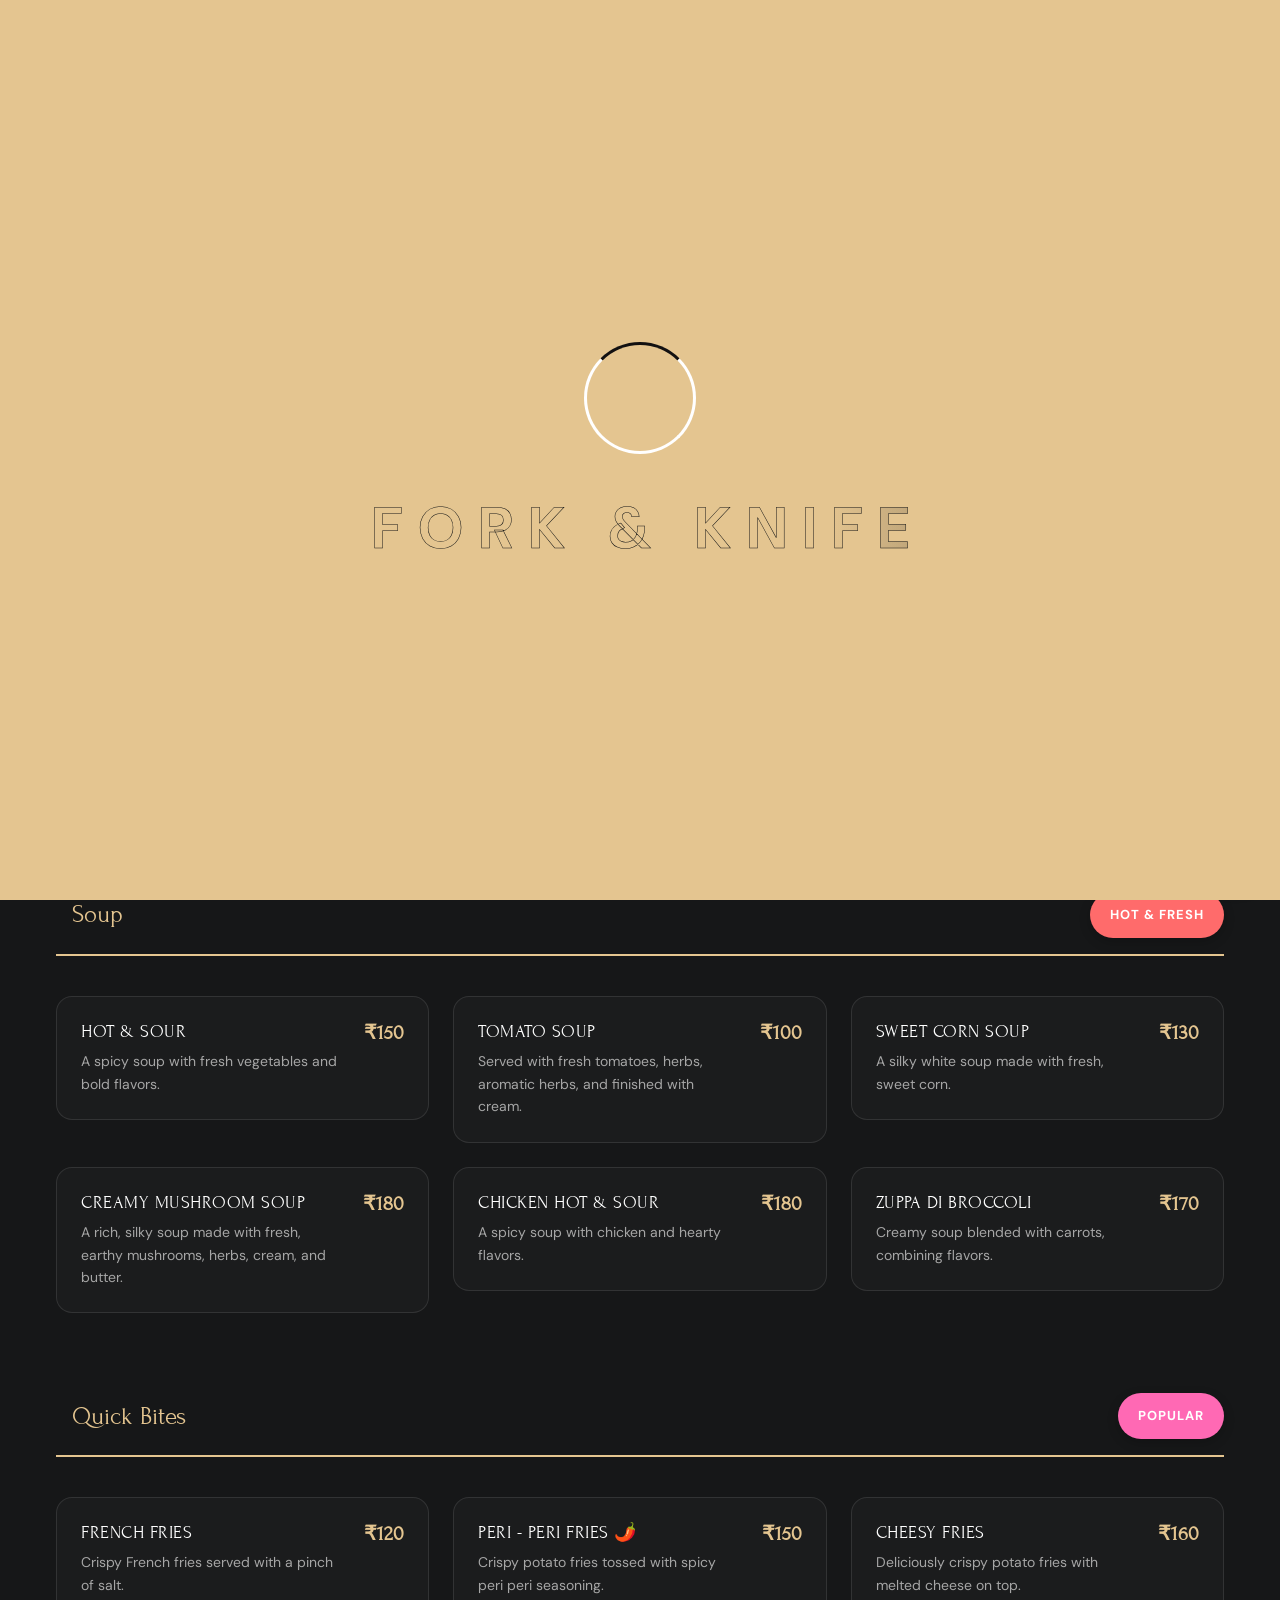
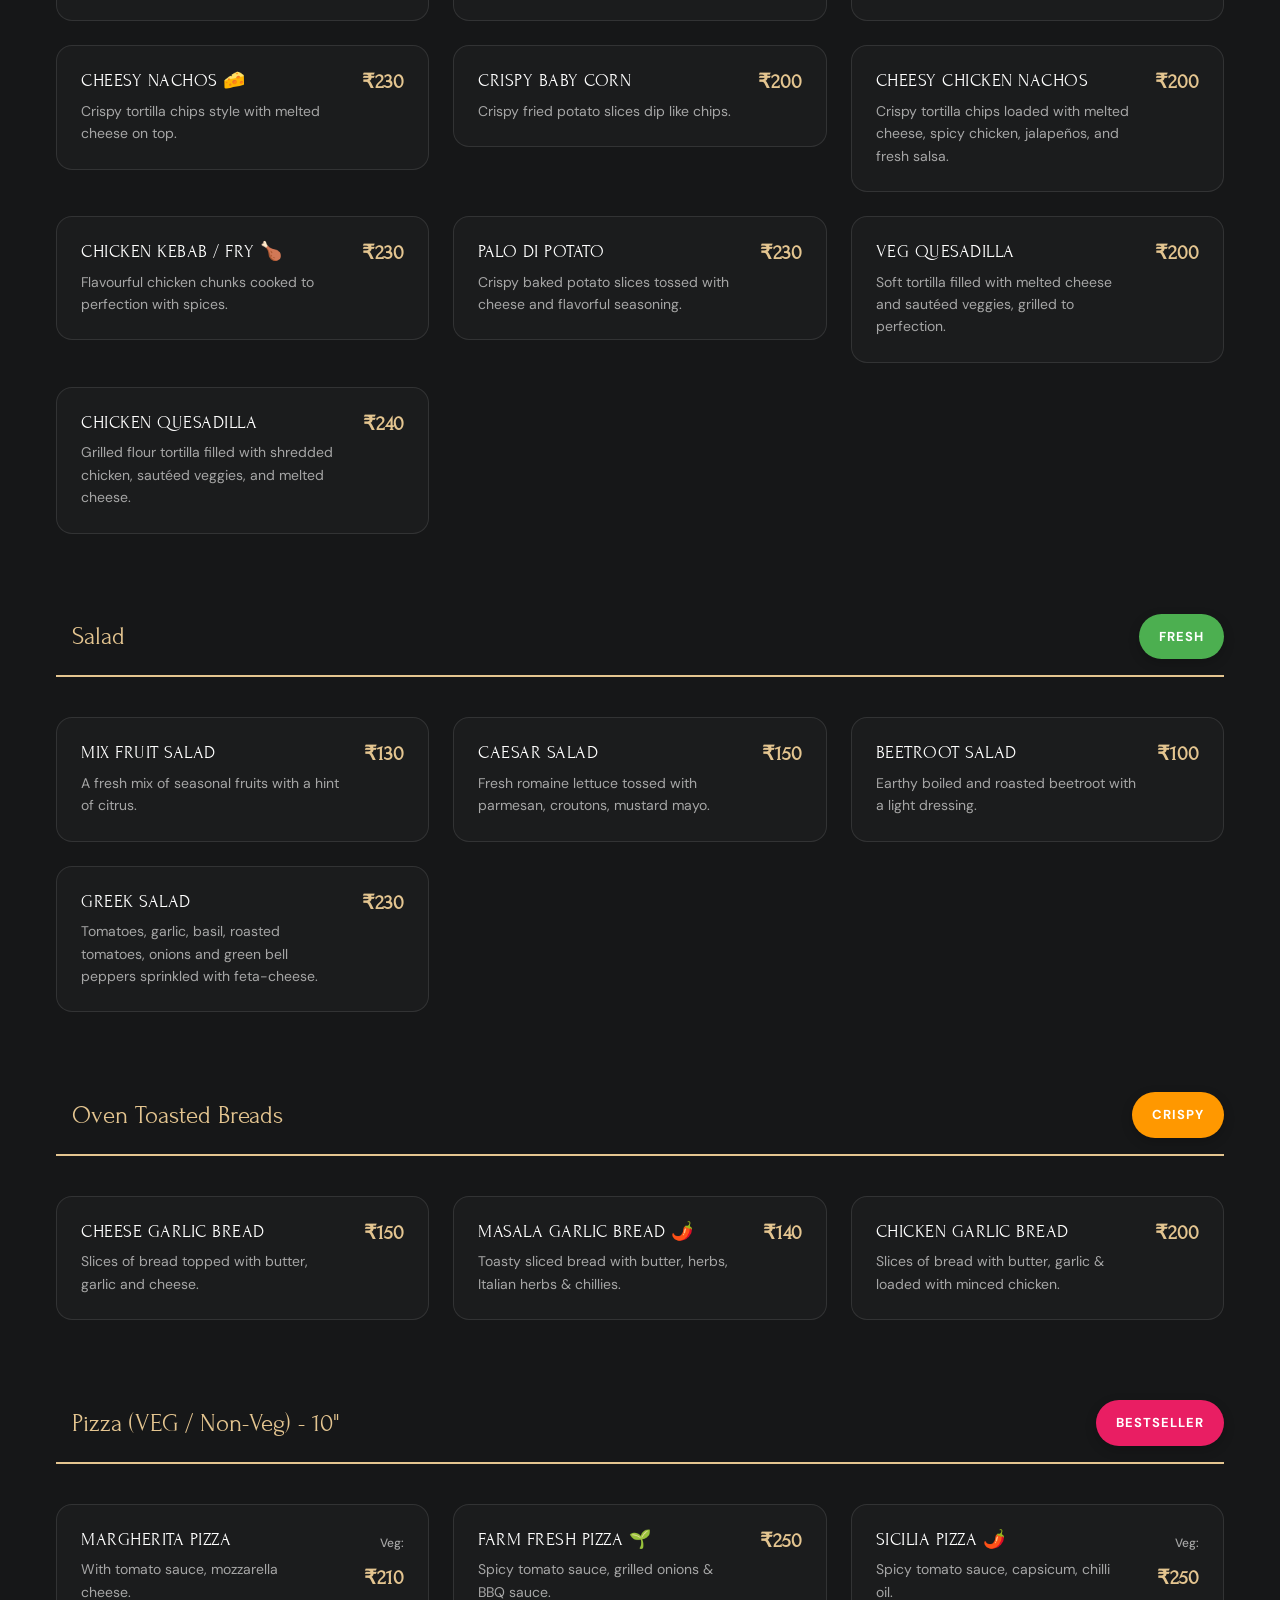
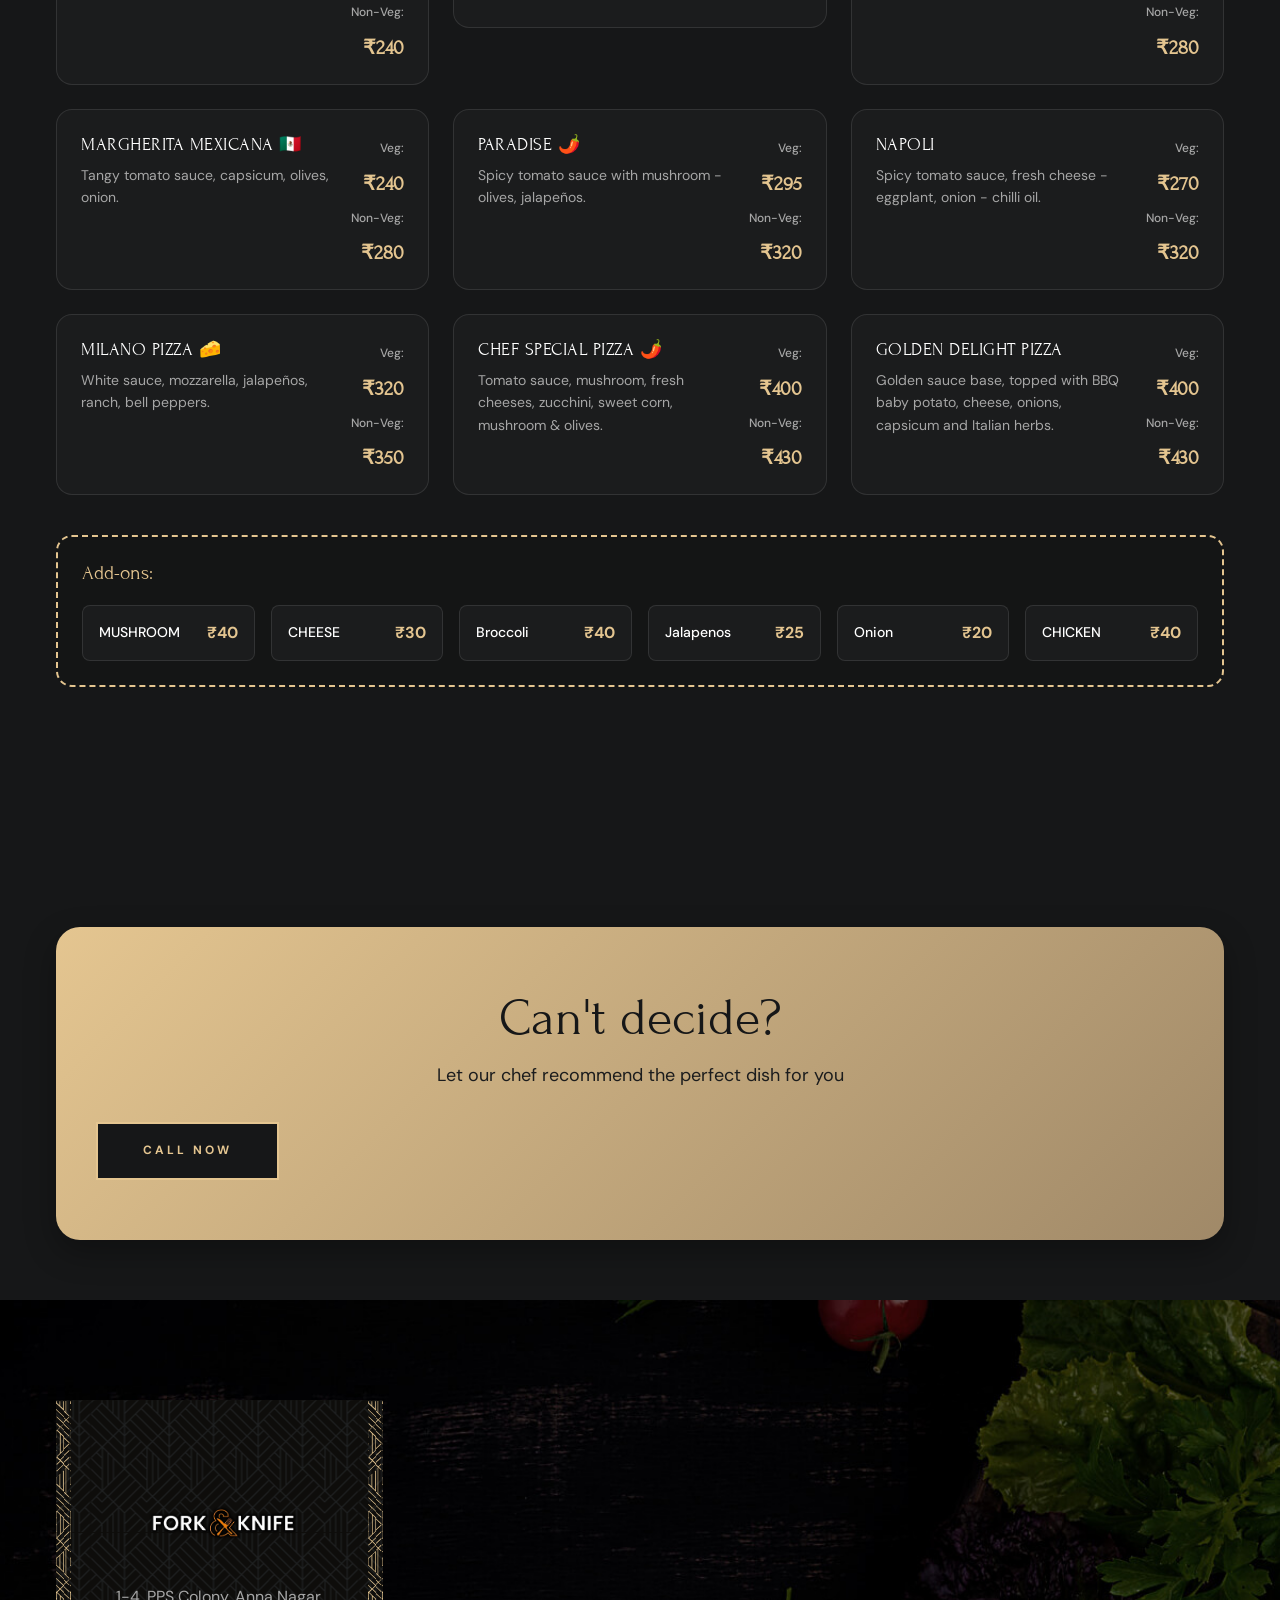
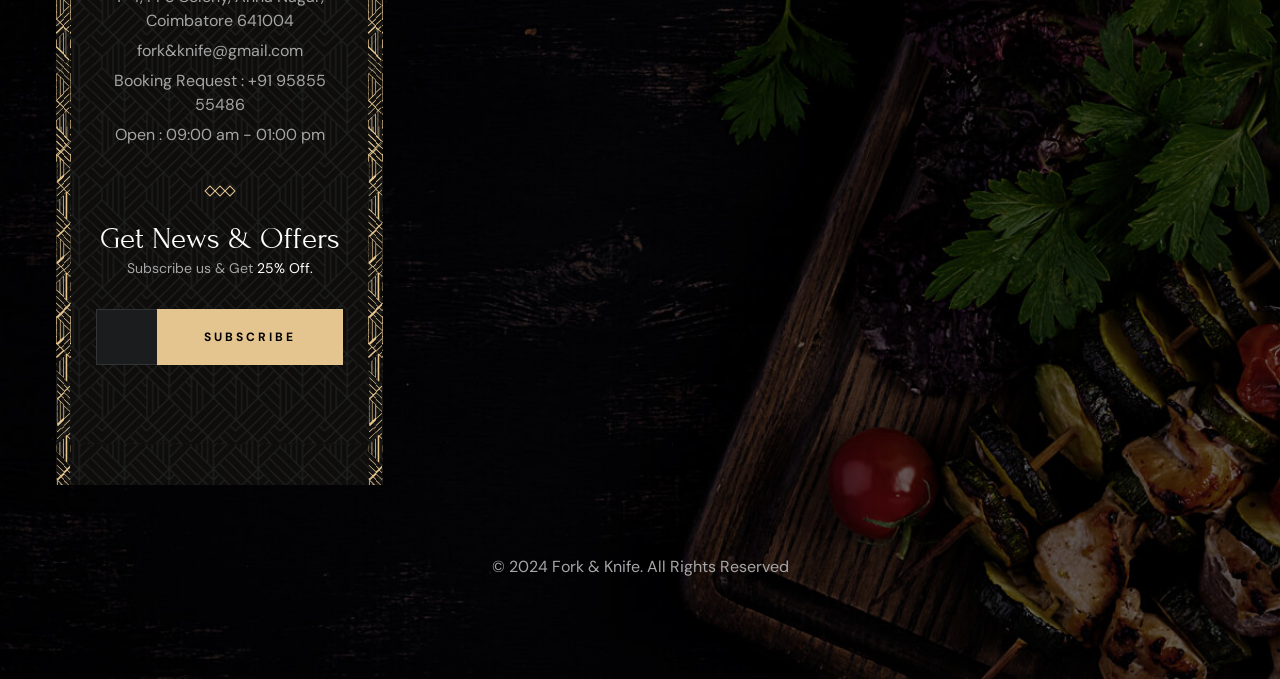
==== menu.html @ 4babc799 "8" ====
<!DOCTYPE html>
<html lang="en">

<head>
    <meta charset="UTF-8">
    <meta http-equiv="X-UA-Compatible" content="IE=edge">
    <meta name="viewport" content="width=device-width, initial-scale=1.0">

    <!-- 
    - primary meta tags
  -->
    <title>Our Menu - Fork & Knife</title>
    <meta name="title" content="Our Menu - Fork & Knife">
    <meta name="description"
        content="Explore our delicious menu categories - Soups, Quick Bites, Salads, Pizzas and more">

    <!-- 
    - favicon
  -->
    <link rel="shortcut icon" href="./favicon.svg" type="image/svg+xml">

    <!-- 
    - google font link
  -->
    <link rel="preconnect" href="https://fonts.googleapis.com">
    <link rel="preconnect" href="https://fonts.gstatic.com" crossorigin>
    <link href="https://fonts.googleapis.com/css2?family=DM+Sans:wght@400;700&family=Forum&display=swap"
        rel="stylesheet">

    <!-- 
    - custom css link
  -->
    <link rel="stylesheet" href="./assets/css/style.css">
    <link rel="stylesheet" href="./assets/css/menu.css">

    <!-- 
    - mobile app interface css
  -->
    <link rel="stylesheet" href="./assets/css/mobile-app.css">

</head>

<body id="top">

    <!-- 
    - #PRELOADER
  -->

    <div class="preload" data-preaload>
        <div class="circle"></div>
        <p class="text">Fork & Knife</p>
    </div>

    <!-- 
    - #TOP BAR
  -->

    <div class="topbar">
        <div class="container">

            <address class="topbar-item">
                <div class="icon">
                    <ion-icon name="location-outline" aria-hidden="true"></ion-icon>
                </div>

                <span class="span">
                    1-4, PPS Colony, Anna Nagar, Coimbatore 641004
                </span>
            </address>

            <div class="separator"></div>

            <div class="topbar-item item-2">
                <div class="icon">
                    <ion-icon name="time-outline" aria-hidden="true"></ion-icon>
                </div>

                <span class="span">Daily : 8.00 am to 10.00 pm</span>
            </div>

            <a href="tel:+919585555486" class="topbar-item link">
                <div class="icon">
                    <ion-icon name="call-outline" aria-hidden="true"></ion-icon>
                </div>

                <span class="span">+91 95855 55486</span>
            </a>

            <div class="separator"></div>

            <a href="mailto:fork&knife@gmail.com" class="topbar-item link">
                <div class="icon">
                    <ion-icon name="mail-outline" aria-hidden="true"></ion-icon>
                </div>

                <span class="span">fork&knife@gmail.com</span>
            </a>

        </div>
    </div>

    <!-- 
    - #HEADER
  -->

    <header class="header" data-header>
        <div class="container">

            <a href="index.html" class="logo">
                <img src="./assets/images/f&k.png" width="160" height="50" alt="Fork & Knife - Home">
            </a>

            <nav class="navbar" data-navbar>

                <button class="close-btn" aria-label="close menu" data-nav-toggler>
                    <ion-icon name="close-outline" aria-hidden="true"></ion-icon>
                </button>

                <a href="index.html" class="logo">
                    <img src="./assets/images/f&k.png" width="160" height="50" alt="Fork & Knife - Home">
                </a>

                <ul class="navbar-list">

                    <li class="navbar-item">
                        <a href="index.html#home" class="navbar-link hover-underline">
                            <div class="separator"></div>
                            <span class="span">Home</span>
                        </a>
                    </li>

                    <li class="navbar-item">
                        <a href="menu.html" class="navbar-link hover-underline active">
                            <div class="separator"></div>
                            <span class="span">Menus</span>
                        </a>
                    </li>

                    <li class="navbar-item">
                        <a href="index.html#about" class="navbar-link hover-underline">
                            <div class="separator"></div>
                            <span class="span">About Us</span>
                        </a>
                    </li>

                    <li class="navbar-item">
                        <a href="index.html#" class="navbar-link hover-underline">
                            <div class="separator"></div>
                            <span class="span">Our Chefs</span>
                        </a>
                    </li>

                    <li class="navbar-item">
                        <a href="index.html#" class="navbar-link hover-underline">
                            <div class="separator"></div>
                            <span class="span">Contact</span>
                        </a>
                    </li>

                </ul>

                <div class="text-center">
                    <p class="headline-1 navbar-title">Visit Us</p>

                    <address class="body-4">
                        1-4, PPS Colony, Anna Nagar, Coimbatore 641004
                    </address>

                    <p class="body-4 navbar-text">Open: 9.30 am - 2.30pm</p>

                    <a href="mailto:fork&knife@gmail.com" class="body-4 sidebar-link">fork&knife@gmail.com</a>

                    <div class="separator"></div>

                    <p class="contact-label">Booking Request</p>

                    <a href="tel:+91 95855 55486" class="body-1 contact-number hover-underline">
                        +91 95855 55486
                    </a>
                </div>

            </nav>

            <a href="index.html#" class="btn btn-secondary">
                <span class="text text-1">Find A Table</span>
                <span class="text text-2" aria-hidden="true">Find A Table</span>
            </a>

            <button class="nav-open-btn" aria-label="open menu" data-nav-toggler>
                <span class="line line-1"></span>
                <span class="line line-2"></span>
                <span class="line line-3"></span>
            </button>

            <div class="overlay" data-nav-toggler data-overlay></div>

        </div>
    </header>

    <main>
        <article>

            <!-- 
        - #MENU HERO
      -->

            <section class="menu-hero">
                <div class="menu-hero-bg">
                    <img src="./assets/images/menu-bg.jpg" alt="" class="img-cover">
                </div>
                <div class="menu-hero-content">
                    <p class="section-subtitle label-2">Delightful Experience</p>
                    <h1 class="display-1 hero-title">Our Menu</h1>
                    <p class="body-2 hero-text">
                        Explore our carefully curated selection of authentic flavors
                    </p>
                </div>
            </section>

            <!-- 
        - #MENU CATEGORIES
      -->

            <section class="section menu-section" aria-label="menu categories">
                <div class="container">

                    <p class="section-subtitle text-center label-2">Special Selection</p>
                    <h2 class="headline-1 section-title text-center">Menu Categories</h2>

                    <!-- Category Filter -->
                    <div class="category-filter">
                        <button class="filter-btn active" data-filter="all">
                            <span>All Items</span>
                        </button>
                        <button class="filter-btn" data-filter="soup">
                            <span>Soups</span>
                        </button>
                        <button class="filter-btn" data-filter="quickbites">
                            <span>Quick Bites</span>
                        </button>
                        <button class="filter-btn" data-filter="salad">
                            <span>Salads</span>
                        </button>
                        <button class="filter-btn" data-filter="breads">
                            <span>Breads</span>
                        </button>
                        <button class="filter-btn" data-filter="pizza">
                            <span>Pizza</span>
                        </button>
                    </div>

                    <!-- SOUP CATEGORY -->
                    <div class="menu-category" data-category="soup">
                        <div class="category-header">
                            <h3 class="headline-2">
                                <ion-icon name="restaurant-outline"></ion-icon>
                                <span>Soup</span>
                            </h3>
                            <div class="category-badge" style="background: #FF6B6B;">Hot & Fresh</div>
                        </div>

                        <ul class="menu-grid">
                            <li>
                                <div class="menu-item-card">
                                    <div class="menu-item-info">
                                        <h4 class="title-3">HOT & SOUR</h4>
                                        <p class="card-text label-1">A spicy soup with fresh vegetables and bold
                                            flavors.</p>
                                    </div>
                                    <span class="menu-price title-2">₹150</span>
                                </div>
                            </li>

                            <li>
                                <div class="menu-item-card">
                                    <div class="menu-item-info">
                                        <h4 class="title-3">TOMATO SOUP</h4>
                                        <p class="card-text label-1">Served with fresh tomatoes, herbs, aromatic herbs,
                                            and finished with cream.</p>
                                    </div>
                                    <span class="menu-price title-2">₹100</span>
                                </div>
                            </li>

                            <li>
                                <div class="menu-item-card">
                                    <div class="menu-item-info">
                                        <h4 class="title-3">SWEET CORN SOUP</h4>
                                        <p class="card-text label-1">A silky white soup made with fresh, sweet corn.</p>
                                    </div>
                                    <span class="menu-price title-2">₹130</span>
                                </div>
                            </li>

                            <li>
                                <div class="menu-item-card">
                                    <div class="menu-item-info">
                                        <h4 class="title-3">CREAMY MUSHROOM SOUP</h4>
                                        <p class="card-text label-1">A rich, silky soup made with fresh, earthy
                                            mushrooms, herbs, cream, and butter.</p>
                                    </div>
                                    <span class="menu-price title-2">₹180</span>
                                </div>
                            </li>

                            <li>
                                <div class="menu-item-card">
                                    <div class="menu-item-info">
                                        <h4 class="title-3">CHICKEN HOT & SOUR</h4>
                                        <p class="card-text label-1">A spicy soup with chicken and hearty flavors.</p>
                                    </div>
                                    <span class="menu-price title-2">₹180</span>
                                </div>
                            </li>

                            <li>
                                <div class="menu-item-card">
                                    <div class="menu-item-info">
                                        <h4 class="title-3">ZUPPA DI BROCCOLI</h4>
                                        <p class="card-text label-1">Creamy soup blended with carrots, combining
                                            flavors.</p>
                                    </div>
                                    <span class="menu-price title-2">₹170</span>
                                </div>
                            </li>
                        </ul>
                    </div>

                    <!-- QUICK BITES CATEGORY -->
                    <div class="menu-category" data-category="quickbites">
                        <div class="category-header">
                            <h3 class="headline-2">
                                <ion-icon name="fast-food-outline"></ion-icon>
                                <span>Quick Bites</span>
                            </h3>
                            <div class="category-badge" style="background: #FF69B4;">Popular</div>
                        </div>

                        <ul class="menu-grid">
                            <li>
                                <div class="menu-item-card">
                                    <div class="menu-item-info">
                                        <h4 class="title-3">FRENCH FRIES</h4>
                                        <p class="card-text label-1">Crispy French fries served with a pinch of salt.
                                        </p>
                                    </div>
                                    <span class="menu-price title-2">₹120</span>
                                </div>
                            </li>

                            <li>
                                <div class="menu-item-card">
                                    <div class="menu-item-info">
                                        <h4 class="title-3">PERI - PERI FRIES 🌶️</h4>
                                        <p class="card-text label-1">Crispy potato fries tossed with spicy peri peri
                                            seasoning.</p>
                                    </div>
                                    <span class="menu-price title-2">₹150</span>
                                </div>
                            </li>

                            <li>
                                <div class="menu-item-card">
                                    <div class="menu-item-info">
                                        <h4 class="title-3">CHEESY FRIES</h4>
                                        <p class="card-text label-1">Deliciously crispy potato fries with melted cheese
                                            on top.</p>
                                    </div>
                                    <span class="menu-price title-2">₹160</span>
                                </div>
                            </li>

                            <li>
                                <div class="menu-item-card">
                                    <div class="menu-item-info">
                                        <h4 class="title-3">CHEESY NACHOS 🧀</h4>
                                        <p class="card-text label-1">Crispy tortilla chips style with melted cheese on
                                            top.</p>
                                    </div>
                                    <span class="menu-price title-2">₹230</span>
                                </div>
                            </li>

                            <li>
                                <div class="menu-item-card">
                                    <div class="menu-item-info">
                                        <h4 class="title-3">CRISPY BABY CORN</h4>
                                        <p class="card-text label-1">Crispy fried potato slices dip like chips.</p>
                                    </div>
                                    <span class="menu-price title-2">₹200</span>
                                </div>
                            </li>

                            <li>
                                <div class="menu-item-card">
                                    <div class="menu-item-info">
                                        <h4 class="title-3">CHEESY CHICKEN NACHOS</h4>
                                        <p class="card-text label-1">Crispy tortilla chips loaded with melted cheese,
                                            spicy chicken, jalapeños, and fresh salsa.</p>
                                    </div>
                                    <span class="menu-price title-2">₹200</span>
                                </div>
                            </li>

                            <li>
                                <div class="menu-item-card">
                                    <div class="menu-item-info">
                                        <h4 class="title-3">CHICKEN KEBAB / FRY 🍗</h4>
                                        <p class="card-text label-1">Flavourful chicken chunks cooked to perfection with
                                            spices.</p>
                                    </div>
                                    <span class="menu-price title-2">₹230</span>
                                </div>
                            </li>

                            <li>
                                <div class="menu-item-card">
                                    <div class="menu-item-info">
                                        <h4 class="title-3">PALO DI POTATO</h4>
                                        <p class="card-text label-1">Crispy baked potato slices tossed with cheese and
                                            flavorful seasoning.</p>
                                    </div>
                                    <span class="menu-price title-2">₹230</span>
                                </div>
                            </li>

                            <li>
                                <div class="menu-item-card">
                                    <div class="menu-item-info">
                                        <h4 class="title-3">VEG QUESADILLA</h4>
                                        <p class="card-text label-1">Soft tortilla filled with melted cheese and sautéed
                                            veggies, grilled to perfection.</p>
                                    </div>
                                    <span class="menu-price title-2">₹200</span>
                                </div>
                            </li>

                            <li>
                                <div class="menu-item-card">
                                    <div class="menu-item-info">
                                        <h4 class="title-3">CHICKEN QUESADILLA</h4>
                                        <p class="card-text label-1">Grilled flour tortilla filled with shredded
                                            chicken, sautéed veggies, and melted cheese.</p>
                                    </div>
                                    <span class="menu-price title-2">₹240</span>
                                </div>
                            </li>
                        </ul>
                    </div>

                    <!-- SALAD CATEGORY -->
                    <div class="menu-category" data-category="salad">
                        <div class="category-header">
                            <h3 class="headline-2">
                                <ion-icon name="leaf-outline"></ion-icon>
                                <span>Salad</span>
                            </h3>
                            <div class="category-badge" style="background: #4CAF50;">Fresh</div>
                        </div>

                        <ul class="menu-grid">
                            <li>
                                <div class="menu-item-card">
                                    <div class="menu-item-info">
                                        <h4 class="title-3">MIX FRUIT SALAD</h4>
                                        <p class="card-text label-1">A fresh mix of seasonal fruits with a hint of
                                            citrus.</p>
                                    </div>
                                    <span class="menu-price title-2">₹130</span>
                                </div>
                            </li>

                            <li>
                                <div class="menu-item-card">
                                    <div class="menu-item-info">
                                        <h4 class="title-3">CAESAR SALAD</h4>
                                        <p class="card-text label-1">Fresh romaine lettuce tossed with parmesan,
                                            croutons, mustard mayo.</p>
                                    </div>
                                    <span class="menu-price title-2">₹150</span>
                                </div>
                            </li>

                            <li>
                                <div class="menu-item-card">
                                    <div class="menu-item-info">
                                        <h4 class="title-3">BEETROOT SALAD</h4>
                                        <p class="card-text label-1">Earthy boiled and roasted beetroot with a light
                                            dressing.</p>
                                    </div>
                                    <span class="menu-price title-2">₹100</span>
                                </div>
                            </li>

                            <li>
                                <div class="menu-item-card">
                                    <div class="menu-item-info">
                                        <h4 class="title-3">GREEK SALAD</h4>
                                        <p class="card-text label-1">Tomatoes, garlic, basil, roasted tomatoes, onions
                                            and green bell peppers sprinkled with feta-cheese.</p>
                                    </div>
                                    <span class="menu-price title-2">₹230</span>
                                </div>
                            </li>
                        </ul>
                    </div>

                    <!-- OVEN TOASTED BREADS CATEGORY -->
                    <div class="menu-category" data-category="breads">
                        <div class="category-header">
                            <h3 class="headline-2">
                                <ion-icon name="bonfire-outline"></ion-icon>
                                <span>Oven Toasted Breads</span>
                            </h3>
                            <div class="category-badge" style="background: #FF9800;">Crispy</div>
                        </div>

                        <ul class="menu-grid">
                            <li>
                                <div class="menu-item-card">
                                    <div class="menu-item-info">
                                        <h4 class="title-3">CHEESE GARLIC BREAD</h4>
                                        <p class="card-text label-1">Slices of bread topped with butter, garlic and
                                            cheese.</p>
                                    </div>
                                    <span class="menu-price title-2">₹150</span>
                                </div>
                            </li>

                            <li>
                                <div class="menu-item-card">
                                    <div class="menu-item-info">
                                        <h4 class="title-3">MASALA GARLIC BREAD 🌶️</h4>
                                        <p class="card-text label-1">Toasty sliced bread with butter, herbs, Italian
                                            herbs & chillies.</p>
                                    </div>
                                    <span class="menu-price title-2">₹140</span>
                                </div>
                            </li>

                            <li>
                                <div class="menu-item-card">
                                    <div class="menu-item-info">
                                        <h4 class="title-3">CHICKEN GARLIC BREAD</h4>
                                        <p class="card-text label-1">Slices of bread with butter, garlic & loaded with
                                            minced chicken.</p>
                                    </div>
                                    <span class="menu-price title-2">₹200</span>
                                </div>
                            </li>
                        </ul>
                    </div>

                    <!-- PIZZA CATEGORY -->
                    <div class="menu-category" data-category="pizza">
                        <div class="category-header">
                            <h3 class="headline-2">
                                <ion-icon name="pizza-outline"></ion-icon>
                                <span>Pizza (VEG / Non-Veg) - 10"</span>
                            </h3>
                            <div class="category-badge" style="background: #E91E63;">Bestseller</div>
                        </div>

                        <ul class="menu-grid">
                            <li>
                                <div class="menu-item-card">
                                    <div class="menu-item-info">
                                        <h4 class="title-3">MARGHERITA PIZZA</h4>
                                        <p class="card-text label-1">With tomato sauce, mozzarella cheese.</p>
                                    </div>
                                    <div class="menu-price-group">
                                        <span class="menu-price-label">Veg:</span>
                                        <span class="menu-price title-2">₹210</span>
                                        <span class="menu-price-label">Non-Veg:</span>
                                        <span class="menu-price title-2">₹240</span>
                                    </div>
                                </div>
                            </li>

                            <li>
                                <div class="menu-item-card">
                                    <div class="menu-item-info">
                                        <h4 class="title-3">FARM FRESH PIZZA 🌱</h4>
                                        <p class="card-text label-1">Spicy tomato sauce, grilled onions & BBQ sauce.</p>
                                    </div>
                                    <span class="menu-price title-2">₹250</span>
                                </div>
                            </li>

                            <li>
                                <div class="menu-item-card">
                                    <div class="menu-item-info">
                                        <h4 class="title-3">SICILIA PIZZA 🌶️</h4>
                                        <p class="card-text label-1">Spicy tomato sauce, capsicum, chilli oil.</p>
                                    </div>
                                    <div class="menu-price-group">
                                        <span class="menu-price-label">Veg:</span>
                                        <span class="menu-price title-2">₹250</span>
                                        <span class="menu-price-label">Non-Veg:</span>
                                        <span class="menu-price title-2">₹280</span>
                                    </div>
                                </div>
                            </li>

                            <li>
                                <div class="menu-item-card">
                                    <div class="menu-item-info">
                                        <h4 class="title-3">MARGHERITA MEXICANA 🇲🇽</h4>
                                        <p class="card-text label-1">Tangy tomato sauce, capsicum, olives, onion.</p>
                                    </div>
                                    <div class="menu-price-group">
                                        <span class="menu-price-label">Veg:</span>
                                        <span class="menu-price title-2">₹240</span>
                                        <span class="menu-price-label">Non-Veg:</span>
                                        <span class="menu-price title-2">₹280</span>
                                    </div>
                                </div>
                            </li>

                            <li>
                                <div class="menu-item-card">
                                    <div class="menu-item-info">
                                        <h4 class="title-3">PARADISE 🌶️</h4>
                                        <p class="card-text label-1">Spicy tomato sauce with mushroom - olives,
                                            jalapeños.</p>
                                    </div>
                                    <div class="menu-price-group">
                                        <span class="menu-price-label">Veg:</span>
                                        <span class="menu-price title-2">₹295</span>
                                        <span class="menu-price-label">Non-Veg:</span>
                                        <span class="menu-price title-2">₹320</span>
                                    </div>
                                </div>
                            </li>

                            <li>
                                <div class="menu-item-card">
                                    <div class="menu-item-info">
                                        <h4 class="title-3">NAPOLI</h4>
                                        <p class="card-text label-1">Spicy tomato sauce, fresh cheese - eggplant, onion
                                            - chilli oil.</p>
                                    </div>
                                    <div class="menu-price-group">
                                        <span class="menu-price-label">Veg:</span>
                                        <span class="menu-price title-2">₹270</span>
                                        <span class="menu-price-label">Non-Veg:</span>
                                        <span class="menu-price title-2">₹320</span>
                                    </div>
                                </div>
                            </li>

                            <li>
                                <div class="menu-item-card">
                                    <div class="menu-item-info">
                                        <h4 class="title-3">MILANO PIZZA 🧀</h4>
                                        <p class="card-text label-1">White sauce, mozzarella, jalapeños, ranch, bell
                                            peppers.</p>
                                    </div>
                                    <div class="menu-price-group">
                                        <span class="menu-price-label">Veg:</span>
                                        <span class="menu-price title-2">₹320</span>
                                        <span class="menu-price-label">Non-Veg:</span>
                                        <span class="menu-price title-2">₹350</span>
                                    </div>
                                </div>
                            </li>

                            <li>
                                <div class="menu-item-card">
                                    <div class="menu-item-info">
                                        <h4 class="title-3">CHEF SPECIAL PIZZA 🌶️</h4>
                                        <p class="card-text label-1">Tomato sauce, mushroom, fresh cheeses, zucchini,
                                            sweet corn, mushroom & olives.</p>
                                    </div>
                                    <div class="menu-price-group">
                                        <span class="menu-price-label">Veg:</span>
                                        <span class="menu-price title-2">₹400</span>
                                        <span class="menu-price-label">Non-Veg:</span>
                                        <span class="menu-price title-2">₹430</span>
                                    </div>
                                </div>
                            </li>

                            <li>
                                <div class="menu-item-card">
                                    <div class="menu-item-info">
                                        <h4 class="title-3">GOLDEN DELIGHT PIZZA</h4>
                                        <p class="card-text label-1">Golden sauce base, topped with BBQ baby potato,
                                            cheese, onions, capsicum and Italian herbs.</p>
                                    </div>
                                    <div class="menu-price-group">
                                        <span class="menu-price-label">Veg:</span>
                                        <span class="menu-price title-2">₹400</span>
                                        <span class="menu-price-label">Non-Veg:</span>
                                        <span class="menu-price title-2">₹430</span>
                                    </div>
                                </div>
                            </li>
                        </ul>

                        <!-- Pizza Add-ons -->
                        <div class="addons-section">
                            <h4 class="title-4">Add-ons:</h4>
                            <div class="addons-grid">
                                <div class="addon-item">
                                    <span>MUSHROOM</span>
                                    <span class="addon-price">₹40</span>
                                </div>
                                <div class="addon-item">
                                    <span>CHEESE</span>
                                    <span class="addon-price">₹30</span>
                                </div>
                                <div class="addon-item">
                                    <span>Broccoli</span>
                                    <span class="addon-price">₹40</span>
                                </div>
                                <div class="addon-item">
                                    <span>Jalapenos</span>
                                    <span class="addon-price">₹25</span>
                                </div>
                                <div class="addon-item">
                                    <span>Onion</span>
                                    <span class="addon-price">₹20</span>
                                </div>
                                <div class="addon-item">
                                    <span>CHICKEN</span>
                                    <span class="addon-price">₹40</span>
                                </div>
                            </div>
                        </div>
                    </div>

                </div>
            </section>

            <!-- 
        - #CTA
      -->

            <section class="section cta-section">
                <div class="container">
                    <div class="cta-card">
                        <h2 class="headline-1">Can't decide?</h2>
                        <p class="body-2">Let our chef recommend the perfect dish for you</p>
                        <a href="tel:+919585555486" class="btn btn-primary">
                            <span class="text text-1">Call Now</span>
                            <span class="text text-2" aria-hidden="true">Call Now</span>
                        </a>
                    </div>
                </div>
            </section>

        </article>
    </main>

    <!-- 
    - #FOOTER
  -->

    <footer class="footer section has-bg-image text-center"
        style="background-image: url('./assets/images/footer-bg.jpg')">
        <div class="container">

            <div class="footer-top grid-list">

                <div class="footer-brand has-before has-after">

                    <a href="#" class="logo">
                        <img src="./assets/images/f&k.png" width="160" height="50" loading="lazy"
                            alt="Fork & Knife home">
                    </a>

                    <address class="body-4">
                        1-4, PPS Colony, Anna Nagar, Coimbatore 641004
                    </address>

                    <a href="mailto:fork&knife@gmail.com" class="body-4 contact-link">fork&knife@gmail.com</a>

                    <a href="tel:+919585555486" class="body-4 contact-link">Booking Request : +91 95855 55486</a>

                    <p class="body-4">
                        Open : 09:00 am - 01:00 pm
                    </p>

                    <div class="wrapper">
                        <div class="separator"></div>
                        <div class="separator"></div>
                        <div class="separator"></div>
                    </div>

                    <p class="title-1">Get News & Offers</p>

                    <p class="label-1">
                        Subscribe us & Get <span class="span">25% Off.</span>
                    </p>

                    <form action="" class="input-wrapper">
                        <div class="icon-wrapper">
                            <ion-icon name="mail-outline" aria-hidden="true"></ion-icon>

                            <input type="email" name="email_address" placeholder="Your email" autocomplete="off"
                                class="input-field">
                        </div>

                        <button type="submit" class="btn btn-secondary">
                            <span class="text text-1">Subscribe</span>

                            <span class="text text-2" aria-hidden="true">Subscribe</span>
                        </button>
                    </form>

                </div>

            </div>

            <div class="footer-bottom">

                <p class="copyright">
                    &copy; 2024 Fork & Knife. All Rights Reserved
                </p>

            </div>

        </div>
    </footer>

    <!-- 
    - #BACK TO TOP
  -->

    <a href="#top" class="back-top-btn active" aria-label="back to top" data-back-top-btn>
        <ion-icon name="chevron-up" aria-hidden="true"></ion-icon>
    </a>

    <!-- 
    - custom js link
  -->
    <script src="./assets/js/script.js"></script>

    <!-- 
    - mobile app interface js
  -->
    <script src="./assets/js/mobile-app.js"></script>

    <!-- 
    - menu page js
  -->
    <script src="./assets/js/menu.js"></script>

    <!-- 
    - ionicon link
  -->
    <script type="module" src="https://unpkg.com/ionicons@5.5.2/dist/ionicons/ionicons.esm.js"></script>
    <script nomodule src="https://unpkg.com/ionicons@5.5.2/dist/ionicons/ionicons.js"></script>

</body>

</html>
---- assets/css/style.css ----
/*-----------------------------------*\
  #index.css
\*-----------------------------------*/

/**
 * copyright 2022 codewithsadee
 */





/*-----------------------------------*\
  #CUSTOM PROPERTY
\*-----------------------------------*/

:root {

  /**
   * COLORS
   */

  --gold-crayola: hsl(38, 61%, 73%);
  --quick-silver: hsla(0, 0%, 65%, 1);
  --davys-grey: hsla(30, 3%, 34%, 1);
  --smoky-black-1: hsla(40, 12%, 5%, 1);
  --smoky-black-2: hsla(30, 8%, 5%, 1);
  --smoky-black-3: hsla(0, 3%, 7%, 1);
  --eerie-black-1: hsla(210, 4%, 9%, 1);
  --eerie-black-2: hsla(210, 4%, 11%, 1);
  --eerie-black-3: hsla(180, 2%, 8%, 1);
  --eerie-black-4: hsla(0, 0%, 13%, 1);
  --white: hsla(0, 0%, 100%, 1);
  --white-alpha-20: hsla(0, 0%, 100%, 0.2);
  --white-alpha-10: hsla(0, 0%, 100%, 0.1);
  --black: hsla(0, 0%, 0%, 1);
  --black-alpha-80: hsla(0, 0%, 0%, 0.8);
  --black-alpha-15: hsla(0, 0%, 0%, 0.15);

  /**
   * GRADIENT COLOR
   */

  --loading-text-gradient: linear-gradient(90deg, transparent 0% 16.66%, var(--smoky-black-3) 33.33% 50%,  transparent 66.66% 75%);
  --gradient-1: linear-gradient(to top,hsla(0, 0%, 0%, 0.9),hsla(0, 0%, 0%, 0.7),transparent);

  /**
   * TYPOGRAPHY
   */

  /* font-family */
  --fontFamily-forum: 'Forum', cursive;
  --fontFamily-dm_sans: 'DM Sans', sans-serif;

  /* font-size */
  --fontSize-display-1: calc(1.3rem + 6.7vw);
  --fontSize-headline-1: calc(2rem + 2.5vw);
  --fontSize-headline-2: calc(1.3rem + 2.4vw);
  --fontSize-title-1: calc(1.6rem + 1.2vw);
  --fontSize-title-2: 2.2rem;
  --fontSize-title-3: 2.1rem;
  --fontSize-title-4: calc(1.6rem + 1.2vw);
  --fontSize-body-1: 2.4rem;
  --fontSize-body-2: 1.6rem;
  --fontSize-body-3: 1.8rem;
  --fontSize-body-4: 1.6rem;
  --fontSize-label-1: 1.4rem;
  --fontSize-label-2: 1.2rem;

  /* font-weight */
  --weight-regular: 400;
  --weight-bold: 700;

  /* line-height */
  --lineHeight-1: 1em;
  --lineHeight-2: 1.2em;
  --lineHeight-3: 1.5em;
  --lineHeight-4: 1.6em;
  --lineHeight-5: 1.85em;
  --lineHeight-6: 1.4em;

  /* letter-spacing */
  --letterSpacing-1: 0.15em;
  --letterSpacing-2: 0.4em;
  --letterSpacing-3: 0.2em;
  --letterSpacing-4: 0.3em;
  --letterSpacing-5: 3px;

  /**
   * SPACING
   */

  --section-space: 70px;

  /**
   * SHADOW
   */

  --shadow-1: 0px 0px 25px 0px hsla(0, 0%, 0%, 0.25);

  /**
   * BORDER RADIUS
   */

  --radius-24: 24px;
  --radius-circle: 50%;

  /**
   * TRANSITION
   */

  --transition-1: 250ms ease;
  --transition-2: 500ms ease;
  --transition-3: 1000ms ease;

}





/*-----------------------------------*\
  #RESET
\*-----------------------------------*/

*,
*::before,
*::after {
  margin: 0;
  padding: 0;
  box-sizing: border-box;
}

li { list-style: none; }

a,
img,
data,
span,
input,
button,
select,
ion-icon,
textarea { display: block; }

a {
  color: inherit;
  text-decoration: none;
}

img { height: auto; }

input,
button,
select,
textarea {
  background: none;
  border: none;
  font: inherit;
}

input,
select,
textarea {
  width: 100%;
  outline: none;
}

button { cursor: pointer; }

address { font-style: normal; }

html {
  font-size: 10px;
  scroll-behavior: smooth;
}

body {
  background-color: var(--eerie-black-1);
  color: var(--white);
  font-family: var(--fontFamily-dm_sans);
  font-size: var(--fontSize-body-4);
  font-weight: var(--weight-regular);
  line-height: var(--lineHeight-5);
  overflow: hidden;
  height: 300vh;
}

body.loaded { overflow: overlay; }

body.nav-active { overflow: hidden; }

::-webkit-scrollbar { width: 5px; }

::-webkit-scrollbar-track { background-color: transparent; }

::-webkit-scrollbar-thumb { background-color: var(--gold-crayola); }





/*-----------------------------------*\
  #TYPOGRAPHY
\*-----------------------------------*/

.display-1,
.headline-1,
.headline-2,
.title-1,
.title-2,
.title-3,
.title-4 {
  color: var(--white);
  font-family: var(--fontFamily-forum);
  font-weight: var(--weight-regular);
  line-height: var(--lineHeight-2);
}

.display-1 {
  font-size: var(--fontSize-display-1);
  line-height: var(--lineHeight-1);
}

.headline-1 { font-size: var(--fontSize-headline-1); }

.headline-2 {
  font-size: var(--fontSize-headline-2);
  line-height: var(--lineHeight-6);
}

.title-1 { font-size: var(--fontSize-title-1); }

.title-2 { font-size: var(--fontSize-title-2); }

.title-3 { font-size: var(--fontSize-title-3); }

.title-4 { font-size: var(--fontSize-title-4); }

.body-1 {
  font-size: var(--fontSize-body-1);
  line-height: var(--lineHeight-6);
}

.body-2 {
  font-size: var(--fontSize-body-2);
  line-height: var(--lineHeight-4);
}

.body-3 { font-size: var(--fontSize-body-3); }

.body-4 { font-size: var(--fontSize-body-4); }

.label-1 { font-size: var(--fontSize-label-1); }

.label-2 { font-size: var(--fontSize-label-2); }





/*-----------------------------------*\
  #REUSED STYLE
\*-----------------------------------*/

.container { padding-inline: 16px; }

.separator {
  width: 8px;
  height: 8px;
  border: 1px solid var(--gold-crayola);
  transform: rotate(45deg);
}

.contact-label { font-weight: var(--weight-bold); }

.contact-number {
  color: var(--gold-crayola);
  max-width: max-content;
  margin-inline: auto;
}

.hover-underline {
  position: relative;
  max-width: max-content;
}

.hover-underline::after {
  content: "";
  position: absolute;
  left: 0;
  bottom: 0;
  width: 100%;
  height: 5px;
  border-block: 1px solid var(--gold-crayola);
  transform: scaleX(0.2);
  opacity: 0;
  transition: var(--transition-2);
}

.hover-underline:is(:hover, :focus-visible)::after {
  transform: scaleX(1);
  opacity: 1;
}

.contact-number::after { bottom: -5px; }

.text-center { text-align: center; }

.img-cover {
  width: 100%;
  height: 100%;
  object-fit: cover;
}

.section-subtitle {
  position: relative;
  color: var(--gold-crayola);
  font-weight: var(--weight-bold);
  text-transform: uppercase;
  letter-spacing: var(--letterSpacing-2);
  margin-block-end: 12px;
}

.section-subtitle::after {
  content: url('../images/separator.svg');
  display: block;
  width: 100px;
  margin-inline: auto;
  margin-block-start: 5px;
}

.btn {
  position: relative;
  color: var(--gold-crayola);
  font-size: var(--fontSize-label-2);
  font-weight: var(--weight-bold);
  text-transform: uppercase;
  letter-spacing: var(--letterSpacing-5);
  max-width: max-content;
  border: 2px solid var(--gold-crayola);
  padding: 12px 45px;
  overflow: hidden;
  z-index: 1;
}

.btn::before {
  content: "";
  position: absolute;
  bottom: 100%;
  left: 50%;
  transform: translateX(-50%);
  width: 200%;
  height: 200%;
  border-radius: var(--radius-circle);
  background-color: var(--gold-crayola);
  transition: var(--transition-2);
  z-index: -1;
}

.btn .text { transition: var(--transition-1); }

.btn .text-2 {
  position: absolute;
  top: 100%;
  left: 50%;
  transform: translateX(-50%);
  min-width: max-content;
  color: var(--smoky-black-1);
}

.btn:is(:hover, :focus-visible)::before { bottom: -50%; }

.btn:is(:hover, :focus-visible) .text-1 { transform: translateY(-40px); }

.btn:is(:hover, :focus-visible) .text-2 {
  top: 50%;
  transform: translate(-50%, -50%);
}

.btn-secondary {
  background-color: var(--gold-crayola);
  color: var(--black);
}

.btn-secondary::before { background-color: var(--smoky-black-1); }

.btn-secondary .text-2 { color: var(--white); }

.has-before,
.has-after {
  position: relative;
  z-index: 1;
}

.has-before::before,
.has-after::after {
  content: "";
  position: absolute;
}

.section {
  position: relative;
  padding-block: var(--section-space);
  overflow: hidden;
  z-index: 1;
}

.bg-black-10 { background-color: var(--smoky-black-2); }

.grid-list {
  display: grid;
  gap: 40px;
}

.hover\:shine { position: relative; }

.hover\:shine::after {
  content: "";
  position: absolute;
  top: 0;
  left: 0;
  width: 50%;
  height: 100%;
  background-image: linear-gradient(to right, transparent 0%, #fff6 100%);
  transform: skewX(-0.08turn) translateX(-180%);
}

.hover\:shine:is(:hover, :focus-within)::after {
  transform: skewX(-0.08turn) translateX(275%);
  transition: var(--transition-3);
}

.img-holder {
  aspect-ratio: var(--width) / var(--height);
  overflow: hidden;
  background-color: var(--eerie-black-4);
}

.btn-text {
  color: var(--gold-crayola);
  padding-block-end: 4px;
  margin-inline: auto;
  text-transform: uppercase;
  letter-spacing: var(--letterSpacing-3);
  font-weight: var(--weight-bold);
  transition: var(--transition-1);
}

.btn-text:is(:hover, :focus-visible) { color: var(--white); }

.shape {
  display: none;
  position: absolute;
  max-width: max-content;
  z-index: -1;
}

.w-100 { width: 100%; }

.move-anim { animation: move 5s linear infinite; }

@keyframes move {
  0%,
  100% { transform: translateY(0); }

  50% { transform: translateY(30px); }
}

.has-bg-image {
  background-repeat: no-repeat;
  background-size: cover;
  background-position: center;
}

.input-field {
  background-color: var(--eerie-black-2);
  color: var(--white);
  height: 56px;
  padding: 10px 20px;
  border: 1px solid var(--white-alpha-10);
  margin-block-end: 20px;
  outline: none;
  transition: border-color var(--transition-2);
}

.input-field::placeholder { color: inherit; }

.input-field:focus { border-color: var(--gold-crayola); }

.icon-wrapper {
  position: relative;
  margin-block-end: 20px;
}

.icon-wrapper .input-field {
  margin-block-end: 0;
  padding-inline-start: 40px;
  appearance: none;
  cursor: pointer;
}

.icon-wrapper ion-icon {
  position: absolute;
  top: 50%;
  transform: translateY(-50%);
  font-size: 1.4rem;
  --ionicon-stroke-width: 50px;
  pointer-events: none;
}

.icon-wrapper ion-icon:first-child { left: 15px; }

.icon-wrapper ion-icon:last-child { right: 10px; }





/*-----------------------------------*\
  #PRELOAD
\*-----------------------------------*/

.preload {
  position: fixed;
  top: 0;
  left: 0;
  right: 0;
  bottom: 0;
  background-color: var(--gold-crayola);
  z-index: 10;
  display: grid;
  place-content: center;
  justify-items: center;
  transition: var(--transition-2);
}

.preload > * { transition: var(--transition-1); }

.preload.loaded > * { opacity: 0; }

.preload.loaded {
  transition-delay: 250ms;
  transform: translateY(100%);
}

.circle {
  width: 112px;
  height: 112px;
  border-radius: var(--radius-circle);
  border: 3px solid var(--white);
  border-block-start-color: var(--smoky-black-3);
  margin-block-end: 45px;
  animation: rotate360 1s linear infinite;
}

@keyframes rotate360 {
  0% { transform: rotate(0); }
  100% { transform: rotate(1turn); }
}

.preload .text {
  background-image: var(--loading-text-gradient);
  background-size: 500%;
  font-size: calc(2rem + 3vw);
  font-weight: var(--weight-bold);
  line-height: 1em;
  text-transform: uppercase;
  letter-spacing: 16px;
  padding-inline-start: 16px;
  -webkit-text-fill-color: transparent;
  background-clip: text;
  -webkit-background-clip: text;
  -webkit-text-stroke: 0.5px var(--eerie-black-3);
  animation: loadingText linear 2s infinite;
}

@keyframes loadingText {
  0% { background-position: 100%; }
  100% { background-position: 0%; }
}





/*-----------------------------------*\
  #TOPBAR
\*-----------------------------------*/

.topbar { display: none; }





/*-----------------------------------*\
  #HEADER
\*-----------------------------------*/

.header .btn { display: none; }

.header {
  position: fixed;
  top: 0;
  left: 0;
  width: 100%;
  background-color: transparent;
  padding-block: 40px;
  z-index: 4;
  border-block-end: 1px solid transparent;
  transition: var(--transition-1);
}

.header.active {
  padding-block: 20px;
  background-color: var(--eerie-black-4);
  border-color: var(--black-alpha-15);
}

.header.hide {
  transform: translateY(-100%);
  transition-delay: 250ms;
}

.header .container {
  padding-inline: 20px;
  display: flex;
  justify-content: space-between;
  align-items: center;
  gap: 8px;
}

.nav-open-btn {
  padding: 12px;
  padding-inline-end: 0;
}

.nav-open-btn .line {
  width: 30px;
  height: 2px;
  background-color: var(--white);
  margin-block: 4px;
  transform-origin: left;
  animation: menuBtn 400ms ease-in-out alternate infinite;
}

@keyframes menuBtn {
  0% { transform: scaleX(1); }
  100% { transform: scaleX(0.5); }
}

.nav-open-btn .line-2 { animation-delay: 150ms; }

.nav-open-btn .line-3 { animation-delay: 300ms; }

.navbar {
  position: fixed;
  background-color: var(--smoky-black-1);
  top: 0;
  left: -360px;
  bottom: 0;
  max-width: 360px;
  width: 100%;
  padding-inline: 30px;
  padding-block-end: 50px;
  overflow-y: auto;
  visibility: hidden;
  z-index: 2;
  transition: var(--transition-2);
}

.navbar.active {
  visibility: visible;
  transform: translateX(360px);
}

.navbar .close-btn {
  color: var(--white);
  border: 1px solid currentColor;
  padding: 4px;
  border-radius: var(--radius-circle);
  margin-inline-start: auto;
  margin-block: 30px 20px;
}

.navbar .close-btn ion-icon { --ionicon-stroke-width: 40px; }

.navbar .close-btn:is(:hover, :focus-visible) { color: var(--gold-crayola); }

.navbar .logo {
  max-width: max-content;
  margin-inline: auto;
  margin-block-end: 60px;
}

.navbar-list {
  border-block-end: 1px solid var(--white-alpha-20);
  margin-block-end: 100px;
}

.navbar-item { border-block-start: 1px solid var(--white-alpha-20); }

.navbar-link {
  position: relative;
  font-size: var(--fontSize-label-2);
  text-transform: uppercase;
  padding-block: 10px;
  max-width: unset;
}

.navbar-link::after { display: none; }

.navbar-link .span { transition: var(--transition-1); }

.navbar-link:is(:hover, :focus-visible, .active) .span {
  color: var(--gold-crayola);
  transform: translateX(20px);
}

.navbar-link .separator {
  position: absolute;
  top: 50%;
  left: 0;
  transform: translateY(-50%) rotate(45deg);
  opacity: 0;
  transition: var(--transition-1);
}

.navbar-link:is(:hover, :focus-visible, .active) .separator { opacity: 1; }

.navbar-title { margin-block-end: 15px; }

.navbar-text { margin-block: 10px; }

.navbar .body-4 { color: var(--quick-silver); }

.sidebar-link { transition: var(--transition-1); }

.sidebar-link:is(:hover, :focus-visible) { color: var(--gold-crayola); }

.navbar .text-center .separator {
  margin-block: 30px;
  margin-inline: auto;
}

.navbar .contact-label { margin-block-end: 10px; }

.navbar::-webkit-scrollbar-thumb { background-color: var(--white-alpha-10); }

.overlay {
  position: fixed;
  top: 0;
  left: 0;
  bottom: 0;
  right: 0;
  background-color: var(--black-alpha-80);
  opacity: 0;
  pointer-events: none;
  transition: var(--transition-2);
  z-index: 1;
}

.overlay.active {
  opacity: 1;
  pointer-events: all;
}





/*-----------------------------------*\
  #HERO
\*-----------------------------------*/

.hero .slider-btn { display: none; }

.hero {
  position: relative;
  padding-block: 120px;
  min-height: 100vh;
  overflow: hidden;
  z-index: 1;
}

.hero .slider-item {
  position: absolute;
  top: 50%;
  left: 50%;
  transform: translate(-50%, -50%);
  width: 100%;
  height: 100%;
  display: grid;
  place-content: center;
  padding-block-start: 100px;
  opacity: 0;
  visibility: hidden;
  transition: var(--transition-3);
  z-index: 1;
}

.hero .slider-item.active {
  opacity: 1;
  visibility: visible;
}

.hero .slider-bg {
  position: absolute;
  top: 0;
  left: 0;
  width: 100%;
  height: 100%;
  transform: scale(1.15);
  pointer-events: none;
  user-select: none;
  z-index: -1;
}

.hero .slider-item.active .slider-bg {
  animation: smoothScale 7s linear forwards;
}

@keyframes smoothScale {
  0% { transform: scale(1); }
  100% { transform: scale(1.15); }
}

.hero .section-subtitle::after { margin-block: 14px 20px; }

.hero-text { margin-block: 10px 40px; }

.hero .btn { margin-inline: auto; }

.hero-btn {
  position: absolute;
  bottom: 15px;
  right: 15px;
  z-index: 2;
  background-color: var(--gold-crayola);
  width: 110px;
  height: 110px;
  padding: 12px;
  transform: scale(0.6);
}

.hero-btn img {
  margin-inline: auto;
  margin-block-end: 6px;
}

.hero-btn .span {
  color: var(--black);
  font-weight: var(--weight-bold);
  text-transform: uppercase;
  letter-spacing: var(--letterSpacing-1);
  line-height: var(--lineHeight-3);
}

.hero-btn::after {
  inset: 0;
  border: 1px solid var(--gold-crayola);
  animation: rotate360 15s linear infinite;
}

.slider-reveal {
  transform: translateY(30px);
  opacity: 0;
}

.hero .slider-item.active .slider-reveal {
  animation: sliderReveal 1s ease forwards;
}

@keyframes sliderReveal {
  0% {
    transform: translateY(30px);
    opacity: 0;
  }

  100% {
    transform: translateY(0);
    opacity: 1;
  }
}

.hero .slider-item.active .section-subtitle { animation-delay: 500ms; }

.hero .slider-item.active .hero-title { animation-delay: 1000ms; }

.hero .slider-item.active .hero-text { animation-delay: 1.5s; }

.hero .slider-item.active .btn { animation-delay: 2s; }





/*-----------------------------------*\
  #SERVICE
\*-----------------------------------*/

.service .section-title { margin-block-end: 16px; }

.service .section-text { margin-block-end: 40px; }

.service-card { overflow: hidden; }

.service-card .has-before {
  padding-block: 30px;
  margin-block-end: 26px;
  z-index: 1;
}

.service-card .has-before::before {
  top: 0;
  left: 50%;
  transform: translateX(-50%);
  width: 140px;
  height: 100%;
  background-image: url('../images/img-pattern.svg');
  background-position: center;
  background-size: cover;
  background-repeat: repeat;
  transition: var(--transition-2);
  transition-delay: 0;
  z-index: -1;
  will-change: transform;
}

.service-card:is(:hover, :focus-within) .has-before::before {
  transform: rotateY(0.5turn) translateX(50%);
  transition-delay: 300ms;
}

.service-card .card-banner { transition: var(--transition-2); }

.service-card:is(:hover, :focus-within) .card-banner { transform: scale(1.05); }

.service .card-title { margin-block-end: 12px; }





/*-----------------------------------*\
  #ABOUT
\*-----------------------------------*/

.about .section-text { margin-block: 15px 30px; }

.about .btn {
  margin-inline: auto;
  margin-block-start: 26px;
}

.about .container {
  display: grid;
  gap: 120px;
}

.about-banner {
  position: relative;
  margin-block-end: 120px;
}

.about-banner > .w-100 { padding-inline-start: 50px; }

.about .abs-img { position: absolute; }

.about .abs-img::before { z-index: -1; }

.about .abs-img-1 {
  bottom: -120px;
  left: 0;
  width: 150px;
  padding-block: 50px;
}

.about .abs-img-2 {
  top: -65px;
  right: 0;
  overflow: hidden;
}

.about .abs-img-1::before {
  top: 0;
  bottom: 0;
  left: 50%;
  transform: translateX(-50%);
  width: 140px;
  background-image: url('../images/img-pattern.svg');
  background-repeat: repeat;
}

.about .abs-img-2::before {
  inset: 0;
  background-image: url('../images/badge-2-bg.png');
  background-repeat: no-repeat;
  background-size: contain;
  animation: rotate360 15s linear infinite;
}





/*-----------------------------------*\
  #SPECIAL DISH
\*-----------------------------------*/

.special-dish-content { padding-block: 70px; }

.special-dish .abs-img {
  margin-inline: auto;
  margin-block-end: 12px;
}

.special-dish .section-text { margin-block: 16px 40px; }

.special-dish-content .wrapper {
  display: flex;
  justify-content: center;
  align-items: center;
  gap: 20px;
  margin-block-end: 40px;
}

.special-dish-content .del {
  text-decoration: none;
  color: var(--davys-grey);
}

.special-dish-content .span { color: var(--gold-crayola); }

.special-dish .btn { margin-inline: auto; }





/*-----------------------------------*\
  #MENU
\*-----------------------------------*/

.menu .section-title { margin-block-end: 40px; }

.menu .grid-list { margin-block-end: 50px; }

.menu-card {
  display: flex;
  align-items: flex-start;
  gap: 20px;
}

.hover\:card .card-banner { background-color: var(--gold-crayola); }

.hover\:card .card-banner .img-cover { transition: var(--transition-2); }

.hover\:card:is(:hover, :focus-within) .card-banner .img-cover {
  opacity: 0.7;
  transform: scale(1.05);
}

.menu-card .card-banner {
  flex-shrink: 0;
  border-radius: var(--radius-24);
}

.menu-card .card-title { transition: var(--transition-1); }

.menu-card .card-title:is(:hover, :focus-visible) { color: var(--gold-crayola); }

.menu-card .badge {
  background-color: var(--gold-crayola);
  color: var(--eerie-black-1);
  font-family: var(--fontFamily-forum);
  max-width: max-content;
  line-height: var(--lineHeight-6);
  text-transform: uppercase;
  padding-inline: 10px;
  margin-block-start: 10px;
}

.menu-card .span {
  color: var(--gold-crayola);
  margin-block: 10px;
}

.menu-card .card-text {
  color: var(--quick-silver);
  line-height: var(--lineHeight-4);
}

.menu-text .span {
  display: inline-block;
  color: var(--gold-crayola);
}

.menu .btn {
  margin-inline: auto;
  margin-block-start: 26px;
}

.menu .shape {
  display: block;
  width: 70%;
}

.menu .shape-2 {
  top: 0;
  left: 0;
}

.menu .shape-3 {
  bottom: 0;
  right: 0;
}





/*-----------------------------------*\
  #TESTIMONIALS
\*-----------------------------------*/

.testi {
  padding-block-end: 340px;
  position: static;
}

.testi .quote {
  font-size: 7rem;
  font-family: var(--fontFamily-forum);
  line-height: 0.7em;
}

.testi .wrapper {
  display: flex;
  justify-content: center;
  gap: 2px;
  margin-block: 40px 50px;
}

.testi .separator { animation: rotate360 15s linear infinite; }

.profile .img {
  margin-inline: auto;
  border-radius: var(--radius-circle);
  margin-block-end: 15px;
}

.testi .profile-name {
  color: var(--gold-crayola);
  font-weight: var(--weight-bold);
  text-transform: uppercase;
  letter-spacing: var(--letterSpacing-3);
}





/*-----------------------------------*\
  #RESERVATION
\*-----------------------------------*/

.reservation-form { margin-block-start: -270px; }

.form-text { margin-block-end: 40px; }

.form-text .link {
  display: inline;
  color: var(--gold-crayola);
}

.form-right .headline-1 { margin-block-end: 40px; }

.form-right .contact-label { margin-block-end: 5px; }

.form-right .separator { margin: 20px auto; }

.form-right .body-4 {
  color: var(--quick-silver);
  line-height: var(--lineHeight-3);
}

.form-right .body-4:not(:last-child) { margin-block-end: 25px; }

.form-left,
.form-right { padding: 40px 20px 30px; }

.input-field[type="date"] {
  text-transform: uppercase;
  padding-inline-end: 10px;
}

.input-field[type="date"]::-webkit-calendar-picker-indicator { opacity: 0; }

textarea.input-field {
  resize: none;
  height: 140px;
  padding-block: 20px;
  line-height: var(--lineHeight-1);
}

.form-left .btn {
  max-width: 100%;
  width: 100%;
}

.form-right {
  background-repeat: repeat;
  background-position: top left;
}





/*-----------------------------------*\
  #FEATURES
\*-----------------------------------*/

.features .section-title { margin-block-end: 40px; }

.feature-card { padding: 30px 20px 40px; }

.feature-item:nth-child(2n+1) .feature-card { background-color: var(--eerie-black-3); }

.feature-item:nth-child(2n) .feature-card { background-color: var(--smoky-black-3); }

.feature-card .card-icon {
  max-width: max-content;
  margin-inline: auto;
  transition: var(--transition-2);
}

.feature-card:hover .card-icon { transform: scale(-1) rotate(180deg); }

.feature-card .card-title { margin-block: 20px; }

.feature-card .card-text {
  color: var(--quick-silver);
  line-height: var(--lineHeight-6);
}





/*-----------------------------------*\
  #EVENT
\*-----------------------------------*/

.event .section-title { margin-block-end: 40px; }

.event-card {
  position: relative;
  overflow: hidden;
}

.event-card .card-content {
  background-image: var(--gradient-1);
  position: absolute;
  bottom: 0;
  width: 100%;
  padding: 35px 35px 25px;
}

.event-card .publish-date {
  position: absolute;
  top: 30px;
  left: 25px;
  padding: 5px 10px;
  color: var(--gold-crayola);
  background-color: var(--black);
  font-weight: var(--weight-bold);
  letter-spacing: var(--letterSpacing-1);
  line-height: 14px;
}

.event-card .card-subtitle {
  color: var(--gold-crayola);
  text-transform: uppercase;
  font-weight: var(--weight-bold);
  letter-spacing: var(--letterSpacing-2);
  margin-block-end: 5px;
}

.event-card .card-banner .img-cover { transition: var(--transition-2); }

.event-card:is(:hover, :focus-within) .img-cover { transform: scale(1.05); }

.event .btn {
  margin-inline: auto;
  margin-block-start: 40px;
}





/*-----------------------------------*\
  #FOOTER
\*-----------------------------------*/

.footer-top { margin-block-end: 70px; }

.footer-brand {
  position: relative;
  padding: 50px 40px;
  background: var(--smoky-black-1) url("../images/footer-form-bg.png");
  background-position: center top;
  background-repeat: repeat;
}

.footer-brand::before,
.footer-brand::after {
  top: 0;
  width: 15px;
  height: 100%;
  background-image: url("../images/footer-form-pattern.svg");
}

.footer-brand::before { left: 0; }

.footer-brand::after { right: 0; }

.footer-brand .logo {
  max-width: max-content;
  margin-inline: auto;
  margin-block-end: 40px;
}

.footer-brand :is(.body-4, .label-1) {
  color: var(--quick-silver);
  line-height: var(--lineHeight-3);
}

.footer-brand .contact-link {
  margin-block: 6px;
  transition: var(--transition-1);
}

.footer-brand .contact-link:is(:hover, :focus-visible) { color: var(--gold-crayola); }

.footer-brand .wrapper {
  display: flex;
  justify-content: center;
  gap: 2px;
  margin-block: 40px 25px;
}

.footer-brand .separator { animation: rotate360 15s linear infinite; }

.footer-brand .label-1 { margin-block-end: 30px; }

.footer-brand .label-1 .span {
  display: inline;
  color: var(--white);
}

.footer-brand .icon-wrapper .input-field { cursor: text; }

.footer-brand .btn { min-width: 100%; }

.footer-list {
  display: grid;
  gap: 20px;
}

.footer-link {
  color: var(--quick-silver);
  font-weight: var(--weight-bold);
  text-transform: uppercase;
  letter-spacing: var(--letterSpacing-4);
  margin-inline: auto;
  transition: var(--transition-1);
}

.footer-link:is(:hover, :focus-visible) { color: var(--gold-crayola); }

.copyright {
  color: var(--quick-silver);
  line-height: var(--lineHeight-3);
}

.copyright .link {
  display: inline;
  color: var(--gold-crayola);
  text-decoration: underline;
}





/*-----------------------------------*\
  #BACK TO TOP
\*-----------------------------------*/

.back-top-btn {
  position: fixed;
  bottom: 20px;
  right: 20px;
  background-color: var(--gold-crayola);
  color: var(--smoky-black-1);
  font-size: 22px;
  width: 50px;
  height: 50px;
  border-radius: var(--radius-circle);
  display: grid;
  place-items: center;
  box-shadow: var(--shadow-1);
  transition: var(--transition-1);
  opacity: 0;
  visibility: hidden;
  z-index: 4;
}

.back-top-btn:is(:hover, :focus-visible) {
  background-color: var(--white);
  color: var(--gold-crayola);
}

.back-top-btn.active {
  opacity: 1;
  visibility: visible;
}





/*-----------------------------------*\
  #MEDIA QUERIES
\*-----------------------------------*/

/**
 * responsive for larger than 575px screen
 */

@media (min-width: 575px) {

  /**
   * CUSTOM PROPERTY
   */

  :root {

    /**
     * typography
     */

    --fontSize-body-2: 2rem;

  }



  /**
   * REUSED STYLE
   */

  :is(.service, .about) .section-text {
    max-width: 420px;
    margin-inline: auto;
  }

  .contact-number { --fontSize-body-1: 3rem; }



  /**
   * TOPBAR
   */

  .topbar {
    display: block;
    position: fixed;
    top: 0;
    left: 0;
    width: 100%;
    padding-block: 10px;
    border-block-end: 1px solid var(--white-alpha-20);
    z-index: 4;
    transition: var(--transition-1);
  }

  .topbar:has(~ .header.active) { transform: translateY(-100%); }

  .topbar-item:not(.link),
  .topbar .separator { display: none; }

  .topbar .container,
  .topbar-item {
    display: flex;
    align-items: center;
  }

  .topbar .container {
    justify-content: center;
    gap: 30px;
  }

  .topbar-item { gap: 6px; }

  .topbar-item ion-icon { --ionicon-stroke-width: 60px; }

  .topbar-item .span { font-size: var(--fontSize-label-1); }

  .topbar .link { transition: var(--transition-1); }

  .topbar .link:is(:hover, :focus-visible) { color: var(--gold-crayola); }



  /**
   * HEADER
   */

  .header { top: 51px; }

  .header.active { top: 0; }

  .header .btn {
    display: block;
    margin-inline-start: auto;
  }



  /**
   * HERO
   */

  .hero-btn { transform: scale(0.7); }



  /**
   * SERVICE
   */

  .service .container {
    max-width: 420px;
    margin-inline: auto;
  }



  /**
   * ABOUT
   */

  .about .container { gap: 80px; }

  .about-banner > .w-100 { padding-inline-start: 90px; }

  .about .abs-img-1 { width: 285px; }

  .about .contact-number { --fontSize-body-1: 2.4rem; }



  /**
   * MENU
   */

  .menu-card .title-wrapper {
    display: flex;
    justify-content: flex-start;
    align-items: center;
    gap: 15px;
  }

  .menu-card .badge { margin-block-start: 0; }

  .menu-card .span {
    flex-grow: 1;
    display: flex;
    align-items: center;
    gap: 15px;
    position: relative;
  }

  .menu-card .span::before {
    content: "";
    height: 6px;
    flex-grow: 1;
    border-block: 1px solid var(--white-alpha-20);
  }



  /**
   * EVENT
   */

  .event .container {
    max-width: 420px;
    margin-inline: auto;
  }



  /**
   * FOOTER
   */

  .footer-brand > * {
    max-width: 460px;
    margin-inline: auto;
  }

  .footer .input-wrapper { position: relative; }

  .footer .input-field {
    margin-block-end: 0;
    padding-inline-end: 205px;
  }

  .footer-brand .btn {
    position: absolute;
    top: 0;
    right: 0;
    bottom: 0;
    min-width: max-content;
  }

}





/**
 * responsive for larger than 768px screen
 */

@media (min-width: 768px) {

  /**
   * REUSED STYLE
   */

  .grid-list { grid-template-columns: 1fr 1fr; }

  :is(.service, .event) .container { max-width: 820px; }

  :is(.service, .event) .grid-list li:last-child {
    grid-column: 1 / 3;
    width: calc(50% - 20px);
    margin-inline: auto;
  }



  /**
   * HEADER
   */

  .navbar-list { margin-inline: 30px; }



  /**
   * HERO
   */

  .hero .slider-btn {
    display: grid;
    position: absolute;
    z-index: 1;
    color: var(--gold-crayola);
    font-size: 2.4rem;
    border: 1px solid var(--gold-crayola);
    width: 45px;
    height: 45px;
    place-items: center;
    top: 50%;
    transform: translateY(-50%) rotate(45deg);
    transition: var(--transition-1);
  }

  .hero .slider-btn ion-icon { transform: rotate(-45deg); }

  .hero .slider-btn.prev { left: 30px; }

  .hero .slider-btn.next { right: 30px; }

  .hero .slider-btn:is(:hover, :focus-visible) {
    background-color: var(--gold-crayola);
    color: var(--black);
  }



  /**
   * RESERVATION
   */

  .reservation .input-wrapper {
    display: grid;
    grid-template-columns: 1fr 1fr;
    column-gap: 20px;
  }

  .reservation .input-wrapper:nth-child(4) {
    grid-template-columns: repeat(3, 1fr);
  }



  /**
   * FOOTER
   */

  .footer-brand { grid-column: 1 / 3; }

}





/**
 * responsive for larger than 992px screen
 */

@media (min-width: 992px) {

  /**
   * CUSTOM PROPERTY
   */

  :root {

    /**
     * spacing
     */

    --section-space: 100px;

  }



  /**
   * REUSED STYLE
   */

  :is(.service, .event) .container { max-width: unset; }

  :is(.service, .event) .grid-list { grid-template-columns: repeat(3, 1fr); }

  :is(.service, .event) .grid-list li:last-child {
    grid-column: auto;
    width: 100%;
  }



  /**
   * TOPBAR
   */

  .topbar-item:not(.link) { display: flex; }

  .topbar .item-2 { margin-inline-end: auto; }



  /**
   * SERVICE
   */

  .service .shape { display: block; }

  .service .shape-1 {
    bottom: 0;
    left: 0;
  }

  .service .shape-2 {
    top: 0;
    right: 0;
  }



  /**
   * ABOUT
   */

  .about .container {
    grid-template-columns: 0.7fr 1fr;
    gap: 30px;
  }



  /**
   * SPECIAL DISH
   */

  .special-dish {
    display: grid;
    grid-template-columns: 1fr 1fr;
    text-align: left;
  }

  .special-dish-content { padding-inline: 50px 25px; }

  .special-dish-content .container { position: relative; }

  .special-dish .section-subtitle::after,
  .special-dish .btn { margin-inline: 0; }

  .special-dish-content .wrapper { justify-content: flex-start; }

  .special-dish .abs-img {
    position: absolute;
    top: 10px;
    left: -40px;
    animation: move 5s linear infinite;
  }



  /**
   * MENU
   */

  .menu .grid-list {
    position: relative;
    column-gap: 90px;
  }

  .menu .grid-list::before {
    content: "";
    position: absolute;
    top: 0;
    left: 50%;
    height: 100%;
    border-inline-start: 1px solid var(--white-alpha-20);
  }



  /**
   * TESTIMONIALS
   */

  .testi-text {
    max-width: 910px;
    margin-inline: auto;
  }



  /**
   * RESERVATION
   */

  .reservation-form {
    display: grid;
    grid-template-columns: 1fr 0.5fr;
  }



  /**
   * FOOTER
   */

  .footer .grid-list {
    grid-template-columns: 0.45fr 1fr 0.45fr;
    align-items: center;
  }

  .footer-brand {
    grid-column: auto;
    order: 1;
    padding-block: 100px;
  }

  .footer-list:last-child { order: 2; }

}





/**
 * responsive for larger than 1200px screen
 */

@media (min-width: 1200px) {

  /**
   * CUSTOM PROPERTY
   */

  :root {

    /**
     * typography
     */

    --fontSize-title-2: 2.5rem;

  }



  /**
   * REUSED STYLE
   */

  .container,
  :is(.service, .event) .container {
    max-width: 1200px;
    width: 100%;
    margin-inline: auto;
  }



  /**
   * TOPBAR
   */

  .topbar .container { max-width: unset; }

  .topbar .separator { display: block; }



  /**
   * HEADER
   */

  .nav-open-btn,
  .navbar > *:not(.navbar-list),
  .header .overlay { display: none; }

  .header .container { max-width: unset; }

  .navbar,
  .navbar.active,
  .navbar-list { all: unset; }

  .navbar,
  .navbar.active { margin-inline: auto 20px; }

  .navbar-list {
    display: flex;
    gap: 30px;
  }

  .navbar-item { border-block-start: none; }

  .navbar .separator { display: none; }

  .navbar-link:is(:hover, :focus-visible, .active) .span {
    transform: unset;
  }

  .navbar-link {
    font-weight: var(--weight-bold);
    letter-spacing: var(--letterSpacing-1);
  }

  .navbar-link::after { display: block; }

  .navbar-link.active::after {
    transform: scaleX(1);
    opacity: 1;
  }

  .header .btn { margin-inline-start: 0; }



  /**
   * HERO
   */

  .hero { height: 880px; }

  .hero-btn {
    bottom: 50px;
    right: 50px;
    transform: scale(1);
  }



  /**
   * SERVICE
   */

  .service .grid-list { gap: 150px; }

  .service .grid-list li:nth-child(2n+1) { transform: translateY(-160px); }

  .service .section-text { margin-block-end: 75px; }



  /**
   * ABOUT
   */

  .about { padding-block: 170px 100px; }



  /**
   * SPECIAL DISH
   */

  .special-dish-content {
    padding: 225px 120px;
    padding-inline-end: 0;
  }

  .special-dish-content .container {
    max-width: 460px;
    margin-inline: 0;
  }



  /**
   * MENU
   */

  .menu .grid-list {
    gap: 55px 200px;
    margin-block-end: 55px;
  }



  /**
   * TESTIMONIALS
   */

  .form-left,
  .form-right { padding: 75px 60px; }




  /**
   * FEATURES
   */

  .features .grid-list { grid-template-columns: repeat(4, 1fr); }

}





/**
 * responsive for larger than 1400px screen
 */

@media (min-width: 1400px) {

  /**
   * HEADER
   */

  .navbar { margin-inline: auto; }



  /**
   * ABOUT
   */

  .about-content { padding-inline-end: 90px; }

  .about .shape {
    display: block;
    top: 46%;
    left: 0;
  }



  /**
   * SPECIAL DISH
   */

  .special-dish {
    overflow: visible;
    position: relative;
  }

  .special-dish .shape {
    display: block;
    right: 0;
    z-index: 1;
  }

  .special-dish .shape-1 { top: 45%; }

  .special-dish .shape-2 {
    bottom: 0;
    transform: translateY(50%);
    width: max-content;
  }



  /**
   * FEATURES
   */

  .features { overflow: visible; }

  .features .shape { display: block; }

  .features .shape-1 {
    top: -100px;
    right: 0;
  }

  .features .shape-2 {
    bottom: 80px;
    left: 0;
  }

}
---- assets/css/menu.css ----
/* =========================================
   MENU PAGE STYLES
   ========================================= */

/* ========== MENU HERO SECTION ========== */
.menu-hero {
    position: relative;
    height: 400px;
    display: flex;
    align-items: center;
    justify-content: center;
    overflow: hidden;
    margin-top: 96px;
}

.menu-hero-bg {
    position: absolute;
    inset: 0;
    z-index: -1;
}

.menu-hero-bg::before {
    content: '';
    position: absolute;
    inset: 0;
    background: linear-gradient(to bottom, rgba(0, 0, 0, 0.6), rgba(0, 0, 0, 0.8));
    z-index: 1;
}

.menu-hero-bg img {
    width: 100%;
    height: 100%;
    object-fit: cover;
}

.menu-hero-content {
    position: relative;
    z-index: 2;
    text-align: center;
    max-width: 700px;
    padding: 20px;
}

.menu-hero-content .hero-title {
    margin-block: 16px;
    color: var(--gold-crayola);
}

.menu-hero-content .hero-text {
    color: var(--quick-silver);
    margin-top: 12px;
}

/* ========== CATEGORY FILTER ========== */
.category-filter {
    display: flex;
    flex-wrap: wrap;
    gap: 12px;
    justify-content: center;
    margin: 40px 0 60px;
    padding: 0 20px;
}

.filter-btn {
    padding: 12px 28px;
    background: transparent;
    border: 2px solid var(--gold-crayola);
    color: var(--gold-crayola);
    font-family: var(--fontFamily-dm_sans);
    font-size: 14px;
    font-weight: 700;
    border-radius: 50px;
    cursor: pointer;
    transition: all 0.3s ease;
    text-transform: uppercase;
    letter-spacing: 1px;
}

.filter-btn:hover,
.filter-btn.active {
    background: var(--gold-crayola);
    color: var(--eerie-black-1);
    transform: translateY(-2px);
    box-shadow: 0 4px 12px rgba(201, 171, 129, 0.3);
}

/* ========== MENU CATEGORY ========== */
.menu-category {
    margin-bottom: 80px;
    animation: fadeInUp 0.6s ease;
}

.menu-category.hidden {
    display: none;
}

@keyframes fadeInUp {
    from {
        opacity: 0;
        transform: translateY(30px);
    }

    to {
        opacity: 1;
        transform: translateY(0);
    }
}

.category-header {
    display: flex;
    align-items: center;
    justify-content: space-between;
    margin-bottom: 40px;
    padding-bottom: 16px;
    border-bottom: 2px solid var(--gold-crayola);
}

.category-header h3 {
    display: flex;
    align-items: center;
    gap: 16px;
    color: var(--gold-crayola);
    font-size: clamp(1.8rem, 4vw, 2.5rem);
}

.category-header ion-icon {
    font-size: 32px;
    color: var(--gold-crayola);
}

.category-badge {
    padding: 8px 20px;
    border-radius: 50px;
    color: white;
    font-size: 13px;
    font-weight: 700;
    text-transform: uppercase;
    letter-spacing: 1px;
    box-shadow: 0 4px 12px rgba(0, 0, 0, 0.2);
}

/* ========== MENU GRID ========== */
.menu-grid {
    display: grid;
    grid-template-columns: repeat(auto-fill, minmax(350px, 1fr));
    gap: 24px;
}

.menu-item-card {
    display: flex;
    justify-content: space-between;
    align-items: flex-start;
    gap: 20px;
    padding: 24px;
    background: var(--eerie-black-2);
    border-radius: 16px;
    border: 1px solid var(--white-alpha-10);
    transition: all 0.3s ease;
    position: relative;
    overflow: hidden;
}

.menu-item-card::before {
    content: '';
    position: absolute;
    top: 0;
    left: 0;
    width: 4px;
    height: 100%;
    background: var(--gold-crayola);
    transform: scaleY(0);
    transform-origin: top;
    transition: transform 0.3s ease;
}

.menu-item-card:hover {
    transform: translateY(-4px);
    box-shadow: 0 8px 24px rgba(201, 171, 129, 0.2);
    border-color: var(--gold-crayola);
}

.menu-item-card:hover::before {
    transform: scaleY(1);
}

.menu-item-info {
    flex: 1;
}

.menu-item-info h4 {
    color: var(--white);
    margin-bottom: 8px;
    font-size: 18px;
    letter-spacing: 0.5px;
}

.menu-item-info .card-text {
    color: var(--quick-silver);
    font-size: 14px;
    line-height: 1.6;
}

.menu-price {
    color: var(--gold-crayola);
    white-space: nowrap;
    font-weight: 700;
    font-size: 20px;
}

.menu-price-group {
    display: flex;
    flex-direction: column;
    gap: 8px;
    align-items: flex-end;
}

.menu-price-label {
    font-size: 12px;
    color: var(--quick-silver);
    font-weight: 500;
}

/* ========== ADDONS SECTION ========== */
.addons-section {
    margin-top: 40px;
    padding: 24px;
    background: var(--eerie-black-3);
    border-radius: 16px;
    border: 2px dashed var(--gold-crayola);
}

.addons-section h4 {
    color: var(--gold-crayola);
    margin-bottom: 20px;
    font-size: 20px;
}

.addons-grid {
    display: grid;
    grid-template-columns: repeat(auto-fit, minmax(150px, 1fr));
    gap: 16px;
}

.addon-item {
    display: flex;
    justify-content: space-between;
    align-items: center;
    padding: 12px 16px;
    background: var(--eerie-black-2);
    border-radius: 8px;
    border: 1px solid var(--white-alpha-10);
    transition: all 0.3s ease;
}

.addon-item:hover {
    border-color: var(--gold-crayola);
    transform: translateX(4px);
}

.addon-item span:first-child {
    color: var(--white);
    font-size: 14px;
    font-weight: 500;
}

.addon-price {
    color: var(--gold-crayola);
    font-weight: 700;
}

/* ========== CTA SECTION ========== */
.cta-section {
    padding: 60px 0;
}

.cta-card {
    text-align: center;
    padding: 60px 40px;
    background: linear-gradient(135deg, var(--gold-crayola) 0%, #a08968 100%);
    border-radius: 24px;
    box-shadow: 0 12px 32px rgba(0, 0, 0, 0.3);
}

.cta-card h2 {
    color: var(--eerie-black-1);
    margin-bottom: 12px;
}

.cta-card .body-2 {
    color: var(--eerie-black-2);
    margin-bottom: 32px;
    font-size: 18px;
}

.cta-card .btn {
    background: var(--eerie-black-1);
    color: var(--gold-crayola);
}

.cta-card .btn:hover {
    background: var(--eerie-black-2);
}

/* ========== MOBILE RESPONSIVE ========== */
@media (max-width: 768px) {

    .menu-hero {
        height: 300px;
        margin-top: 0;
    }

    .menu-hero-content .hero-title {
        font-size: 2.5rem;
    }

    .category-filter {
        gap: 8px;
        margin: 24px 0 40px;
    }

    .filter-btn {
        padding: 10px 20px;
        font-size: 12px;
    }

    .menu-grid {
        grid-template-columns: 1fr;
        gap: 16px;
    }

    .menu-item-card {
        flex-direction: column;
        gap: 12px;
        padding: 20px;
    }

    .menu-price-group {
        width: 100%;
        flex-direction: row;
        justify-content: space-between;
        align-items: center;
    }

    .category-header {
        flex-direction: column;
        align-items: flex-start;
        gap: 12px;
    }

    .category-header h3 {
        font-size: 1.8rem;
    }

    .addons-grid {
        grid-template-columns: 1fr;
    }

    .cta-card {
        padding: 40px 24px;
    }

    /* Mobile App Styling */
    .menu-section {
        padding-bottom: calc(var(--mobile-bottom-nav-height) + 20px);
    }

    .menu-item-card {
        background: var(--mobile-card-bg, #1e1e1e);
        box-shadow: 0 4px 12px rgba(0, 0, 0, 0.3);
    }

    .menu-item-card:active {
        transform: scale(0.98);
    }
}

@media (max-width: 575px) {
    .menu-hero {
        height: 250px;
    }

    .menu-hero-content .hero-title {
        font-size: 2rem;
    }

    .category-header h3 {
        gap: 12px;
        font-size: 1.5rem;
    }

    .category-header ion-icon {
        font-size: 24px;
    }

    .menu-item-info h4 {
        font-size: 16px;
    }

    .menu-price {
        font-size: 18px;
    }
}

/* ========== SMOOTH SCROLLING ========== */
html {
    scroll-behavior: smooth;
}

/* ========== PRINT STYLES ========== */
@media print {

    .header,
    .topbar,
    .category-filter,
    .cta-section,
    .footer,
    .back-top-btn,
    .mobile-bottom-nav,
    .mobile-drawer,
    .mobile-app-header {
        display: none !important;
    }

    .menu-category {
        page-break-inside: avoid;
    }

    .menu-item-card {
        page-break-inside: avoid;
        border: 1px solid #000;
    }
}

/* ========== ACCESSIBILITY ========== */
.filter-btn:focus,
.menu-item-card:focus {
    outline: 2px solid var(--gold-crayola);
    outline-offset: 4px;
}

/* ========== LOADING STATE ========== */
.menu-category.loading {
    opacity: 0.5;
    pointer-events: none;
}

.menu-category.loading::after {
    content: 'Loading...';
    position: absolute;
    top: 50%;
    left: 50%;
    transform: translate(-50%, -50%);
    color: var(--gold-crayola);
    font-size: 18px;
    font-weight: 700;
}
---- assets/css/mobile-app.css ----
/* =========================================
   MOBILE APP INTERFACE STYLES - FINAL CLEAN VERSION
   ========================================= */

:root {
  --mobile-bottom-nav-height: 60px;
  --mobile-app-bg: #121212;
  --mobile-card-bg: #1e1e1e;
  --mobile-accent: #c9ab81;
  --mobile-text: #ffffff;
  --mobile-text-secondary: #b3b3b3;
  --drawer-width: 280px;
}

/* Hide mobile elements on desktop */
.mobile-bottom-nav,
.mobile-drawer,
.mobile-drawer-overlay,
.mobile-app-header,
.mobile-fab {
  display: none;
}

/* ========== MOBILE APP MODE ========== */
@media (max-width: 768px) {

  /* Hide desktop elements */
  .topbar,
  .header {
    display: none !important;
  }

  body {
    background: var(--mobile-app-bg);
    padding-bottom: var(--mobile-bottom-nav-height);
    overflow-x: hidden;
  }

  main {
    background: var(--mobile-app-bg);
    min-height: 100vh;
  }

  /* ========== MOBILE HEADER ========== */
  .mobile-app-header {
    display: flex;
    align-items: center;
    justify-content: space-between;
    padding: 16px 20px;
    background: var(--mobile-card-bg);
    position: sticky;
    top: 0;
    z-index: 999;
    box-shadow: 0 2px 8px rgba(0, 0, 0, 0.3);
  }

  .mobile-header-left {
    display: flex;
    align-items: center;
    gap: 12px;
  }

  .mobile-menu-btn,
  .mobile-icon-btn {
    background: none;
    border: none;
    color: var(--mobile-text);
    font-size: 24px;
    cursor: pointer;
    padding: 8px;
    display: flex;
    align-items: center;
    justify-content: center;
  }

  .mobile-header-logo {
    height: 32px;
    width: auto;
  }

  .mobile-header-actions {
    display: flex;
    gap: 8px;
  }

  /* ========== DRAWER MENU ========== */
  .mobile-drawer {
    display: block;
    position: fixed;
    left: 0;
    top: 0;
    width: var(--drawer-width);
    height: 100vh;
    background: var(--mobile-card-bg);
    transform: translateX(-100%);
    transition: transform 0.3s ease;
    z-index: 1001;
    overflow-y: auto;
  }

  .mobile-drawer.active {
    transform: translateX(0);
  }

  .mobile-drawer-overlay {
    display: block;
    position: fixed;
    inset: 0;
    background: rgba(0, 0, 0, 0.6);
    opacity: 0;
    visibility: hidden;
    transition: all 0.3s ease;
    z-index: 1000;
  }

  .mobile-drawer-overlay.active {
    opacity: 1;
    visibility: visible;
  }

  .mobile-drawer-header {
    padding: 40px 20px;
    /* Increased padding */
    background: linear-gradient(135deg, var(--mobile-accent) 0%, #a08968 100%);
    text-align: center;
  }

  .mobile-drawer-logo {
    width: 120px;
    margin-bottom: 12px;
  }

  .mobile-drawer-link {
    display: flex;
    align-items: center;
    gap: 16px;
    padding: 16px 20px;
    color: var(--mobile-text);
    text-decoration: none;
  }

  .mobile-drawer-link.active {
    background: rgba(201, 171, 129, 0.1);
    color: var(--mobile-accent);
  }

  /* ========== BOTTOM NAVIGATION ========== */
  .mobile-bottom-nav {
    display: flex;
    position: fixed;
    bottom: 0;
    left: 0;
    right: 0;
    height: var(--mobile-bottom-nav-height);
    background: var(--mobile-card-bg);
    border-top: 1px solid rgba(255, 255, 255, 0.1);
    z-index: 998;
  }

  .mobile-nav-item {
    flex: 1;
    display: flex;
    flex-direction: column;
    align-items: center;
    justify-content: center;
    gap: 4px;
    color: var(--mobile-text-secondary);
    text-decoration: none;
    font-size: 11px;
  }

  .mobile-nav-item.active {
    color: var(--mobile-accent);
  }

  .mobile-nav-icon {
    font-size: 24px;
  }

  /* ========== HERO SECTION FIX ========== */
  .hero {
    margin-top: 0 !important;
    min-height: 85vh !important;
  }

  .hero .slider-item {
    min-height: 85vh !important;
    display: flex !important;
    flex-direction: column !important;
    /* CRITICAL FIX: Stacks items vertically */
    align-items: center !important;
    justify-content: center !important;
    text-align: center !important;
    padding: 80px 20px 120px !important;
  }

  /* Ensure children don't shrink */
  .hero .slider-item>* {
    flex-shrink: 0 !important;
    max-width: 100% !important;
    width: auto !important;
  }

  .hero .slider-bg {
    position: absolute !important;
    inset: 0 !important;
    z-index: -1 !important;
  }

  .hero-title {
    font-size: 2.2rem !important;
    text-align: center !important;
    line-height: 1.2 !important;
    margin: 16px 0 !important;
  }

  .hero-text {
    font-size: 15px !important;
    text-align: center !important;
    margin-bottom: 30px !important;
  }

  .hero .section-subtitle {
    text-align: center !important;
    margin-bottom: 12px !important;
  }

  /* HIDE BOOK TABLE ICON */
  .hero-btn {
    display: none !important;
  }

  .slider-btn {
    display: none !important;
  }

  /* ========== FAB BUTTON ========== */
  .mobile-fab {
    display: flex;
    align-items: center;
    justify-content: center;
    position: fixed;
    bottom: calc(var(--mobile-bottom-nav-height) + 20px);
    right: 20px;
    width: 60px;
    height: 60px;
    background: linear-gradient(135deg, var(--mobile-accent) 0%, #a08968 100%);
    border: none;
    border-radius: 50%;
    color: white;
    font-size: 28px;
    box-shadow: 0 6px 20px rgba(201, 171, 129, 0.5);
    z-index: 997;
    cursor: pointer;
  }

  /* ========== CARDS ========== */
  .service-card,
  .menu-card {
    background: var(--mobile-card-bg) !important;
    border-radius: 16px !important;
    box-shadow: 0 4px 12px rgba(0, 0, 0, 0.3) !important;
  }

  /* ========== SECTIONS ========== */
  .section {
    padding: 24px 16px !important;
  }

  .container {
    padding-inline: 16px !important;
  }

  /* ========== FORMS ========== */
  .reservation {
    padding: 40px 16px !important;
  }

  .reservation-form {
    padding: 24px 20px !important;
  }

  .form-right {
    display: none !important;
  }

  .input-field {
    padding: 12px 16px !important;
    border-radius: 12px !important;
  }

  /* RESERVATION FORM TEXT FIX */
  .reservation-form .headline-1 {
    font-size: 2rem !important;
    margin-bottom: 20px !important;
    line-height: 1.3 !important;
  }

  .reservation-form .form-text {
    font-size: 14px !important;
    line-height: 1.8 !important;
    margin-bottom: 30px !important;
    color: var(--mobile-text-secondary) !important;
  }

  .reservation-form .form-text a {
    display: block !important;
    margin-top: 8px !important;
    margin-bottom: 8px !important;
    font-size: 18px !important;
    color: var(--mobile-accent) !important;
    font-weight: bold !important;
  }

  /* ========== FOOTER HIDDEN ========== */
  footer {
    display: none !important;
  }

  /* ========== TEXT COLORS ========== */
  .section-title,
  .headline-1,
  .headline-2 {
    color: var(--mobile-text) !important;
  }

  .section-text,
  .body-2 {
    color: var(--mobile-text-secondary) !important;
  }

  /* ========== MISC ========== */
  .preload {
    background: var(--mobile-app-bg) !important;
  }

  .btn {
    border-radius: 12px !important;
  }

  html {
    scroll-behavior: smooth;
  }
}
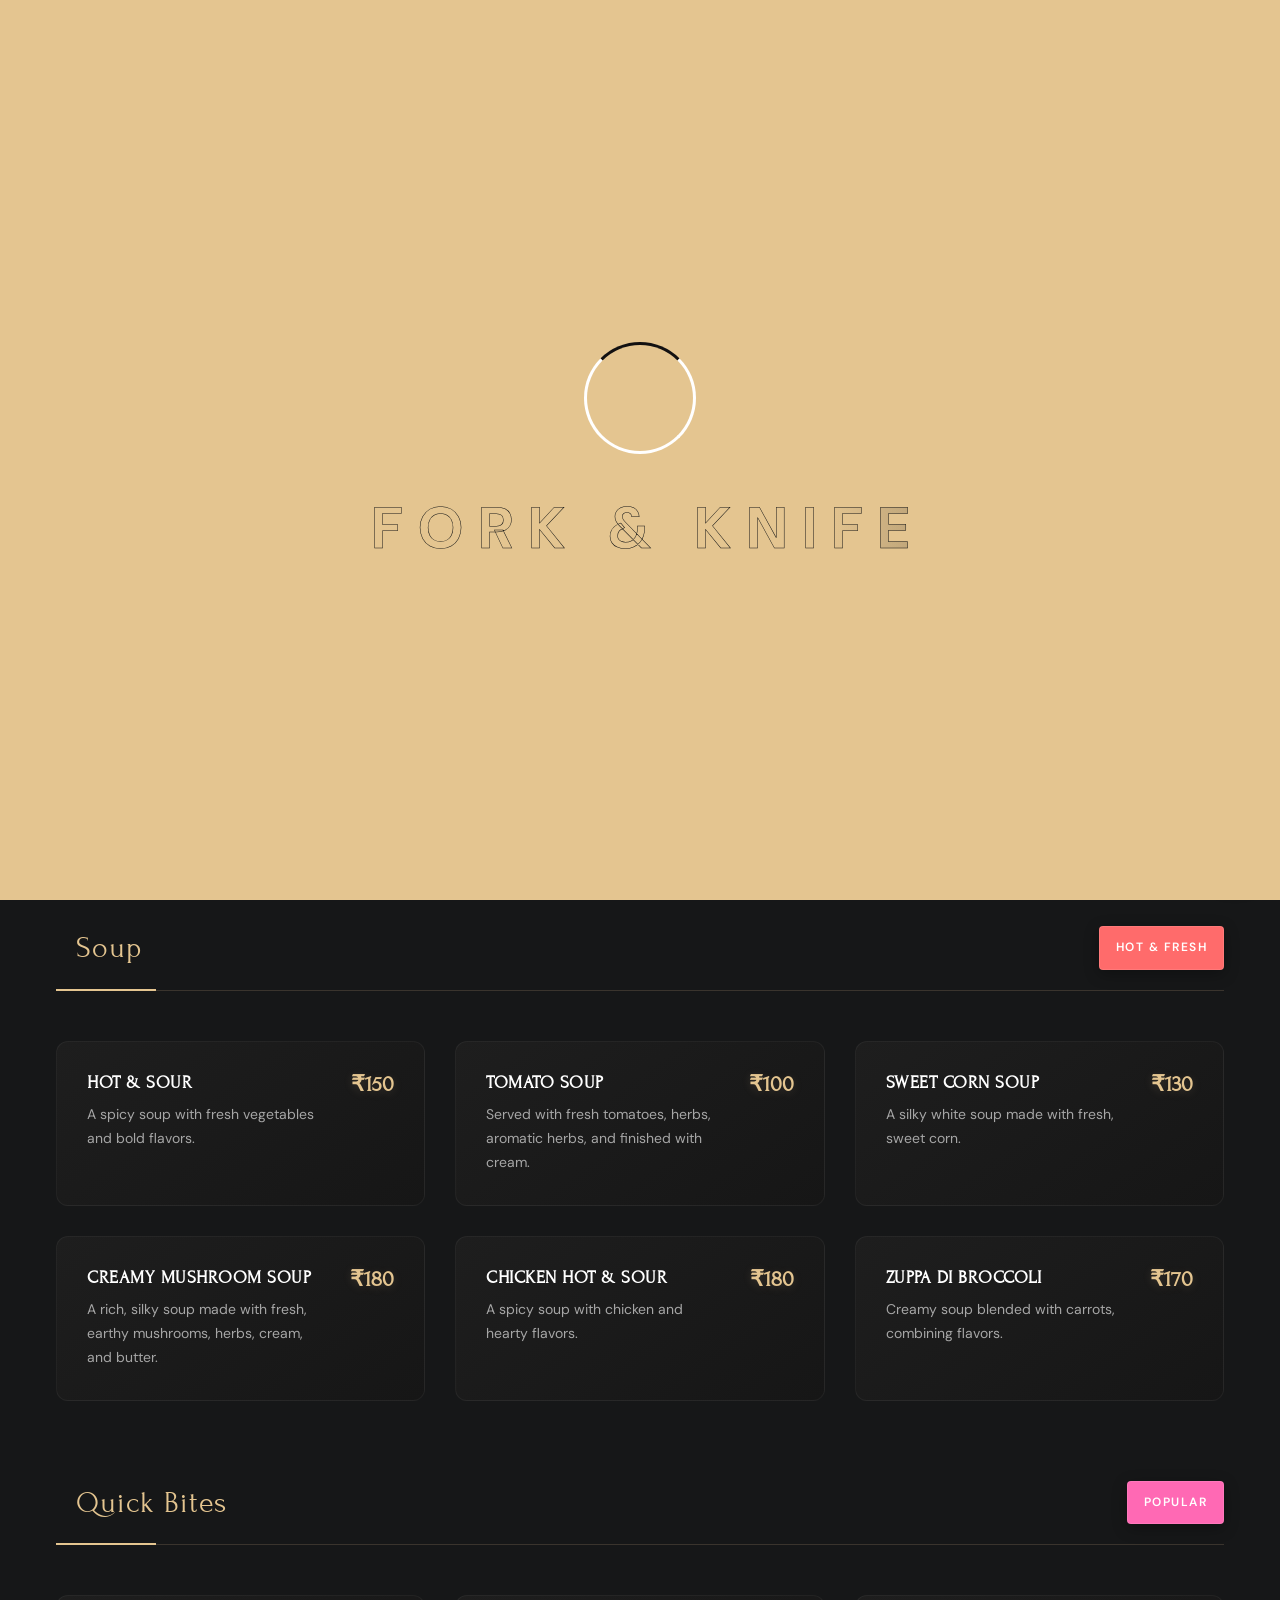
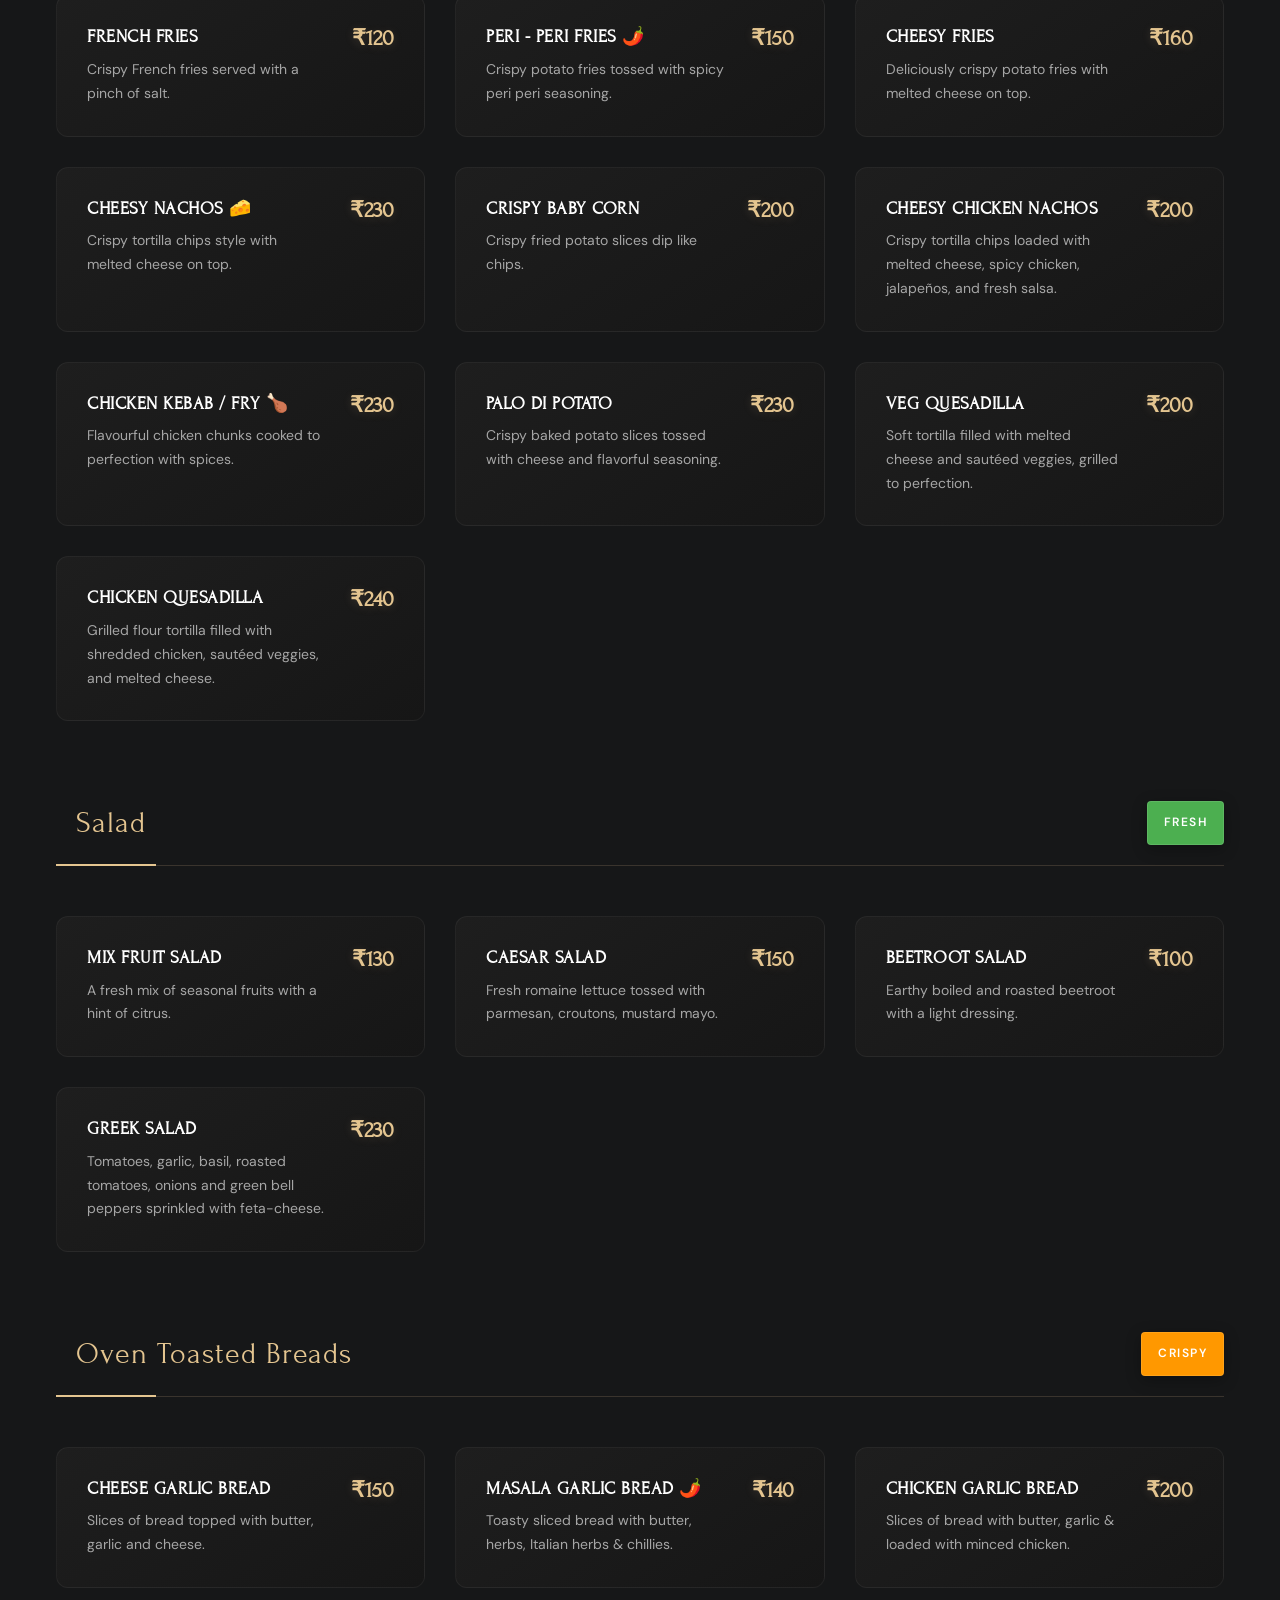
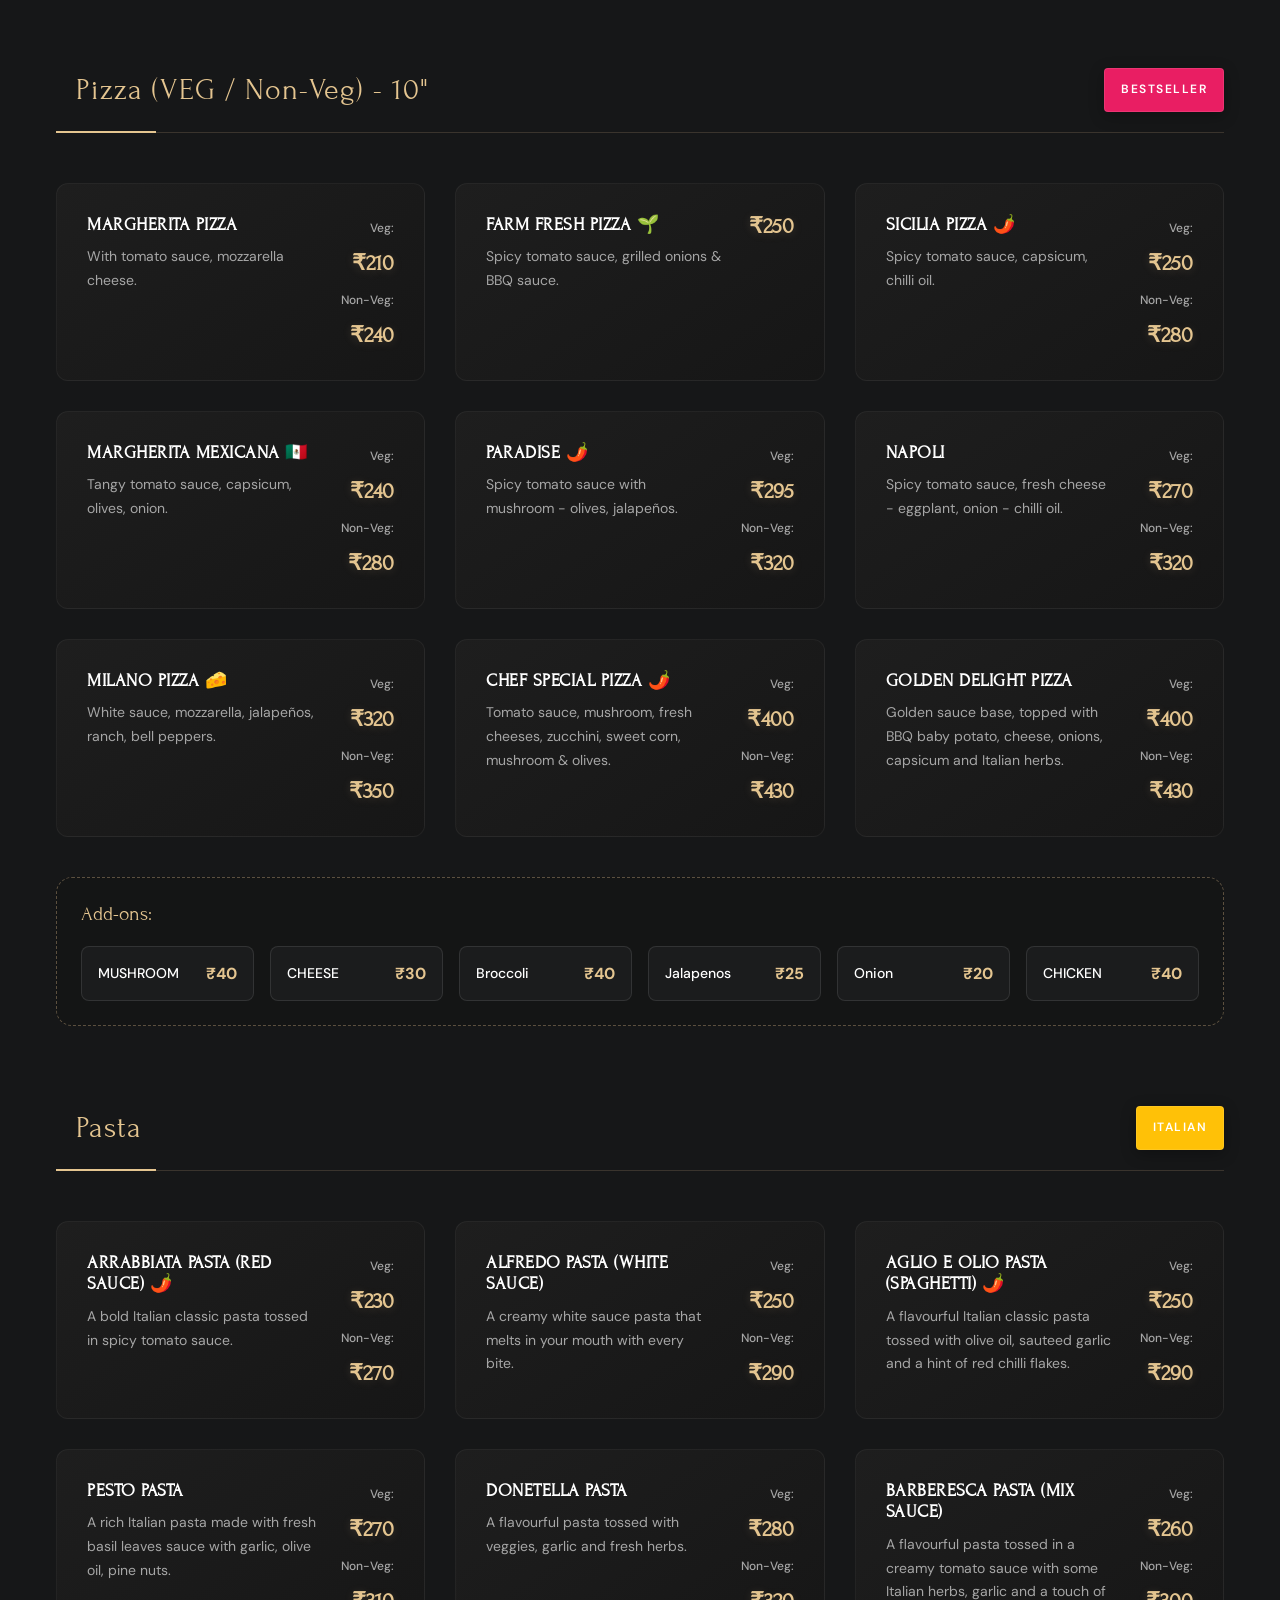
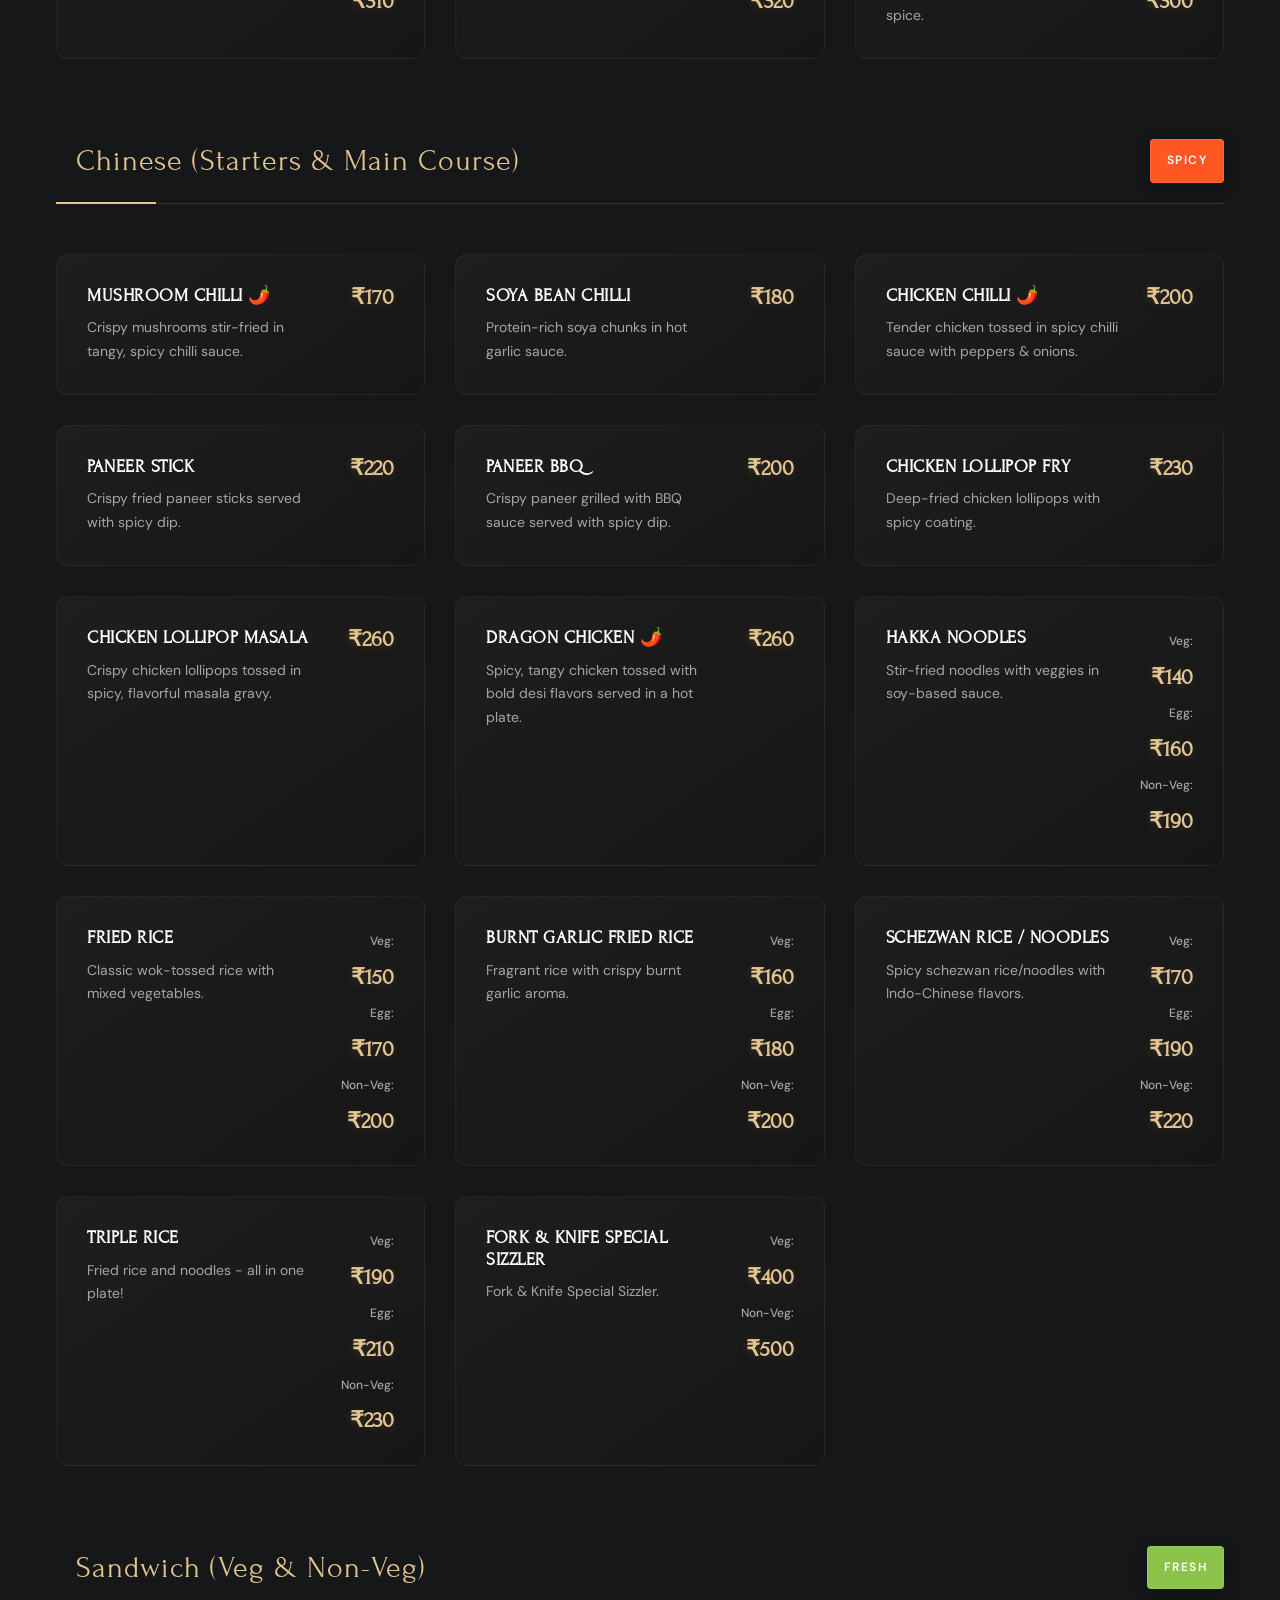
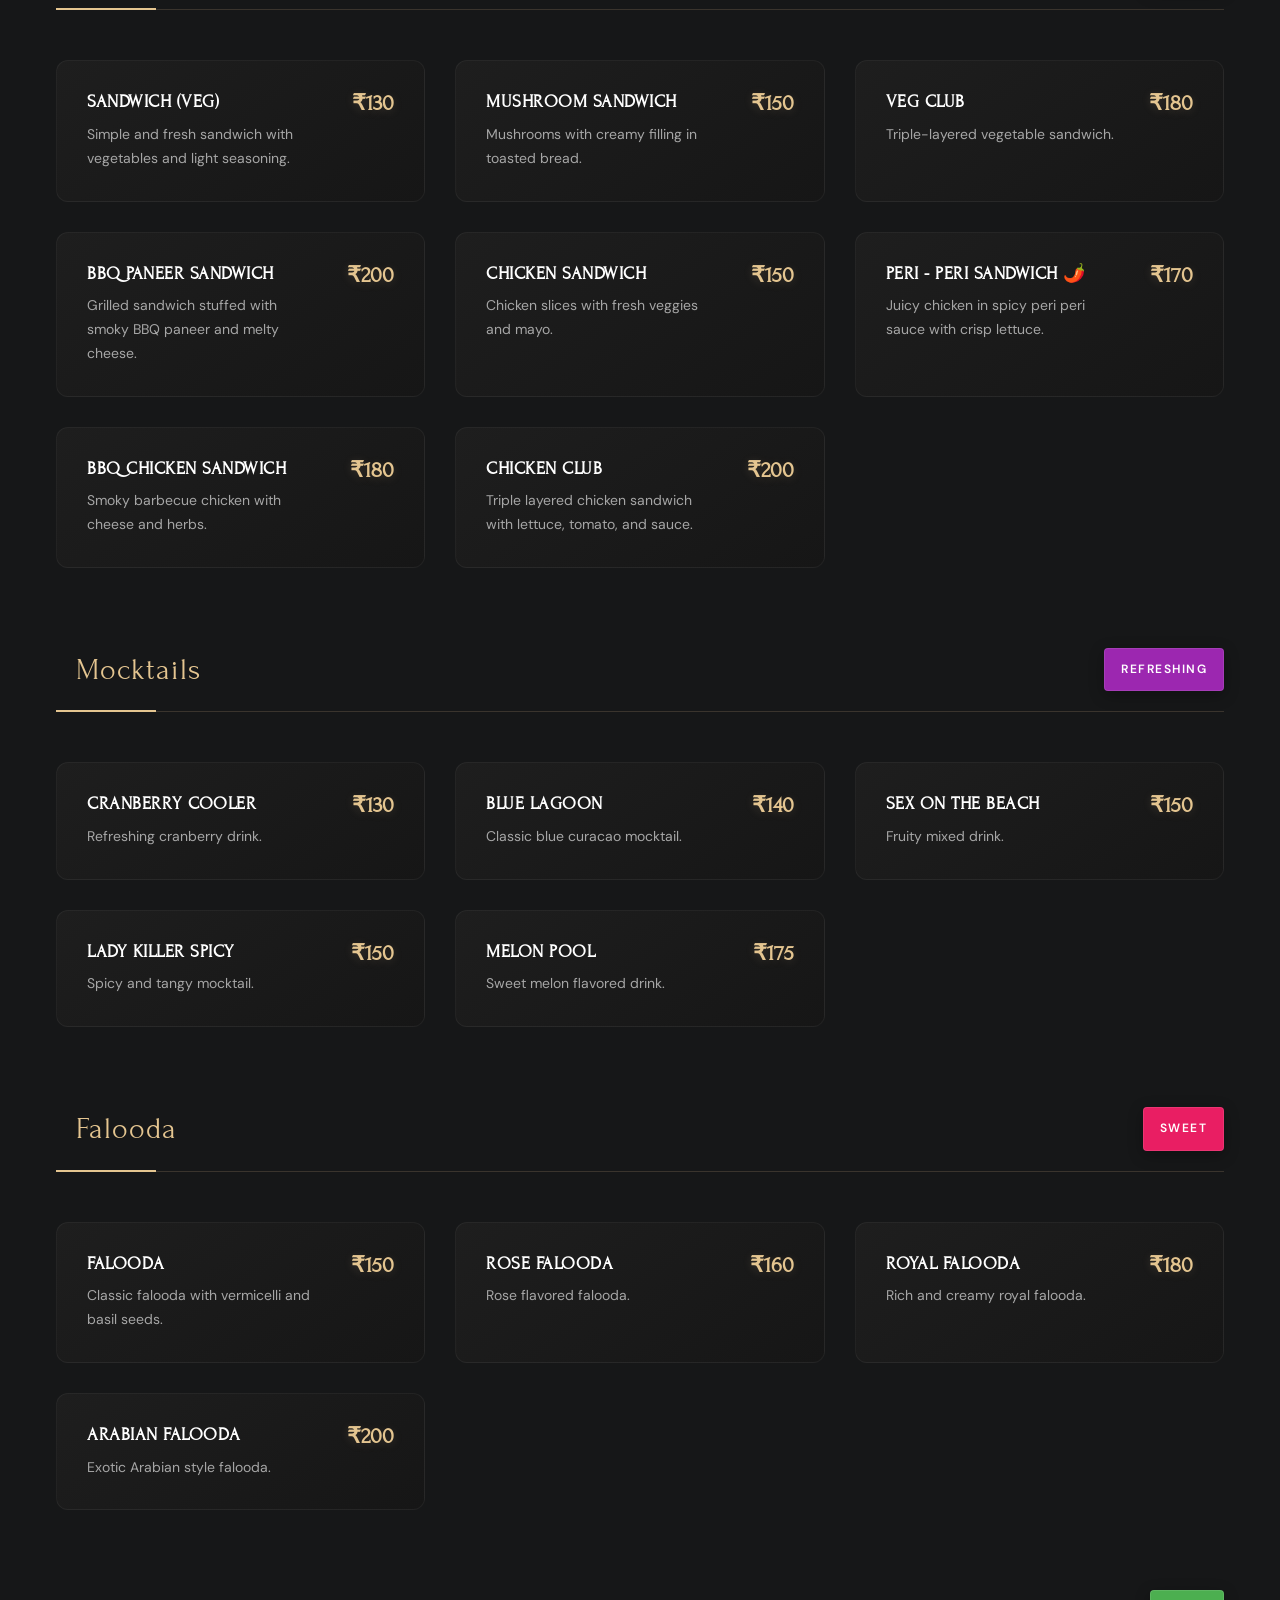
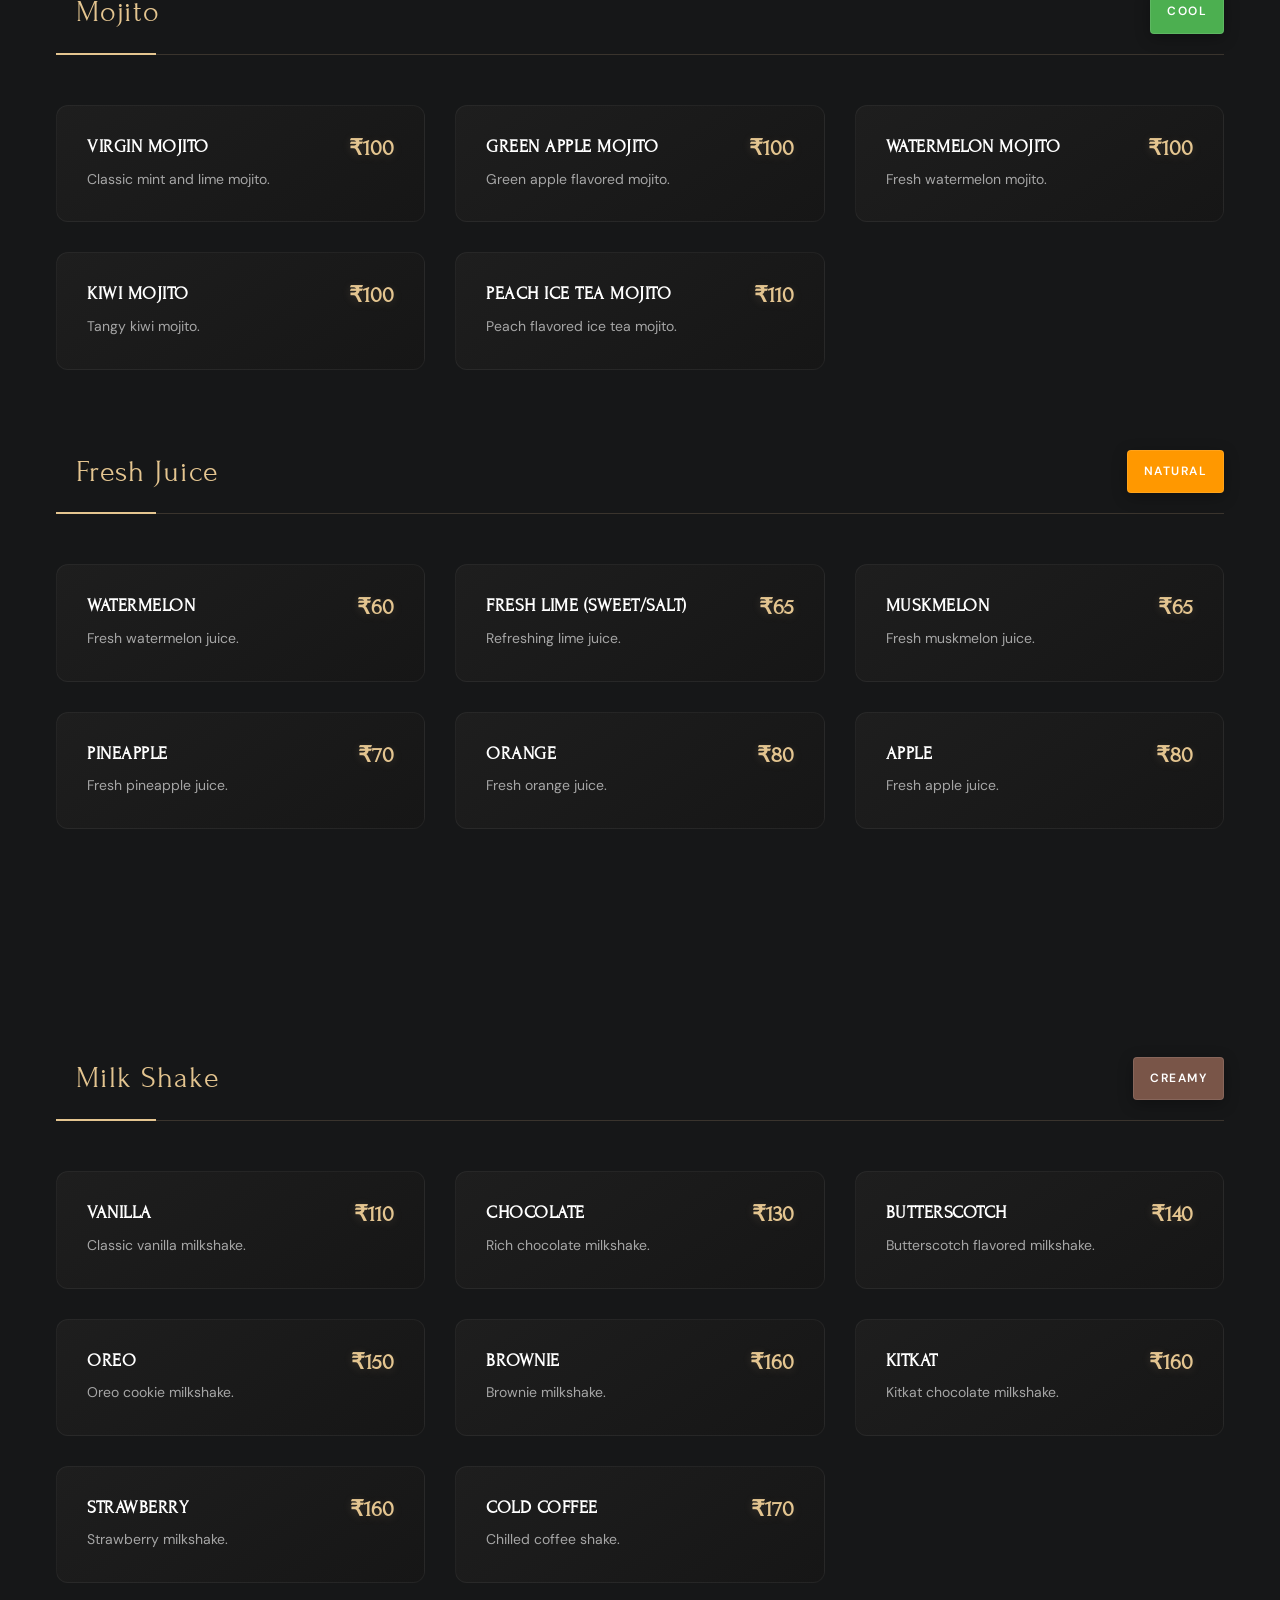
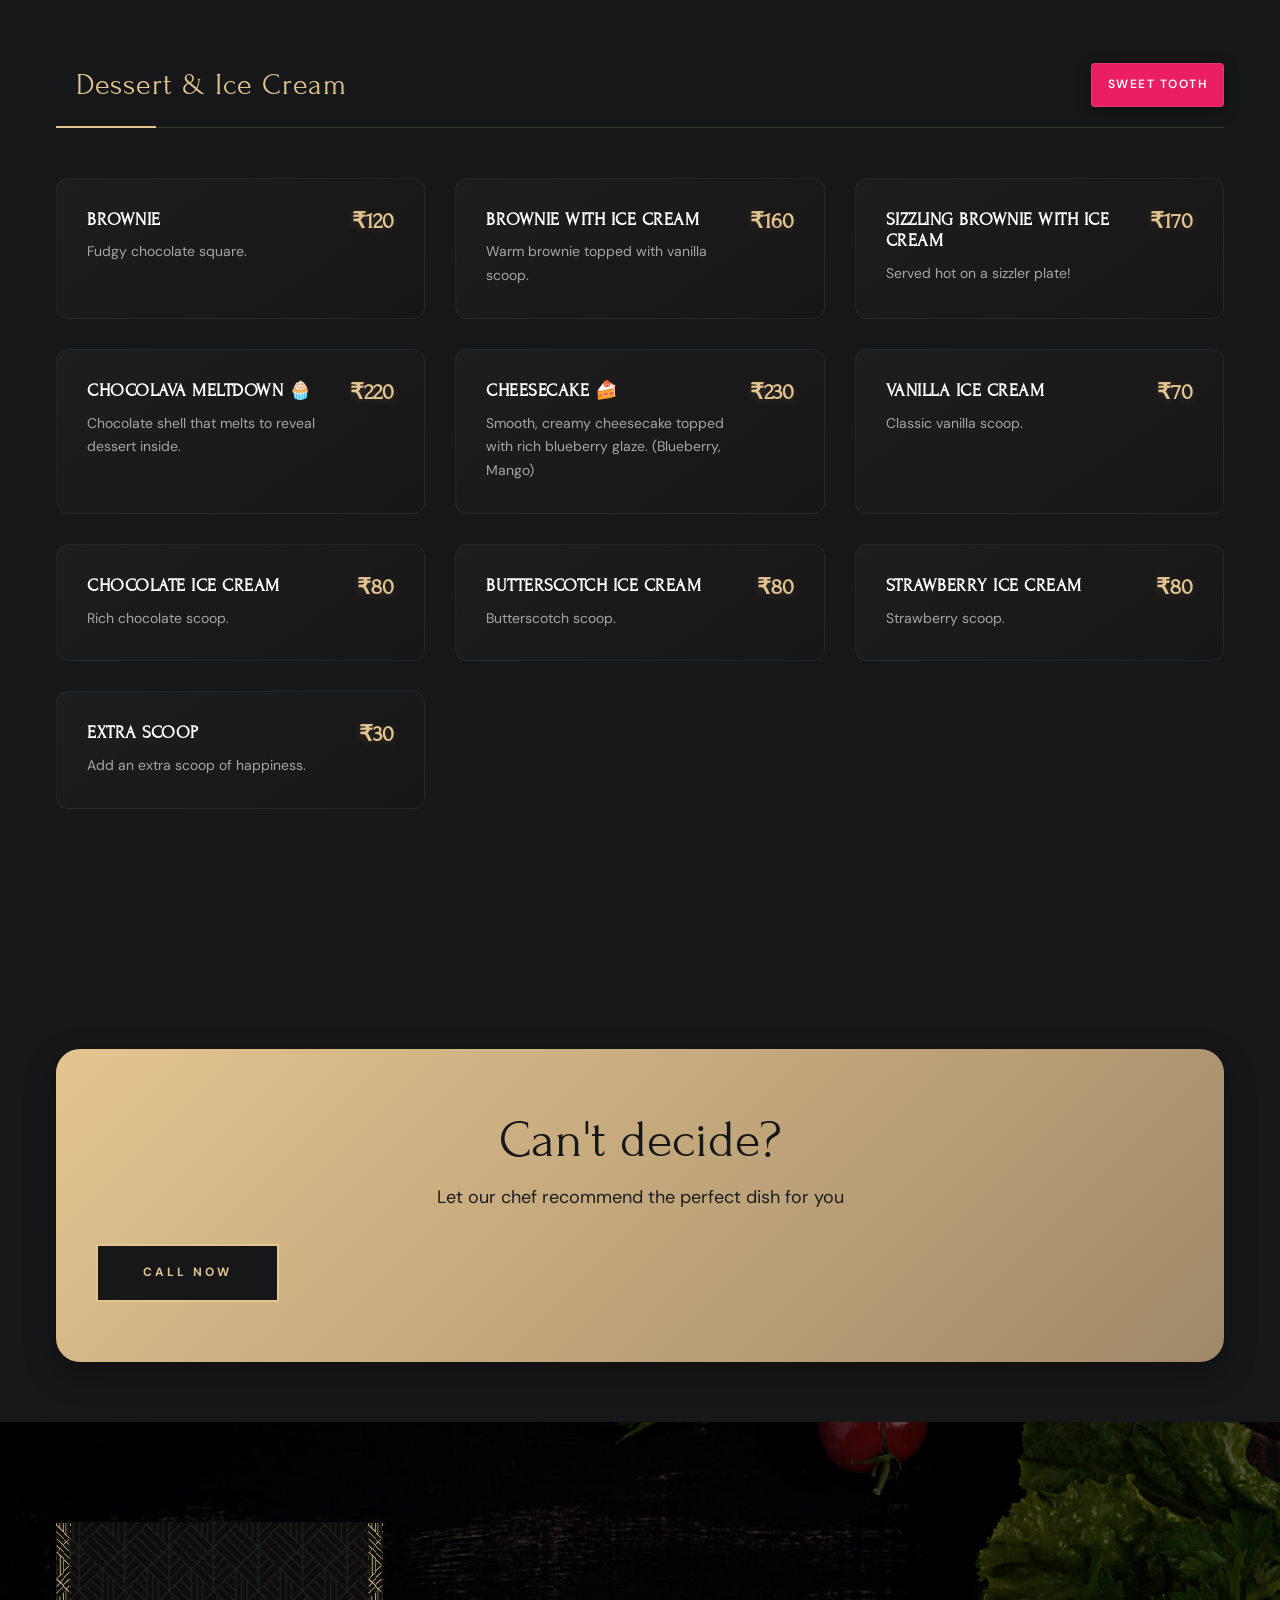
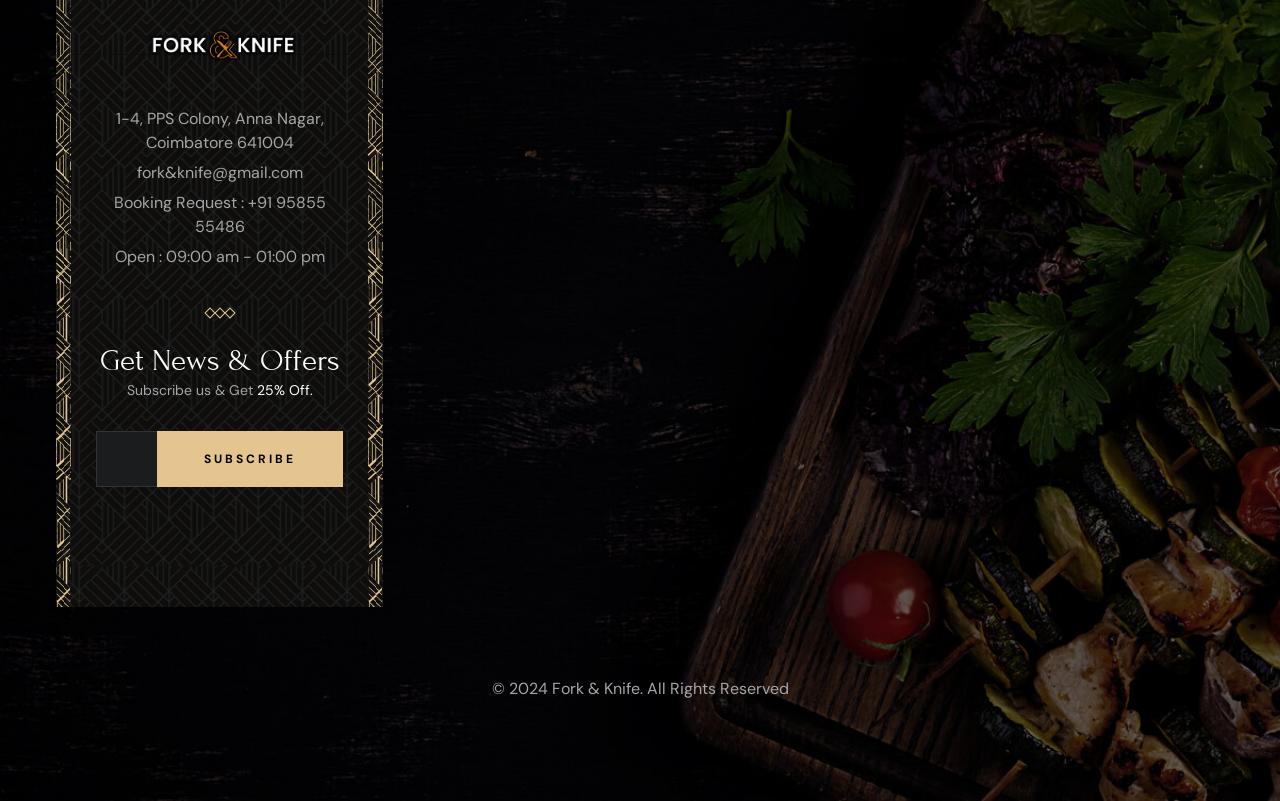
==== commit 3850ecb8: "9" ====
--- a/menu.html
+++ b/menu.html
@@ -5,14 +5,9 @@
     <meta charset="UTF-8">
     <meta http-equiv="X-UA-Compatible" content="IE=edge">
     <meta name="viewport" content="width=device-width, initial-scale=1.0">
-
-    <!-- 
-    - primary meta tags
-  -->
     <title>Our Menu - Fork & Knife</title>
-    <meta name="title" content="Our Menu - Fork & Knife">
-    <meta name="description"
-        content="Explore our delicious menu categories - Soups, Quick Bites, Salads, Pizzas and more">
+    <meta name="title" content="Fork & Knife - Amazing & Delicious Food">
+    <meta name="description" content="This is a Restaurant html template made by codewithsadee">
 
     <!-- 
     - favicon
@@ -229,24 +224,21 @@
 
                     <!-- Category Filter -->
                     <div class="category-filter">
-                        <button class="filter-btn active" data-filter="all">
-                            <span>All Items</span>
-                        </button>
-                        <button class="filter-btn" data-filter="soup">
-                            <span>Soups</span>
-                        </button>
-                        <button class="filter-btn" data-filter="quickbites">
-                            <span>Quick Bites</span>
-                        </button>
-                        <button class="filter-btn" data-filter="salad">
-                            <span>Salads</span>
-                        </button>
-                        <button class="filter-btn" data-filter="breads">
-                            <span>Breads</span>
-                        </button>
-                        <button class="filter-btn" data-filter="pizza">
-                            <span>Pizza</span>
-                        </button>
+                        <button class="filter-btn active" data-filter="all"><span>All Items</span></button>
+                        <button class="filter-btn" data-filter="soup"><span>Soups</span></button>
+                        <button class="filter-btn" data-filter="quickbites"><span>Quick Bites</span></button>
+                        <button class="filter-btn" data-filter="salad"><span>Salads</span></button>
+                        <button class="filter-btn" data-filter="breads"><span>Breads</span></button>
+                        <button class="filter-btn" data-filter="pizza"><span>Pizza</span></button>
+                        <button class="filter-btn" data-filter="pasta"><span>Pasta</span></button>
+                        <button class="filter-btn" data-filter="chinese"><span>Chinese</span></button>
+                        <button class="filter-btn" data-filter="sandwich"><span>Sandwich</span></button>
+                        <button class="filter-btn" data-filter="mocktail"><span>Mocktails</span></button>
+                        <button class="filter-btn" data-filter="falooda"><span>Falooda</span></button>
+                        <button class="filter-btn" data-filter="mojito"><span>Mojito</span></button>
+                        <button class="filter-btn" data-filter="freshjuice"><span>Fresh Juice</span></button>
+                        <button class="filter-btn" data-filter="milkshake"><span>Milkshakes</span></button>
+                        <button class="filter-btn" data-filter="dessert"><span>Desserts</span></button>
                     </div>
 
                     <!-- SOUP CATEGORY -->
@@ -258,7 +250,6 @@
                             </h3>
                             <div class="category-badge" style="background: #FF6B6B;">Hot & Fresh</div>
                         </div>
-
                         <ul class="menu-grid">
                             <li>
                                 <div class="menu-item-card">
@@ -266,61 +257,50 @@
                                         <h4 class="title-3">HOT & SOUR</h4>
                                         <p class="card-text label-1">A spicy soup with fresh vegetables and bold
                                             flavors.</p>
-                                    </div>
-                                    <span class="menu-price title-2">₹150</span>
-                                </div>
-                            </li>
-
+                                    </div><span class="menu-price title-2">₹150</span>
+                                </div>
+                            </li>
                             <li>
                                 <div class="menu-item-card">
                                     <div class="menu-item-info">
                                         <h4 class="title-3">TOMATO SOUP</h4>
                                         <p class="card-text label-1">Served with fresh tomatoes, herbs, aromatic herbs,
                                             and finished with cream.</p>
-                                    </div>
-                                    <span class="menu-price title-2">₹100</span>
-                                </div>
-                            </li>
-
+                                    </div><span class="menu-price title-2">₹100</span>
+                                </div>
+                            </li>
                             <li>
                                 <div class="menu-item-card">
                                     <div class="menu-item-info">
                                         <h4 class="title-3">SWEET CORN SOUP</h4>
                                         <p class="card-text label-1">A silky white soup made with fresh, sweet corn.</p>
-                                    </div>
-                                    <span class="menu-price title-2">₹130</span>
-                                </div>
-                            </li>
-
+                                    </div><span class="menu-price title-2">₹130</span>
+                                </div>
+                            </li>
                             <li>
                                 <div class="menu-item-card">
                                     <div class="menu-item-info">
                                         <h4 class="title-3">CREAMY MUSHROOM SOUP</h4>
                                         <p class="card-text label-1">A rich, silky soup made with fresh, earthy
                                             mushrooms, herbs, cream, and butter.</p>
-                                    </div>
-                                    <span class="menu-price title-2">₹180</span>
-                                </div>
-                            </li>
-
+                                    </div><span class="menu-price title-2">₹180</span>
+                                </div>
+                            </li>
                             <li>
                                 <div class="menu-item-card">
                                     <div class="menu-item-info">
                                         <h4 class="title-3">CHICKEN HOT & SOUR</h4>
                                         <p class="card-text label-1">A spicy soup with chicken and hearty flavors.</p>
-                                    </div>
-                                    <span class="menu-price title-2">₹180</span>
-                                </div>
-                            </li>
-
+                                    </div><span class="menu-price title-2">₹180</span>
+                                </div>
+                            </li>
                             <li>
                                 <div class="menu-item-card">
                                     <div class="menu-item-info">
                                         <h4 class="title-3">ZUPPA DI BROCCOLI</h4>
                                         <p class="card-text label-1">Creamy soup blended with carrots, combining
                                             flavors.</p>
-                                    </div>
-                                    <span class="menu-price title-2">₹170</span>
+                                    </div><span class="menu-price title-2">₹170</span>
                                 </div>
                             </li>
                         </ul>
@@ -329,13 +309,10 @@
                     <!-- QUICK BITES CATEGORY -->
                     <div class="menu-category" data-category="quickbites">
                         <div class="category-header">
-                            <h3 class="headline-2">
-                                <ion-icon name="fast-food-outline"></ion-icon>
-                                <span>Quick Bites</span>
-                            </h3>
+                            <h3 class="headline-2"><ion-icon name="fast-food-outline"></ion-icon><span>Quick
+                                    Bites</span></h3>
                             <div class="category-badge" style="background: #FF69B4;">Popular</div>
                         </div>
-
                         <ul class="menu-grid">
                             <li>
                                 <div class="menu-item-card">
@@ -343,106 +320,87 @@
                                         <h4 class="title-3">FRENCH FRIES</h4>
                                         <p class="card-text label-1">Crispy French fries served with a pinch of salt.
                                         </p>
-                                    </div>
-                                    <span class="menu-price title-2">₹120</span>
-                                </div>
-                            </li>
-
+                                    </div><span class="menu-price title-2">₹120</span>
+                                </div>
+                            </li>
                             <li>
                                 <div class="menu-item-card">
                                     <div class="menu-item-info">
                                         <h4 class="title-3">PERI - PERI FRIES 🌶️</h4>
                                         <p class="card-text label-1">Crispy potato fries tossed with spicy peri peri
                                             seasoning.</p>
-                                    </div>
-                                    <span class="menu-price title-2">₹150</span>
-                                </div>
-                            </li>
-
+                                    </div><span class="menu-price title-2">₹150</span>
+                                </div>
+                            </li>
                             <li>
                                 <div class="menu-item-card">
                                     <div class="menu-item-info">
                                         <h4 class="title-3">CHEESY FRIES</h4>
                                         <p class="card-text label-1">Deliciously crispy potato fries with melted cheese
                                             on top.</p>
-                                    </div>
-                                    <span class="menu-price title-2">₹160</span>
-                                </div>
-                            </li>
-
+                                    </div><span class="menu-price title-2">₹160</span>
+                                </div>
+                            </li>
                             <li>
                                 <div class="menu-item-card">
                                     <div class="menu-item-info">
                                         <h4 class="title-3">CHEESY NACHOS 🧀</h4>
                                         <p class="card-text label-1">Crispy tortilla chips style with melted cheese on
                                             top.</p>
-                                    </div>
-                                    <span class="menu-price title-2">₹230</span>
-                                </div>
-                            </li>
-
+                                    </div><span class="menu-price title-2">₹230</span>
+                                </div>
+                            </li>
                             <li>
                                 <div class="menu-item-card">
                                     <div class="menu-item-info">
                                         <h4 class="title-3">CRISPY BABY CORN</h4>
                                         <p class="card-text label-1">Crispy fried potato slices dip like chips.</p>
-                                    </div>
-                                    <span class="menu-price title-2">₹200</span>
-                                </div>
-                            </li>
-
+                                    </div><span class="menu-price title-2">₹200</span>
+                                </div>
+                            </li>
                             <li>
                                 <div class="menu-item-card">
                                     <div class="menu-item-info">
                                         <h4 class="title-3">CHEESY CHICKEN NACHOS</h4>
                                         <p class="card-text label-1">Crispy tortilla chips loaded with melted cheese,
                                             spicy chicken, jalapeños, and fresh salsa.</p>
-                                    </div>
-                                    <span class="menu-price title-2">₹200</span>
-                                </div>
-                            </li>
-
+                                    </div><span class="menu-price title-2">₹200</span>
+                                </div>
+                            </li>
                             <li>
                                 <div class="menu-item-card">
                                     <div class="menu-item-info">
                                         <h4 class="title-3">CHICKEN KEBAB / FRY 🍗</h4>
                                         <p class="card-text label-1">Flavourful chicken chunks cooked to perfection with
                                             spices.</p>
-                                    </div>
-                                    <span class="menu-price title-2">₹230</span>
-                                </div>
-                            </li>
-
+                                    </div><span class="menu-price title-2">₹230</span>
+                                </div>
+                            </li>
                             <li>
                                 <div class="menu-item-card">
                                     <div class="menu-item-info">
                                         <h4 class="title-3">PALO DI POTATO</h4>
                                         <p class="card-text label-1">Crispy baked potato slices tossed with cheese and
                                             flavorful seasoning.</p>
-                                    </div>
-                                    <span class="menu-price title-2">₹230</span>
-                                </div>
-                            </li>
-
+                                    </div><span class="menu-price title-2">₹230</span>
+                                </div>
+                            </li>
                             <li>
                                 <div class="menu-item-card">
                                     <div class="menu-item-info">
                                         <h4 class="title-3">VEG QUESADILLA</h4>
                                         <p class="card-text label-1">Soft tortilla filled with melted cheese and sautéed
                                             veggies, grilled to perfection.</p>
-                                    </div>
-                                    <span class="menu-price title-2">₹200</span>
-                                </div>
-                            </li>
-
+                                    </div><span class="menu-price title-2">₹200</span>
+                                </div>
+                            </li>
                             <li>
                                 <div class="menu-item-card">
                                     <div class="menu-item-info">
                                         <h4 class="title-3">CHICKEN QUESADILLA</h4>
                                         <p class="card-text label-1">Grilled flour tortilla filled with shredded
                                             chicken, sautéed veggies, and melted cheese.</p>
-                                    </div>
-                                    <span class="menu-price title-2">₹240</span>
+                                    </div><span class="menu-price title-2">₹240</span>
                                 </div>
                             </li>
                         </ul>
@@ -451,13 +409,9 @@
                     <!-- SALAD CATEGORY -->
                     <div class="menu-category" data-category="salad">
                         <div class="category-header">
-                            <h3 class="headline-2">
-                                <ion-icon name="leaf-outline"></ion-icon>
-                                <span>Salad</span>
-                            </h3>
+                            <h3 class="headline-2"><ion-icon name="leaf-outline"></ion-icon><span>Salad</span></h3>
                             <div class="category-badge" style="background: #4CAF50;">Fresh</div>
                         </div>
-
                         <ul class="menu-grid">
                             <li>
                                 <div class="menu-item-card">
@@ -465,56 +419,46 @@
                                         <h4 class="title-3">MIX FRUIT SALAD</h4>
                                         <p class="card-text label-1">A fresh mix of seasonal fruits with a hint of
                                             citrus.</p>
-                                    </div>
-                                    <span class="menu-price title-2">₹130</span>
-                                </div>
-                            </li>
-
+                                    </div><span class="menu-price title-2">₹130</span>
+                                </div>
+                            </li>
                             <li>
                                 <div class="menu-item-card">
                                     <div class="menu-item-info">
                                         <h4 class="title-3">CAESAR SALAD</h4>
                                         <p class="card-text label-1">Fresh romaine lettuce tossed with parmesan,
                                             croutons, mustard mayo.</p>
-                                    </div>
-                                    <span class="menu-price title-2">₹150</span>
-                                </div>
-                            </li>
-
+                                    </div><span class="menu-price title-2">₹150</span>
+                                </div>
+                            </li>
                             <li>
                                 <div class="menu-item-card">
                                     <div class="menu-item-info">
                                         <h4 class="title-3">BEETROOT SALAD</h4>
                                         <p class="card-text label-1">Earthy boiled and roasted beetroot with a light
                                             dressing.</p>
-                                    </div>
-                                    <span class="menu-price title-2">₹100</span>
-                                </div>
-                            </li>
-
+                                    </div><span class="menu-price title-2">₹100</span>
+                                </div>
+                            </li>
                             <li>
                                 <div class="menu-item-card">
                                     <div class="menu-item-info">
                                         <h4 class="title-3">GREEK SALAD</h4>
                                         <p class="card-text label-1">Tomatoes, garlic, basil, roasted tomatoes, onions
                                             and green bell peppers sprinkled with feta-cheese.</p>
-                                    </div>
-                                    <span class="menu-price title-2">₹230</span>
+                                    </div><span class="menu-price title-2">₹230</span>
                                 </div>
                             </li>
                         </ul>
                     </div>
 
-                    <!-- OVEN TOASTED BREADS CATEGORY -->
+                    <!-- BREADS CATEGORY -->
                     <div class="menu-category" data-category="breads">
                         <div class="category-header">
-                            <h3 class="headline-2">
-                                <ion-icon name="bonfire-outline"></ion-icon>
-                                <span>Oven Toasted Breads</span>
-                            </h3>
+                            <h3 class="headline-2"><ion-icon name="bonfire-outline"></ion-icon><span>Oven Toasted
+                                    Breads</span></h3>
                             <div class="category-badge" style="background: #FF9800;">Crispy</div>
                         </div>
-
                         <ul class="menu-grid">
                             <li>
                                 <div class="menu-item-card">
@@ -522,30 +466,25 @@
                                         <h4 class="title-3">CHEESE GARLIC BREAD</h4>
                                         <p class="card-text label-1">Slices of bread topped with butter, garlic and
                                             cheese.</p>
-                                    </div>
-                                    <span class="menu-price title-2">₹150</span>
-                                </div>
-                            </li>
-
+                                    </div><span class="menu-price title-2">₹150</span>
+                                </div>
+                            </li>
                             <li>
                                 <div class="menu-item-card">
                                     <div class="menu-item-info">
                                         <h4 class="title-3">MASALA GARLIC BREAD 🌶️</h4>
                                         <p class="card-text label-1">Toasty sliced bread with butter, herbs, Italian
                                             herbs & chillies.</p>
-                                    </div>
-                                    <span class="menu-price title-2">₹140</span>
-                                </div>
-                            </li>
-
+                                    </div><span class="menu-price title-2">₹140</span>
+                                </div>
+                            </li>
                             <li>
                                 <div class="menu-item-card">
                                     <div class="menu-item-info">
                                         <h4 class="title-3">CHICKEN GARLIC BREAD</h4>
                                         <p class="card-text label-1">Slices of bread with butter, garlic & loaded with
                                             minced chicken.</p>
-                                    </div>
-                                    <span class="menu-price title-2">₹200</span>
+                                    </div><span class="menu-price title-2">₹200</span>
                                 </div>
                             </li>
                         </ul>
@@ -554,13 +493,10 @@
                     <!-- PIZZA CATEGORY -->
                     <div class="menu-category" data-category="pizza">
                         <div class="category-header">
-                            <h3 class="headline-2">
-                                <ion-icon name="pizza-outline"></ion-icon>
-                                <span>Pizza (VEG / Non-Veg) - 10"</span>
-                            </h3>
+                            <h3 class="headline-2"><ion-icon name="pizza-outline"></ion-icon><span>Pizza (VEG / Non-Veg)
+                                    - 10"</span></h3>
                             <div class="category-badge" style="background: #E91E63;">Bestseller</div>
                         </div>
-
                         <ul class="menu-grid">
                             <li>
                                 <div class="menu-item-card">
@@ -568,55 +504,44 @@
                                         <h4 class="title-3">MARGHERITA PIZZA</h4>
                                         <p class="card-text label-1">With tomato sauce, mozzarella cheese.</p>
                                     </div>
-                                    <div class="menu-price-group">
-                                        <span class="menu-price-label">Veg:</span>
-                                        <span class="menu-price title-2">₹210</span>
-                                        <span class="menu-price-label">Non-Veg:</span>
-                                        <span class="menu-price title-2">₹240</span>
-                                    </div>
-                                </div>
-                            </li>
-
+                                    <div class="menu-price-group"><span class="menu-price-label">Veg:</span><span
+                                            class="menu-price title-2">₹210</span><span
+                                            class="menu-price-label">Non-Veg:</span><span
+                                            class="menu-price title-2">₹240</span></div>
+                                </div>
+                            </li>
                             <li>
                                 <div class="menu-item-card">
                                     <div class="menu-item-info">
                                         <h4 class="title-3">FARM FRESH PIZZA 🌱</h4>
                                         <p class="card-text label-1">Spicy tomato sauce, grilled onions & BBQ sauce.</p>
-                                    </div>
-                                    <span class="menu-price title-2">₹250</span>
-                                </div>
-                            </li>
-
+                                    </div><span class="menu-price title-2">₹250</span>
+                                </div>
+                            </li>
                             <li>
                                 <div class="menu-item-card">
                                     <div class="menu-item-info">
                                         <h4 class="title-3">SICILIA PIZZA 🌶️</h4>
                                         <p class="card-text label-1">Spicy tomato sauce, capsicum, chilli oil.</p>
                                     </div>
-                                    <div class="menu-price-group">
-                                        <span class="menu-price-label">Veg:</span>
-                                        <span class="menu-price title-2">₹250</span>
-                                        <span class="menu-price-label">Non-Veg:</span>
-                                        <span class="menu-price title-2">₹280</span>
-                                    </div>
-                                </div>
-                            </li>
-
+                                    <div class="menu-price-group"><span class="menu-price-label">Veg:</span><span
+                                            class="menu-price title-2">₹250</span><span
+                                            class="menu-price-label">Non-Veg:</span><span
+                                            class="menu-price title-2">₹280</span></div>
+                                </div>
+                            </li>
                             <li>
                                 <div class="menu-item-card">
                                     <div class="menu-item-info">
                                         <h4 class="title-3">MARGHERITA MEXICANA 🇲🇽</h4>
                                         <p class="card-text label-1">Tangy tomato sauce, capsicum, olives, onion.</p>
                                     </div>
-                                    <div class="menu-price-group">
-                                        <span class="menu-price-label">Veg:</span>
-                                        <span class="menu-price title-2">₹240</span>
-                                        <span class="menu-price-label">Non-Veg:</span>
-                                        <span class="menu-price title-2">₹280</span>
-                                    </div>
-                                </div>
-                            </li>
-
+                                    <div class="menu-price-group"><span class="menu-price-label">Veg:</span><span
+                                            class="menu-price title-2">₹240</span><span
+                                            class="menu-price-label">Non-Veg:</span><span
+                                            class="menu-price title-2">₹280</span></div>
+                                </div>
+                            </li>
                             <li>
                                 <div class="menu-item-card">
                                     <div class="menu-item-info">
@@ -624,15 +549,12 @@
                                         <p class="card-text label-1">Spicy tomato sauce with mushroom - olives,
                                             jalapeños.</p>
                                     </div>
-                                    <div class="menu-price-group">
-                                        <span class="menu-price-label">Veg:</span>
-                                        <span class="menu-price title-2">₹295</span>
-                                        <span class="menu-price-label">Non-Veg:</span>
-                                        <span class="menu-price title-2">₹320</span>
-                                    </div>
-                                </div>
-                            </li>
-
+                                    <div class="menu-price-group"><span class="menu-price-label">Veg:</span><span
+                                            class="menu-price title-2">₹295</span><span
+                                            class="menu-price-label">Non-Veg:</span><span
+                                            class="menu-price title-2">₹320</span></div>
+                                </div>
+                            </li>
                             <li>
                                 <div class="menu-item-card">
                                     <div class="menu-item-info">
@@ -640,15 +562,12 @@
                                         <p class="card-text label-1">Spicy tomato sauce, fresh cheese - eggplant, onion
                                             - chilli oil.</p>
                                     </div>
-                                    <div class="menu-price-group">
-                                        <span class="menu-price-label">Veg:</span>
-                                        <span class="menu-price title-2">₹270</span>
-                                        <span class="menu-price-label">Non-Veg:</span>
-                                        <span class="menu-price title-2">₹320</span>
-                                    </div>
-                                </div>
-                            </li>
-
+                                    <div class="menu-price-group"><span class="menu-price-label">Veg:</span><span
+                                            class="menu-price title-2">₹270</span><span
+                                            class="menu-price-label">Non-Veg:</span><span
+                                            class="menu-price title-2">₹320</span></div>
+                                </div>
+                            </li>
                             <li>
                                 <div class="menu-item-card">
                                     <div class="menu-item-info">
@@ -656,15 +575,12 @@
                                         <p class="card-text label-1">White sauce, mozzarella, jalapeños, ranch, bell
                                             peppers.</p>
                                     </div>
-                                    <div class="menu-price-group">
-                                        <span class="menu-price-label">Veg:</span>
-                                        <span class="menu-price title-2">₹320</span>
-                                        <span class="menu-price-label">Non-Veg:</span>
-                                        <span class="menu-price title-2">₹350</span>
-                                    </div>
-                                </div>
-                            </li>
-
+                                    <div class="menu-price-group"><span class="menu-price-label">Veg:</span><span
+                                            class="menu-price title-2">₹320</span><span
+                                            class="menu-price-label">Non-Veg:</span><span
+                                            class="menu-price title-2">₹350</span></div>
+                                </div>
+                            </li>
                             <li>
                                 <div class="menu-item-card">
                                     <div class="menu-item-info">
@@ -672,15 +588,12 @@
                                         <p class="card-text label-1">Tomato sauce, mushroom, fresh cheeses, zucchini,
                                             sweet corn, mushroom & olives.</p>
                                     </div>
-                                    <div class="menu-price-group">
-                                        <span class="menu-price-label">Veg:</span>
-                                        <span class="menu-price title-2">₹400</span>
-                                        <span class="menu-price-label">Non-Veg:</span>
-                                        <span class="menu-price title-2">₹430</span>
-                                    </div>
-                                </div>
-                            </li>
-
+                                    <div class="menu-price-group"><span class="menu-price-label">Veg:</span><span
+                                            class="menu-price title-2">₹400</span><span
+                                            class="menu-price-label">Non-Veg:</span><span
+                                            class="menu-price title-2">₹430</span></div>
+                                </div>
+                            </li>
                             <li>
                                 <div class="menu-item-card">
                                     <div class="menu-item-info">
@@ -688,46 +601,752 @@
                                         <p class="card-text label-1">Golden sauce base, topped with BBQ baby potato,
                                             cheese, onions, capsicum and Italian herbs.</p>
                                     </div>
-                                    <div class="menu-price-group">
-                                        <span class="menu-price-label">Veg:</span>
-                                        <span class="menu-price title-2">₹400</span>
-                                        <span class="menu-price-label">Non-Veg:</span>
-                                        <span class="menu-price title-2">₹430</span>
-                                    </div>
+                                    <div class="menu-price-group"><span class="menu-price-label">Veg:</span><span
+                                            class="menu-price title-2">₹400</span><span
+                                            class="menu-price-label">Non-Veg:</span><span
+                                            class="menu-price title-2">₹430</span></div>
                                 </div>
                             </li>
                         </ul>
-
-                        <!-- Pizza Add-ons -->
                         <div class="addons-section">
                             <h4 class="title-4">Add-ons:</h4>
                             <div class="addons-grid">
-                                <div class="addon-item">
-                                    <span>MUSHROOM</span>
-                                    <span class="addon-price">₹40</span>
-                                </div>
-                                <div class="addon-item">
-                                    <span>CHEESE</span>
-                                    <span class="addon-price">₹30</span>
-                                </div>
-                                <div class="addon-item">
-                                    <span>Broccoli</span>
-                                    <span class="addon-price">₹40</span>
-                                </div>
-                                <div class="addon-item">
-                                    <span>Jalapenos</span>
-                                    <span class="addon-price">₹25</span>
-                                </div>
-                                <div class="addon-item">
-                                    <span>Onion</span>
-                                    <span class="addon-price">₹20</span>
-                                </div>
-                                <div class="addon-item">
-                                    <span>CHICKEN</span>
-                                    <span class="addon-price">₹40</span>
-                                </div>
+                                <div class="addon-item"><span>MUSHROOM</span><span class="addon-price">₹40</span></div>
+                                <div class="addon-item"><span>CHEESE</span><span class="addon-price">₹30</span></div>
+                                <div class="addon-item"><span>Broccoli</span><span class="addon-price">₹40</span></div>
+                                <div class="addon-item"><span>Jalapenos</span><span class="addon-price">₹25</span></div>
+                                <div class="addon-item"><span>Onion</span><span class="addon-price">₹20</span></div>
+                                <div class="addon-item"><span>CHICKEN</span><span class="addon-price">₹40</span></div>
                             </div>
                         </div>
+                    </div>
+
+                    <!-- PASTA CATEGORY -->
+                    <div class="menu-category" data-category="pasta">
+                        <div class="category-header">
+                            <h3 class="headline-2"><ion-icon name="restaurant-outline"></ion-icon><span>Pasta</span>
+                            </h3>
+                            <div class="category-badge" style="background: #FFC107;">Italian</div>
+                        </div>
+                        <ul class="menu-grid">
+                            <li>
+                                <div class="menu-item-card">
+                                    <div class="menu-item-info">
+                                        <h4 class="title-3">ARRABBIATA PASTA (RED SAUCE) 🌶️</h4>
+                                        <p class="card-text label-1">A bold Italian classic pasta tossed in spicy tomato
+                                            sauce.</p>
+                                    </div>
+                                    <div class="menu-price-group"><span class="menu-price-label">Veg:</span><span
+                                            class="menu-price title-2">₹230</span><span
+                                            class="menu-price-label">Non-Veg:</span><span
+                                            class="menu-price title-2">₹270</span></div>
+                                </div>
+                            </li>
+                            <li>
+                                <div class="menu-item-card">
+                                    <div class="menu-item-info">
+                                        <h4 class="title-3">ALFREDO PASTA (WHITE SAUCE)</h4>
+                                        <p class="card-text label-1">A creamy white sauce pasta that melts in your mouth
+                                            with every bite.</p>
+                                    </div>
+                                    <div class="menu-price-group"><span class="menu-price-label">Veg:</span><span
+                                            class="menu-price title-2">₹250</span><span
+                                            class="menu-price-label">Non-Veg:</span><span
+                                            class="menu-price title-2">₹290</span></div>
+                                </div>
+                            </li>
+                            <li>
+                                <div class="menu-item-card">
+                                    <div class="menu-item-info">
+                                        <h4 class="title-3">AGLIO E OLIO PASTA (SPAGHETTI) 🌶️</h4>
+                                        <p class="card-text label-1">A flavourful Italian classic pasta tossed with
+                                            olive oil, sauteed garlic and a hint of red chilli flakes.</p>
+                                    </div>
+                                    <div class="menu-price-group"><span class="menu-price-label">Veg:</span><span
+                                            class="menu-price title-2">₹250</span><span
+                                            class="menu-price-label">Non-Veg:</span><span
+                                            class="menu-price title-2">₹290</span></div>
+                                </div>
+                            </li>
+                            <li>
+                                <div class="menu-item-card">
+                                    <div class="menu-item-info">
+                                        <h4 class="title-3">PESTO PASTA</h4>
+                                        <p class="card-text label-1">A rich Italian pasta made with fresh basil leaves
+                                            sauce with garlic, olive oil, pine nuts.</p>
+                                    </div>
+                                    <div class="menu-price-group"><span class="menu-price-label">Veg:</span><span
+                                            class="menu-price title-2">₹270</span><span
+                                            class="menu-price-label">Non-Veg:</span><span
+                                            class="menu-price title-2">₹310</span></div>
+                                </div>
+                            </li>
+                            <li>
+                                <div class="menu-item-card">
+                                    <div class="menu-item-info">
+                                        <h4 class="title-3">DONETELLA PASTA</h4>
+                                        <p class="card-text label-1">A flavourful pasta tossed with veggies, garlic and
+                                            fresh herbs.</p>
+                                    </div>
+                                    <div class="menu-price-group"><span class="menu-price-label">Veg:</span><span
+                                            class="menu-price title-2">₹280</span><span
+                                            class="menu-price-label">Non-Veg:</span><span
+                                            class="menu-price title-2">₹320</span></div>
+                                </div>
+                            </li>
+                            <li>
+                                <div class="menu-item-card">
+                                    <div class="menu-item-info">
+                                        <h4 class="title-3">BARBERESCA PASTA (MIX SAUCE)</h4>
+                                        <p class="card-text label-1">A flavourful pasta tossed in a creamy tomato sauce
+                                            with some Italian herbs, garlic and a touch of spice.</p>
+                                    </div>
+                                    <div class="menu-price-group"><span class="menu-price-label">Veg:</span><span
+                                            class="menu-price title-2">₹260</span><span
+                                            class="menu-price-label">Non-Veg:</span><span
+                                            class="menu-price title-2">₹300</span></div>
+                                </div>
+                            </li>
+                        </ul>
+                    </div>
+
+                    <!-- CHINESE CATEGORY -->
+                    <div class="menu-category" data-category="chinese">
+                        <div class="category-header">
+                            <h3 class="headline-2"><ion-icon name="flame-outline"></ion-icon><span>Chinese (Starters &
+                                    Main Course)</span></h3>
+                            <div class="category-badge" style="background: #FF5722;">Spicy</div>
+                        </div>
+                        <ul class="menu-grid">
+                            <li>
+                                <div class="menu-item-card">
+                                    <div class="menu-item-info">
+                                        <h4 class="title-3">MUSHROOM CHILLI 🌶️</h4>
+                                        <p class="card-text label-1">Crispy mushrooms stir-fried in tangy, spicy chilli
+                                            sauce.</p>
+                                    </div><span class="menu-price title-2">₹170</span>
+                                </div>
+                            </li>
+                            <li>
+                                <div class="menu-item-card">
+                                    <div class="menu-item-info">
+                                        <h4 class="title-3">SOYA BEAN CHILLI</h4>
+                                        <p class="card-text label-1">Protein-rich soya chunks in hot garlic sauce.</p>
+                                    </div><span class="menu-price title-2">₹180</span>
+                                </div>
+                            </li>
+                            <li>
+                                <div class="menu-item-card">
+                                    <div class="menu-item-info">
+                                        <h4 class="title-3">CHICKEN CHILLI 🌶️</h4>
+                                        <p class="card-text label-1">Tender chicken tossed in spicy chilli sauce with
+                                            peppers & onions.</p>
+                                    </div><span class="menu-price title-2">₹200</span>
+                                </div>
+                            </li>
+                            <li>
+                                <div class="menu-item-card">
+                                    <div class="menu-item-info">
+                                        <h4 class="title-3">PANEER STICK</h4>
+                                        <p class="card-text label-1">Crispy fried paneer sticks served with spicy dip.
+                                        </p>
+                                    </div><span class="menu-price title-2">₹220</span>
+                                </div>
+                            </li>
+                            <li>
+                                <div class="menu-item-card">
+                                    <div class="menu-item-info">
+                                        <h4 class="title-3">PANEER BBQ</h4>
+                                        <p class="card-text label-1">Crispy paneer grilled with BBQ sauce served with
+                                            spicy dip.</p>
+                                    </div><span class="menu-price title-2">₹200</span>
+                                </div>
+                            </li>
+                            <li>
+                                <div class="menu-item-card">
+                                    <div class="menu-item-info">
+                                        <h4 class="title-3">CHICKEN LOLLIPOP FRY</h4>
+                                        <p class="card-text label-1">Deep-fried chicken lollipops with spicy coating.
+                                        </p>
+                                    </div><span class="menu-price title-2">₹230</span>
+                                </div>
+                            </li>
+                            <li>
+                                <div class="menu-item-card">
+                                    <div class="menu-item-info">
+                                        <h4 class="title-3">CHICKEN LOLLIPOP MASALA</h4>
+                                        <p class="card-text label-1">Crispy chicken lollipops tossed in spicy, flavorful
+                                            masala gravy.</p>
+                                    </div><span class="menu-price title-2">₹260</span>
+                                </div>
+                            </li>
+                            <li>
+                                <div class="menu-item-card">
+                                    <div class="menu-item-info">
+                                        <h4 class="title-3">DRAGON CHICKEN 🌶️</h4>
+                                        <p class="card-text label-1">Spicy, tangy chicken tossed with bold desi flavors
+                                            served in a hot plate.</p>
+                                    </div><span class="menu-price title-2">₹260</span>
+                                </div>
+                            </li>
+                            <li>
+                                <div class="menu-item-card">
+                                    <div class="menu-item-info">
+                                        <h4 class="title-3">HAKKA NOODLES</h4>
+                                        <p class="card-text label-1">Stir-fried noodles with veggies in soy-based sauce.
+                                        </p>
+                                    </div>
+                                    <div class="menu-price-group"><span class="menu-price-label">Veg:</span><span
+                                            class="menu-price title-2">₹140</span><span
+                                            class="menu-price-label">Egg:</span><span
+                                            class="menu-price title-2">₹160</span><span
+                                            class="menu-price-label">Non-Veg:</span><span
+                                            class="menu-price title-2">₹190</span></div>
+                                </div>
+                            </li>
+                            <li>
+                                <div class="menu-item-card">
+                                    <div class="menu-item-info">
+                                        <h4 class="title-3">FRIED RICE</h4>
+                                        <p class="card-text label-1">Classic wok-tossed rice with mixed vegetables.</p>
+                                    </div>
+                                    <div class="menu-price-group"><span class="menu-price-label">Veg:</span><span
+                                            class="menu-price title-2">₹150</span><span
+                                            class="menu-price-label">Egg:</span><span
+                                            class="menu-price title-2">₹170</span><span
+                                            class="menu-price-label">Non-Veg:</span><span
+                                            class="menu-price title-2">₹200</span></div>
+                                </div>
+                            </li>
+                            <li>
+                                <div class="menu-item-card">
+                                    <div class="menu-item-info">
+                                        <h4 class="title-3">BURNT GARLIC FRIED RICE</h4>
+                                        <p class="card-text label-1">Fragrant rice with crispy burnt garlic aroma.</p>
+                                    </div>
+                                    <div class="menu-price-group"><span class="menu-price-label">Veg:</span><span
+                                            class="menu-price title-2">₹160</span><span
+                                            class="menu-price-label">Egg:</span><span
+                                            class="menu-price title-2">₹180</span><span
+                                            class="menu-price-label">Non-Veg:</span><span
+                                            class="menu-price title-2">₹200</span></div>
+                                </div>
+                            </li>
+                            <li>
+                                <div class="menu-item-card">
+                                    <div class="menu-item-info">
+                                        <h4 class="title-3">SCHEZWAN RICE / NOODLES</h4>
+                                        <p class="card-text label-1">Spicy schezwan rice/noodles with Indo-Chinese
+                                            flavors.</p>
+                                    </div>
+                                    <div class="menu-price-group"><span class="menu-price-label">Veg:</span><span
+                                            class="menu-price title-2">₹170</span><span
+                                            class="menu-price-label">Egg:</span><span
+                                            class="menu-price title-2">₹190</span><span
+                                            class="menu-price-label">Non-Veg:</span><span
+                                            class="menu-price title-2">₹220</span></div>
+                                </div>
+                            </li>
+                            <li>
+                                <div class="menu-item-card">
+                                    <div class="menu-item-info">
+                                        <h4 class="title-3">TRIPLE RICE</h4>
+                                        <p class="card-text label-1">Fried rice and noodles - all in one plate!</p>
+                                    </div>
+                                    <div class="menu-price-group"><span class="menu-price-label">Veg:</span><span
+                                            class="menu-price title-2">₹190</span><span
+                                            class="menu-price-label">Egg:</span><span
+                                            class="menu-price title-2">₹210</span><span
+                                            class="menu-price-label">Non-Veg:</span><span
+                                            class="menu-price title-2">₹230</span></div>
+                                </div>
+                            </li>
+                            <li>
+                                <div class="menu-item-card">
+                                    <div class="menu-item-info">
+                                        <h4 class="title-3">FORK & KNIFE SPECIAL SIZZLER</h4>
+                                        <p class="card-text label-1">Fork & Knife Special Sizzler.</p>
+                                    </div>
+                                    <div class="menu-price-group"><span class="menu-price-label">Veg:</span><span
+                                            class="menu-price title-2">₹400</span><span
+                                            class="menu-price-label">Non-Veg:</span><span
+                                            class="menu-price title-2">₹500</span></div>
+                                </div>
+                            </li>
+                        </ul>
+                    </div>
+
+                    <!-- SANDWICH CATEGORY -->
+                    <div class="menu-category" data-category="sandwich">
+                        <div class="category-header">
+                            <h3 class="headline-2"><ion-icon name="layers-outline"></ion-icon><span>Sandwich (Veg &
+                                    Non-Veg)</span></h3>
+                            <div class="category-badge" style="background: #8BC34A;">Fresh</div>
+                        </div>
+                        <ul class="menu-grid">
+                            <li>
+                                <div class="menu-item-card">
+                                    <div class="menu-item-info">
+                                        <h4 class="title-3">SANDWICH (VEG)</h4>
+                                        <p class="card-text label-1">Simple and fresh sandwich with vegetables and light
+                                            seasoning.</p>
+                                    </div><span class="menu-price title-2">₹130</span>
+                                </div>
+                            </li>
+                            <li>
+                                <div class="menu-item-card">
+                                    <div class="menu-item-info">
+                                        <h4 class="title-3">MUSHROOM SANDWICH</h4>
+                                        <p class="card-text label-1">Mushrooms with creamy filling in toasted bread.</p>
+                                    </div><span class="menu-price title-2">₹150</span>
+                                </div>
+                            </li>
+                            <li>
+                                <div class="menu-item-card">
+                                    <div class="menu-item-info">
+                                        <h4 class="title-3">VEG CLUB</h4>
+                                        <p class="card-text label-1">Triple-layered vegetable sandwich.</p>
+                                    </div><span class="menu-price title-2">₹180</span>
+                                </div>
+                            </li>
+                            <li>
+                                <div class="menu-item-card">
+                                    <div class="menu-item-info">
+                                        <h4 class="title-3">BBQ PANEER SANDWICH</h4>
+                                        <p class="card-text label-1">Grilled sandwich stuffed with smoky BBQ paneer and
+                                            melty cheese.</p>
+                                    </div><span class="menu-price title-2">₹200</span>
+                                </div>
+                            </li>
+                            <li>
+                                <div class="menu-item-card">
+                                    <div class="menu-item-info">
+                                        <h4 class="title-3">CHICKEN SANDWICH</h4>
+                                        <p class="card-text label-1">Chicken slices with fresh veggies and mayo.</p>
+                                    </div><span class="menu-price title-2">₹150</span>
+                                </div>
+                            </li>
+                            <li>
+                                <div class="menu-item-card">
+                                    <div class="menu-item-info">
+                                        <h4 class="title-3">PERI - PERI SANDWICH 🌶️</h4>
+                                        <p class="card-text label-1">Juicy chicken in spicy peri peri sauce with crisp
+                                            lettuce.</p>
+                                    </div><span class="menu-price title-2">₹170</span>
+                                </div>
+                            </li>
+                            <li>
+                                <div class="menu-item-card">
+                                    <div class="menu-item-info">
+                                        <h4 class="title-3">BBQ CHICKEN SANDWICH</h4>
+                                        <p class="card-text label-1">Smoky barbecue chicken with cheese and herbs.</p>
+                                    </div><span class="menu-price title-2">₹180</span>
+                                </div>
+                            </li>
+                            <li>
+                                <div class="menu-item-card">
+                                    <div class="menu-item-info">
+                                        <h4 class="title-3">CHICKEN CLUB</h4>
+                                        <p class="card-text label-1">Triple layered chicken sandwich with lettuce,
+                                            tomato, and sauce.</p>
+                                    </div><span class="menu-price title-2">₹200</span>
+                                </div>
+                            </li>
+                        </ul>
+                    </div>
+
+                    <!-- MOCKTAIL CATEGORY -->
+                    <div class="menu-category" data-category="mocktail">
+                        <div class="category-header">
+                            <h3 class="headline-2"><ion-icon name="wine-outline"></ion-icon><span>Mocktails</span></h3>
+                            <div class="category-badge" style="background: #9C27B0;">Refreshing</div>
+                        </div>
+                        <ul class="menu-grid">
+                            <li>
+                                <div class="menu-item-card">
+                                    <div class="menu-item-info">
+                                        <h4 class="title-3">CRANBERRY COOLER</h4>
+                                        <p class="card-text label-1">Refreshing cranberry drink.</p>
+                                    </div><span class="menu-price title-2">₹130</span>
+                                </div>
+                            </li>
+                            <li>
+                                <div class="menu-item-card">
+                                    <div class="menu-item-info">
+                                        <h4 class="title-3">BLUE LAGOON</h4>
+                                        <p class="card-text label-1">Classic blue curacao mocktail.</p>
+                                    </div><span class="menu-price title-2">₹140</span>
+                                </div>
+                            </li>
+                            <li>
+                                <div class="menu-item-card">
+                                    <div class="menu-item-info">
+                                        <h4 class="title-3">SEX ON THE BEACH</h4>
+                                        <p class="card-text label-1">Fruity mixed drink.</p>
+                                    </div><span class="menu-price title-2">₹150</span>
+                                </div>
+                            </li>
+                            <li>
+                                <div class="menu-item-card">
+                                    <div class="menu-item-info">
+                                        <h4 class="title-3">LADY KILLER SPICY</h4>
+                                        <p class="card-text label-1">Spicy and tangy mocktail.</p>
+                                    </div><span class="menu-price title-2">₹150</span>
+                                </div>
+                            </li>
+                            <li>
+                                <div class="menu-item-card">
+                                    <div class="menu-item-info">
+                                        <h4 class="title-3">MELON POOL</h4>
+                                        <p class="card-text label-1">Sweet melon flavored drink.</p>
+                                    </div><span class="menu-price title-2">₹175</span>
+                                </div>
+                            </li>
+                        </ul>
+                    </div>
+
+                    <!-- FALOODA CATEGORY -->
+                    <div class="menu-category" data-category="falooda">
+                        <div class="category-header">
+                            <h3 class="headline-2"><ion-icon name="ice-cream-outline"></ion-icon><span>Falooda</span>
+                            </h3>
+                            <div class="category-badge" style="background: #E91E63;">Sweet</div>
+                        </div>
+                        <ul class="menu-grid">
+                            <li>
+                                <div class="menu-item-card">
+                                    <div class="menu-item-info">
+                                        <h4 class="title-3">FALOODA</h4>
+                                        <p class="card-text label-1">Classic falooda with vermicelli and basil seeds.
+                                        </p>
+                                    </div><span class="menu-price title-2">₹150</span>
+                                </div>
+                            </li>
+                            <li>
+                                <div class="menu-item-card">
+                                    <div class="menu-item-info">
+                                        <h4 class="title-3">ROSE FALOODA</h4>
+                                        <p class="card-text label-1">Rose flavored falooda.</p>
+                                    </div><span class="menu-price title-2">₹160</span>
+                                </div>
+                            </li>
+                            <li>
+                                <div class="menu-item-card">
+                                    <div class="menu-item-info">
+                                        <h4 class="title-3">ROYAL FALOODA</h4>
+                                        <p class="card-text label-1">Rich and creamy royal falooda.</p>
+                                    </div><span class="menu-price title-2">₹180</span>
+                                </div>
+                            </li>
+                            <li>
+                                <div class="menu-item-card">
+                                    <div class="menu-item-info">
+                                        <h4 class="title-3">ARABIAN FALOODA</h4>
+                                        <p class="card-text label-1">Exotic Arabian style falooda.</p>
+                                    </div><span class="menu-price title-2">₹200</span>
+                                </div>
+                            </li>
+                        </ul>
+                    </div>
+
+                    <!-- MOJITO CATEGORY -->
+                    <div class="menu-category" data-category="mojito">
+                        <div class="category-header">
+                            <h3 class="headline-2"><ion-icon name="water-outline"></ion-icon><span>Mojito</span></h3>
+                            <div class="category-badge" style="background: #4CAF50;">Cool</div>
+                        </div>
+                        <ul class="menu-grid">
+                            <li>
+                                <div class="menu-item-card">
+                                    <div class="menu-item-info">
+                                        <h4 class="title-3">VIRGIN MOJITO</h4>
+                                        <p class="card-text label-1">Classic mint and lime mojito.</p>
+                                    </div><span class="menu-price title-2">₹100</span>
+                                </div>
+                            </li>
+                            <li>
+                                <div class="menu-item-card">
+                                    <div class="menu-item-info">
+                                        <h4 class="title-3">GREEN APPLE MOJITO</h4>
+                                        <p class="card-text label-1">Green apple flavored mojito.</p>
+                                    </div><span class="menu-price title-2">₹100</span>
+                                </div>
+                            </li>
+                            <li>
+                                <div class="menu-item-card">
+                                    <div class="menu-item-info">
+                                        <h4 class="title-3">WATERMELON MOJITO</h4>
+                                        <p class="card-text label-1">Fresh watermelon mojito.</p>
+                                    </div><span class="menu-price title-2">₹100</span>
+                                </div>
+                            </li>
+                            <li>
+                                <div class="menu-item-card">
+                                    <div class="menu-item-info">
+                                        <h4 class="title-3">KIWI MOJITO</h4>
+                                        <p class="card-text label-1">Tangy kiwi mojito.</p>
+                                    </div><span class="menu-price title-2">₹100</span>
+                                </div>
+                            </li>
+                            <li>
+                                <div class="menu-item-card">
+                                    <div class="menu-item-info">
+                                        <h4 class="title-3">PEACH ICE TEA MOJITO</h4>
+                                        <p class="card-text label-1">Peach flavored ice tea mojito.</p>
+                                    </div><span class="menu-price title-2">₹110</span>
+                                </div>
+                            </li>
+                        </ul>
+                    </div>
+
+                    <!-- FRESH JUICE CATEGORY -->
+                    <div class="menu-category" data-category="freshjuice">
+                        <div class="category-header">
+                            <h3 class="headline-2"><ion-icon name="nutrition-outline"></ion-icon><span>Fresh
+                                    Juice</span></h3>
+                            <div class="category-badge" style="background: #FF9800;">Natural</div>
+                        </div>
+                        <ul class="menu-grid">
+                            <li>
+                                <div class="menu-item-card">
+                                    <div class="menu-item-info">
+                                        <h4 class="title-3">WATERMELON</h4>
+                                        <p class="card-text label-1">Fresh watermelon juice.</p>
+                                    </div><span class="menu-price title-2">₹60</span>
+                                </div>
+                            </li>
+                            <li>
+                                <div class="menu-item-card">
+                                    <div class="menu-item-info">
+                                        <h4 class="title-3">FRESH LIME (SWEET/SALT)</h4>
+                                        <p class="card-text label-1">Refreshing lime juice.</p>
+                                    </div><span class="menu-price title-2">₹65</span>
+                                </div>
+                            </li>
+                            <li>
+                                <div class="menu-item-card">
+                                    <div class="menu-item-info">
+                                        <h4 class="title-3">MUSKMELON</h4>
+                                        <p class="card-text label-1">Fresh muskmelon juice.</p>
+                                    </div><span class="menu-price title-2">₹65</span>
+                                </div>
+                            </li>
+                            <li>
+                                <div class="menu-item-card">
+                                    <div class="menu-item-info">
+                                        <h4 class="title-3">PINEAPPLE</h4>
+                                        <p class="card-text label-1">Fresh pineapple juice.</p>
+                                    </div><span class="menu-price title-2">₹70</span>
+                                </div>
+                            </li>
+                            <li>
+                                <div class="menu-item-card">
+                                    <div class="menu-item-info">
+                                        <h4 class="title-3">ORANGE</h4>
+                                        <p class="card-text label-1">Fresh orange juice.</p>
+                                    </div><span class="menu-price title-2">₹80</span>
+                                </div>
+                            </li>
+                            <li>
+                                <div class="menu-item-card">
+                                    <div class="menu-item-info">
+                                        <h4 class="title-3">APPLE</h4>
+                                        <p class="card-text label-1">Fresh apple juice.</p>
+                                    </div><span class="menu-price title-2">₹80</span>
+                                </div>
+                            </li>
+                            <li>
+                                <div class="menu-item-card">
+                                    <div class="menu-item-info">
+                                        <h4 class="title-3">MOSAMBI</h4>
+                                        <p class="card-text label-1">Fresh sweet lime juice.</p>
+                                    </div><span class="menu-price title-2">₹80</span>
+                                </div>
+                            </li>
+                            <li>
+                                <div class="menu-item-card">
+                                    <div class="menu-item-info">
+                                        <h4 class="title-3">POMEGRANATE</h4>
+                                        <p class="card-text label-1">Fresh pomegranate juice.</p>
+                                    </div><span class="menu-price title-2">₹100</span>
+                                </div>
+                            </li>
+                            <li>
+                                <div class="menu-item-card">
+                                    <div class="menu-item-info">
+                                        <h4 class="title-3">MANGO (SEASONAL)</h4>
+                                        <p class="card-text label-1">Fresh mango juice.</p>
+                                    </div><span class="menu-price title-2">₹60</span>
+                                </div>
+                            </li>
+                        </ul>
+                    </div>
+
+                    <!-- MILKSHAKE CATEGORY -->
+                    <div class="menu-category" data-category="milkshake">
+                        <div class="category-header">
+                            <h3 class="headline-2"><ion-icon name="beer-outline"></ion-icon><span>Milk Shake</span></h3>
+                            <div class="category-badge" style="background: #795548;">Creamy</div>
+                        </div>
+                        <ul class="menu-grid">
+                            <li>
+                                <div class="menu-item-card">
+                                    <div class="menu-item-info">
+                                        <h4 class="title-3">VANILLA</h4>
+                                        <p class="card-text label-1">Classic vanilla milkshake.</p>
+                                    </div><span class="menu-price title-2">₹110</span>
+                                </div>
+                            </li>
+                            <li>
+                                <div class="menu-item-card">
+                                    <div class="menu-item-info">
+                                        <h4 class="title-3">CHOCOLATE</h4>
+                                        <p class="card-text label-1">Rich chocolate milkshake.</p>
+                                    </div><span class="menu-price title-2">₹130</span>
+                                </div>
+                            </li>
+                            <li>
+                                <div class="menu-item-card">
+                                    <div class="menu-item-info">
+                                        <h4 class="title-3">BUTTERSCOTCH</h4>
+                                        <p class="card-text label-1">Butterscotch flavored milkshake.</p>
+                                    </div><span class="menu-price title-2">₹140</span>
+                                </div>
+                            </li>
+                            <li>
+                                <div class="menu-item-card">
+                                    <div class="menu-item-info">
+                                        <h4 class="title-3">OREO</h4>
+                                        <p class="card-text label-1">Oreo cookie milkshake.</p>
+                                    </div><span class="menu-price title-2">₹150</span>
+                                </div>
+                            </li>
+                            <li>
+                                <div class="menu-item-card">
+                                    <div class="menu-item-info">
+                                        <h4 class="title-3">BROWNIE</h4>
+                                        <p class="card-text label-1">Brownie milkshake.</p>
+                                    </div><span class="menu-price title-2">₹160</span>
+                                </div>
+                            </li>
+                            <li>
+                                <div class="menu-item-card">
+                                    <div class="menu-item-info">
+                                        <h4 class="title-3">KITKAT</h4>
+                                        <p class="card-text label-1">Kitkat chocolate milkshake.</p>
+                                    </div><span class="menu-price title-2">₹160</span>
+                                </div>
+                            </li>
+                            <li>
+                                <div class="menu-item-card">
+                                    <div class="menu-item-info">
+                                        <h4 class="title-3">STRAWBERRY</h4>
+                                        <p class="card-text label-1">Strawberry milkshake.</p>
+                                    </div><span class="menu-price title-2">₹160</span>
+                                </div>
+                            </li>
+                            <li>
+                                <div class="menu-item-card">
+                                    <div class="menu-item-info">
+                                        <h4 class="title-3">COLD COFFEE</h4>
+                                        <p class="card-text label-1">Chilled coffee shake.</p>
+                                    </div><span class="menu-price title-2">₹170</span>
+                                </div>
+                            </li>
+                        </ul>
+                    </div>
+
+                    <!-- DESSERT CATEGORY -->
+                    <div class="menu-category" data-category="dessert">
+                        <div class="category-header">
+                            <h3 class="headline-2"><ion-icon name="ice-cream-outline"></ion-icon><span>Dessert & Ice
+                                    Cream</span></h3>
+                            <div class="category-badge" style="background: #E91E63;">Sweet Tooth</div>
+                        </div>
+                        <ul class="menu-grid">
+                            <li>
+                                <div class="menu-item-card">
+                                    <div class="menu-item-info">
+                                        <h4 class="title-3">BROWNIE</h4>
+                                        <p class="card-text label-1">Fudgy chocolate square.</p>
+                                    </div><span class="menu-price title-2">₹120</span>
+                                </div>
+                            </li>
+                            <li>
+                                <div class="menu-item-card">
+                                    <div class="menu-item-info">
+                                        <h4 class="title-3">BROWNIE WITH ICE CREAM</h4>
+                                        <p class="card-text label-1">Warm brownie topped with vanilla scoop.</p>
+                                    </div><span class="menu-price title-2">₹160</span>
+                                </div>
+                            </li>
+                            <li>
+                                <div class="menu-item-card">
+                                    <div class="menu-item-info">
+                                        <h4 class="title-3">SIZZLING BROWNIE WITH ICE CREAM</h4>
+                                        <p class="card-text label-1">Served hot on a sizzler plate!</p>
+                                    </div><span class="menu-price title-2">₹170</span>
+                                </div>
+                            </li>
+                            <li>
+                                <div class="menu-item-card">
+                                    <div class="menu-item-info">
+                                        <h4 class="title-3">CHOCOLAVA MELTDOWN 🧁</h4>
+                                        <p class="card-text label-1">Chocolate shell that melts to reveal dessert
+                                            inside.</p>
+                                    </div><span class="menu-price title-2">₹220</span>
+                                </div>
+                            </li>
+                            <li>
+                                <div class="menu-item-card">
+                                    <div class="menu-item-info">
+                                        <h4 class="title-3">CHEESECAKE 🍰</h4>
+                                        <p class="card-text label-1">Smooth, creamy cheesecake topped with rich
+                                            blueberry glaze. (Blueberry, Mango)</p>
+                                    </div><span class="menu-price title-2">₹230</span>
+                                </div>
+                            </li>
+                            <li>
+                                <div class="menu-item-card">
+                                    <div class="menu-item-info">
+                                        <h4 class="title-3">VANILLA ICE CREAM</h4>
+                                        <p class="card-text label-1">Classic vanilla scoop.</p>
+                                    </div><span class="menu-price title-2">₹70</span>
+                                </div>
+                            </li>
+                            <li>
+                                <div class="menu-item-card">
+                                    <div class="menu-item-info">
+                                        <h4 class="title-3">CHOCOLATE ICE CREAM</h4>
+                                        <p class="card-text label-1">Rich chocolate scoop.</p>
+                                    </div><span class="menu-price title-2">₹80</span>
+                                </div>
+                            </li>
+                            <li>
+                                <div class="menu-item-card">
+                                    <div class="menu-item-info">
+                                        <h4 class="title-3">BUTTERSCOTCH ICE CREAM</h4>
+                                        <p class="card-text label-1">Butterscotch scoop.</p>
+                                    </div><span class="menu-price title-2">₹80</span>
+                                </div>
+                            </li>
+                            <li>
+                                <div class="menu-item-card">
+                                    <div class="menu-item-info">
+                                        <h4 class="title-3">STRAWBERRY ICE CREAM</h4>
+                                        <p class="card-text label-1">Strawberry scoop.</p>
+                                    </div><span class="menu-price title-2">₹80</span>
+                                </div>
+                            </li>
+                            <li>
+                                <div class="menu-item-card">
+                                    <div class="menu-item-info">
+                                        <h4 class="title-3">EXTRA SCOOP</h4>
+                                        <p class="card-text label-1">Add an extra scoop of happiness.</p>
+                                    </div><span class="menu-price title-2">₹30</span>
+                                </div>
+                            </li>
+                        </ul>
                     </div>
 
                 </div>
--- a/assets/css/menu.css
+++ b/assets/css/menu.css
@@ -51,37 +51,59 @@
     margin-top: 12px;
 }
 
-/* ========== CATEGORY FILTER ========== */
+/* ========== CATEGORY FILTER (Horizontal Scroll) ========== */
 .category-filter {
     display: flex;
-    flex-wrap: wrap;
-    gap: 12px;
-    justify-content: center;
-    margin: 40px 0 60px;
-    padding: 0 20px;
+    flex-wrap: nowrap;
+    gap: 20px;
+    justify-content: flex-start;
+    align-items: center;
+    margin: 50px 0 70px;
+    padding: 10px 20px;
+    overflow-x: auto;
+    -webkit-overflow-scrolling: touch;
+    scrollbar-width: none;
+    mask-image: linear-gradient(to right, transparent, black 5%, black 95%, transparent);
+    -webkit-mask-image: linear-gradient(to right, transparent, black 5%, black 95%, transparent);
+}
+
+.category-filter::-webkit-scrollbar {
+    display: none;
 }
 
 .filter-btn {
-    padding: 12px 28px;
-    background: transparent;
-    border: 2px solid var(--gold-crayola);
-    color: var(--gold-crayola);
+    flex: 0 0 auto;
+    /* Prevent shrinking */
+    padding: 10px 24px;
+    background: rgba(255, 255, 255, 0.03);
+    border: 1px solid rgba(255, 255, 255, 0.08);
+    color: var(--quick-silver);
     font-family: var(--fontFamily-dm_sans);
-    font-size: 14px;
-    font-weight: 700;
-    border-radius: 50px;
+    font-size: 13px;
+    font-weight: 500;
+    border-radius: 6px;
     cursor: pointer;
-    transition: all 0.3s ease;
+    transition: all 0.4s cubic-bezier(0.4, 0, 0.2, 1);
     text-transform: uppercase;
-    letter-spacing: 1px;
-}
-
-.filter-btn:hover,
+    letter-spacing: 1.5px;
+    backdrop-filter: blur(5px);
+}
+
+.filter-btn:hover {
+    background: rgba(255, 255, 255, 0.08);
+    border-color: var(--gold-crayola);
+    color: var(--gold-crayola);
+    transform: translateY(-3px);
+    box-shadow: 0 5px 15px rgba(0, 0, 0, 0.3);
+}
+
 .filter-btn.active {
     background: var(--gold-crayola);
     color: var(--eerie-black-1);
-    transform: translateY(-2px);
-    box-shadow: 0 4px 12px rgba(201, 171, 129, 0.3);
+    border-color: var(--gold-crayola);
+    font-weight: 700;
+    transform: translateY(-3px);
+    box-shadow: 0 0 20px rgba(201, 171, 129, 0.4);
 }
 
 /* ========== MENU CATEGORY ========== */
@@ -110,54 +132,70 @@
     display: flex;
     align-items: center;
     justify-content: space-between;
-    margin-bottom: 40px;
-    padding-bottom: 16px;
-    border-bottom: 2px solid var(--gold-crayola);
+    margin-bottom: 50px;
+    padding-bottom: 20px;
+    border-bottom: 1px solid rgba(201, 171, 129, 0.2);
+    position: relative;
+}
+
+.category-header::after {
+    content: '';
+    position: absolute;
+    bottom: -1px;
+    left: 0;
+    width: 100px;
+    height: 2px;
+    background: var(--gold-crayola);
 }
 
 .category-header h3 {
     display: flex;
     align-items: center;
-    gap: 16px;
-    color: var(--gold-crayola);
-    font-size: clamp(1.8rem, 4vw, 2.5rem);
+    gap: 20px;
+    color: var(--gold-crayola);
+    font-family: 'Forum', cursive;
+    font-size: clamp(2rem, 5vw, 3rem);
+    letter-spacing: 1px;
 }
 
 .category-header ion-icon {
-    font-size: 32px;
-    color: var(--gold-crayola);
+    font-size: 36px;
+    color: var(--gold-crayola);
+    opacity: 0.8;
 }
 
 .category-badge {
-    padding: 8px 20px;
-    border-radius: 50px;
+    padding: 6px 16px;
+    border-radius: 4px;
     color: white;
-    font-size: 13px;
-    font-weight: 700;
+    font-size: 12px;
+    font-weight: 600;
     text-transform: uppercase;
-    letter-spacing: 1px;
-    box-shadow: 0 4px 12px rgba(0, 0, 0, 0.2);
+    letter-spacing: 1.5px;
+    box-shadow: 0 4px 15px rgba(0, 0, 0, 0.3);
+    border: 1px solid rgba(255, 255, 255, 0.1);
 }
 
 /* ========== MENU GRID ========== */
 .menu-grid {
     display: grid;
     grid-template-columns: repeat(auto-fill, minmax(350px, 1fr));
-    gap: 24px;
+    gap: 30px;
 }
 
 .menu-item-card {
     display: flex;
     justify-content: space-between;
     align-items: flex-start;
-    gap: 20px;
-    padding: 24px;
-    background: var(--eerie-black-2);
-    border-radius: 16px;
-    border: 1px solid var(--white-alpha-10);
-    transition: all 0.3s ease;
+    gap: 25px;
+    padding: 30px;
+    background: linear-gradient(145deg, #1e1e1e, #161616);
+    border-radius: 12px;
+    border: 1px solid rgba(255, 255, 255, 0.05);
+    transition: all 0.4s cubic-bezier(0.4, 0, 0.2, 1);
     position: relative;
     overflow: hidden;
+    height: 100%;
 }
 
 .menu-item-card::before {
@@ -165,22 +203,21 @@
     position: absolute;
     top: 0;
     left: 0;
-    width: 4px;
+    width: 100%;
     height: 100%;
-    background: var(--gold-crayola);
-    transform: scaleY(0);
-    transform-origin: top;
-    transition: transform 0.3s ease;
+    background: linear-gradient(45deg, transparent, rgba(201, 171, 129, 0.03), transparent);
+    transform: translateX(-100%);
+    transition: transform 0.6s ease;
 }
 
 .menu-item-card:hover {
-    transform: translateY(-4px);
-    box-shadow: 0 8px 24px rgba(201, 171, 129, 0.2);
-    border-color: var(--gold-crayola);
+    transform: translateY(-8px);
+    box-shadow: 0 15px 30px rgba(0, 0, 0, 0.4);
+    border-color: rgba(201, 171, 129, 0.3);
 }
 
 .menu-item-card:hover::before {
-    transform: scaleY(1);
+    transform: translateX(100%);
 }
 
 .menu-item-info {
@@ -189,22 +226,24 @@
 
 .menu-item-info h4 {
     color: var(--white);
-    margin-bottom: 8px;
+    margin-bottom: 10px;
     font-size: 18px;
     letter-spacing: 0.5px;
+    font-weight: 700;
 }
 
 .menu-item-info .card-text {
     color: var(--quick-silver);
     font-size: 14px;
-    line-height: 1.6;
+    line-height: 1.7;
 }
 
 .menu-price {
     color: var(--gold-crayola);
     white-space: nowrap;
     font-weight: 700;
-    font-size: 20px;
+    font-size: 22px;
+    text-shadow: 0 2px 10px rgba(201, 171, 129, 0.2);
 }
 
 .menu-price-group {
@@ -226,7 +265,7 @@
     padding: 24px;
     background: var(--eerie-black-3);
     border-radius: 16px;
-    border: 2px dashed var(--gold-crayola);
+    border: 1px dashed rgba(201, 171, 129, 0.4);
 }
 
 .addons-section h4 {
@@ -314,23 +353,24 @@
     }
 
     .category-filter {
-        gap: 8px;
-        margin: 24px 0 40px;
+        gap: 15px;
+        margin: 30px 0 50px;
+        padding: 10px 15px;
     }
 
     .filter-btn {
-        padding: 10px 20px;
+        padding: 8px 16px;
         font-size: 12px;
     }
 
     .menu-grid {
         grid-template-columns: 1fr;
-        gap: 16px;
+        gap: 20px;
     }
 
     .menu-item-card {
         flex-direction: column;
-        gap: 12px;
+        gap: 15px;
         padding: 20px;
     }
 
--- a/assets/css/mobile-app.css
+++ b/assets/css/mobile-app.css
@@ -307,20 +307,6 @@
     display: block !important;
     margin-top: 8px !important;
     margin-bottom: 8px !important;
-    font-size: 18px !important;
-    color: var(--mobile-accent) !important;
-    font-weight: bold !important;
-  }
-
-  /* ========== FOOTER HIDDEN ========== */
-  footer {
-    display: none !important;
-  }
-
-  /* ========== TEXT COLORS ========== */
-  .section-title,
-  .headline-1,
-  .headline-2 {
     color: var(--mobile-text) !important;
   }
 
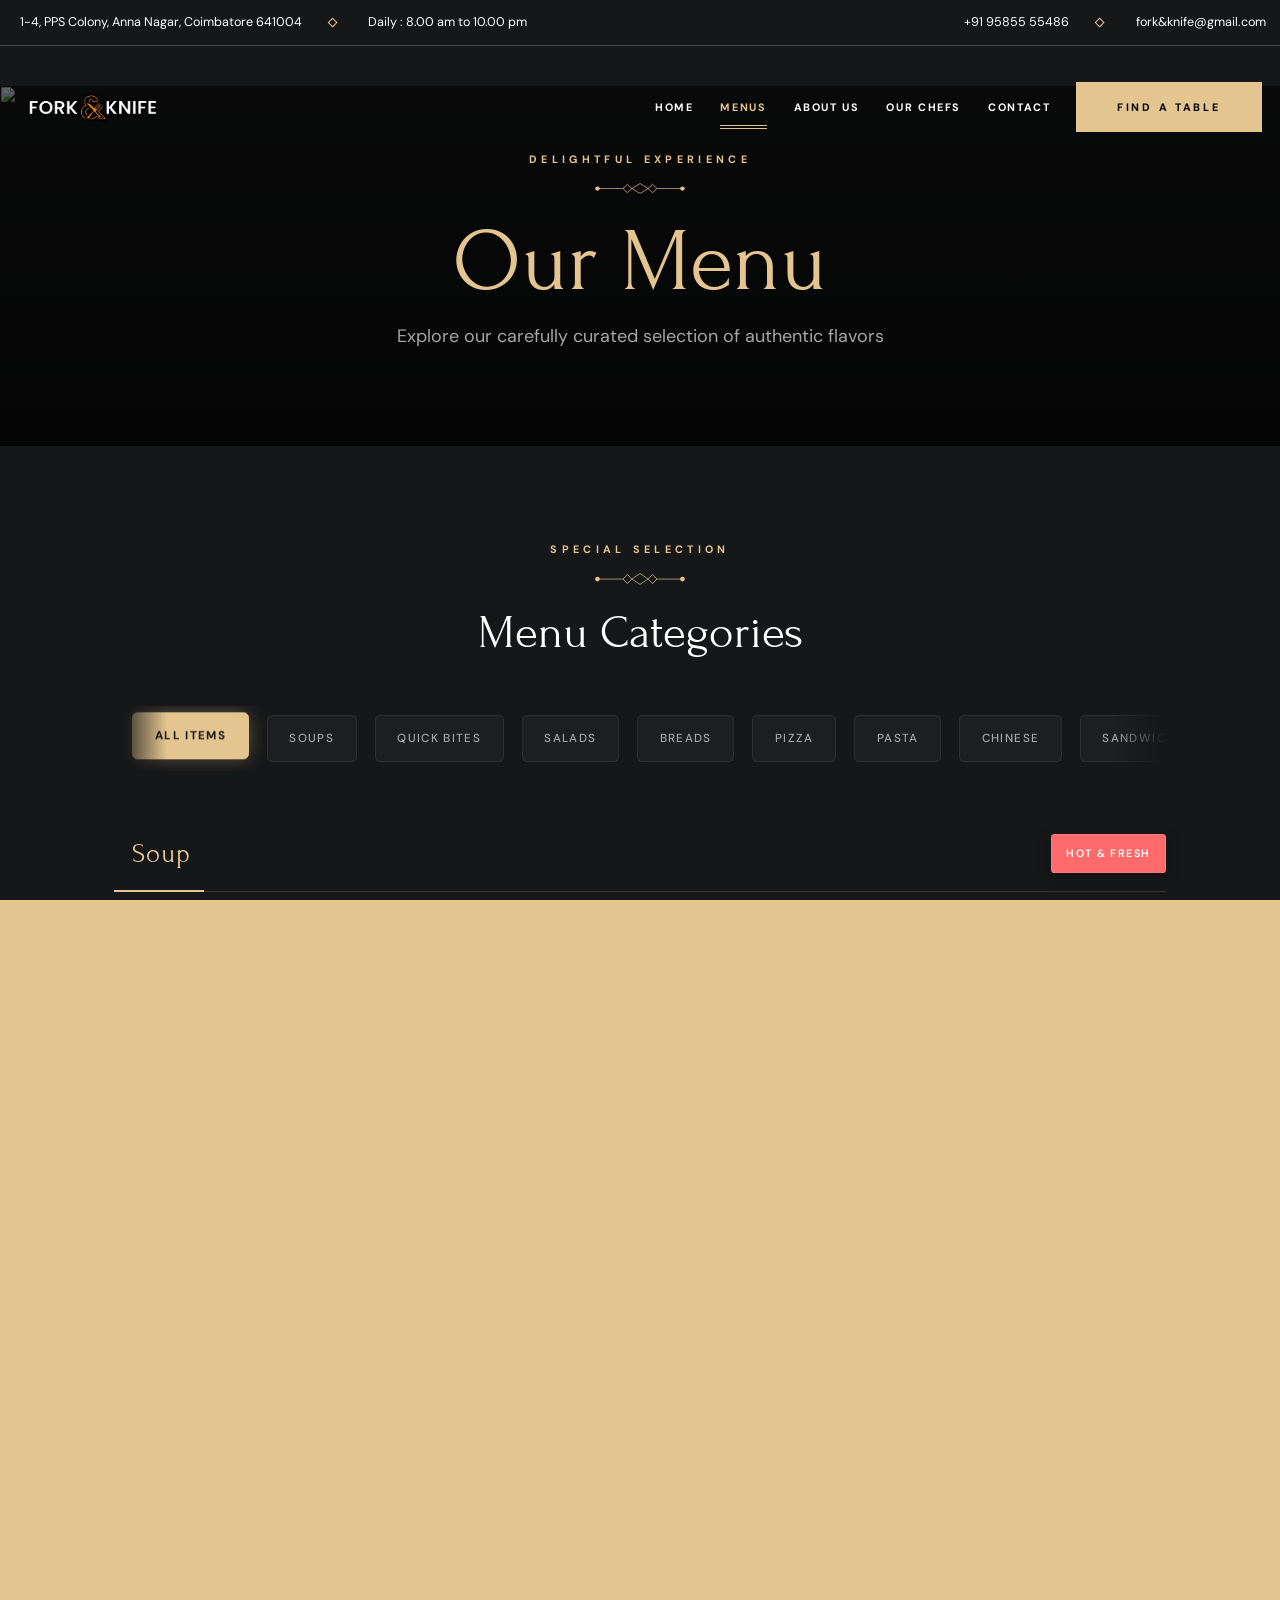
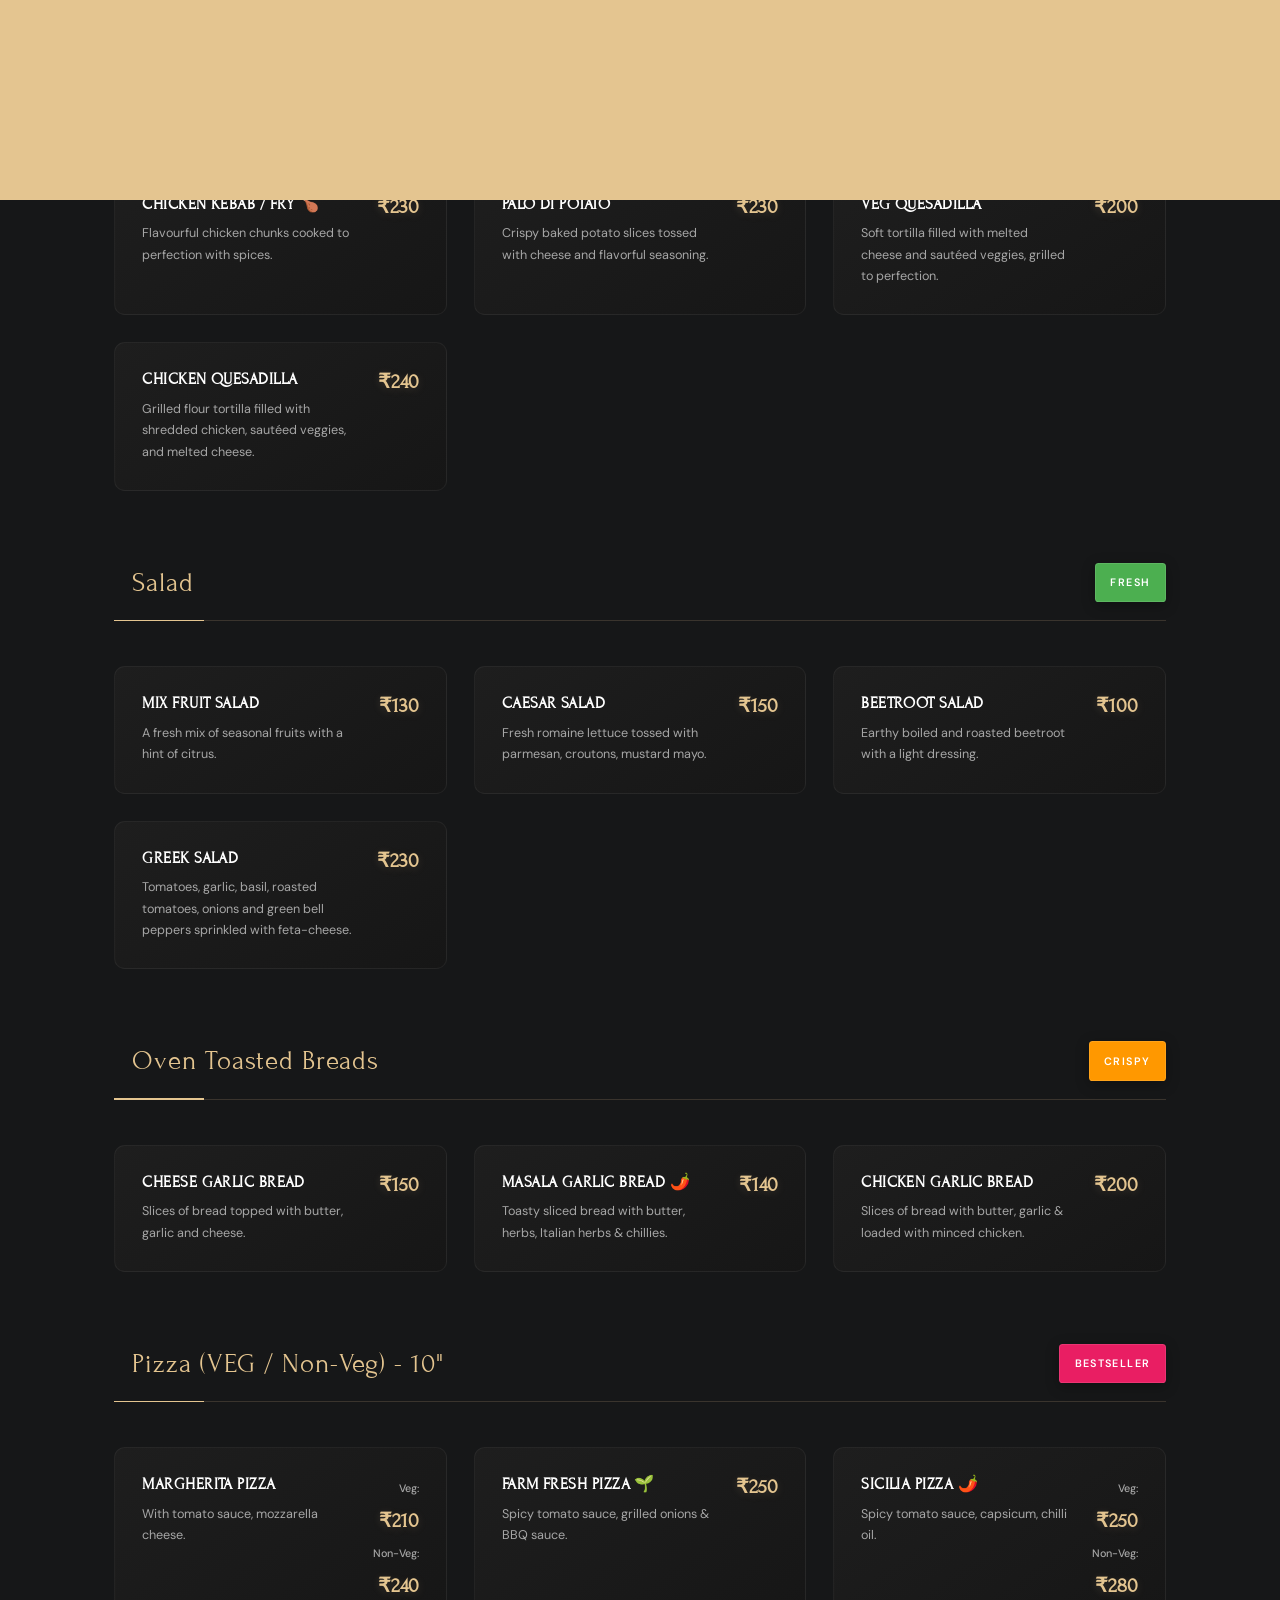
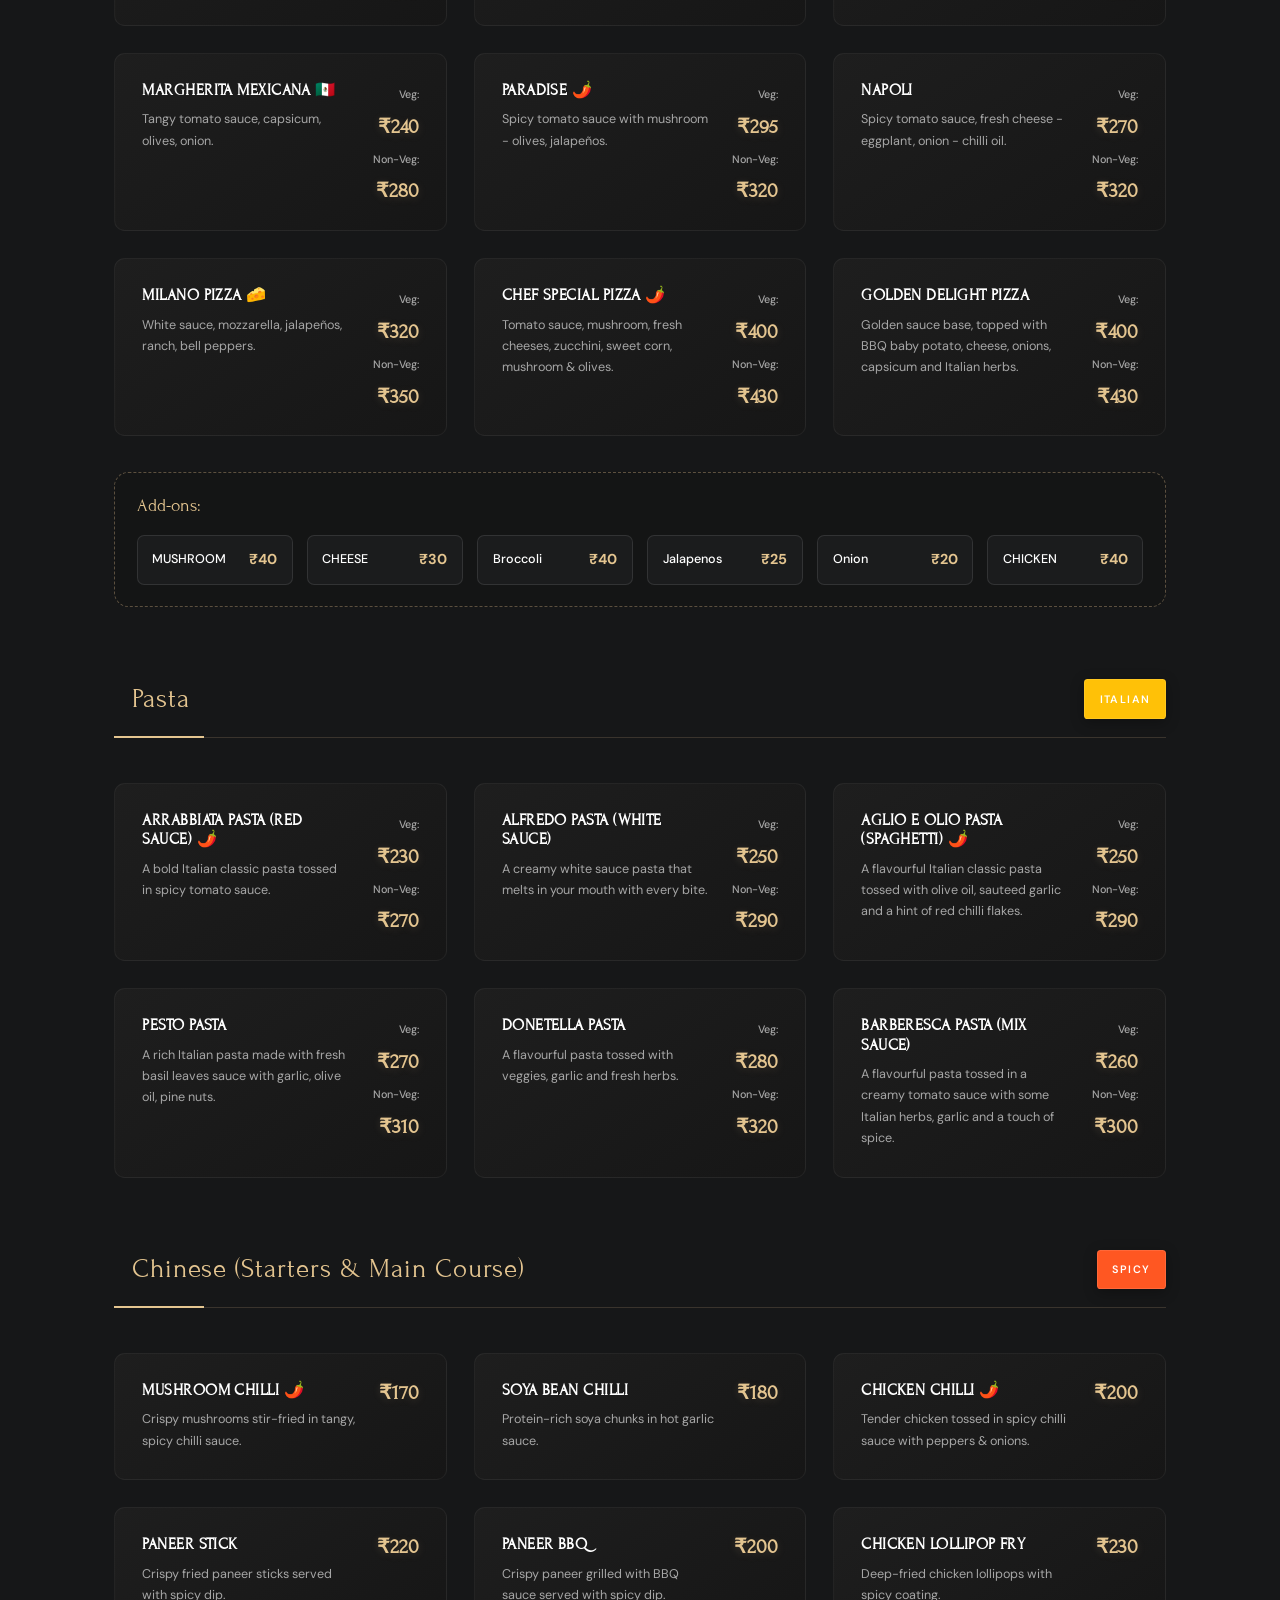
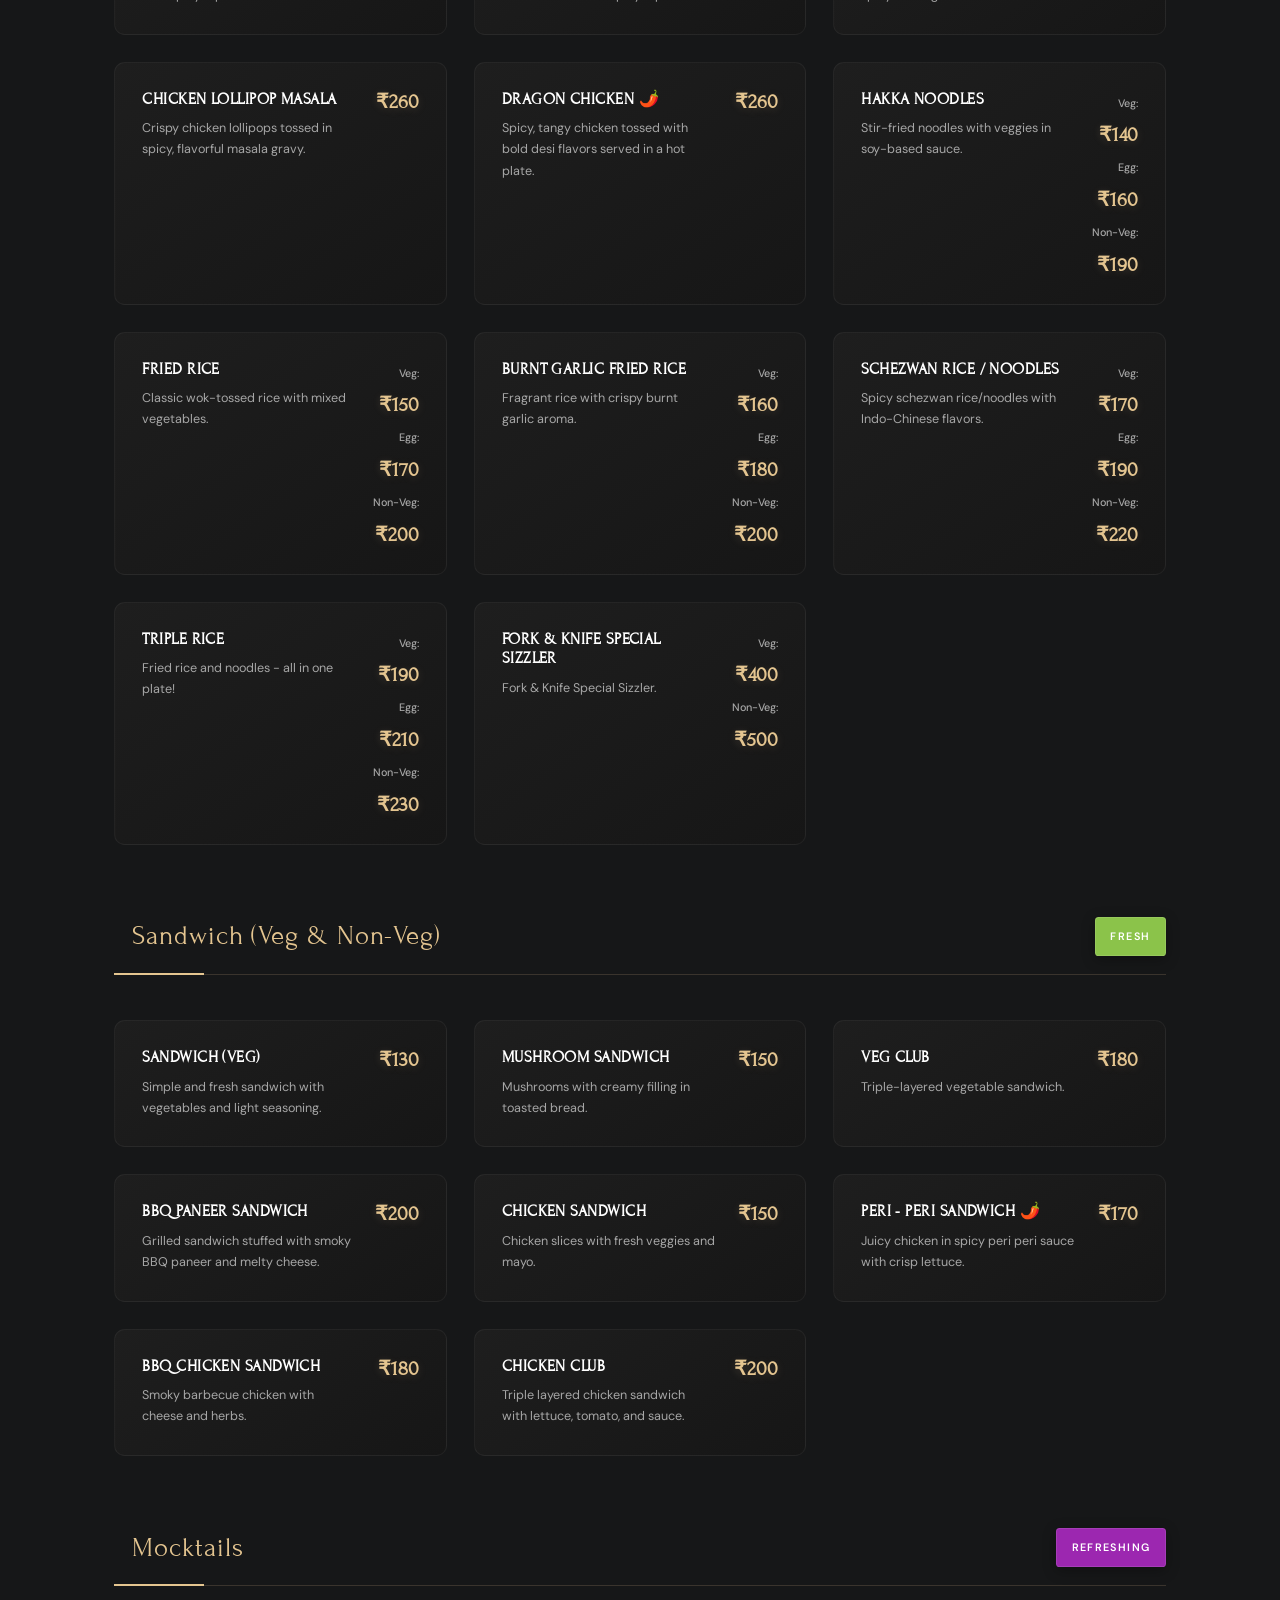
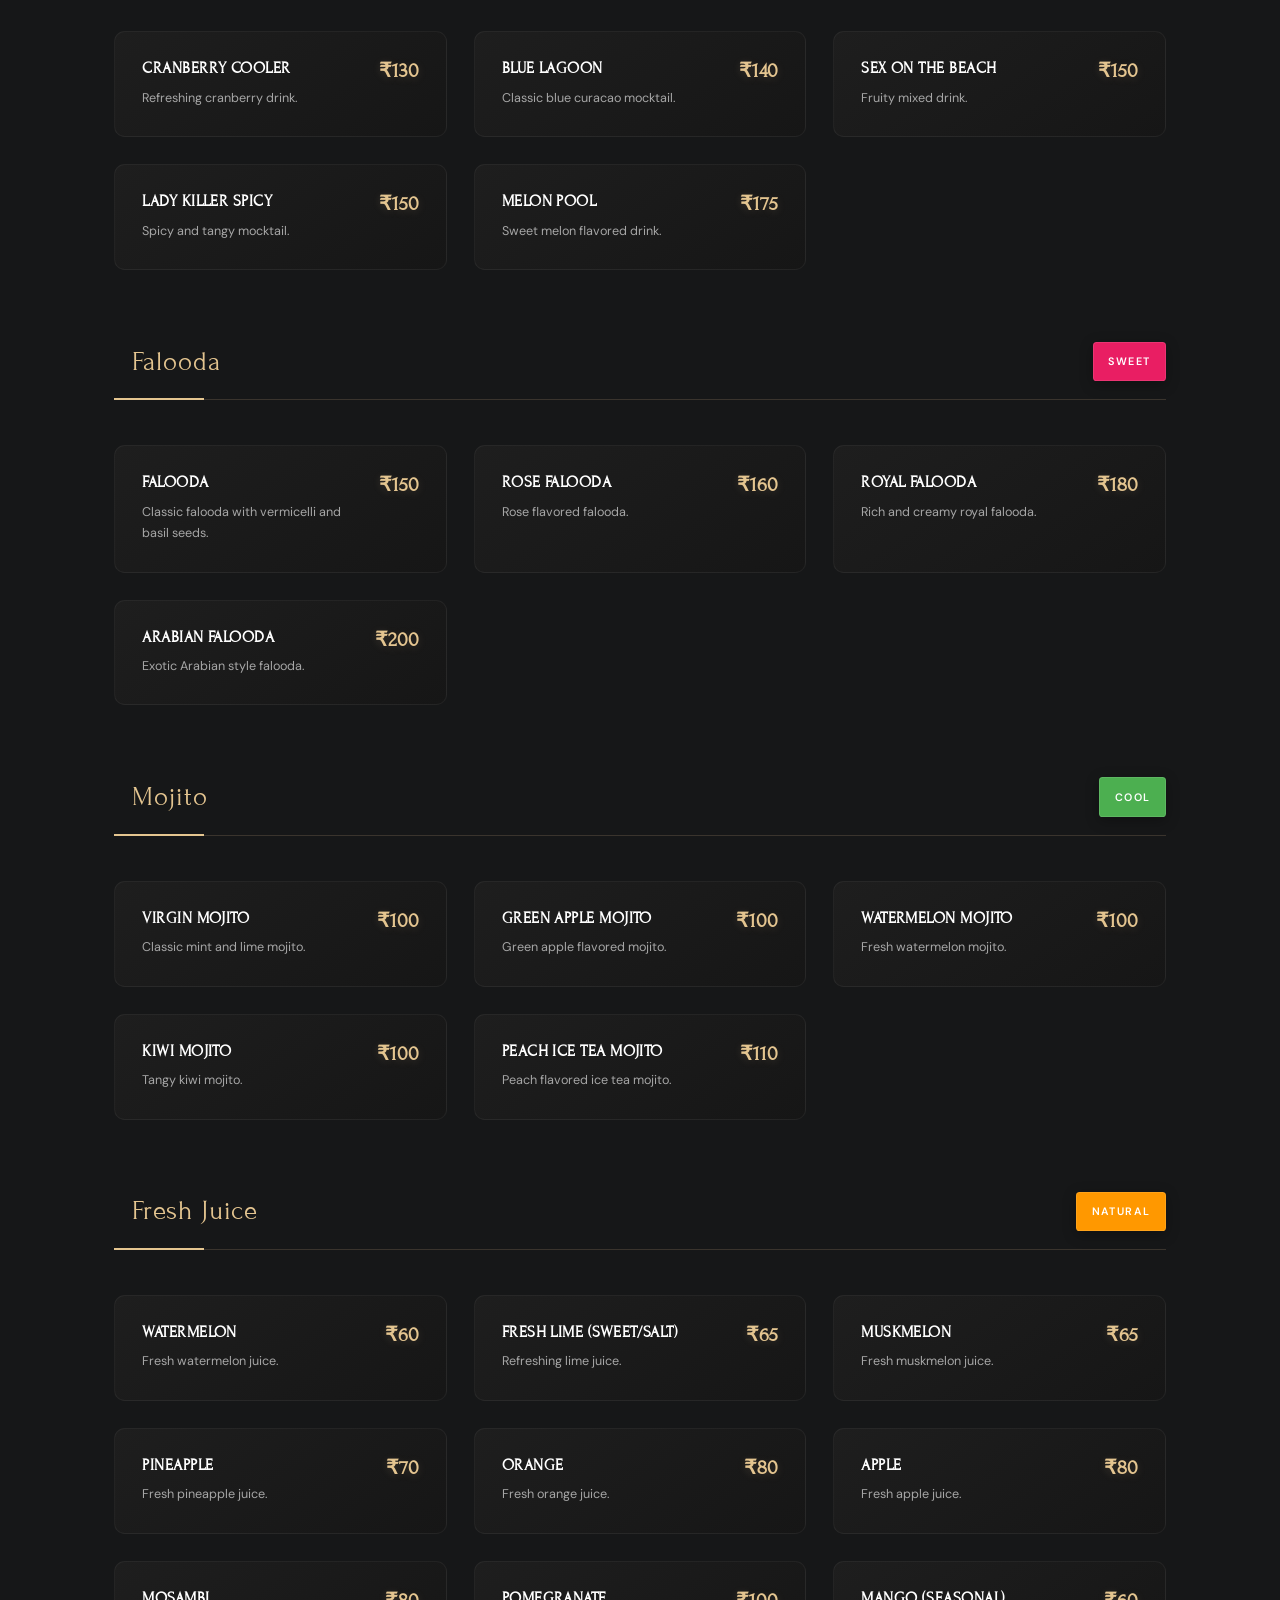
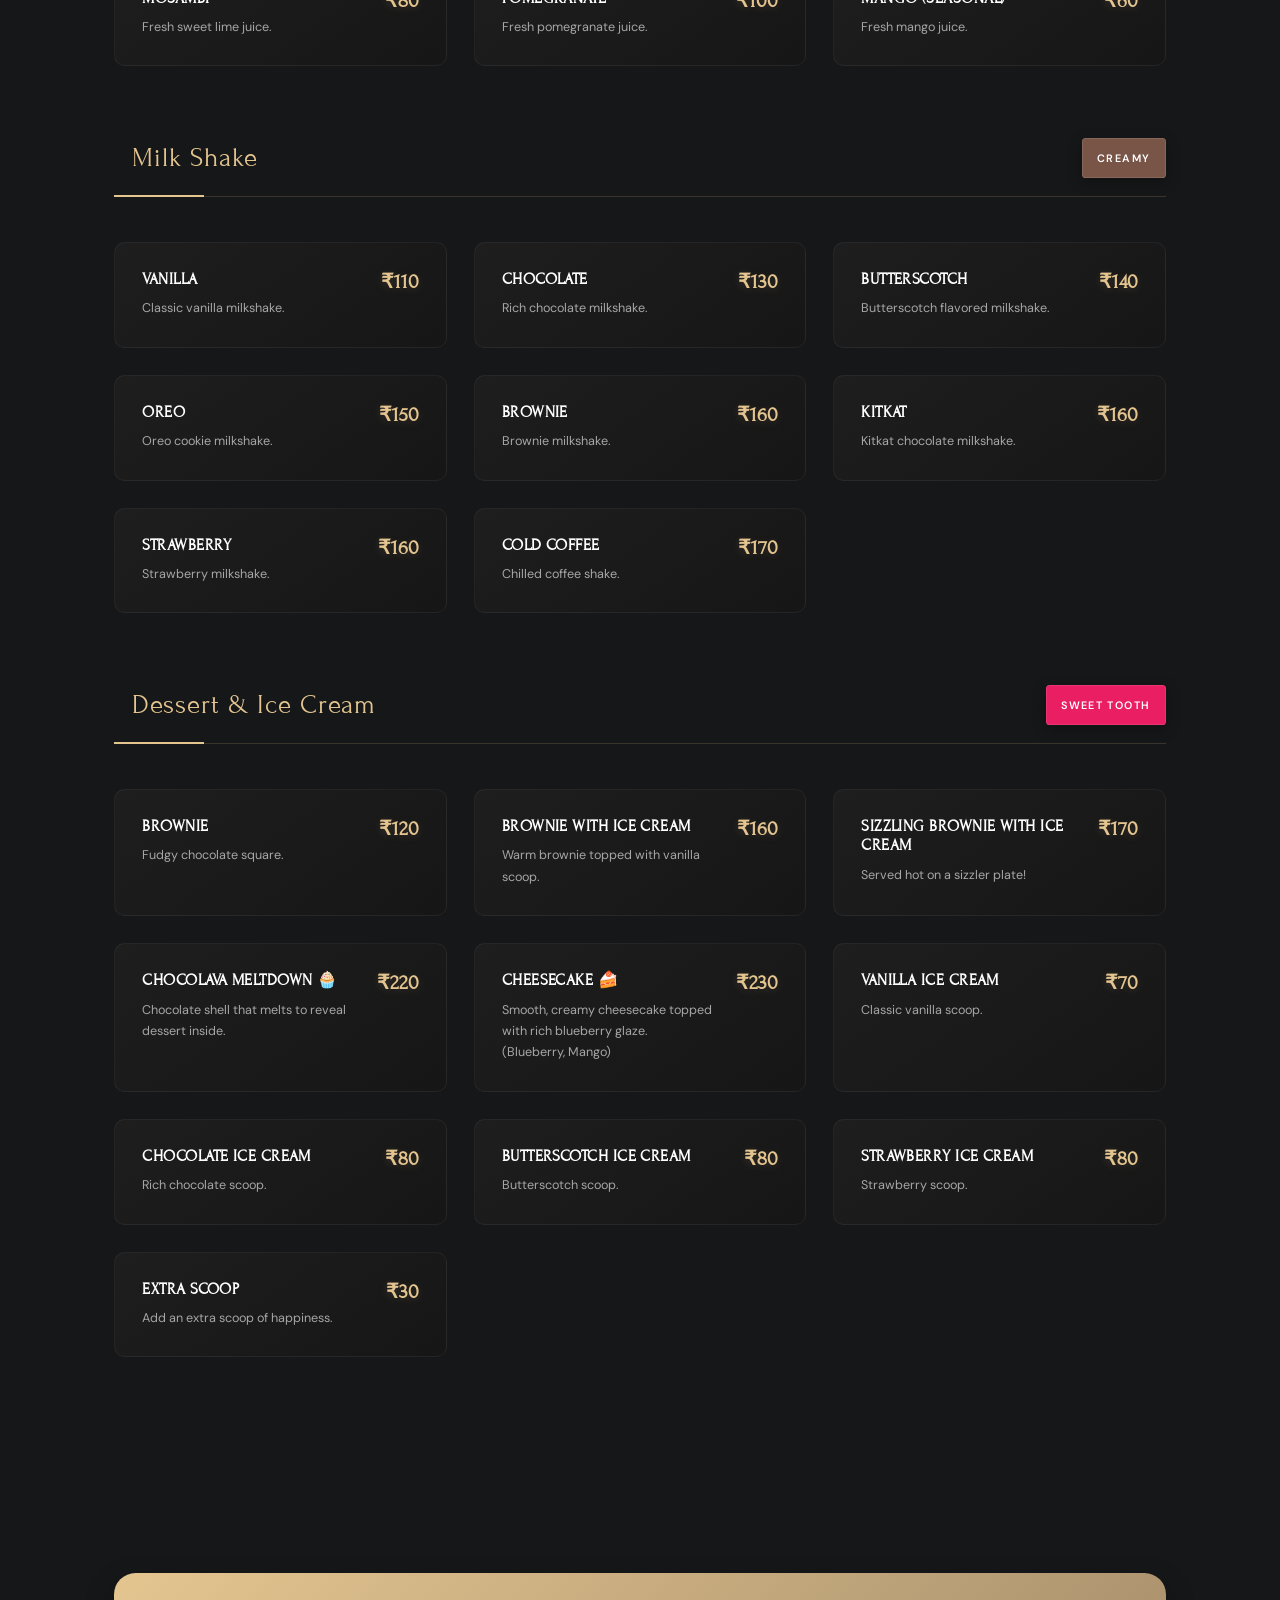
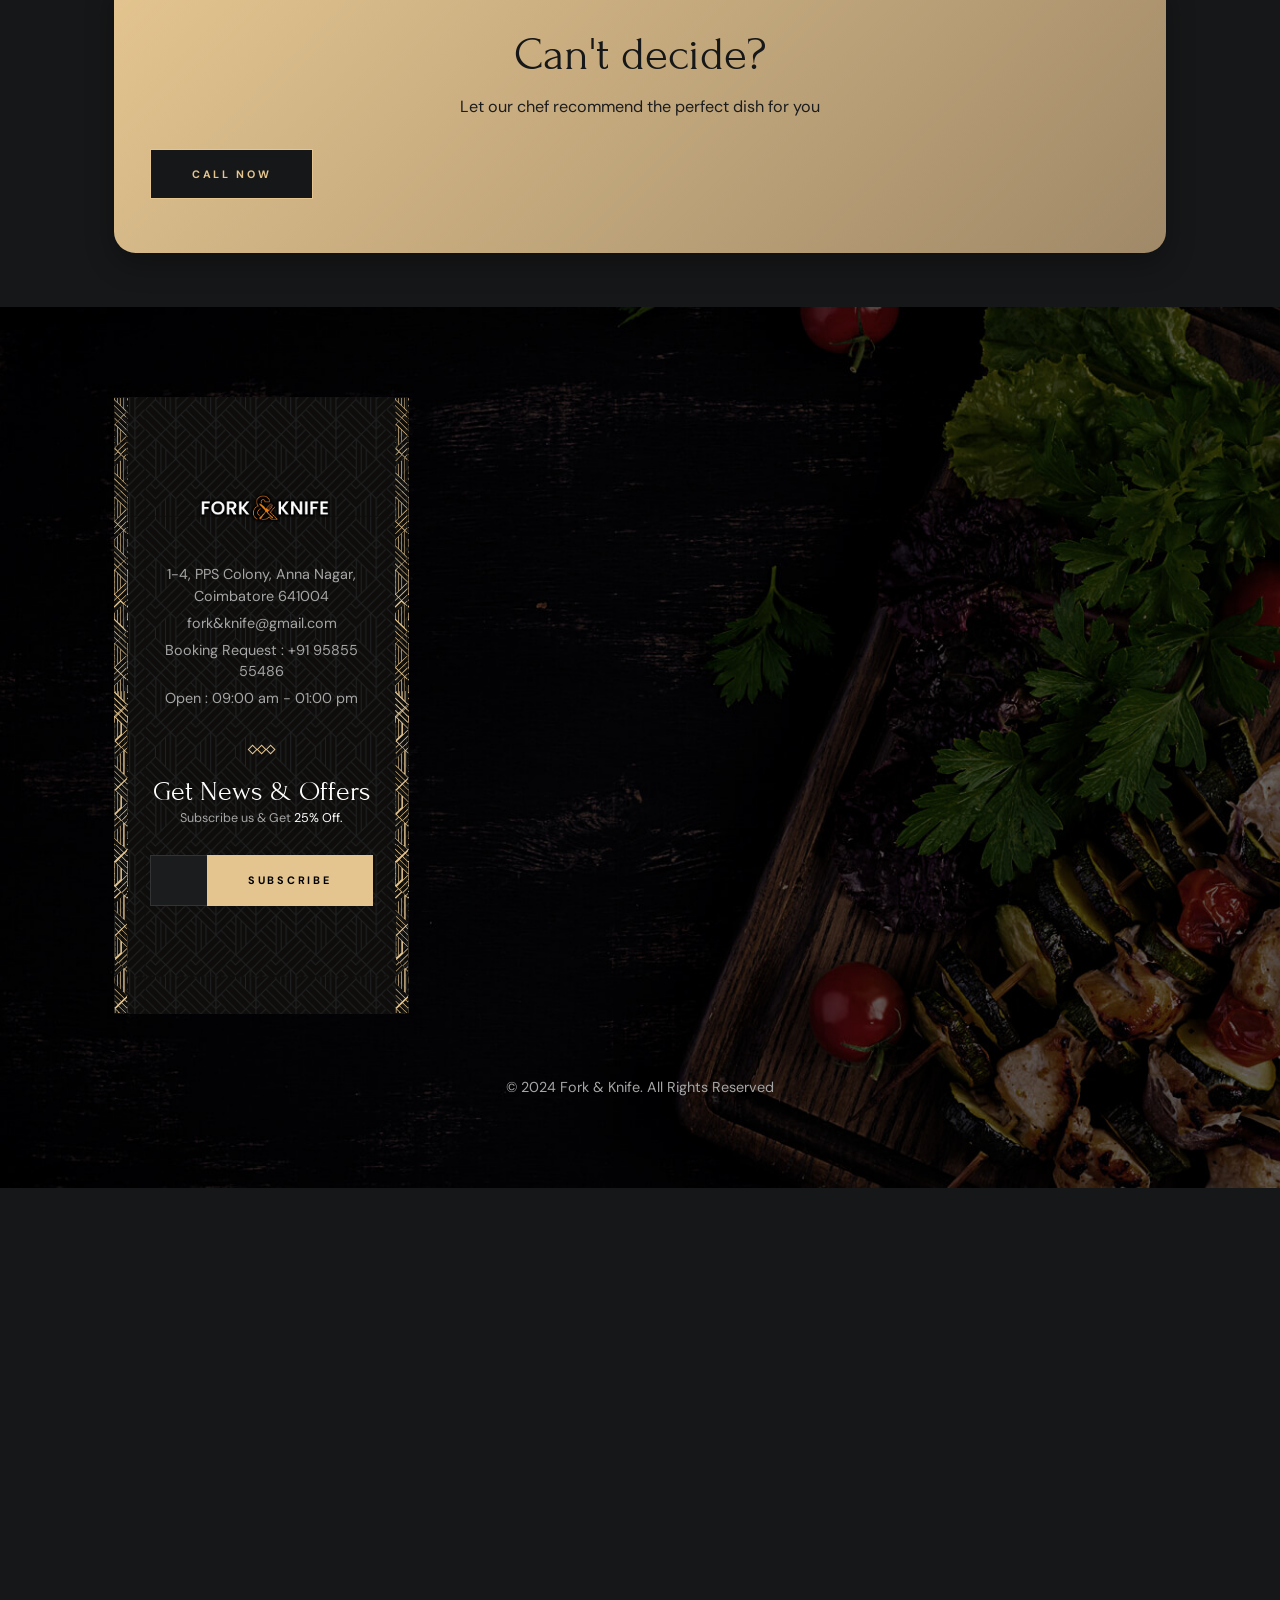
==== commit e19e594a: "10" ====
--- a/menu.html
+++ b/menu.html
@@ -13,6 +13,7 @@
     - favicon
   -->
     <link rel="shortcut icon" href="./favicon.svg" type="image/svg+xml">
+    <link rel="manifest" href="./manifest.json">
 
     <!-- 
     - google font link
--- a/assets/css/style.css
+++ b/assets/css/style.css
@@ -41,8 +41,8 @@
    * GRADIENT COLOR
    */
 
-  --loading-text-gradient: linear-gradient(90deg, transparent 0% 16.66%, var(--smoky-black-3) 33.33% 50%,  transparent 66.66% 75%);
-  --gradient-1: linear-gradient(to top,hsla(0, 0%, 0%, 0.9),hsla(0, 0%, 0%, 0.7),transparent);
+  --loading-text-gradient: linear-gradient(90deg, transparent 0% 16.66%, var(--smoky-black-3) 33.33% 50%, transparent 66.66% 75%);
+  --gradient-1: linear-gradient(to top, hsla(0, 0%, 0%, 0.9), hsla(0, 0%, 0%, 0.7), transparent);
 
   /**
    * TYPOGRAPHY
@@ -131,7 +131,9 @@
   box-sizing: border-box;
 }
 
-li { list-style: none; }
+li {
+  list-style: none;
+}
 
 a,
 img,
@@ -141,14 +143,18 @@
 button,
 select,
 ion-icon,
-textarea { display: block; }
+textarea {
+  display: block;
+}
 
 a {
   color: inherit;
   text-decoration: none;
 }
 
-img { height: auto; }
+img {
+  height: auto;
+}
 
 input,
 button,
@@ -166,9 +172,13 @@
   outline: none;
 }
 
-button { cursor: pointer; }
-
-address { font-style: normal; }
+button {
+  cursor: pointer;
+}
+
+address {
+  font-style: normal;
+}
 
 html {
   font-size: 10px;
@@ -186,15 +196,25 @@
   height: 300vh;
 }
 
-body.loaded { overflow: overlay; }
-
-body.nav-active { overflow: hidden; }
-
-::-webkit-scrollbar { width: 5px; }
-
-::-webkit-scrollbar-track { background-color: transparent; }
-
-::-webkit-scrollbar-thumb { background-color: var(--gold-crayola); }
+body.loaded {
+  overflow: overlay;
+}
+
+body.nav-active {
+  overflow: hidden;
+}
+
+::-webkit-scrollbar {
+  width: 5px;
+}
+
+::-webkit-scrollbar-track {
+  background-color: transparent;
+}
+
+::-webkit-scrollbar-thumb {
+  background-color: var(--gold-crayola);
+}
 
 
 
@@ -222,20 +242,30 @@
   line-height: var(--lineHeight-1);
 }
 
-.headline-1 { font-size: var(--fontSize-headline-1); }
+.headline-1 {
+  font-size: var(--fontSize-headline-1);
+}
 
 .headline-2 {
   font-size: var(--fontSize-headline-2);
   line-height: var(--lineHeight-6);
 }
 
-.title-1 { font-size: var(--fontSize-title-1); }
-
-.title-2 { font-size: var(--fontSize-title-2); }
-
-.title-3 { font-size: var(--fontSize-title-3); }
-
-.title-4 { font-size: var(--fontSize-title-4); }
+.title-1 {
+  font-size: var(--fontSize-title-1);
+}
+
+.title-2 {
+  font-size: var(--fontSize-title-2);
+}
+
+.title-3 {
+  font-size: var(--fontSize-title-3);
+}
+
+.title-4 {
+  font-size: var(--fontSize-title-4);
+}
 
 .body-1 {
   font-size: var(--fontSize-body-1);
@@ -247,13 +277,21 @@
   line-height: var(--lineHeight-4);
 }
 
-.body-3 { font-size: var(--fontSize-body-3); }
-
-.body-4 { font-size: var(--fontSize-body-4); }
-
-.label-1 { font-size: var(--fontSize-label-1); }
-
-.label-2 { font-size: var(--fontSize-label-2); }
+.body-3 {
+  font-size: var(--fontSize-body-3);
+}
+
+.body-4 {
+  font-size: var(--fontSize-body-4);
+}
+
+.label-1 {
+  font-size: var(--fontSize-label-1);
+}
+
+.label-2 {
+  font-size: var(--fontSize-label-2);
+}
 
 
 
@@ -263,7 +301,9 @@
   #REUSED STYLE
 \*-----------------------------------*/
 
-.container { padding-inline: 16px; }
+.container {
+  padding-inline: 16px;
+}
 
 .separator {
   width: 8px;
@@ -272,7 +312,9 @@
   transform: rotate(45deg);
 }
 
-.contact-label { font-weight: var(--weight-bold); }
+.contact-label {
+  font-weight: var(--weight-bold);
+}
 
 .contact-number {
   color: var(--gold-crayola);
@@ -303,9 +345,13 @@
   opacity: 1;
 }
 
-.contact-number::after { bottom: -5px; }
-
-.text-center { text-align: center; }
+.contact-number::after {
+  bottom: -5px;
+}
+
+.text-center {
+  text-align: center;
+}
 
 .img-cover {
   width: 100%;
@@ -358,7 +404,9 @@
   z-index: -1;
 }
 
-.btn .text { transition: var(--transition-1); }
+.btn .text {
+  transition: var(--transition-1);
+}
 
 .btn .text-2 {
   position: absolute;
@@ -369,9 +417,13 @@
   color: var(--smoky-black-1);
 }
 
-.btn:is(:hover, :focus-visible)::before { bottom: -50%; }
-
-.btn:is(:hover, :focus-visible) .text-1 { transform: translateY(-40px); }
+.btn:is(:hover, :focus-visible)::before {
+  bottom: -50%;
+}
+
+.btn:is(:hover, :focus-visible) .text-1 {
+  transform: translateY(-40px);
+}
 
 .btn:is(:hover, :focus-visible) .text-2 {
   top: 50%;
@@ -383,9 +435,13 @@
   color: var(--black);
 }
 
-.btn-secondary::before { background-color: var(--smoky-black-1); }
-
-.btn-secondary .text-2 { color: var(--white); }
+.btn-secondary::before {
+  background-color: var(--smoky-black-1);
+}
+
+.btn-secondary .text-2 {
+  color: var(--white);
+}
 
 .has-before,
 .has-after {
@@ -406,14 +462,18 @@
   z-index: 1;
 }
 
-.bg-black-10 { background-color: var(--smoky-black-2); }
+.bg-black-10 {
+  background-color: var(--smoky-black-2);
+}
 
 .grid-list {
   display: grid;
   gap: 40px;
 }
 
-.hover\:shine { position: relative; }
+.hover\:shine {
+  position: relative;
+}
 
 .hover\:shine::after {
   content: "";
@@ -447,7 +507,9 @@
   transition: var(--transition-1);
 }
 
-.btn-text:is(:hover, :focus-visible) { color: var(--white); }
+.btn-text:is(:hover, :focus-visible) {
+  color: var(--white);
+}
 
 .shape {
   display: none;
@@ -456,15 +518,24 @@
   z-index: -1;
 }
 
-.w-100 { width: 100%; }
-
-.move-anim { animation: move 5s linear infinite; }
+.w-100 {
+  width: 100%;
+}
+
+.move-anim {
+  animation: move 5s linear infinite;
+}
 
 @keyframes move {
+
   0%,
-  100% { transform: translateY(0); }
-
-  50% { transform: translateY(30px); }
+  100% {
+    transform: translateY(0);
+  }
+
+  50% {
+    transform: translateY(30px);
+  }
 }
 
 .has-bg-image {
@@ -484,9 +555,13 @@
   transition: border-color var(--transition-2);
 }
 
-.input-field::placeholder { color: inherit; }
-
-.input-field:focus { border-color: var(--gold-crayola); }
+.input-field::placeholder {
+  color: inherit;
+}
+
+.input-field:focus {
+  border-color: var(--gold-crayola);
+}
 
 .icon-wrapper {
   position: relative;
@@ -509,9 +584,13 @@
   pointer-events: none;
 }
 
-.icon-wrapper ion-icon:first-child { left: 15px; }
-
-.icon-wrapper ion-icon:last-child { right: 10px; }
+.icon-wrapper ion-icon:first-child {
+  left: 15px;
+}
+
+.icon-wrapper ion-icon:last-child {
+  right: 10px;
+}
 
 
 
@@ -535,9 +614,13 @@
   transition: var(--transition-2);
 }
 
-.preload > * { transition: var(--transition-1); }
-
-.preload.loaded > * { opacity: 0; }
+.preload>* {
+  transition: var(--transition-1);
+}
+
+.preload.loaded>* {
+  opacity: 0;
+}
 
 .preload.loaded {
   transition-delay: 250ms;
@@ -555,8 +638,13 @@
 }
 
 @keyframes rotate360 {
-  0% { transform: rotate(0); }
-  100% { transform: rotate(1turn); }
+  0% {
+    transform: rotate(0);
+  }
+
+  100% {
+    transform: rotate(1turn);
+  }
 }
 
 .preload .text {
@@ -576,8 +664,13 @@
 }
 
 @keyframes loadingText {
-  0% { background-position: 100%; }
-  100% { background-position: 0%; }
+  0% {
+    background-position: 100%;
+  }
+
+  100% {
+    background-position: 0%;
+  }
 }
 
 
@@ -588,7 +681,9 @@
   #TOPBAR
 \*-----------------------------------*/
 
-.topbar { display: none; }
+.topbar {
+  display: none;
+}
 
 
 
@@ -598,7 +693,9 @@
   #HEADER
 \*-----------------------------------*/
 
-.header .btn { display: none; }
+.header .btn {
+  display: none;
+}
 
 .header {
   position: fixed;
@@ -646,13 +743,22 @@
 }
 
 @keyframes menuBtn {
-  0% { transform: scaleX(1); }
-  100% { transform: scaleX(0.5); }
-}
-
-.nav-open-btn .line-2 { animation-delay: 150ms; }
-
-.nav-open-btn .line-3 { animation-delay: 300ms; }
+  0% {
+    transform: scaleX(1);
+  }
+
+  100% {
+    transform: scaleX(0.5);
+  }
+}
+
+.nav-open-btn .line-2 {
+  animation-delay: 150ms;
+}
+
+.nav-open-btn .line-3 {
+  animation-delay: 300ms;
+}
 
 .navbar {
   position: fixed;
@@ -684,9 +790,13 @@
   margin-block: 30px 20px;
 }
 
-.navbar .close-btn ion-icon { --ionicon-stroke-width: 40px; }
-
-.navbar .close-btn:is(:hover, :focus-visible) { color: var(--gold-crayola); }
+.navbar .close-btn ion-icon {
+  --ionicon-stroke-width: 40px;
+}
+
+.navbar .close-btn:is(:hover, :focus-visible) {
+  color: var(--gold-crayola);
+}
 
 .navbar .logo {
   max-width: max-content;
@@ -699,7 +809,9 @@
   margin-block-end: 100px;
 }
 
-.navbar-item { border-block-start: 1px solid var(--white-alpha-20); }
+.navbar-item {
+  border-block-start: 1px solid var(--white-alpha-20);
+}
 
 .navbar-link {
   position: relative;
@@ -709,9 +821,13 @@
   max-width: unset;
 }
 
-.navbar-link::after { display: none; }
-
-.navbar-link .span { transition: var(--transition-1); }
+.navbar-link::after {
+  display: none;
+}
+
+.navbar-link .span {
+  transition: var(--transition-1);
+}
 
 .navbar-link:is(:hover, :focus-visible, .active) .span {
   color: var(--gold-crayola);
@@ -727,26 +843,42 @@
   transition: var(--transition-1);
 }
 
-.navbar-link:is(:hover, :focus-visible, .active) .separator { opacity: 1; }
-
-.navbar-title { margin-block-end: 15px; }
-
-.navbar-text { margin-block: 10px; }
-
-.navbar .body-4 { color: var(--quick-silver); }
-
-.sidebar-link { transition: var(--transition-1); }
-
-.sidebar-link:is(:hover, :focus-visible) { color: var(--gold-crayola); }
+.navbar-link:is(:hover, :focus-visible, .active) .separator {
+  opacity: 1;
+}
+
+.navbar-title {
+  margin-block-end: 15px;
+}
+
+.navbar-text {
+  margin-block: 10px;
+}
+
+.navbar .body-4 {
+  color: var(--quick-silver);
+}
+
+.sidebar-link {
+  transition: var(--transition-1);
+}
+
+.sidebar-link:is(:hover, :focus-visible) {
+  color: var(--gold-crayola);
+}
 
 .navbar .text-center .separator {
   margin-block: 30px;
   margin-inline: auto;
 }
 
-.navbar .contact-label { margin-block-end: 10px; }
-
-.navbar::-webkit-scrollbar-thumb { background-color: var(--white-alpha-10); }
+.navbar .contact-label {
+  margin-block-end: 10px;
+}
+
+.navbar::-webkit-scrollbar-thumb {
+  background-color: var(--white-alpha-10);
+}
 
 .overlay {
   position: fixed;
@@ -774,7 +906,9 @@
   #HERO
 \*-----------------------------------*/
 
-.hero .slider-btn { display: none; }
+.hero .slider-btn {
+  display: none;
+}
 
 .hero {
   position: relative;
@@ -822,15 +956,26 @@
 }
 
 @keyframes smoothScale {
-  0% { transform: scale(1); }
-  100% { transform: scale(1.15); }
-}
-
-.hero .section-subtitle::after { margin-block: 14px 20px; }
-
-.hero-text { margin-block: 10px 40px; }
-
-.hero .btn { margin-inline: auto; }
+  0% {
+    transform: scale(1);
+  }
+
+  100% {
+    transform: scale(1.15);
+  }
+}
+
+.hero .section-subtitle::after {
+  margin-block: 14px 20px;
+}
+
+.hero-text {
+  margin-block: 10px 40px;
+}
+
+.hero .btn {
+  margin-inline: auto;
+}
 
 .hero-btn {
   position: absolute;
@@ -884,13 +1029,21 @@
   }
 }
 
-.hero .slider-item.active .section-subtitle { animation-delay: 500ms; }
-
-.hero .slider-item.active .hero-title { animation-delay: 1000ms; }
-
-.hero .slider-item.active .hero-text { animation-delay: 1.5s; }
-
-.hero .slider-item.active .btn { animation-delay: 2s; }
+.hero .slider-item.active .section-subtitle {
+  animation-delay: 500ms;
+}
+
+.hero .slider-item.active .hero-title {
+  animation-delay: 1000ms;
+}
+
+.hero .slider-item.active .hero-text {
+  animation-delay: 1.5s;
+}
+
+.hero .slider-item.active .btn {
+  animation-delay: 2s;
+}
 
 
 
@@ -900,11 +1053,17 @@
   #SERVICE
 \*-----------------------------------*/
 
-.service .section-title { margin-block-end: 16px; }
-
-.service .section-text { margin-block-end: 40px; }
-
-.service-card { overflow: hidden; }
+.service .section-title {
+  margin-block-end: 16px;
+}
+
+.service .section-text {
+  margin-block-end: 40px;
+}
+
+.service-card {
+  overflow: hidden;
+}
 
 .service-card .has-before {
   padding-block: 30px;
@@ -933,11 +1092,17 @@
   transition-delay: 300ms;
 }
 
-.service-card .card-banner { transition: var(--transition-2); }
-
-.service-card:is(:hover, :focus-within) .card-banner { transform: scale(1.05); }
-
-.service .card-title { margin-block-end: 12px; }
+.service-card .card-banner {
+  transition: var(--transition-2);
+}
+
+.service-card:is(:hover, :focus-within) .card-banner {
+  transform: scale(1.05);
+}
+
+.service .card-title {
+  margin-block-end: 12px;
+}
 
 
 
@@ -947,7 +1112,9 @@
   #ABOUT
 \*-----------------------------------*/
 
-.about .section-text { margin-block: 15px 30px; }
+.about .section-text {
+  margin-block: 15px 30px;
+}
 
 .about .btn {
   margin-inline: auto;
@@ -964,11 +1131,17 @@
   margin-block-end: 120px;
 }
 
-.about-banner > .w-100 { padding-inline-start: 50px; }
-
-.about .abs-img { position: absolute; }
-
-.about .abs-img::before { z-index: -1; }
+.about-banner>.w-100 {
+  padding-inline-start: 50px;
+}
+
+.about .abs-img {
+  position: absolute;
+}
+
+.about .abs-img::before {
+  z-index: -1;
+}
 
 .about .abs-img-1 {
   bottom: -120px;
@@ -1009,14 +1182,18 @@
   #SPECIAL DISH
 \*-----------------------------------*/
 
-.special-dish-content { padding-block: 70px; }
+.special-dish-content {
+  padding-block: 70px;
+}
 
 .special-dish .abs-img {
   margin-inline: auto;
   margin-block-end: 12px;
 }
 
-.special-dish .section-text { margin-block: 16px 40px; }
+.special-dish .section-text {
+  margin-block: 16px 40px;
+}
 
 .special-dish-content .wrapper {
   display: flex;
@@ -1031,9 +1208,13 @@
   color: var(--davys-grey);
 }
 
-.special-dish-content .span { color: var(--gold-crayola); }
-
-.special-dish .btn { margin-inline: auto; }
+.special-dish-content .span {
+  color: var(--gold-crayola);
+}
+
+.special-dish .btn {
+  margin-inline: auto;
+}
 
 
 
@@ -1043,9 +1224,13 @@
   #MENU
 \*-----------------------------------*/
 
-.menu .section-title { margin-block-end: 40px; }
-
-.menu .grid-list { margin-block-end: 50px; }
+.menu .section-title {
+  margin-block-end: 40px;
+}
+
+.menu .grid-list {
+  margin-block-end: 50px;
+}
 
 .menu-card {
   display: flex;
@@ -1053,9 +1238,13 @@
   gap: 20px;
 }
 
-.hover\:card .card-banner { background-color: var(--gold-crayola); }
-
-.hover\:card .card-banner .img-cover { transition: var(--transition-2); }
+.hover\:card .card-banner {
+  background-color: var(--gold-crayola);
+}
+
+.hover\:card .card-banner .img-cover {
+  transition: var(--transition-2);
+}
 
 .hover\:card:is(:hover, :focus-within) .card-banner .img-cover {
   opacity: 0.7;
@@ -1067,9 +1256,13 @@
   border-radius: var(--radius-24);
 }
 
-.menu-card .card-title { transition: var(--transition-1); }
-
-.menu-card .card-title:is(:hover, :focus-visible) { color: var(--gold-crayola); }
+.menu-card .card-title {
+  transition: var(--transition-1);
+}
+
+.menu-card .card-title:is(:hover, :focus-visible) {
+  color: var(--gold-crayola);
+}
 
 .menu-card .badge {
   background-color: var(--gold-crayola);
@@ -1143,7 +1336,9 @@
   margin-block: 40px 50px;
 }
 
-.testi .separator { animation: rotate360 15s linear infinite; }
+.testi .separator {
+  animation: rotate360 15s linear infinite;
+}
 
 .profile .img {
   margin-inline: auto;
@@ -1166,37 +1361,53 @@
   #RESERVATION
 \*-----------------------------------*/
 
-.reservation-form { margin-block-start: -270px; }
-
-.form-text { margin-block-end: 40px; }
+.reservation-form {
+  margin-block-start: -270px;
+}
+
+.form-text {
+  margin-block-end: 40px;
+}
 
 .form-text .link {
   display: inline;
   color: var(--gold-crayola);
 }
 
-.form-right .headline-1 { margin-block-end: 40px; }
-
-.form-right .contact-label { margin-block-end: 5px; }
-
-.form-right .separator { margin: 20px auto; }
+.form-right .headline-1 {
+  margin-block-end: 40px;
+}
+
+.form-right .contact-label {
+  margin-block-end: 5px;
+}
+
+.form-right .separator {
+  margin: 20px auto;
+}
 
 .form-right .body-4 {
   color: var(--quick-silver);
   line-height: var(--lineHeight-3);
 }
 
-.form-right .body-4:not(:last-child) { margin-block-end: 25px; }
+.form-right .body-4:not(:last-child) {
+  margin-block-end: 25px;
+}
 
 .form-left,
-.form-right { padding: 40px 20px 30px; }
+.form-right {
+  padding: 40px 20px 30px;
+}
 
 .input-field[type="date"] {
   text-transform: uppercase;
   padding-inline-end: 10px;
 }
 
-.input-field[type="date"]::-webkit-calendar-picker-indicator { opacity: 0; }
+.input-field[type="date"]::-webkit-calendar-picker-indicator {
+  opacity: 0;
+}
 
 textarea.input-field {
   resize: none;
@@ -1223,13 +1434,21 @@
   #FEATURES
 \*-----------------------------------*/
 
-.features .section-title { margin-block-end: 40px; }
-
-.feature-card { padding: 30px 20px 40px; }
-
-.feature-item:nth-child(2n+1) .feature-card { background-color: var(--eerie-black-3); }
-
-.feature-item:nth-child(2n) .feature-card { background-color: var(--smoky-black-3); }
+.features .section-title {
+  margin-block-end: 40px;
+}
+
+.feature-card {
+  padding: 30px 20px 40px;
+}
+
+.feature-item:nth-child(2n+1) .feature-card {
+  background-color: var(--eerie-black-3);
+}
+
+.feature-item:nth-child(2n) .feature-card {
+  background-color: var(--smoky-black-3);
+}
 
 .feature-card .card-icon {
   max-width: max-content;
@@ -1237,9 +1456,13 @@
   transition: var(--transition-2);
 }
 
-.feature-card:hover .card-icon { transform: scale(-1) rotate(180deg); }
-
-.feature-card .card-title { margin-block: 20px; }
+.feature-card:hover .card-icon {
+  transform: scale(-1) rotate(180deg);
+}
+
+.feature-card .card-title {
+  margin-block: 20px;
+}
 
 .feature-card .card-text {
   color: var(--quick-silver);
@@ -1254,7 +1477,9 @@
   #EVENT
 \*-----------------------------------*/
 
-.event .section-title { margin-block-end: 40px; }
+.event .section-title {
+  margin-block-end: 40px;
+}
 
 .event-card {
   position: relative;
@@ -1289,9 +1514,13 @@
   margin-block-end: 5px;
 }
 
-.event-card .card-banner .img-cover { transition: var(--transition-2); }
-
-.event-card:is(:hover, :focus-within) .img-cover { transform: scale(1.05); }
+.event-card .card-banner .img-cover {
+  transition: var(--transition-2);
+}
+
+.event-card:is(:hover, :focus-within) .img-cover {
+  transform: scale(1.05);
+}
 
 .event .btn {
   margin-inline: auto;
@@ -1306,7 +1535,9 @@
   #FOOTER
 \*-----------------------------------*/
 
-.footer-top { margin-block-end: 70px; }
+.footer-top {
+  margin-block-end: 70px;
+}
 
 .footer-brand {
   position: relative;
@@ -1324,9 +1555,13 @@
   background-image: url("../images/footer-form-pattern.svg");
 }
 
-.footer-brand::before { left: 0; }
-
-.footer-brand::after { right: 0; }
+.footer-brand::before {
+  left: 0;
+}
+
+.footer-brand::after {
+  right: 0;
+}
 
 .footer-brand .logo {
   max-width: max-content;
@@ -1344,7 +1579,9 @@
   transition: var(--transition-1);
 }
 
-.footer-brand .contact-link:is(:hover, :focus-visible) { color: var(--gold-crayola); }
+.footer-brand .contact-link:is(:hover, :focus-visible) {
+  color: var(--gold-crayola);
+}
 
 .footer-brand .wrapper {
   display: flex;
@@ -1353,18 +1590,26 @@
   margin-block: 40px 25px;
 }
 
-.footer-brand .separator { animation: rotate360 15s linear infinite; }
-
-.footer-brand .label-1 { margin-block-end: 30px; }
+.footer-brand .separator {
+  animation: rotate360 15s linear infinite;
+}
+
+.footer-brand .label-1 {
+  margin-block-end: 30px;
+}
 
 .footer-brand .label-1 .span {
   display: inline;
   color: var(--white);
 }
 
-.footer-brand .icon-wrapper .input-field { cursor: text; }
-
-.footer-brand .btn { min-width: 100%; }
+.footer-brand .icon-wrapper .input-field {
+  cursor: text;
+}
+
+.footer-brand .btn {
+  min-width: 100%;
+}
 
 .footer-list {
   display: grid;
@@ -1380,7 +1625,9 @@
   transition: var(--transition-1);
 }
 
-.footer-link:is(:hover, :focus-visible) { color: var(--gold-crayola); }
+.footer-link:is(:hover, :focus-visible) {
+  color: var(--gold-crayola);
+}
 
 .copyright {
   color: var(--quick-silver);
@@ -1469,7 +1716,9 @@
     margin-inline: auto;
   }
 
-  .contact-number { --fontSize-body-1: 3rem; }
+  .contact-number {
+    --fontSize-body-1: 3rem;
+  }
 
 
 
@@ -1489,10 +1738,14 @@
     transition: var(--transition-1);
   }
 
-  .topbar:has(~ .header.active) { transform: translateY(-100%); }
+  .topbar:has(~ .header.active) {
+    transform: translateY(-100%);
+  }
 
   .topbar-item:not(.link),
-  .topbar .separator { display: none; }
+  .topbar .separator {
+    display: none;
+  }
 
   .topbar .container,
   .topbar-item {
@@ -1505,15 +1758,25 @@
     gap: 30px;
   }
 
-  .topbar-item { gap: 6px; }
-
-  .topbar-item ion-icon { --ionicon-stroke-width: 60px; }
-
-  .topbar-item .span { font-size: var(--fontSize-label-1); }
-
-  .topbar .link { transition: var(--transition-1); }
-
-  .topbar .link:is(:hover, :focus-visible) { color: var(--gold-crayola); }
+  .topbar-item {
+    gap: 6px;
+  }
+
+  .topbar-item ion-icon {
+    --ionicon-stroke-width: 60px;
+  }
+
+  .topbar-item .span {
+    font-size: var(--fontSize-label-1);
+  }
+
+  .topbar .link {
+    transition: var(--transition-1);
+  }
+
+  .topbar .link:is(:hover, :focus-visible) {
+    color: var(--gold-crayola);
+  }
 
 
 
@@ -1521,9 +1784,13 @@
    * HEADER
    */
 
-  .header { top: 51px; }
-
-  .header.active { top: 0; }
+  .header {
+    top: 51px;
+  }
+
+  .header.active {
+    top: 0;
+  }
 
   .header .btn {
     display: block;
@@ -1536,7 +1803,9 @@
    * HERO
    */
 
-  .hero-btn { transform: scale(0.7); }
+  .hero-btn {
+    transform: scale(0.7);
+  }
 
 
 
@@ -1555,13 +1824,21 @@
    * ABOUT
    */
 
-  .about .container { gap: 80px; }
-
-  .about-banner > .w-100 { padding-inline-start: 90px; }
-
-  .about .abs-img-1 { width: 285px; }
-
-  .about .contact-number { --fontSize-body-1: 2.4rem; }
+  .about .container {
+    gap: 80px;
+  }
+
+  .about-banner>.w-100 {
+    padding-inline-start: 90px;
+  }
+
+  .about .abs-img-1 {
+    width: 285px;
+  }
+
+  .about .contact-number {
+    --fontSize-body-1: 2.4rem;
+  }
 
 
 
@@ -1576,7 +1853,9 @@
     gap: 15px;
   }
 
-  .menu-card .badge { margin-block-start: 0; }
+  .menu-card .badge {
+    margin-block-start: 0;
+  }
 
   .menu-card .span {
     flex-grow: 1;
@@ -1610,12 +1889,14 @@
    * FOOTER
    */
 
-  .footer-brand > * {
+  .footer-brand>* {
     max-width: 460px;
     margin-inline: auto;
   }
 
-  .footer .input-wrapper { position: relative; }
+  .footer .input-wrapper {
+    position: relative;
+  }
 
   .footer .input-field {
     margin-block-end: 0;
@@ -1646,9 +1927,13 @@
    * REUSED STYLE
    */
 
-  .grid-list { grid-template-columns: 1fr 1fr; }
-
-  :is(.service, .event) .container { max-width: 820px; }
+  .grid-list {
+    grid-template-columns: 1fr 1fr;
+  }
+
+  :is(.service, .event) .container {
+    max-width: 820px;
+  }
 
   :is(.service, .event) .grid-list li:last-child {
     grid-column: 1 / 3;
@@ -1662,7 +1947,9 @@
    * HEADER
    */
 
-  .navbar-list { margin-inline: 30px; }
+  .navbar-list {
+    margin-inline: 30px;
+  }
 
 
 
@@ -1685,11 +1972,17 @@
     transition: var(--transition-1);
   }
 
-  .hero .slider-btn ion-icon { transform: rotate(-45deg); }
-
-  .hero .slider-btn.prev { left: 30px; }
-
-  .hero .slider-btn.next { right: 30px; }
+  .hero .slider-btn ion-icon {
+    transform: rotate(-45deg);
+  }
+
+  .hero .slider-btn.prev {
+    left: 30px;
+  }
+
+  .hero .slider-btn.next {
+    right: 30px;
+  }
 
   .hero .slider-btn:is(:hover, :focus-visible) {
     background-color: var(--gold-crayola);
@@ -1718,7 +2011,9 @@
    * FOOTER
    */
 
-  .footer-brand { grid-column: 1 / 3; }
+  .footer-brand {
+    grid-column: 1 / 3;
+  }
 
 }
 
@@ -1752,9 +2047,13 @@
    * REUSED STYLE
    */
 
-  :is(.service, .event) .container { max-width: unset; }
-
-  :is(.service, .event) .grid-list { grid-template-columns: repeat(3, 1fr); }
+  :is(.service, .event) .container {
+    max-width: unset;
+  }
+
+  :is(.service, .event) .grid-list {
+    grid-template-columns: repeat(3, 1fr);
+  }
 
   :is(.service, .event) .grid-list li:last-child {
     grid-column: auto;
@@ -1767,9 +2066,13 @@
    * TOPBAR
    */
 
-  .topbar-item:not(.link) { display: flex; }
-
-  .topbar .item-2 { margin-inline-end: auto; }
+  .topbar-item:not(.link) {
+    display: flex;
+  }
+
+  .topbar .item-2 {
+    margin-inline-end: auto;
+  }
 
 
 
@@ -1777,7 +2080,9 @@
    * SERVICE
    */
 
-  .service .shape { display: block; }
+  .service .shape {
+    display: block;
+  }
 
   .service .shape-1 {
     bottom: 0;
@@ -1812,14 +2117,22 @@
     text-align: left;
   }
 
-  .special-dish-content { padding-inline: 50px 25px; }
-
-  .special-dish-content .container { position: relative; }
+  .special-dish-content {
+    padding-inline: 50px 25px;
+  }
+
+  .special-dish-content .container {
+    position: relative;
+  }
 
   .special-dish .section-subtitle::after,
-  .special-dish .btn { margin-inline: 0; }
-
-  .special-dish-content .wrapper { justify-content: flex-start; }
+  .special-dish .btn {
+    margin-inline: 0;
+  }
+
+  .special-dish-content .wrapper {
+    justify-content: flex-start;
+  }
 
   .special-dish .abs-img {
     position: absolute;
@@ -1887,7 +2200,9 @@
     padding-block: 100px;
   }
 
-  .footer-list:last-child { order: 2; }
+  .footer-list:last-child {
+    order: 2;
+  }
 
 }
 
@@ -1934,9 +2249,13 @@
    * TOPBAR
    */
 
-  .topbar .container { max-width: unset; }
-
-  .topbar .separator { display: block; }
+  .topbar .container {
+    max-width: unset;
+  }
+
+  .topbar .separator {
+    display: block;
+  }
 
 
 
@@ -1945,26 +2264,38 @@
    */
 
   .nav-open-btn,
-  .navbar > *:not(.navbar-list),
-  .header .overlay { display: none; }
-
-  .header .container { max-width: unset; }
+  .navbar>*:not(.navbar-list),
+  .header .overlay {
+    display: none;
+  }
+
+  .header .container {
+    max-width: unset;
+  }
 
   .navbar,
   .navbar.active,
-  .navbar-list { all: unset; }
+  .navbar-list {
+    all: unset;
+  }
 
   .navbar,
-  .navbar.active { margin-inline: auto 20px; }
+  .navbar.active {
+    margin-inline: auto 20px;
+  }
 
   .navbar-list {
     display: flex;
     gap: 30px;
   }
 
-  .navbar-item { border-block-start: none; }
-
-  .navbar .separator { display: none; }
+  .navbar-item {
+    border-block-start: none;
+  }
+
+  .navbar .separator {
+    display: none;
+  }
 
   .navbar-link:is(:hover, :focus-visible, .active) .span {
     transform: unset;
@@ -1975,14 +2306,18 @@
     letter-spacing: var(--letterSpacing-1);
   }
 
-  .navbar-link::after { display: block; }
+  .navbar-link::after {
+    display: block;
+  }
 
   .navbar-link.active::after {
     transform: scaleX(1);
     opacity: 1;
   }
 
-  .header .btn { margin-inline-start: 0; }
+  .header .btn {
+    margin-inline-start: 0;
+  }
 
 
 
@@ -1990,7 +2325,9 @@
    * HERO
    */
 
-  .hero { height: 880px; }
+  .hero {
+    height: 880px;
+  }
 
   .hero-btn {
     bottom: 50px;
@@ -2004,11 +2341,17 @@
    * SERVICE
    */
 
-  .service .grid-list { gap: 150px; }
-
-  .service .grid-list li:nth-child(2n+1) { transform: translateY(-160px); }
-
-  .service .section-text { margin-block-end: 75px; }
+  .service .grid-list {
+    gap: 150px;
+  }
+
+  .service .grid-list li:nth-child(2n+1) {
+    transform: translateY(-160px);
+  }
+
+  .service .section-text {
+    margin-block-end: 75px;
+  }
 
 
 
@@ -2016,7 +2359,9 @@
    * ABOUT
    */
 
-  .about { padding-block: 170px 100px; }
+  .about {
+    padding-block: 170px 100px;
+  }
 
 
 
@@ -2052,7 +2397,9 @@
    */
 
   .form-left,
-  .form-right { padding: 75px 60px; }
+  .form-right {
+    padding: 75px 60px;
+  }
 
 
 
@@ -2061,7 +2408,9 @@
    * FEATURES
    */
 
-  .features .grid-list { grid-template-columns: repeat(4, 1fr); }
+  .features .grid-list {
+    grid-template-columns: repeat(4, 1fr);
+  }
 
 }
 
@@ -2079,7 +2428,9 @@
    * HEADER
    */
 
-  .navbar { margin-inline: auto; }
+  .navbar {
+    margin-inline: auto;
+  }
 
 
 
@@ -2087,7 +2438,9 @@
    * ABOUT
    */
 
-  .about-content { padding-inline-end: 90px; }
+  .about-content {
+    padding-inline-end: 90px;
+  }
 
   .about .shape {
     display: block;
@@ -2112,7 +2465,9 @@
     z-index: 1;
   }
 
-  .special-dish .shape-1 { top: 45%; }
+  .special-dish .shape-1 {
+    top: 45%;
+  }
 
   .special-dish .shape-2 {
     bottom: 0;
@@ -2126,9 +2481,13 @@
    * FEATURES
    */
 
-  .features { overflow: visible; }
-
-  .features .shape { display: block; }
+  .features {
+    overflow: visible;
+  }
+
+  .features .shape {
+    display: block;
+  }
 
   .features .shape-1 {
     top: -100px;
@@ -2140,4 +2499,14 @@
     left: 0;
   }
 
+}
+
+/**
+ * responsive for larger than 1024px screen
+ * Fix resolution to look like 80% zoom
+ */
+@media (min-width: 1024px) {
+  body {
+    zoom: 0.9;
+  }
 }
--- a/assets/css/mobile-app.css
+++ b/assets/css/mobile-app.css
@@ -1,15 +1,17 @@
 /* =========================================
-   MOBILE APP INTERFACE STYLES - FINAL CLEAN VERSION
+   MOBILE APP INTERFACE STYLES - ENHANCED VERSION
    ========================================= */
 
 :root {
-  --mobile-bottom-nav-height: 60px;
+  --mobile-bottom-nav-height: 65px;
   --mobile-app-bg: #121212;
   --mobile-card-bg: #1e1e1e;
   --mobile-accent: #c9ab81;
+  --mobile-accent-dim: rgba(201, 171, 129, 0.15);
   --mobile-text: #ffffff;
   --mobile-text-secondary: #b3b3b3;
   --drawer-width: 280px;
+  --ease-material: cubic-bezier(0.4, 0.0, 0.2, 1);
 }
 
 /* Hide mobile elements on desktop */
@@ -17,7 +19,8 @@
 .mobile-drawer,
 .mobile-drawer-overlay,
 .mobile-app-header,
-.mobile-fab {
+.mobile-fab,
+.mobile-toast-container {
   display: none;
 }
 
@@ -26,14 +29,18 @@
 
   /* Hide desktop elements */
   .topbar,
-  .header {
+  .header,
+  .back-top-btn {
     display: none !important;
   }
 
   body {
     background: var(--mobile-app-bg);
-    padding-bottom: var(--mobile-bottom-nav-height);
+    padding-bottom: calc(var(--mobile-bottom-nav-height) + 20px);
+    padding-top: 70px;
+    /* Adjust based on header height */
     overflow-x: hidden;
+    -webkit-tap-highlight-color: transparent;
   }
 
   main {
@@ -46,18 +53,28 @@
     display: flex;
     align-items: center;
     justify-content: space-between;
-    padding: 16px 20px;
-    background: var(--mobile-card-bg);
-    position: sticky;
+    padding: 12px 16px;
+    background: rgba(30, 30, 30, 0.95);
+    backdrop-filter: blur(10px);
+    -webkit-backdrop-filter: blur(10px);
+    position: fixed;
     top: 0;
-    z-index: 999;
-    box-shadow: 0 2px 8px rgba(0, 0, 0, 0.3);
+    left: 0;
+    right: 0;
+    width: 100%;
+    z-index: 1000;
+    box-shadow: 0 4px 20px rgba(0, 0, 0, 0.2);
+    transition: transform 0.3s var(--ease-material);
+  }
+
+  .mobile-app-header.hidden {
+    transform: translateY(-100%);
   }
 
   .mobile-header-left {
     display: flex;
     align-items: center;
-    gap: 12px;
+    gap: 16px;
   }
 
   .mobile-menu-btn,
@@ -65,27 +82,36 @@
     background: none;
     border: none;
     color: var(--mobile-text);
-    font-size: 24px;
+    font-size: 26px;
     cursor: pointer;
     padding: 8px;
     display: flex;
     align-items: center;
     justify-content: center;
+    border-radius: 50%;
+    transition: background 0.2s;
+  }
+
+  .mobile-menu-btn:active,
+  .mobile-icon-btn:active {
+    background: rgba(255, 255, 255, 0.1);
   }
 
   .mobile-header-logo {
-    height: 32px;
+    height: 36px;
     width: auto;
+    object-fit: contain;
   }
 
   .mobile-header-actions {
     display: flex;
-    gap: 8px;
+    gap: 4px;
   }
 
   /* ========== DRAWER MENU ========== */
   .mobile-drawer {
-    display: block;
+    display: flex;
+    flex-direction: column;
     position: fixed;
     left: 0;
     top: 0;
@@ -93,9 +119,10 @@
     height: 100vh;
     background: var(--mobile-card-bg);
     transform: translateX(-100%);
-    transition: transform 0.3s ease;
-    z-index: 1001;
+    transition: transform 0.3s var(--ease-material);
+    z-index: 1002;
     overflow-y: auto;
+    box-shadow: 4px 0 24px rgba(0, 0, 0, 0.4);
   }
 
   .mobile-drawer.active {
@@ -106,11 +133,12 @@
     display: block;
     position: fixed;
     inset: 0;
-    background: rgba(0, 0, 0, 0.6);
+    background: rgba(0, 0, 0, 0.7);
     opacity: 0;
     visibility: hidden;
-    transition: all 0.3s ease;
-    z-index: 1000;
+    transition: all 0.3s var(--ease-material);
+    z-index: 1001;
+    backdrop-filter: blur(2px);
   }
 
   .mobile-drawer-overlay.active {
@@ -119,29 +147,67 @@
   }
 
   .mobile-drawer-header {
-    padding: 40px 20px;
-    /* Increased padding */
-    background: linear-gradient(135deg, var(--mobile-accent) 0%, #a08968 100%);
-    text-align: center;
+    padding: 48px 24px 24px;
+    background: linear-gradient(135deg, #1a1a1a 0%, #2a2a2a 100%);
+    border-bottom: 1px solid rgba(255, 255, 255, 0.05);
   }
 
   .mobile-drawer-logo {
-    width: 120px;
-    margin-bottom: 12px;
+    width: 140px;
+    margin-bottom: 16px;
+    filter: drop-shadow(0 2px 4px rgba(0, 0, 0, 0.3));
+  }
+
+  .mobile-drawer-welcome {
+    color: var(--mobile-text-secondary);
+    font-size: 14px;
+    margin-top: 8px;
+  }
+
+  .mobile-drawer-nav {
+    padding: 16px 0;
+    flex: 1;
   }
 
   .mobile-drawer-link {
     display: flex;
     align-items: center;
-    gap: 16px;
-    padding: 16px 20px;
+    gap: 20px;
+    padding: 16px 24px;
     color: var(--mobile-text);
     text-decoration: none;
+    font-size: 15px;
+    font-weight: 500;
+    transition: all 0.2s;
+    border-left: 3px solid transparent;
+  }
+
+  .mobile-drawer-link ion-icon {
+    font-size: 22px;
+    color: var(--mobile-text-secondary);
+    transition: color 0.2s;
+  }
+
+  .mobile-drawer-link:active {
+    background: rgba(255, 255, 255, 0.03);
   }
 
   .mobile-drawer-link.active {
-    background: rgba(201, 171, 129, 0.1);
+    background: var(--mobile-accent-dim);
     color: var(--mobile-accent);
+    border-left-color: var(--mobile-accent);
+  }
+
+  .mobile-drawer-link.active ion-icon {
+    color: var(--mobile-accent);
+  }
+
+  .mobile-drawer-footer {
+    padding: 24px;
+    border-top: 1px solid rgba(255, 255, 255, 0.05);
+    font-size: 12px;
+    color: var(--mobile-text-secondary);
+    text-align: center;
   }
 
   /* ========== BOTTOM NAVIGATION ========== */
@@ -152,9 +218,13 @@
     left: 0;
     right: 0;
     height: var(--mobile-bottom-nav-height);
-    background: var(--mobile-card-bg);
-    border-top: 1px solid rgba(255, 255, 255, 0.1);
-    z-index: 998;
+    background: rgba(30, 30, 30, 0.95);
+    backdrop-filter: blur(10px);
+    -webkit-backdrop-filter: blur(10px);
+    border-top: 1px solid rgba(255, 255, 255, 0.05);
+    z-index: 999;
+    padding-bottom: env(safe-area-inset-bottom);
+    box-shadow: 0 -4px 20px rgba(0, 0, 0, 0.2);
   }
 
   .mobile-nav-item {
@@ -163,42 +233,170 @@
     flex-direction: column;
     align-items: center;
     justify-content: center;
-    gap: 4px;
+    gap: 6px;
     color: var(--mobile-text-secondary);
     text-decoration: none;
     font-size: 11px;
+    font-weight: 500;
+    position: relative;
+    transition: color 0.3s;
+  }
+
+  .mobile-nav-icon {
+    font-size: 24px;
+    transition: transform 0.3s cubic-bezier(0.34, 1.56, 0.64, 1);
   }
 
   .mobile-nav-item.active {
     color: var(--mobile-accent);
   }
 
-  .mobile-nav-icon {
-    font-size: 24px;
-  }
-
-  /* ========== HERO SECTION FIX ========== */
+  .mobile-nav-item.active .mobile-nav-icon {
+    transform: translateY(-2px);
+  }
+
+  /* Active indicator dot */
+  .mobile-nav-item.active::after {
+    content: '';
+    position: absolute;
+    top: 8px;
+    right: 50%;
+    transform: translateX(50%);
+    width: 4px;
+    height: 4px;
+    background: var(--mobile-accent);
+    border-radius: 50%;
+    opacity: 0;
+    /* Hidden for now, cleaner look */
+  }
+
+  /* ========== FAB BUTTON ========== */
+  .mobile-fab {
+    display: flex;
+    align-items: center;
+    justify-content: center;
+    position: fixed;
+    bottom: calc(var(--mobile-bottom-nav-height) + 24px);
+    right: 20px;
+    width: 56px;
+    height: 56px;
+    background: var(--mobile-accent);
+    border: none;
+    border-radius: 16px;
+    color: #000;
+    font-size: 28px;
+    box-shadow: 0 8px 24px rgba(201, 171, 129, 0.4);
+    z-index: 998;
+    cursor: pointer;
+    transition: transform 0.2s var(--ease-material), box-shadow 0.2s;
+  }
+
+  .mobile-fab:active {
+    transform: scale(0.95);
+    box-shadow: 0 4px 12px rgba(201, 171, 129, 0.3);
+  }
+
+  /* ========== RIPPLE EFFECT ========== */
+  .ripple-effect {
+    position: absolute;
+    border-radius: 50%;
+    background: rgba(255, 255, 255, 0.15);
+    transform: scale(0);
+    animation: ripple 0.6s linear;
+    pointer-events: none;
+  }
+
+  @keyframes ripple {
+    to {
+      transform: scale(4);
+      opacity: 0;
+    }
+  }
+
+  .has-ripple {
+    position: relative;
+    overflow: hidden;
+  }
+
+  /* ========== ANIMATIONS ========== */
+  .fade-in-up {
+    animation: fadeInUp 0.6s var(--ease-material) forwards;
+    opacity: 0;
+    transform: translateY(20px);
+  }
+
+  @keyframes fadeInUp {
+    to {
+      opacity: 1;
+      transform: translateY(0);
+    }
+  }
+
+  /* ========== TOAST NOTIFICATION ========== */
+  .mobile-toast-container {
+    position: fixed;
+    bottom: 100px;
+    left: 50%;
+    transform: translateX(-50%);
+    z-index: 2000;
+    display: flex;
+    flex-direction: column;
+    gap: 10px;
+    pointer-events: none;
+  }
+
+  .mobile-toast {
+    background: rgba(30, 30, 30, 0.95);
+    color: white;
+    padding: 12px 24px;
+    border-radius: 24px;
+    font-size: 14px;
+    box-shadow: 0 4px 12px rgba(0, 0, 0, 0.3);
+    display: flex;
+    align-items: center;
+    gap: 10px;
+    animation: toastIn 0.3s var(--ease-material);
+    backdrop-filter: blur(8px);
+    border: 1px solid rgba(255, 255, 255, 0.1);
+  }
+
+  @keyframes toastIn {
+    from {
+      opacity: 0;
+      transform: translateY(20px);
+    }
+
+    to {
+      opacity: 1;
+      transform: translateY(0);
+    }
+  }
+
+  /* ========== COMPONENT FIXES ========== */
+
+  /* Hero Section */
   .hero {
-    margin-top: 0 !important;
-    min-height: 85vh !important;
+    margin-top: -70px !important;
+    /* Counteract body padding for full screen effect */
+    min-height: 100vh !important;
+    min-height: 100dvh !important;
+    height: 100vh !important;
+    height: 100dvh !important;
+    position: relative;
+    z-index: 1;
   }
 
   .hero .slider-item {
-    min-height: 85vh !important;
+    min-height: 100vh !important;
+    min-height: 100dvh !important;
+    height: 100vh !important;
+    height: 100dvh !important;
     display: flex !important;
     flex-direction: column !important;
-    /* CRITICAL FIX: Stacks items vertically */
     align-items: center !important;
     justify-content: center !important;
     text-align: center !important;
-    padding: 80px 20px 120px !important;
-  }
-
-  /* Ensure children don't shrink */
-  .hero .slider-item>* {
-    flex-shrink: 0 !important;
-    max-width: 100% !important;
-    width: auto !important;
+    padding: 100px 20px 40px !important;
   }
 
   .hero .slider-bg {
@@ -207,124 +405,96 @@
     z-index: -1 !important;
   }
 
+  .hero .slider-bg img {
+    height: 100% !important;
+    object-position: center !important;
+  }
+
   .hero-title {
-    font-size: 2.2rem !important;
-    text-align: center !important;
-    line-height: 1.2 !important;
+    font-size: 2.5rem !important;
+    line-height: 1.1 !important;
     margin: 16px 0 !important;
+    text-shadow: 0 2px 10px rgba(0, 0, 0, 0.5);
   }
 
   .hero-text {
-    font-size: 15px !important;
-    text-align: center !important;
-    margin-bottom: 30px !important;
-  }
-
-  .hero .section-subtitle {
-    text-align: center !important;
-    margin-bottom: 12px !important;
-  }
-
-  /* HIDE BOOK TABLE ICON */
-  .hero-btn {
-    display: none !important;
-  }
-
+    font-size: 16px !important;
+    margin-bottom: 32px !important;
+    text-shadow: 0 1px 4px rgba(0, 0, 0, 0.5);
+  }
+
+  .hero-btn,
   .slider-btn {
     display: none !important;
   }
 
-  /* ========== FAB BUTTON ========== */
-  .mobile-fab {
-    display: flex;
-    align-items: center;
-    justify-content: center;
-    position: fixed;
-    bottom: calc(var(--mobile-bottom-nav-height) + 20px);
-    right: 20px;
-    width: 60px;
-    height: 60px;
-    background: linear-gradient(135deg, var(--mobile-accent) 0%, #a08968 100%);
-    border: none;
-    border-radius: 50%;
-    color: white;
-    font-size: 28px;
-    box-shadow: 0 6px 20px rgba(201, 171, 129, 0.5);
-    z-index: 997;
-    cursor: pointer;
-  }
-
-  /* ========== CARDS ========== */
+  /* Cards */
   .service-card,
-  .menu-card {
+  .menu-card,
+  .event-card {
     background: var(--mobile-card-bg) !important;
-    border-radius: 16px !important;
-    box-shadow: 0 4px 12px rgba(0, 0, 0, 0.3) !important;
-  }
-
-  /* ========== SECTIONS ========== */
+    border-radius: 20px !important;
+    box-shadow: 0 4px 16px rgba(0, 0, 0, 0.2) !important;
+    border: 1px solid rgba(255, 255, 255, 0.03) !important;
+    overflow: hidden;
+  }
+
+  .card-banner {
+    border-radius: 20px 20px 0 0 !important;
+  }
+
+  /* Section Spacing */
   .section {
-    padding: 24px 16px !important;
+    padding-block: 40px !important;
   }
 
   .container {
-    padding-inline: 16px !important;
-  }
-
-  /* ========== FORMS ========== */
-  .reservation {
-    padding: 40px 16px !important;
-  }
-
+    padding-inline: 20px !important;
+  }
+
+  /* Typography */
+  .section-subtitle {
+    font-size: 14px !important;
+    letter-spacing: 2px !important;
+    margin-bottom: 8px !important;
+  }
+
+  .section-title {
+    font-size: 28px !important;
+    margin-bottom: 24px !important;
+  }
+
+  /* Forms */
   .reservation-form {
-    padding: 24px 20px !important;
-  }
-
-  .form-right {
-    display: none !important;
+    padding: 30px 24px !important;
+    border-radius: 24px !important;
+    background: #1a1a1a !important;
   }
 
   .input-field {
-    padding: 12px 16px !important;
+    background: #252525 !important;
+    border: 1px solid rgba(255, 255, 255, 0.05) !important;
+    color: white !important;
+    height: 50px !important;
     border-radius: 12px !important;
   }
 
-  /* RESERVATION FORM TEXT FIX */
-  .reservation-form .headline-1 {
-    font-size: 2rem !important;
-    margin-bottom: 20px !important;
-    line-height: 1.3 !important;
-  }
-
-  .reservation-form .form-text {
+  .input-field:focus {
+    border-color: var(--mobile-accent) !important;
+  }
+
+  /* Buttons */
+  .btn {
+    height: 48px !important;
+    border-radius: 12px !important;
     font-size: 14px !important;
-    line-height: 1.8 !important;
-    margin-bottom: 30px !important;
-    color: var(--mobile-text-secondary) !important;
-  }
-
-  .reservation-form .form-text a {
-    display: block !important;
-    margin-top: 8px !important;
-    margin-bottom: 8px !important;
-    color: var(--mobile-text) !important;
-  }
-
-  .section-text,
-  .body-2 {
-    color: var(--mobile-text-secondary) !important;
-  }
-
-  /* ========== MISC ========== */
-  .preload {
-    background: var(--mobile-app-bg) !important;
-  }
-
-  .btn {
-    border-radius: 12px !important;
-  }
-
-  html {
-    scroll-behavior: smooth;
+    letter-spacing: 1px !important;
+    text-transform: uppercase !important;
+  }
+
+  /* Footer */
+  .footer-bottom {
+    padding-bottom: 80px !important;
+    /* Space for bottom nav */
   }
 }
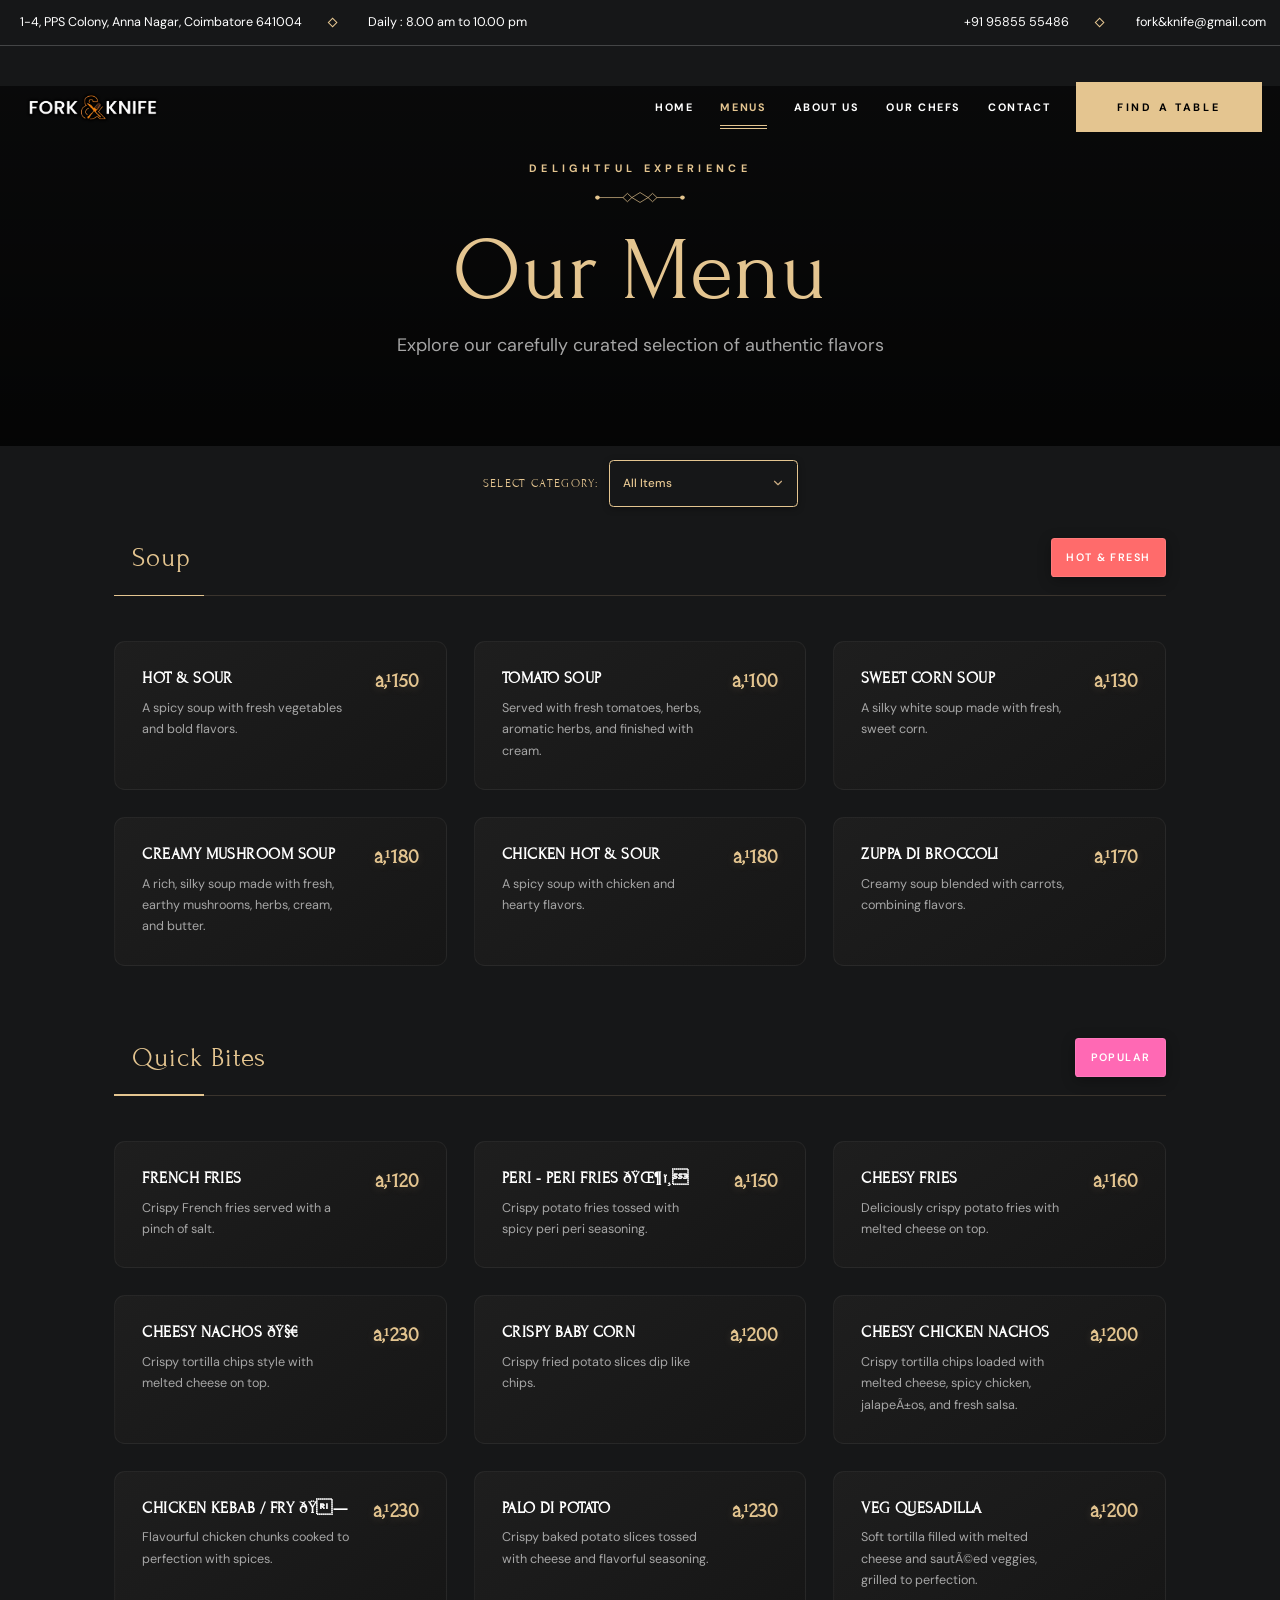
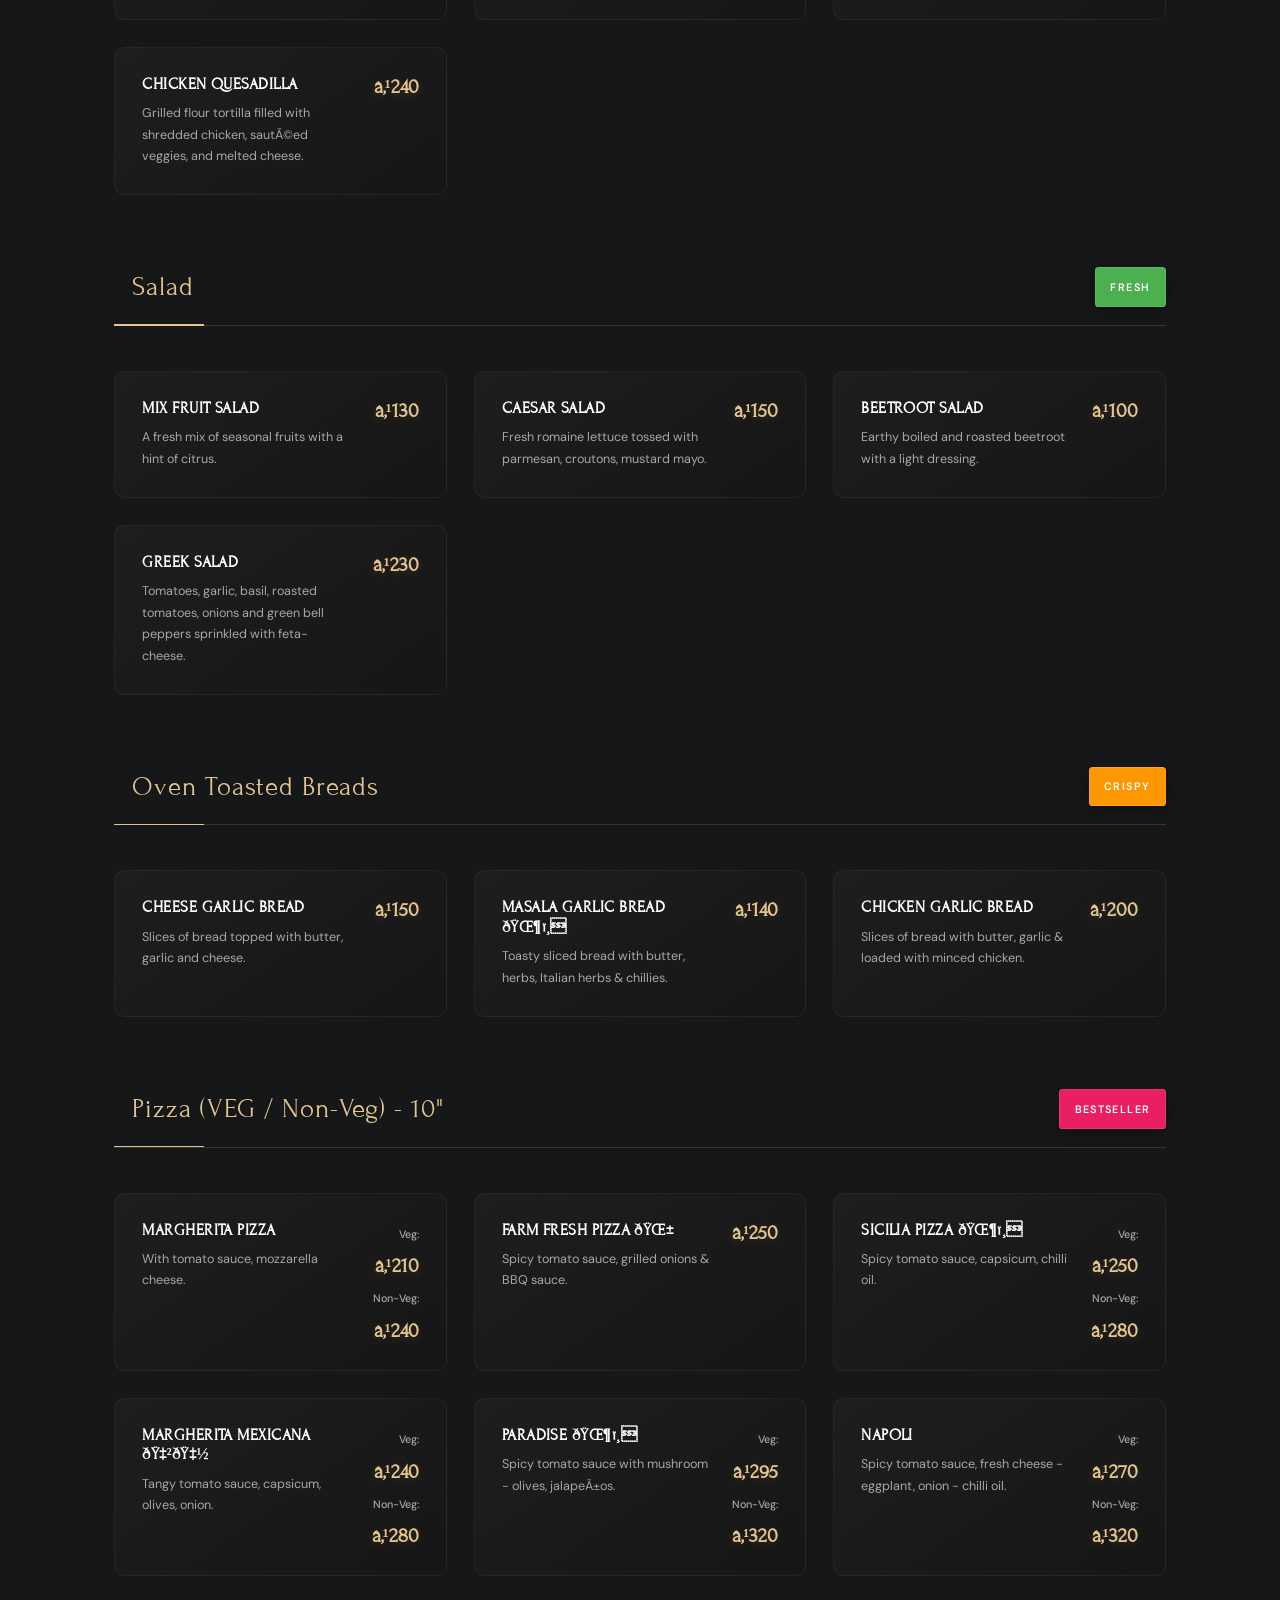
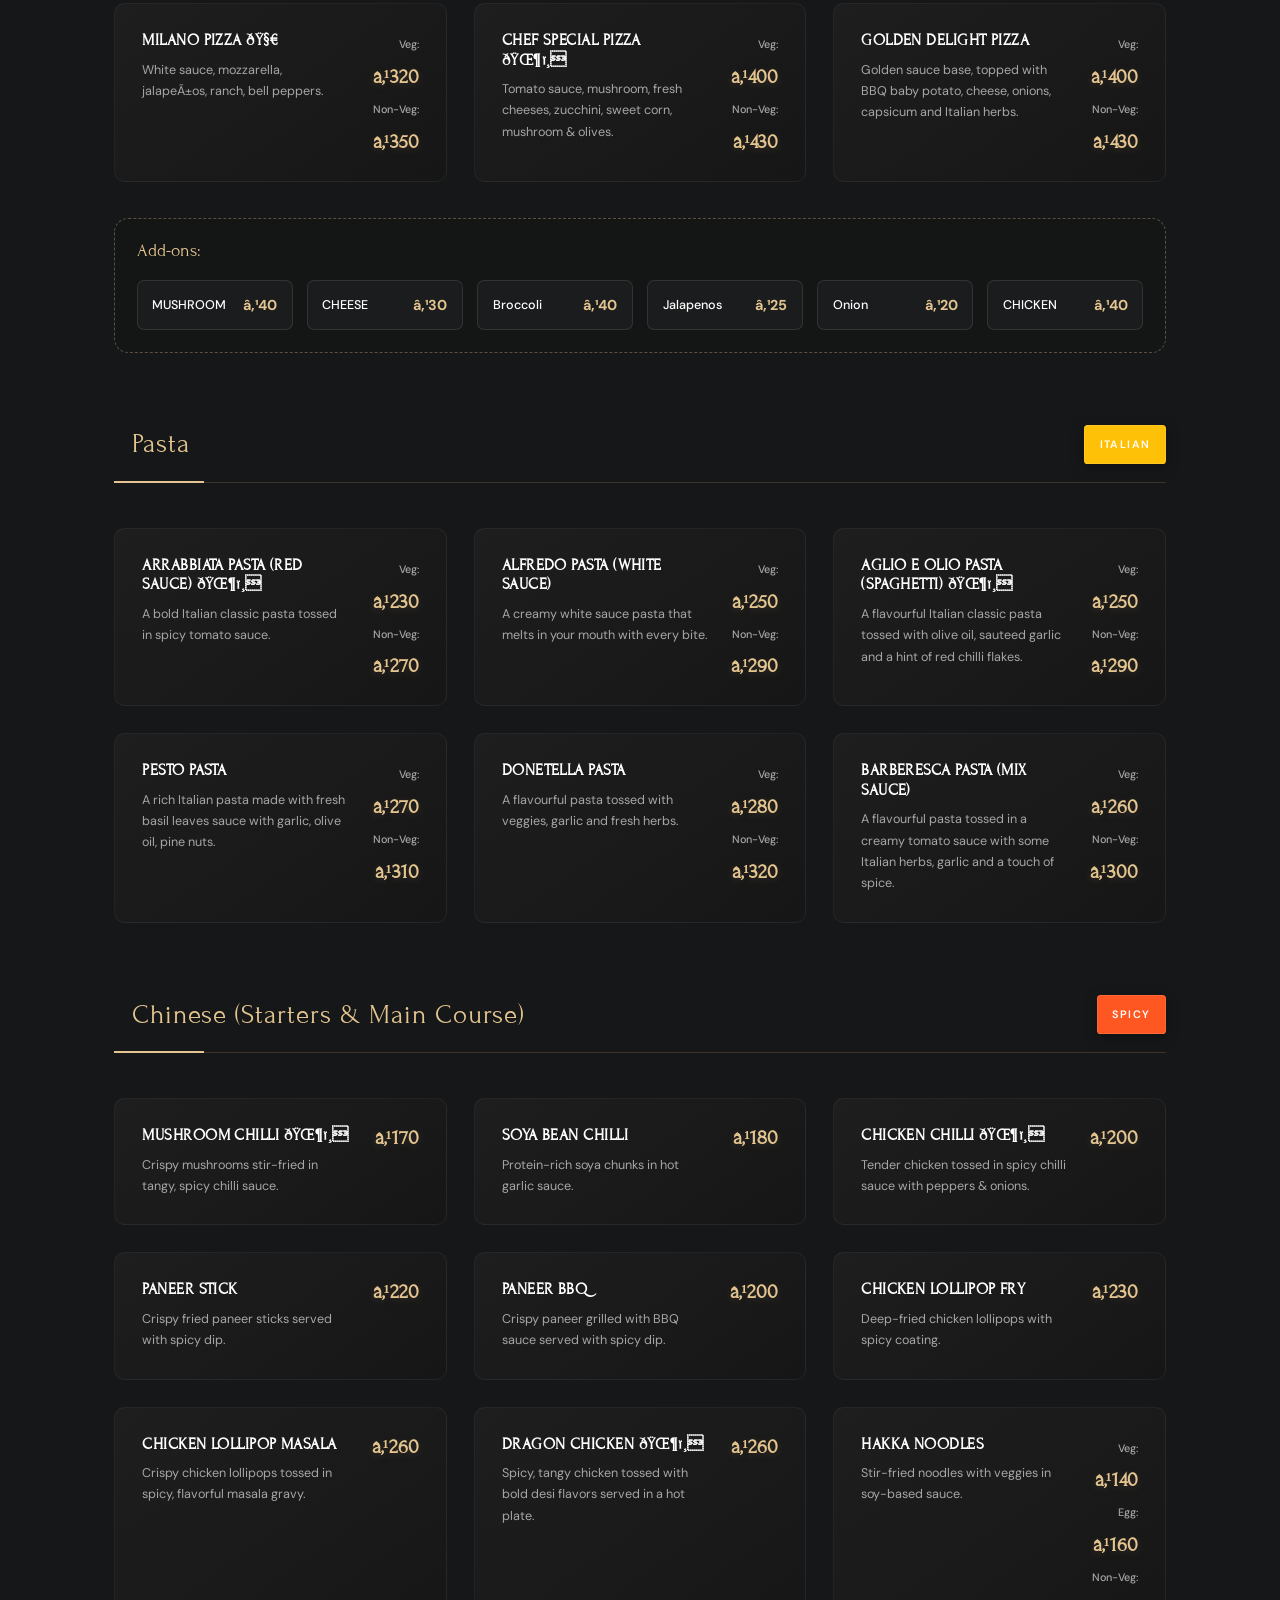
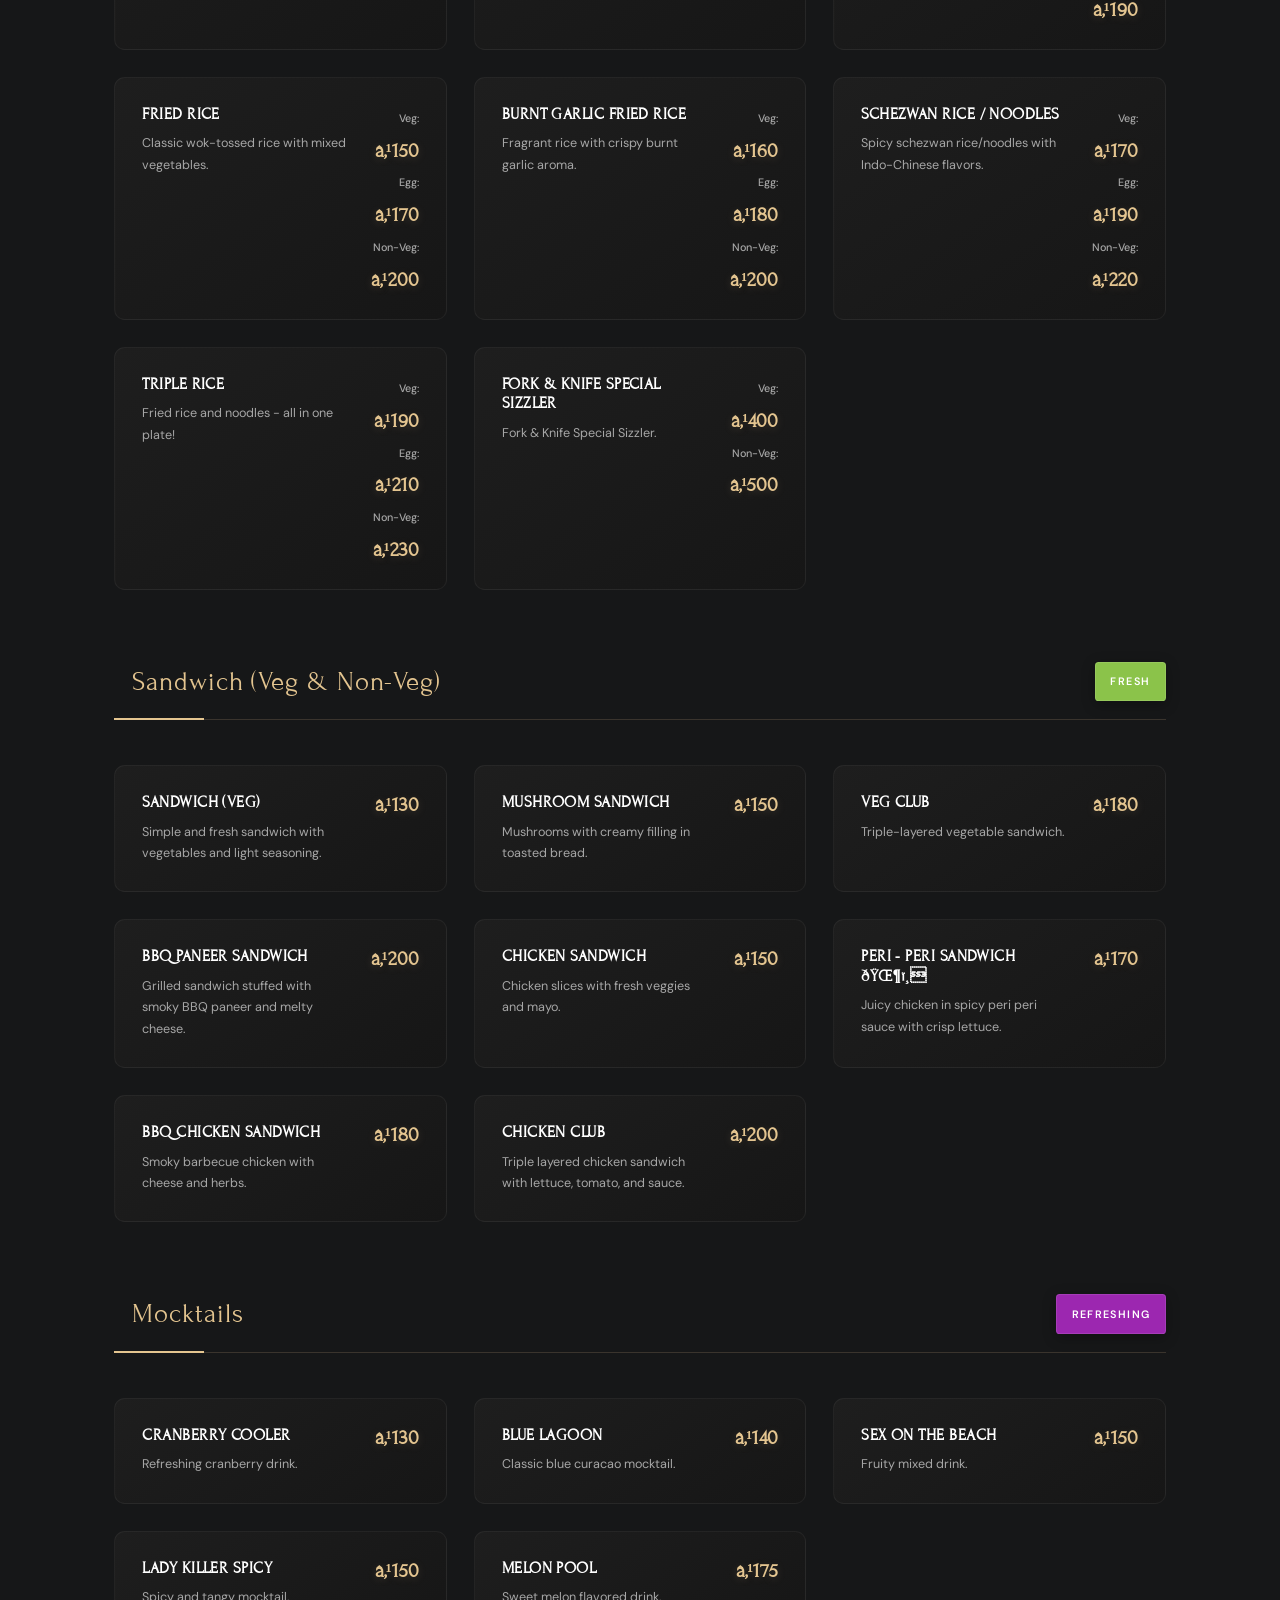
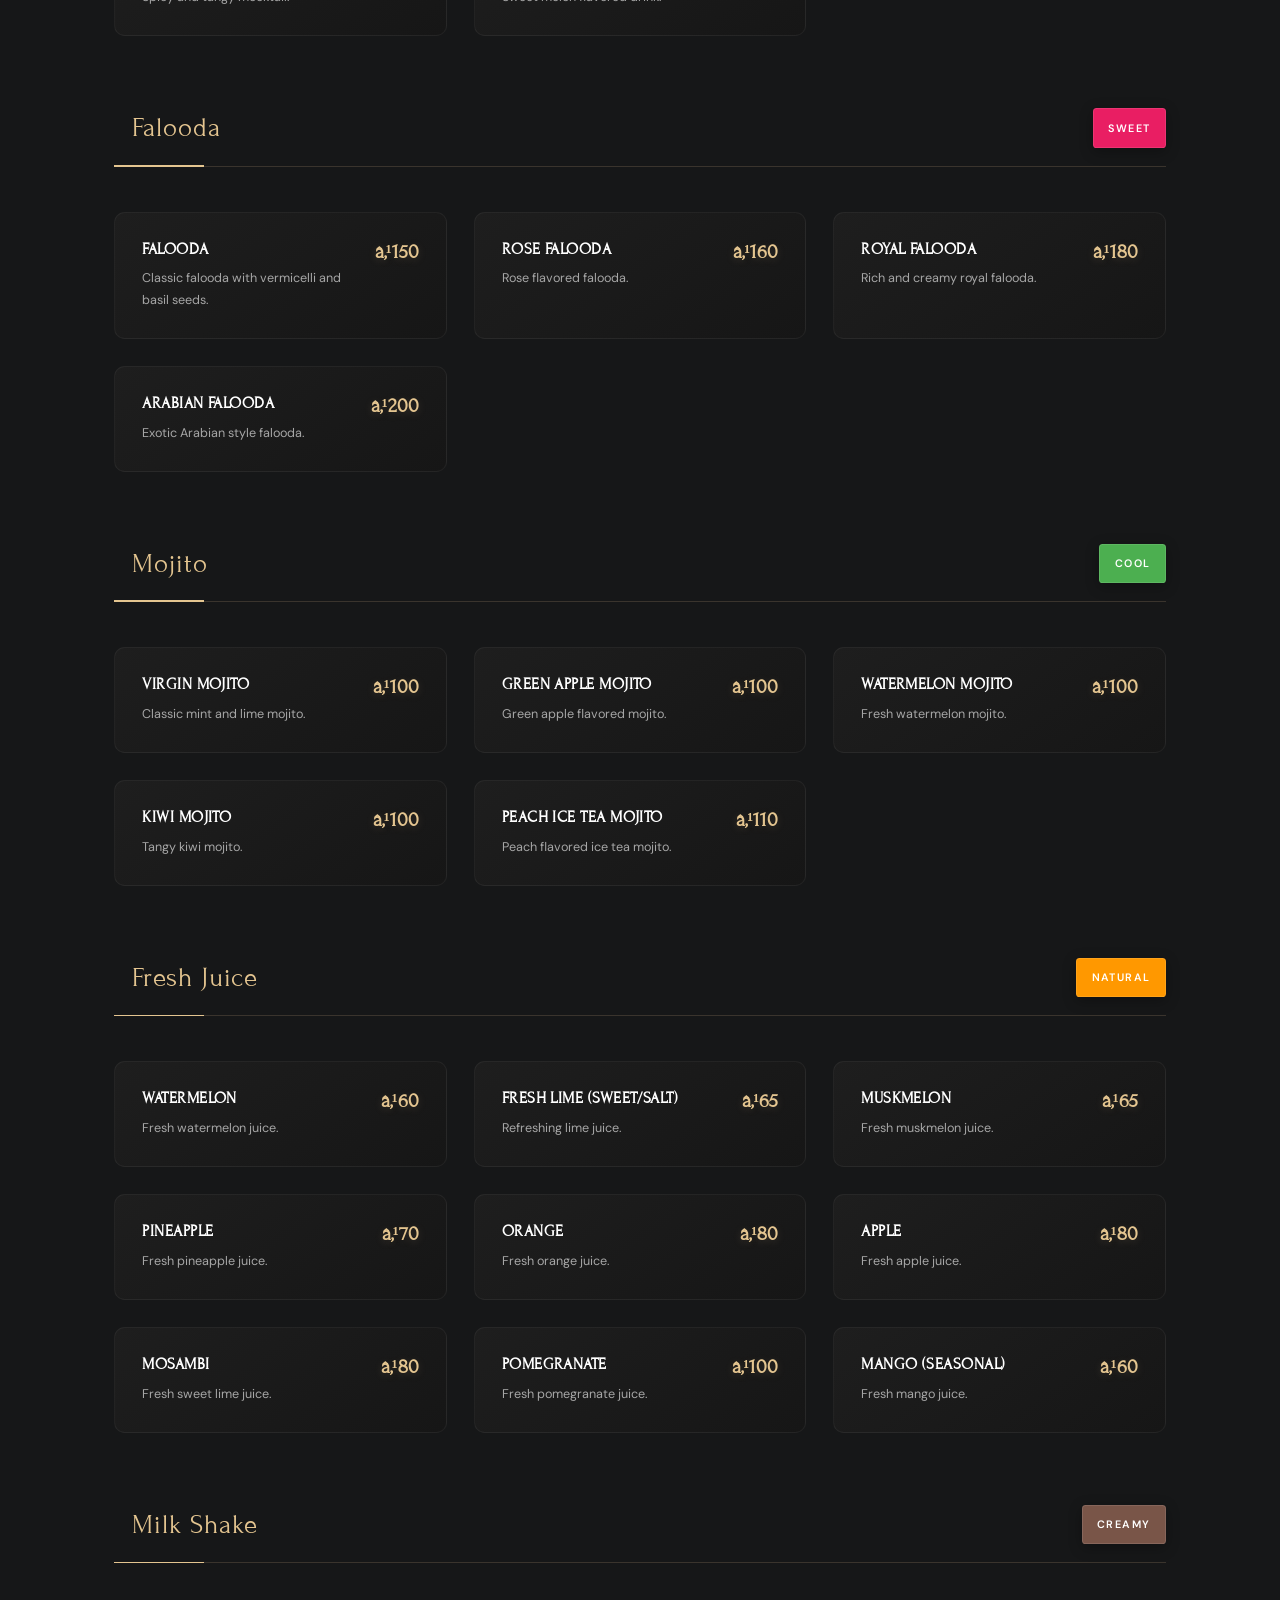
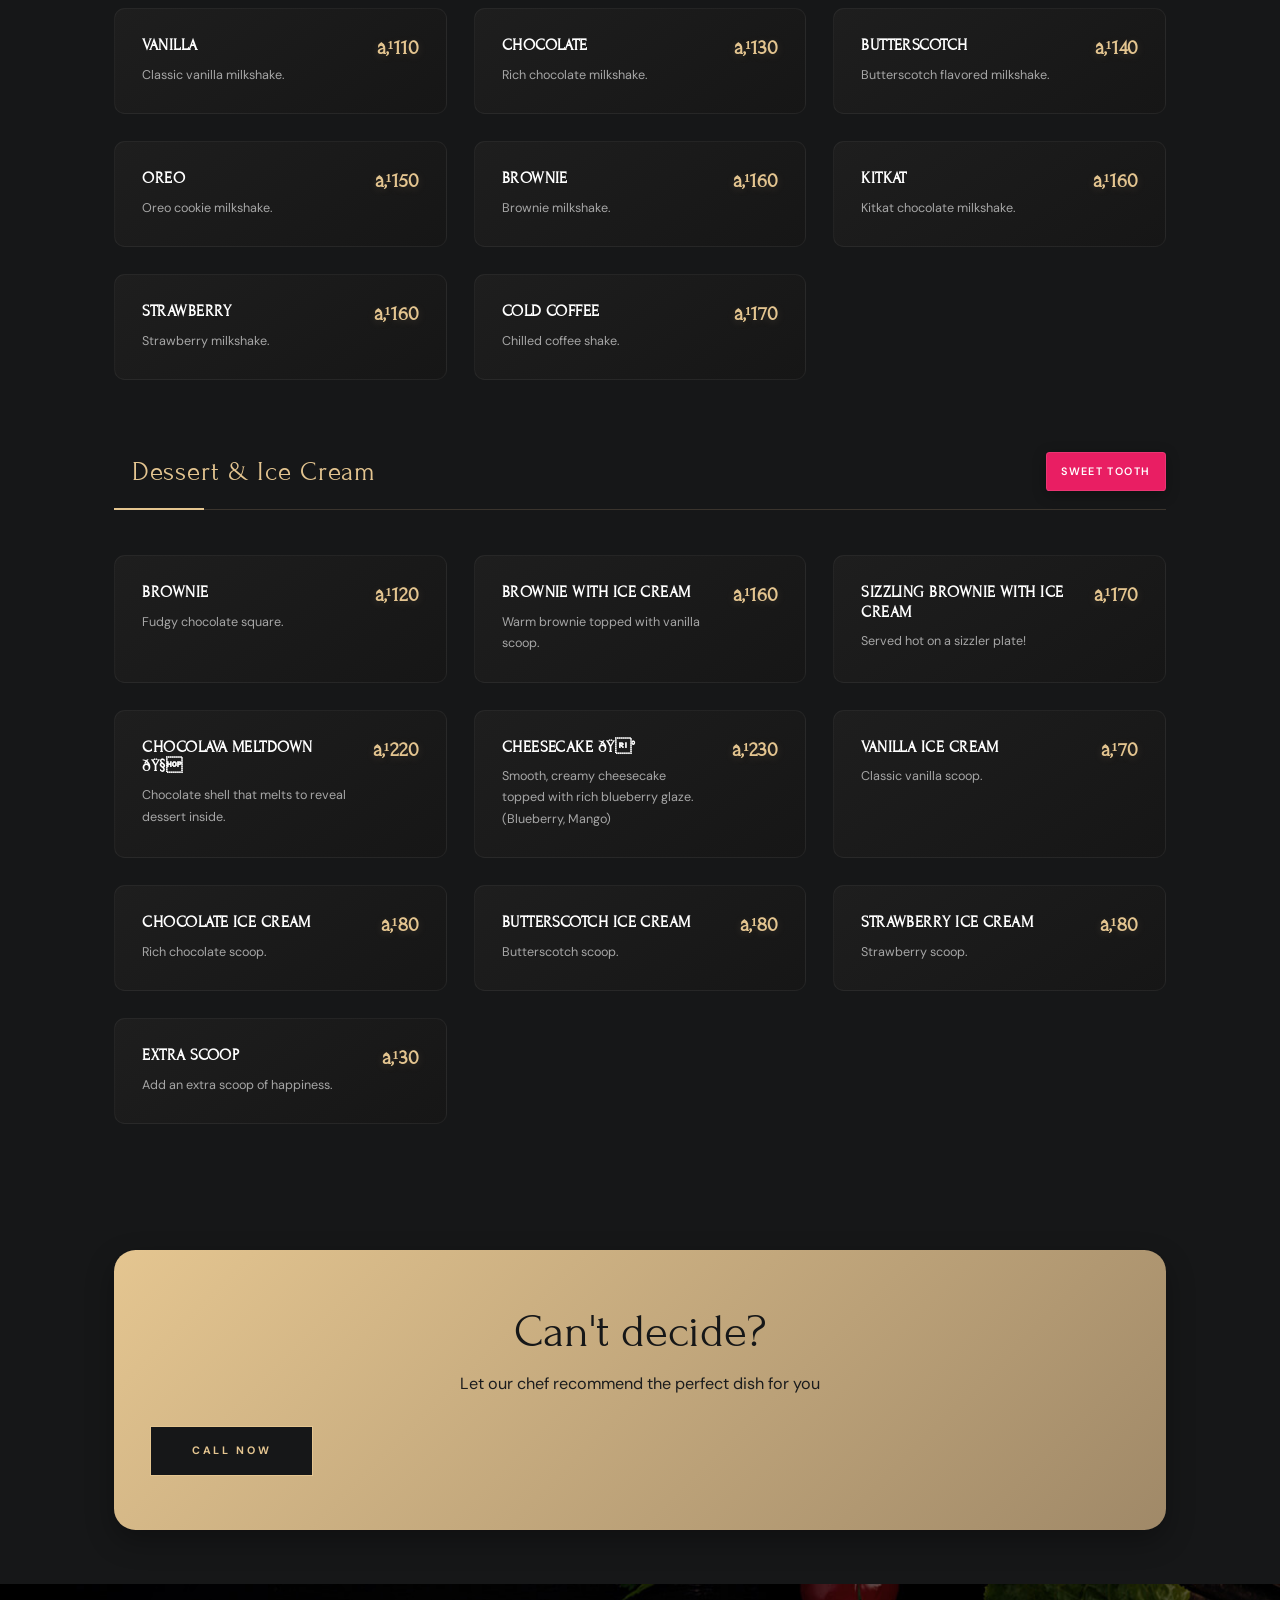
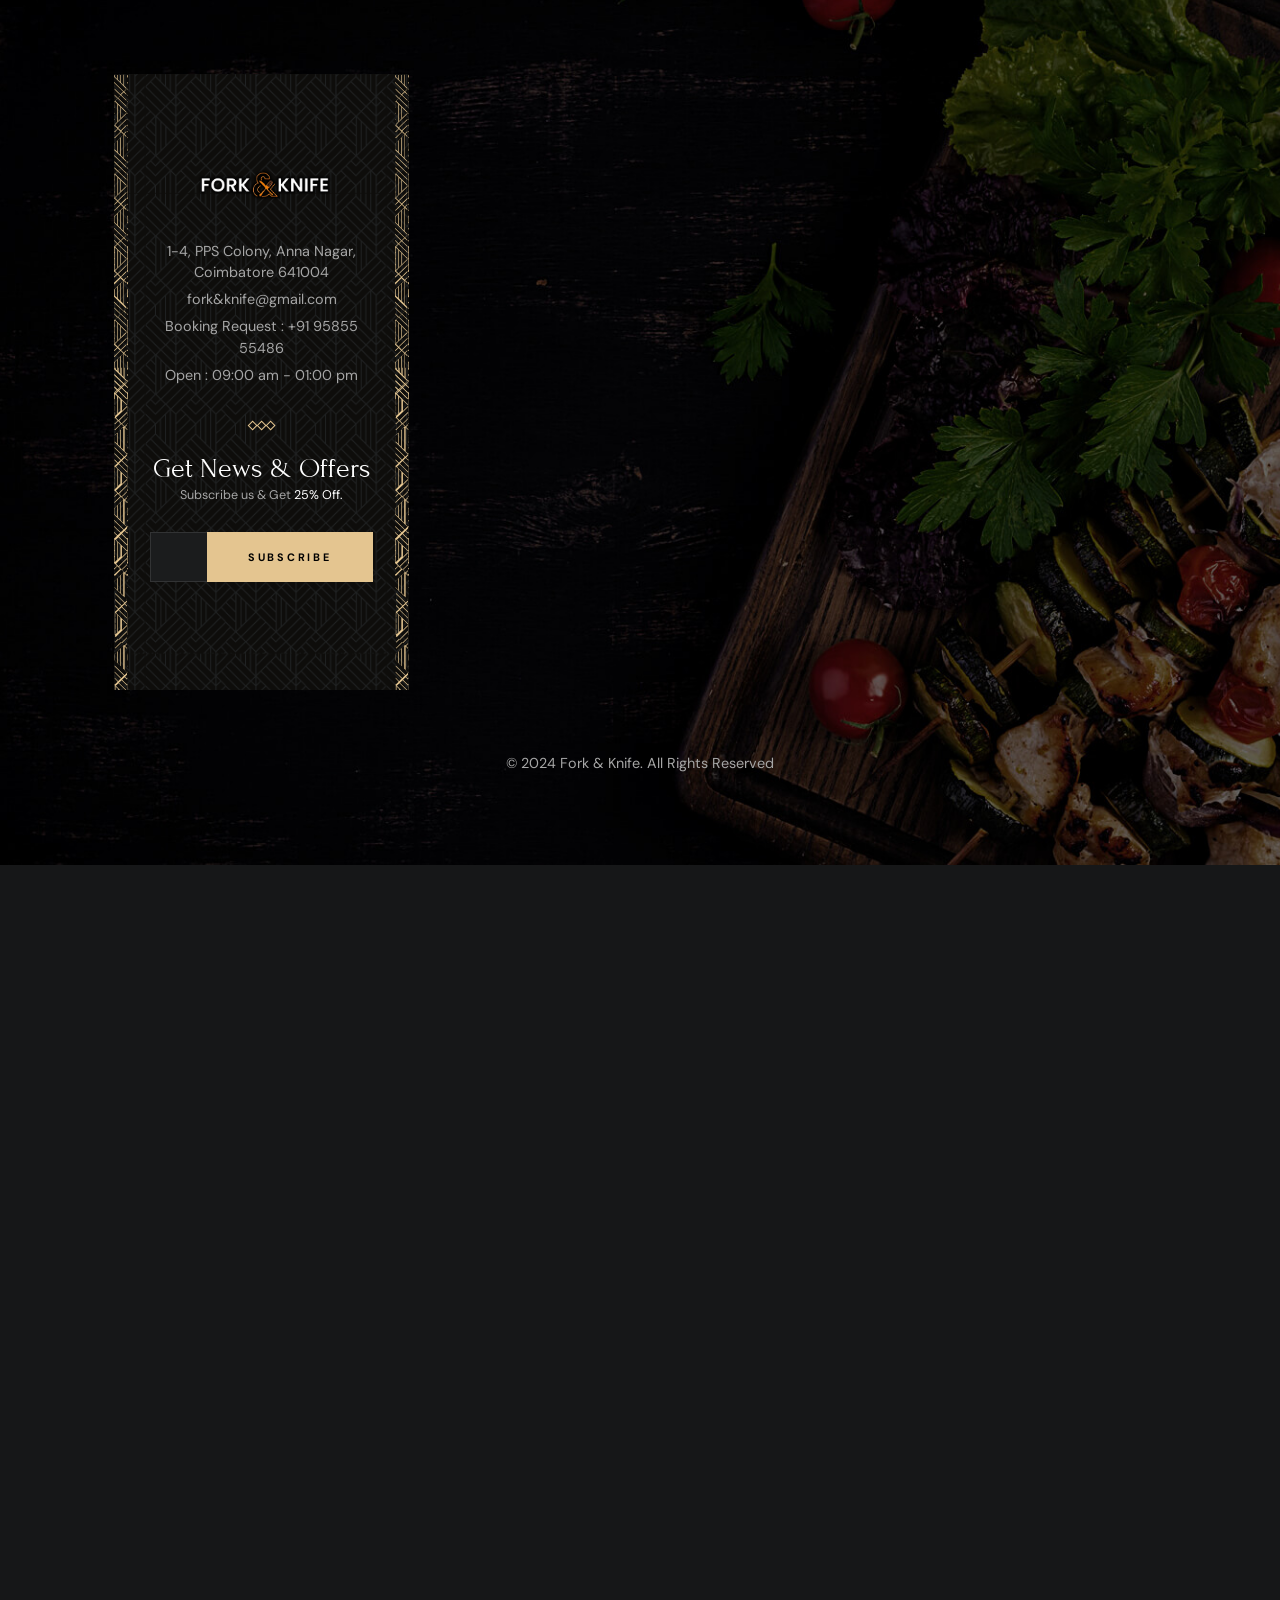
==== commit e5ca936a: "11" ====
--- a/menu.html
+++ b/menu.html
@@ -1,4 +1,4 @@
-<!DOCTYPE html>
+﻿<!DOCTYPE html>
 <html lang="en">
 
 <head>
@@ -28,6 +28,7 @@
   -->
     <link rel="stylesheet" href="./assets/css/style.css">
     <link rel="stylesheet" href="./assets/css/menu.css">
+    <link rel="stylesheet" href="./assets/css/category-dropdown.css">
 
     <!-- 
     - mobile app interface css
@@ -214,1143 +215,1139 @@
             </section>
 
             <!-- 
-        - #MENU CATEGORIES
       -->
 
-            <section class="section menu-section" aria-label="menu categories">
-                <div class="container">
-
-                    <p class="section-subtitle text-center label-2">Special Selection</p>
-                    <h2 class="headline-1 section-title text-center">Menu Categories</h2>
-
-                    <!-- Category Filter -->
-                    <div class="category-filter">
-                        <button class="filter-btn active" data-filter="all"><span>All Items</span></button>
-                        <button class="filter-btn" data-filter="soup"><span>Soups</span></button>
-                        <button class="filter-btn" data-filter="quickbites"><span>Quick Bites</span></button>
-                        <button class="filter-btn" data-filter="salad"><span>Salads</span></button>
-                        <button class="filter-btn" data-filter="breads"><span>Breads</span></button>
-                        <button class="filter-btn" data-filter="pizza"><span>Pizza</span></button>
-                        <button class="filter-btn" data-filter="pasta"><span>Pasta</span></button>
-                        <button class="filter-btn" data-filter="chinese"><span>Chinese</span></button>
-                        <button class="filter-btn" data-filter="sandwich"><span>Sandwich</span></button>
-                        <button class="filter-btn" data-filter="mocktail"><span>Mocktails</span></button>
-                        <button class="filter-btn" data-filter="falooda"><span>Falooda</span></button>
-                        <button class="filter-btn" data-filter="mojito"><span>Mojito</span></button>
-                        <button class="filter-btn" data-filter="freshjuice"><span>Fresh Juice</span></button>
-                        <button class="filter-btn" data-filter="milkshake"><span>Milkshakes</span></button>
-                        <button class="filter-btn" data-filter="dessert"><span>Desserts</span></button>
-                    </div>
-
-                    <!-- SOUP CATEGORY -->
-                    <div class="menu-category" data-category="soup">
-                        <div class="category-header">
-                            <h3 class="headline-2">
-                                <ion-icon name="restaurant-outline"></ion-icon>
-                                <span>Soup</span>
-                            </h3>
-                            <div class="category-badge" style="background: #FF6B6B;">Hot & Fresh</div>
+            <div class="container">
+
+
+                <!-- Category Filter -->
+                <div class="category-filter">
+                    <button class="filter-btn active" data-filter="all"><span>All Items</span></button>
+                    <button class="filter-btn" data-filter="soup"><span>Soups</span></button>
+                    <button class="filter-btn" data-filter="quickbites"><span>Quick Bites</span></button>
+                    <button class="filter-btn" data-filter="salad"><span>Salads</span></button>
+                    <button class="filter-btn" data-filter="breads"><span>Breads</span></button>
+                    <button class="filter-btn" data-filter="pizza"><span>Pizza</span></button>
+                    <button class="filter-btn" data-filter="pasta"><span>Pasta</span></button>
+                    <button class="filter-btn" data-filter="chinese"><span>Chinese</span></button>
+                    <button class="filter-btn" data-filter="sandwich"><span>Sandwich</span></button>
+                    <button class="filter-btn" data-filter="mocktail"><span>Mocktails</span></button>
+                    <button class="filter-btn" data-filter="falooda"><span>Falooda</span></button>
+                    <button class="filter-btn" data-filter="mojito"><span>Mojito</span></button>
+                    <button class="filter-btn" data-filter="freshjuice"><span>Fresh Juice</span></button>
+                    <button class="filter-btn" data-filter="milkshake"><span>Milkshakes</span></button>
+                    <button class="filter-btn" data-filter="dessert"><span>Desserts</span></button>
+                </div>
+
+                <!-- SOUP CATEGORY -->
+                <div class="menu-category" data-category="soup">
+                    <div class="category-header">
+                        <h3 class="headline-2">
+                            <ion-icon name="restaurant-outline"></ion-icon>
+                            <span>Soup</span>
+                        </h3>
+                        <div class="category-badge" style="background: #FF6B6B;">Hot & Fresh</div>
+                    </div>
+                    <ul class="menu-grid">
+                        <li>
+                            <div class="menu-item-card">
+                                <div class="menu-item-info">
+                                    <h4 class="title-3">HOT & SOUR</h4>
+                                    <p class="card-text label-1">A spicy soup with fresh vegetables and bold
+                                        flavors.</p>
+                                </div><span class="menu-price title-2">â‚¹150</span>
+                            </div>
+                        </li>
+                        <li>
+                            <div class="menu-item-card">
+                                <div class="menu-item-info">
+                                    <h4 class="title-3">TOMATO SOUP</h4>
+                                    <p class="card-text label-1">Served with fresh tomatoes, herbs, aromatic herbs,
+                                        and finished with cream.</p>
+                                </div><span class="menu-price title-2">â‚¹100</span>
+                            </div>
+                        </li>
+                        <li>
+                            <div class="menu-item-card">
+                                <div class="menu-item-info">
+                                    <h4 class="title-3">SWEET CORN SOUP</h4>
+                                    <p class="card-text label-1">A silky white soup made with fresh, sweet corn.</p>
+                                </div><span class="menu-price title-2">â‚¹130</span>
+                            </div>
+                        </li>
+                        <li>
+                            <div class="menu-item-card">
+                                <div class="menu-item-info">
+                                    <h4 class="title-3">CREAMY MUSHROOM SOUP</h4>
+                                    <p class="card-text label-1">A rich, silky soup made with fresh, earthy
+                                        mushrooms, herbs, cream, and butter.</p>
+                                </div><span class="menu-price title-2">â‚¹180</span>
+                            </div>
+                        </li>
+                        <li>
+                            <div class="menu-item-card">
+                                <div class="menu-item-info">
+                                    <h4 class="title-3">CHICKEN HOT & SOUR</h4>
+                                    <p class="card-text label-1">A spicy soup with chicken and hearty flavors.</p>
+                                </div><span class="menu-price title-2">â‚¹180</span>
+                            </div>
+                        </li>
+                        <li>
+                            <div class="menu-item-card">
+                                <div class="menu-item-info">
+                                    <h4 class="title-3">ZUPPA DI BROCCOLI</h4>
+                                    <p class="card-text label-1">Creamy soup blended with carrots, combining
+                                        flavors.</p>
+                                </div><span class="menu-price title-2">â‚¹170</span>
+                            </div>
+                        </li>
+                    </ul>
+                </div>
+
+                <!-- QUICK BITES CATEGORY -->
+                <div class="menu-category" data-category="quickbites">
+                    <div class="category-header">
+                        <h3 class="headline-2"><ion-icon name="fast-food-outline"></ion-icon><span>Quick
+                                Bites</span></h3>
+                        <div class="category-badge" style="background: #FF69B4;">Popular</div>
+                    </div>
+                    <ul class="menu-grid">
+                        <li>
+                            <div class="menu-item-card">
+                                <div class="menu-item-info">
+                                    <h4 class="title-3">FRENCH FRIES</h4>
+                                    <p class="card-text label-1">Crispy French fries served with a pinch of salt.
+                                    </p>
+                                </div><span class="menu-price title-2">â‚¹120</span>
+                            </div>
+                        </li>
+                        <li>
+                            <div class="menu-item-card">
+                                <div class="menu-item-info">
+                                    <h4 class="title-3">PERI - PERI FRIES ðŸŒ¶ï¸</h4>
+                                    <p class="card-text label-1">Crispy potato fries tossed with spicy peri peri
+                                        seasoning.</p>
+                                </div><span class="menu-price title-2">â‚¹150</span>
+                            </div>
+                        </li>
+                        <li>
+                            <div class="menu-item-card">
+                                <div class="menu-item-info">
+                                    <h4 class="title-3">CHEESY FRIES</h4>
+                                    <p class="card-text label-1">Deliciously crispy potato fries with melted cheese
+                                        on top.</p>
+                                </div><span class="menu-price title-2">â‚¹160</span>
+                            </div>
+                        </li>
+                        <li>
+                            <div class="menu-item-card">
+                                <div class="menu-item-info">
+                                    <h4 class="title-3">CHEESY NACHOS ðŸ§€</h4>
+                                    <p class="card-text label-1">Crispy tortilla chips style with melted cheese on
+                                        top.</p>
+                                </div><span class="menu-price title-2">â‚¹230</span>
+                            </div>
+                        </li>
+                        <li>
+                            <div class="menu-item-card">
+                                <div class="menu-item-info">
+                                    <h4 class="title-3">CRISPY BABY CORN</h4>
+                                    <p class="card-text label-1">Crispy fried potato slices dip like chips.</p>
+                                </div><span class="menu-price title-2">â‚¹200</span>
+                            </div>
+                        </li>
+                        <li>
+                            <div class="menu-item-card">
+                                <div class="menu-item-info">
+                                    <h4 class="title-3">CHEESY CHICKEN NACHOS</h4>
+                                    <p class="card-text label-1">Crispy tortilla chips loaded with melted cheese,
+                                        spicy chicken, jalapeÃ±os, and fresh salsa.</p>
+                                </div><span class="menu-price title-2">â‚¹200</span>
+                            </div>
+                        </li>
+                        <li>
+                            <div class="menu-item-card">
+                                <div class="menu-item-info">
+                                    <h4 class="title-3">CHICKEN KEBAB / FRY ðŸ—</h4>
+                                    <p class="card-text label-1">Flavourful chicken chunks cooked to perfection with
+                                        spices.</p>
+                                </div><span class="menu-price title-2">â‚¹230</span>
+                            </div>
+                        </li>
+                        <li>
+                            <div class="menu-item-card">
+                                <div class="menu-item-info">
+                                    <h4 class="title-3">PALO DI POTATO</h4>
+                                    <p class="card-text label-1">Crispy baked potato slices tossed with cheese and
+                                        flavorful seasoning.</p>
+                                </div><span class="menu-price title-2">â‚¹230</span>
+                            </div>
+                        </li>
+                        <li>
+                            <div class="menu-item-card">
+                                <div class="menu-item-info">
+                                    <h4 class="title-3">VEG QUESADILLA</h4>
+                                    <p class="card-text label-1">Soft tortilla filled with melted cheese and sautÃ©ed
+                                        veggies, grilled to perfection.</p>
+                                </div><span class="menu-price title-2">â‚¹200</span>
+                            </div>
+                        </li>
+                        <li>
+                            <div class="menu-item-card">
+                                <div class="menu-item-info">
+                                    <h4 class="title-3">CHICKEN QUESADILLA</h4>
+                                    <p class="card-text label-1">Grilled flour tortilla filled with shredded
+                                        chicken, sautÃ©ed veggies, and melted cheese.</p>
+                                </div><span class="menu-price title-2">â‚¹240</span>
+                            </div>
+                        </li>
+                    </ul>
+                </div>
+
+                <!-- SALAD CATEGORY -->
+                <div class="menu-category" data-category="salad">
+                    <div class="category-header">
+                        <h3 class="headline-2"><ion-icon name="leaf-outline"></ion-icon><span>Salad</span></h3>
+                        <div class="category-badge" style="background: #4CAF50;">Fresh</div>
+                    </div>
+                    <ul class="menu-grid">
+                        <li>
+                            <div class="menu-item-card">
+                                <div class="menu-item-info">
+                                    <h4 class="title-3">MIX FRUIT SALAD</h4>
+                                    <p class="card-text label-1">A fresh mix of seasonal fruits with a hint of
+                                        citrus.</p>
+                                </div><span class="menu-price title-2">â‚¹130</span>
+                            </div>
+                        </li>
+                        <li>
+                            <div class="menu-item-card">
+                                <div class="menu-item-info">
+                                    <h4 class="title-3">CAESAR SALAD</h4>
+                                    <p class="card-text label-1">Fresh romaine lettuce tossed with parmesan,
+                                        croutons, mustard mayo.</p>
+                                </div><span class="menu-price title-2">â‚¹150</span>
+                            </div>
+                        </li>
+                        <li>
+                            <div class="menu-item-card">
+                                <div class="menu-item-info">
+                                    <h4 class="title-3">BEETROOT SALAD</h4>
+                                    <p class="card-text label-1">Earthy boiled and roasted beetroot with a light
+                                        dressing.</p>
+                                </div><span class="menu-price title-2">â‚¹100</span>
+                            </div>
+                        </li>
+                        <li>
+                            <div class="menu-item-card">
+                                <div class="menu-item-info">
+                                    <h4 class="title-3">GREEK SALAD</h4>
+                                    <p class="card-text label-1">Tomatoes, garlic, basil, roasted tomatoes, onions
+                                        and green bell peppers sprinkled with feta-cheese.</p>
+                                </div><span class="menu-price title-2">â‚¹230</span>
+                            </div>
+                        </li>
+                    </ul>
+                </div>
+
+                <!-- BREADS CATEGORY -->
+                <div class="menu-category" data-category="breads">
+                    <div class="category-header">
+                        <h3 class="headline-2"><ion-icon name="bonfire-outline"></ion-icon><span>Oven Toasted
+                                Breads</span></h3>
+                        <div class="category-badge" style="background: #FF9800;">Crispy</div>
+                    </div>
+                    <ul class="menu-grid">
+                        <li>
+                            <div class="menu-item-card">
+                                <div class="menu-item-info">
+                                    <h4 class="title-3">CHEESE GARLIC BREAD</h4>
+                                    <p class="card-text label-1">Slices of bread topped with butter, garlic and
+                                        cheese.</p>
+                                </div><span class="menu-price title-2">â‚¹150</span>
+                            </div>
+                        </li>
+                        <li>
+                            <div class="menu-item-card">
+                                <div class="menu-item-info">
+                                    <h4 class="title-3">MASALA GARLIC BREAD ðŸŒ¶ï¸</h4>
+                                    <p class="card-text label-1">Toasty sliced bread with butter, herbs, Italian
+                                        herbs & chillies.</p>
+                                </div><span class="menu-price title-2">â‚¹140</span>
+                            </div>
+                        </li>
+                        <li>
+                            <div class="menu-item-card">
+                                <div class="menu-item-info">
+                                    <h4 class="title-3">CHICKEN GARLIC BREAD</h4>
+                                    <p class="card-text label-1">Slices of bread with butter, garlic & loaded with
+                                        minced chicken.</p>
+                                </div><span class="menu-price title-2">â‚¹200</span>
+                            </div>
+                        </li>
+                    </ul>
+                </div>
+
+                <!-- PIZZA CATEGORY -->
+                <div class="menu-category" data-category="pizza">
+                    <div class="category-header">
+                        <h3 class="headline-2"><ion-icon name="pizza-outline"></ion-icon><span>Pizza (VEG / Non-Veg)
+                                - 10"</span></h3>
+                        <div class="category-badge" style="background: #E91E63;">Bestseller</div>
+                    </div>
+                    <ul class="menu-grid">
+                        <li>
+                            <div class="menu-item-card">
+                                <div class="menu-item-info">
+                                    <h4 class="title-3">MARGHERITA PIZZA</h4>
+                                    <p class="card-text label-1">With tomato sauce, mozzarella cheese.</p>
+                                </div>
+                                <div class="menu-price-group"><span class="menu-price-label">Veg:</span><span
+                                        class="menu-price title-2">â‚¹210</span><span
+                                        class="menu-price-label">Non-Veg:</span><span
+                                        class="menu-price title-2">â‚¹240</span></div>
+                            </div>
+                        </li>
+                        <li>
+                            <div class="menu-item-card">
+                                <div class="menu-item-info">
+                                    <h4 class="title-3">FARM FRESH PIZZA ðŸŒ±</h4>
+                                    <p class="card-text label-1">Spicy tomato sauce, grilled onions & BBQ sauce.</p>
+                                </div><span class="menu-price title-2">â‚¹250</span>
+                            </div>
+                        </li>
+                        <li>
+                            <div class="menu-item-card">
+                                <div class="menu-item-info">
+                                    <h4 class="title-3">SICILIA PIZZA ðŸŒ¶ï¸</h4>
+                                    <p class="card-text label-1">Spicy tomato sauce, capsicum, chilli oil.</p>
+                                </div>
+                                <div class="menu-price-group"><span class="menu-price-label">Veg:</span><span
+                                        class="menu-price title-2">â‚¹250</span><span
+                                        class="menu-price-label">Non-Veg:</span><span
+                                        class="menu-price title-2">â‚¹280</span></div>
+                            </div>
+                        </li>
+                        <li>
+                            <div class="menu-item-card">
+                                <div class="menu-item-info">
+                                    <h4 class="title-3">MARGHERITA MEXICANA ðŸ‡²ðŸ‡½</h4>
+                                    <p class="card-text label-1">Tangy tomato sauce, capsicum, olives, onion.</p>
+                                </div>
+                                <div class="menu-price-group"><span class="menu-price-label">Veg:</span><span
+                                        class="menu-price title-2">â‚¹240</span><span
+                                        class="menu-price-label">Non-Veg:</span><span
+                                        class="menu-price title-2">â‚¹280</span></div>
+                            </div>
+                        </li>
+                        <li>
+                            <div class="menu-item-card">
+                                <div class="menu-item-info">
+                                    <h4 class="title-3">PARADISE ðŸŒ¶ï¸</h4>
+                                    <p class="card-text label-1">Spicy tomato sauce with mushroom - olives,
+                                        jalapeÃ±os.</p>
+                                </div>
+                                <div class="menu-price-group"><span class="menu-price-label">Veg:</span><span
+                                        class="menu-price title-2">â‚¹295</span><span
+                                        class="menu-price-label">Non-Veg:</span><span
+                                        class="menu-price title-2">â‚¹320</span></div>
+                            </div>
+                        </li>
+                        <li>
+                            <div class="menu-item-card">
+                                <div class="menu-item-info">
+                                    <h4 class="title-3">NAPOLI</h4>
+                                    <p class="card-text label-1">Spicy tomato sauce, fresh cheese - eggplant, onion
+                                        - chilli oil.</p>
+                                </div>
+                                <div class="menu-price-group"><span class="menu-price-label">Veg:</span><span
+                                        class="menu-price title-2">â‚¹270</span><span
+                                        class="menu-price-label">Non-Veg:</span><span
+                                        class="menu-price title-2">â‚¹320</span></div>
+                            </div>
+                        </li>
+                        <li>
+                            <div class="menu-item-card">
+                                <div class="menu-item-info">
+                                    <h4 class="title-3">MILANO PIZZA ðŸ§€</h4>
+                                    <p class="card-text label-1">White sauce, mozzarella, jalapeÃ±os, ranch, bell
+                                        peppers.</p>
+                                </div>
+                                <div class="menu-price-group"><span class="menu-price-label">Veg:</span><span
+                                        class="menu-price title-2">â‚¹320</span><span
+                                        class="menu-price-label">Non-Veg:</span><span
+                                        class="menu-price title-2">â‚¹350</span></div>
+                            </div>
+                        </li>
+                        <li>
+                            <div class="menu-item-card">
+                                <div class="menu-item-info">
+                                    <h4 class="title-3">CHEF SPECIAL PIZZA ðŸŒ¶ï¸</h4>
+                                    <p class="card-text label-1">Tomato sauce, mushroom, fresh cheeses, zucchini,
+                                        sweet corn, mushroom & olives.</p>
+                                </div>
+                                <div class="menu-price-group"><span class="menu-price-label">Veg:</span><span
+                                        class="menu-price title-2">â‚¹400</span><span
+                                        class="menu-price-label">Non-Veg:</span><span
+                                        class="menu-price title-2">â‚¹430</span></div>
+                            </div>
+                        </li>
+                        <li>
+                            <div class="menu-item-card">
+                                <div class="menu-item-info">
+                                    <h4 class="title-3">GOLDEN DELIGHT PIZZA</h4>
+                                    <p class="card-text label-1">Golden sauce base, topped with BBQ baby potato,
+                                        cheese, onions, capsicum and Italian herbs.</p>
+                                </div>
+                                <div class="menu-price-group"><span class="menu-price-label">Veg:</span><span
+                                        class="menu-price title-2">â‚¹400</span><span
+                                        class="menu-price-label">Non-Veg:</span><span
+                                        class="menu-price title-2">â‚¹430</span></div>
+                            </div>
+                        </li>
+                    </ul>
+                    <div class="addons-section">
+                        <h4 class="title-4">Add-ons:</h4>
+                        <div class="addons-grid">
+                            <div class="addon-item"><span>MUSHROOM</span><span class="addon-price">â‚¹40</span></div>
+                            <div class="addon-item"><span>CHEESE</span><span class="addon-price">â‚¹30</span></div>
+                            <div class="addon-item"><span>Broccoli</span><span class="addon-price">â‚¹40</span></div>
+                            <div class="addon-item"><span>Jalapenos</span><span class="addon-price">â‚¹25</span></div>
+                            <div class="addon-item"><span>Onion</span><span class="addon-price">â‚¹20</span></div>
+                            <div class="addon-item"><span>CHICKEN</span><span class="addon-price">â‚¹40</span></div>
                         </div>
-                        <ul class="menu-grid">
-                            <li>
-                                <div class="menu-item-card">
-                                    <div class="menu-item-info">
-                                        <h4 class="title-3">HOT & SOUR</h4>
-                                        <p class="card-text label-1">A spicy soup with fresh vegetables and bold
-                                            flavors.</p>
-                                    </div><span class="menu-price title-2">₹150</span>
-                                </div>
-                            </li>
-                            <li>
-                                <div class="menu-item-card">
-                                    <div class="menu-item-info">
-                                        <h4 class="title-3">TOMATO SOUP</h4>
-                                        <p class="card-text label-1">Served with fresh tomatoes, herbs, aromatic herbs,
-                                            and finished with cream.</p>
-                                    </div><span class="menu-price title-2">₹100</span>
-                                </div>
-                            </li>
-                            <li>
-                                <div class="menu-item-card">
-                                    <div class="menu-item-info">
-                                        <h4 class="title-3">SWEET CORN SOUP</h4>
-                                        <p class="card-text label-1">A silky white soup made with fresh, sweet corn.</p>
-                                    </div><span class="menu-price title-2">₹130</span>
-                                </div>
-                            </li>
-                            <li>
-                                <div class="menu-item-card">
-                                    <div class="menu-item-info">
-                                        <h4 class="title-3">CREAMY MUSHROOM SOUP</h4>
-                                        <p class="card-text label-1">A rich, silky soup made with fresh, earthy
-                                            mushrooms, herbs, cream, and butter.</p>
-                                    </div><span class="menu-price title-2">₹180</span>
-                                </div>
-                            </li>
-                            <li>
-                                <div class="menu-item-card">
-                                    <div class="menu-item-info">
-                                        <h4 class="title-3">CHICKEN HOT & SOUR</h4>
-                                        <p class="card-text label-1">A spicy soup with chicken and hearty flavors.</p>
-                                    </div><span class="menu-price title-2">₹180</span>
-                                </div>
-                            </li>
-                            <li>
-                                <div class="menu-item-card">
-                                    <div class="menu-item-info">
-                                        <h4 class="title-3">ZUPPA DI BROCCOLI</h4>
-                                        <p class="card-text label-1">Creamy soup blended with carrots, combining
-                                            flavors.</p>
-                                    </div><span class="menu-price title-2">₹170</span>
-                                </div>
-                            </li>
-                        </ul>
-                    </div>
-
-                    <!-- QUICK BITES CATEGORY -->
-                    <div class="menu-category" data-category="quickbites">
-                        <div class="category-header">
-                            <h3 class="headline-2"><ion-icon name="fast-food-outline"></ion-icon><span>Quick
-                                    Bites</span></h3>
-                            <div class="category-badge" style="background: #FF69B4;">Popular</div>
-                        </div>
-                        <ul class="menu-grid">
-                            <li>
-                                <div class="menu-item-card">
-                                    <div class="menu-item-info">
-                                        <h4 class="title-3">FRENCH FRIES</h4>
-                                        <p class="card-text label-1">Crispy French fries served with a pinch of salt.
-                                        </p>
-                                    </div><span class="menu-price title-2">₹120</span>
-                                </div>
-                            </li>
-                            <li>
-                                <div class="menu-item-card">
-                                    <div class="menu-item-info">
-                                        <h4 class="title-3">PERI - PERI FRIES 🌶️</h4>
-                                        <p class="card-text label-1">Crispy potato fries tossed with spicy peri peri
-                                            seasoning.</p>
-                                    </div><span class="menu-price title-2">₹150</span>
-                                </div>
-                            </li>
-                            <li>
-                                <div class="menu-item-card">
-                                    <div class="menu-item-info">
-                                        <h4 class="title-3">CHEESY FRIES</h4>
-                                        <p class="card-text label-1">Deliciously crispy potato fries with melted cheese
-                                            on top.</p>
-                                    </div><span class="menu-price title-2">₹160</span>
-                                </div>
-                            </li>
-                            <li>
-                                <div class="menu-item-card">
-                                    <div class="menu-item-info">
-                                        <h4 class="title-3">CHEESY NACHOS 🧀</h4>
-                                        <p class="card-text label-1">Crispy tortilla chips style with melted cheese on
-                                            top.</p>
-                                    </div><span class="menu-price title-2">₹230</span>
-                                </div>
-                            </li>
-                            <li>
-                                <div class="menu-item-card">
-                                    <div class="menu-item-info">
-                                        <h4 class="title-3">CRISPY BABY CORN</h4>
-                                        <p class="card-text label-1">Crispy fried potato slices dip like chips.</p>
-                                    </div><span class="menu-price title-2">₹200</span>
-                                </div>
-                            </li>
-                            <li>
-                                <div class="menu-item-card">
-                                    <div class="menu-item-info">
-                                        <h4 class="title-3">CHEESY CHICKEN NACHOS</h4>
-                                        <p class="card-text label-1">Crispy tortilla chips loaded with melted cheese,
-                                            spicy chicken, jalapeños, and fresh salsa.</p>
-                                    </div><span class="menu-price title-2">₹200</span>
-                                </div>
-                            </li>
-                            <li>
-                                <div class="menu-item-card">
-                                    <div class="menu-item-info">
-                                        <h4 class="title-3">CHICKEN KEBAB / FRY 🍗</h4>
-                                        <p class="card-text label-1">Flavourful chicken chunks cooked to perfection with
-                                            spices.</p>
-                                    </div><span class="menu-price title-2">₹230</span>
-                                </div>
-                            </li>
-                            <li>
-                                <div class="menu-item-card">
-                                    <div class="menu-item-info">
-                                        <h4 class="title-3">PALO DI POTATO</h4>
-                                        <p class="card-text label-1">Crispy baked potato slices tossed with cheese and
-                                            flavorful seasoning.</p>
-                                    </div><span class="menu-price title-2">₹230</span>
-                                </div>
-                            </li>
-                            <li>
-                                <div class="menu-item-card">
-                                    <div class="menu-item-info">
-                                        <h4 class="title-3">VEG QUESADILLA</h4>
-                                        <p class="card-text label-1">Soft tortilla filled with melted cheese and sautéed
-                                            veggies, grilled to perfection.</p>
-                                    </div><span class="menu-price title-2">₹200</span>
-                                </div>
-                            </li>
-                            <li>
-                                <div class="menu-item-card">
-                                    <div class="menu-item-info">
-                                        <h4 class="title-3">CHICKEN QUESADILLA</h4>
-                                        <p class="card-text label-1">Grilled flour tortilla filled with shredded
-                                            chicken, sautéed veggies, and melted cheese.</p>
-                                    </div><span class="menu-price title-2">₹240</span>
-                                </div>
-                            </li>
-                        </ul>
-                    </div>
-
-                    <!-- SALAD CATEGORY -->
-                    <div class="menu-category" data-category="salad">
-                        <div class="category-header">
-                            <h3 class="headline-2"><ion-icon name="leaf-outline"></ion-icon><span>Salad</span></h3>
-                            <div class="category-badge" style="background: #4CAF50;">Fresh</div>
-                        </div>
-                        <ul class="menu-grid">
-                            <li>
-                                <div class="menu-item-card">
-                                    <div class="menu-item-info">
-                                        <h4 class="title-3">MIX FRUIT SALAD</h4>
-                                        <p class="card-text label-1">A fresh mix of seasonal fruits with a hint of
-                                            citrus.</p>
-                                    </div><span class="menu-price title-2">₹130</span>
-                                </div>
-                            </li>
-                            <li>
-                                <div class="menu-item-card">
-                                    <div class="menu-item-info">
-                                        <h4 class="title-3">CAESAR SALAD</h4>
-                                        <p class="card-text label-1">Fresh romaine lettuce tossed with parmesan,
-                                            croutons, mustard mayo.</p>
-                                    </div><span class="menu-price title-2">₹150</span>
-                                </div>
-                            </li>
-                            <li>
-                                <div class="menu-item-card">
-                                    <div class="menu-item-info">
-                                        <h4 class="title-3">BEETROOT SALAD</h4>
-                                        <p class="card-text label-1">Earthy boiled and roasted beetroot with a light
-                                            dressing.</p>
-                                    </div><span class="menu-price title-2">₹100</span>
-                                </div>
-                            </li>
-                            <li>
-                                <div class="menu-item-card">
-                                    <div class="menu-item-info">
-                                        <h4 class="title-3">GREEK SALAD</h4>
-                                        <p class="card-text label-1">Tomatoes, garlic, basil, roasted tomatoes, onions
-                                            and green bell peppers sprinkled with feta-cheese.</p>
-                                    </div><span class="menu-price title-2">₹230</span>
-                                </div>
-                            </li>
-                        </ul>
-                    </div>
-
-                    <!-- BREADS CATEGORY -->
-                    <div class="menu-category" data-category="breads">
-                        <div class="category-header">
-                            <h3 class="headline-2"><ion-icon name="bonfire-outline"></ion-icon><span>Oven Toasted
-                                    Breads</span></h3>
-                            <div class="category-badge" style="background: #FF9800;">Crispy</div>
-                        </div>
-                        <ul class="menu-grid">
-                            <li>
-                                <div class="menu-item-card">
-                                    <div class="menu-item-info">
-                                        <h4 class="title-3">CHEESE GARLIC BREAD</h4>
-                                        <p class="card-text label-1">Slices of bread topped with butter, garlic and
-                                            cheese.</p>
-                                    </div><span class="menu-price title-2">₹150</span>
-                                </div>
-                            </li>
-                            <li>
-                                <div class="menu-item-card">
-                                    <div class="menu-item-info">
-                                        <h4 class="title-3">MASALA GARLIC BREAD 🌶️</h4>
-                                        <p class="card-text label-1">Toasty sliced bread with butter, herbs, Italian
-                                            herbs & chillies.</p>
-                                    </div><span class="menu-price title-2">₹140</span>
-                                </div>
-                            </li>
-                            <li>
-                                <div class="menu-item-card">
-                                    <div class="menu-item-info">
-                                        <h4 class="title-3">CHICKEN GARLIC BREAD</h4>
-                                        <p class="card-text label-1">Slices of bread with butter, garlic & loaded with
-                                            minced chicken.</p>
-                                    </div><span class="menu-price title-2">₹200</span>
-                                </div>
-                            </li>
-                        </ul>
-                    </div>
-
-                    <!-- PIZZA CATEGORY -->
-                    <div class="menu-category" data-category="pizza">
-                        <div class="category-header">
-                            <h3 class="headline-2"><ion-icon name="pizza-outline"></ion-icon><span>Pizza (VEG / Non-Veg)
-                                    - 10"</span></h3>
-                            <div class="category-badge" style="background: #E91E63;">Bestseller</div>
-                        </div>
-                        <ul class="menu-grid">
-                            <li>
-                                <div class="menu-item-card">
-                                    <div class="menu-item-info">
-                                        <h4 class="title-3">MARGHERITA PIZZA</h4>
-                                        <p class="card-text label-1">With tomato sauce, mozzarella cheese.</p>
-                                    </div>
-                                    <div class="menu-price-group"><span class="menu-price-label">Veg:</span><span
-                                            class="menu-price title-2">₹210</span><span
-                                            class="menu-price-label">Non-Veg:</span><span
-                                            class="menu-price title-2">₹240</span></div>
-                                </div>
-                            </li>
-                            <li>
-                                <div class="menu-item-card">
-                                    <div class="menu-item-info">
-                                        <h4 class="title-3">FARM FRESH PIZZA 🌱</h4>
-                                        <p class="card-text label-1">Spicy tomato sauce, grilled onions & BBQ sauce.</p>
-                                    </div><span class="menu-price title-2">₹250</span>
-                                </div>
-                            </li>
-                            <li>
-                                <div class="menu-item-card">
-                                    <div class="menu-item-info">
-                                        <h4 class="title-3">SICILIA PIZZA 🌶️</h4>
-                                        <p class="card-text label-1">Spicy tomato sauce, capsicum, chilli oil.</p>
-                                    </div>
-                                    <div class="menu-price-group"><span class="menu-price-label">Veg:</span><span
-                                            class="menu-price title-2">₹250</span><span
-                                            class="menu-price-label">Non-Veg:</span><span
-                                            class="menu-price title-2">₹280</span></div>
-                                </div>
-                            </li>
-                            <li>
-                                <div class="menu-item-card">
-                                    <div class="menu-item-info">
-                                        <h4 class="title-3">MARGHERITA MEXICANA 🇲🇽</h4>
-                                        <p class="card-text label-1">Tangy tomato sauce, capsicum, olives, onion.</p>
-                                    </div>
-                                    <div class="menu-price-group"><span class="menu-price-label">Veg:</span><span
-                                            class="menu-price title-2">₹240</span><span
-                                            class="menu-price-label">Non-Veg:</span><span
-                                            class="menu-price title-2">₹280</span></div>
-                                </div>
-                            </li>
-                            <li>
-                                <div class="menu-item-card">
-                                    <div class="menu-item-info">
-                                        <h4 class="title-3">PARADISE 🌶️</h4>
-                                        <p class="card-text label-1">Spicy tomato sauce with mushroom - olives,
-                                            jalapeños.</p>
-                                    </div>
-                                    <div class="menu-price-group"><span class="menu-price-label">Veg:</span><span
-                                            class="menu-price title-2">₹295</span><span
-                                            class="menu-price-label">Non-Veg:</span><span
-                                            class="menu-price title-2">₹320</span></div>
-                                </div>
-                            </li>
-                            <li>
-                                <div class="menu-item-card">
-                                    <div class="menu-item-info">
-                                        <h4 class="title-3">NAPOLI</h4>
-                                        <p class="card-text label-1">Spicy tomato sauce, fresh cheese - eggplant, onion
-                                            - chilli oil.</p>
-                                    </div>
-                                    <div class="menu-price-group"><span class="menu-price-label">Veg:</span><span
-                                            class="menu-price title-2">₹270</span><span
-                                            class="menu-price-label">Non-Veg:</span><span
-                                            class="menu-price title-2">₹320</span></div>
-                                </div>
-                            </li>
-                            <li>
-                                <div class="menu-item-card">
-                                    <div class="menu-item-info">
-                                        <h4 class="title-3">MILANO PIZZA 🧀</h4>
-                                        <p class="card-text label-1">White sauce, mozzarella, jalapeños, ranch, bell
-                                            peppers.</p>
-                                    </div>
-                                    <div class="menu-price-group"><span class="menu-price-label">Veg:</span><span
-                                            class="menu-price title-2">₹320</span><span
-                                            class="menu-price-label">Non-Veg:</span><span
-                                            class="menu-price title-2">₹350</span></div>
-                                </div>
-                            </li>
-                            <li>
-                                <div class="menu-item-card">
-                                    <div class="menu-item-info">
-                                        <h4 class="title-3">CHEF SPECIAL PIZZA 🌶️</h4>
-                                        <p class="card-text label-1">Tomato sauce, mushroom, fresh cheeses, zucchini,
-                                            sweet corn, mushroom & olives.</p>
-                                    </div>
-                                    <div class="menu-price-group"><span class="menu-price-label">Veg:</span><span
-                                            class="menu-price title-2">₹400</span><span
-                                            class="menu-price-label">Non-Veg:</span><span
-                                            class="menu-price title-2">₹430</span></div>
-                                </div>
-                            </li>
-                            <li>
-                                <div class="menu-item-card">
-                                    <div class="menu-item-info">
-                                        <h4 class="title-3">GOLDEN DELIGHT PIZZA</h4>
-                                        <p class="card-text label-1">Golden sauce base, topped with BBQ baby potato,
-                                            cheese, onions, capsicum and Italian herbs.</p>
-                                    </div>
-                                    <div class="menu-price-group"><span class="menu-price-label">Veg:</span><span
-                                            class="menu-price title-2">₹400</span><span
-                                            class="menu-price-label">Non-Veg:</span><span
-                                            class="menu-price title-2">₹430</span></div>
-                                </div>
-                            </li>
-                        </ul>
-                        <div class="addons-section">
-                            <h4 class="title-4">Add-ons:</h4>
-                            <div class="addons-grid">
-                                <div class="addon-item"><span>MUSHROOM</span><span class="addon-price">₹40</span></div>
-                                <div class="addon-item"><span>CHEESE</span><span class="addon-price">₹30</span></div>
-                                <div class="addon-item"><span>Broccoli</span><span class="addon-price">₹40</span></div>
-                                <div class="addon-item"><span>Jalapenos</span><span class="addon-price">₹25</span></div>
-                                <div class="addon-item"><span>Onion</span><span class="addon-price">₹20</span></div>
-                                <div class="addon-item"><span>CHICKEN</span><span class="addon-price">₹40</span></div>
-                            </div>
-                        </div>
-                    </div>
-
-                    <!-- PASTA CATEGORY -->
-                    <div class="menu-category" data-category="pasta">
-                        <div class="category-header">
-                            <h3 class="headline-2"><ion-icon name="restaurant-outline"></ion-icon><span>Pasta</span>
-                            </h3>
-                            <div class="category-badge" style="background: #FFC107;">Italian</div>
-                        </div>
-                        <ul class="menu-grid">
-                            <li>
-                                <div class="menu-item-card">
-                                    <div class="menu-item-info">
-                                        <h4 class="title-3">ARRABBIATA PASTA (RED SAUCE) 🌶️</h4>
-                                        <p class="card-text label-1">A bold Italian classic pasta tossed in spicy tomato
-                                            sauce.</p>
-                                    </div>
-                                    <div class="menu-price-group"><span class="menu-price-label">Veg:</span><span
-                                            class="menu-price title-2">₹230</span><span
-                                            class="menu-price-label">Non-Veg:</span><span
-                                            class="menu-price title-2">₹270</span></div>
-                                </div>
-                            </li>
-                            <li>
-                                <div class="menu-item-card">
-                                    <div class="menu-item-info">
-                                        <h4 class="title-3">ALFREDO PASTA (WHITE SAUCE)</h4>
-                                        <p class="card-text label-1">A creamy white sauce pasta that melts in your mouth
-                                            with every bite.</p>
-                                    </div>
-                                    <div class="menu-price-group"><span class="menu-price-label">Veg:</span><span
-                                            class="menu-price title-2">₹250</span><span
-                                            class="menu-price-label">Non-Veg:</span><span
-                                            class="menu-price title-2">₹290</span></div>
-                                </div>
-                            </li>
-                            <li>
-                                <div class="menu-item-card">
-                                    <div class="menu-item-info">
-                                        <h4 class="title-3">AGLIO E OLIO PASTA (SPAGHETTI) 🌶️</h4>
-                                        <p class="card-text label-1">A flavourful Italian classic pasta tossed with
-                                            olive oil, sauteed garlic and a hint of red chilli flakes.</p>
-                                    </div>
-                                    <div class="menu-price-group"><span class="menu-price-label">Veg:</span><span
-                                            class="menu-price title-2">₹250</span><span
-                                            class="menu-price-label">Non-Veg:</span><span
-                                            class="menu-price title-2">₹290</span></div>
-                                </div>
-                            </li>
-                            <li>
-                                <div class="menu-item-card">
-                                    <div class="menu-item-info">
-                                        <h4 class="title-3">PESTO PASTA</h4>
-                                        <p class="card-text label-1">A rich Italian pasta made with fresh basil leaves
-                                            sauce with garlic, olive oil, pine nuts.</p>
-                                    </div>
-                                    <div class="menu-price-group"><span class="menu-price-label">Veg:</span><span
-                                            class="menu-price title-2">₹270</span><span
-                                            class="menu-price-label">Non-Veg:</span><span
-                                            class="menu-price title-2">₹310</span></div>
-                                </div>
-                            </li>
-                            <li>
-                                <div class="menu-item-card">
-                                    <div class="menu-item-info">
-                                        <h4 class="title-3">DONETELLA PASTA</h4>
-                                        <p class="card-text label-1">A flavourful pasta tossed with veggies, garlic and
-                                            fresh herbs.</p>
-                                    </div>
-                                    <div class="menu-price-group"><span class="menu-price-label">Veg:</span><span
-                                            class="menu-price title-2">₹280</span><span
-                                            class="menu-price-label">Non-Veg:</span><span
-                                            class="menu-price title-2">₹320</span></div>
-                                </div>
-                            </li>
-                            <li>
-                                <div class="menu-item-card">
-                                    <div class="menu-item-info">
-                                        <h4 class="title-3">BARBERESCA PASTA (MIX SAUCE)</h4>
-                                        <p class="card-text label-1">A flavourful pasta tossed in a creamy tomato sauce
-                                            with some Italian herbs, garlic and a touch of spice.</p>
-                                    </div>
-                                    <div class="menu-price-group"><span class="menu-price-label">Veg:</span><span
-                                            class="menu-price title-2">₹260</span><span
-                                            class="menu-price-label">Non-Veg:</span><span
-                                            class="menu-price title-2">₹300</span></div>
-                                </div>
-                            </li>
-                        </ul>
-                    </div>
-
-                    <!-- CHINESE CATEGORY -->
-                    <div class="menu-category" data-category="chinese">
-                        <div class="category-header">
-                            <h3 class="headline-2"><ion-icon name="flame-outline"></ion-icon><span>Chinese (Starters &
-                                    Main Course)</span></h3>
-                            <div class="category-badge" style="background: #FF5722;">Spicy</div>
-                        </div>
-                        <ul class="menu-grid">
-                            <li>
-                                <div class="menu-item-card">
-                                    <div class="menu-item-info">
-                                        <h4 class="title-3">MUSHROOM CHILLI 🌶️</h4>
-                                        <p class="card-text label-1">Crispy mushrooms stir-fried in tangy, spicy chilli
-                                            sauce.</p>
-                                    </div><span class="menu-price title-2">₹170</span>
-                                </div>
-                            </li>
-                            <li>
-                                <div class="menu-item-card">
-                                    <div class="menu-item-info">
-                                        <h4 class="title-3">SOYA BEAN CHILLI</h4>
-                                        <p class="card-text label-1">Protein-rich soya chunks in hot garlic sauce.</p>
-                                    </div><span class="menu-price title-2">₹180</span>
-                                </div>
-                            </li>
-                            <li>
-                                <div class="menu-item-card">
-                                    <div class="menu-item-info">
-                                        <h4 class="title-3">CHICKEN CHILLI 🌶️</h4>
-                                        <p class="card-text label-1">Tender chicken tossed in spicy chilli sauce with
-                                            peppers & onions.</p>
-                                    </div><span class="menu-price title-2">₹200</span>
-                                </div>
-                            </li>
-                            <li>
-                                <div class="menu-item-card">
-                                    <div class="menu-item-info">
-                                        <h4 class="title-3">PANEER STICK</h4>
-                                        <p class="card-text label-1">Crispy fried paneer sticks served with spicy dip.
-                                        </p>
-                                    </div><span class="menu-price title-2">₹220</span>
-                                </div>
-                            </li>
-                            <li>
-                                <div class="menu-item-card">
-                                    <div class="menu-item-info">
-                                        <h4 class="title-3">PANEER BBQ</h4>
-                                        <p class="card-text label-1">Crispy paneer grilled with BBQ sauce served with
-                                            spicy dip.</p>
-                                    </div><span class="menu-price title-2">₹200</span>
-                                </div>
-                            </li>
-                            <li>
-                                <div class="menu-item-card">
-                                    <div class="menu-item-info">
-                                        <h4 class="title-3">CHICKEN LOLLIPOP FRY</h4>
-                                        <p class="card-text label-1">Deep-fried chicken lollipops with spicy coating.
-                                        </p>
-                                    </div><span class="menu-price title-2">₹230</span>
-                                </div>
-                            </li>
-                            <li>
-                                <div class="menu-item-card">
-                                    <div class="menu-item-info">
-                                        <h4 class="title-3">CHICKEN LOLLIPOP MASALA</h4>
-                                        <p class="card-text label-1">Crispy chicken lollipops tossed in spicy, flavorful
-                                            masala gravy.</p>
-                                    </div><span class="menu-price title-2">₹260</span>
-                                </div>
-                            </li>
-                            <li>
-                                <div class="menu-item-card">
-                                    <div class="menu-item-info">
-                                        <h4 class="title-3">DRAGON CHICKEN 🌶️</h4>
-                                        <p class="card-text label-1">Spicy, tangy chicken tossed with bold desi flavors
-                                            served in a hot plate.</p>
-                                    </div><span class="menu-price title-2">₹260</span>
-                                </div>
-                            </li>
-                            <li>
-                                <div class="menu-item-card">
-                                    <div class="menu-item-info">
-                                        <h4 class="title-3">HAKKA NOODLES</h4>
-                                        <p class="card-text label-1">Stir-fried noodles with veggies in soy-based sauce.
-                                        </p>
-                                    </div>
-                                    <div class="menu-price-group"><span class="menu-price-label">Veg:</span><span
-                                            class="menu-price title-2">₹140</span><span
-                                            class="menu-price-label">Egg:</span><span
-                                            class="menu-price title-2">₹160</span><span
-                                            class="menu-price-label">Non-Veg:</span><span
-                                            class="menu-price title-2">₹190</span></div>
-                                </div>
-                            </li>
-                            <li>
-                                <div class="menu-item-card">
-                                    <div class="menu-item-info">
-                                        <h4 class="title-3">FRIED RICE</h4>
-                                        <p class="card-text label-1">Classic wok-tossed rice with mixed vegetables.</p>
-                                    </div>
-                                    <div class="menu-price-group"><span class="menu-price-label">Veg:</span><span
-                                            class="menu-price title-2">₹150</span><span
-                                            class="menu-price-label">Egg:</span><span
-                                            class="menu-price title-2">₹170</span><span
-                                            class="menu-price-label">Non-Veg:</span><span
-                                            class="menu-price title-2">₹200</span></div>
-                                </div>
-                            </li>
-                            <li>
-                                <div class="menu-item-card">
-                                    <div class="menu-item-info">
-                                        <h4 class="title-3">BURNT GARLIC FRIED RICE</h4>
-                                        <p class="card-text label-1">Fragrant rice with crispy burnt garlic aroma.</p>
-                                    </div>
-                                    <div class="menu-price-group"><span class="menu-price-label">Veg:</span><span
-                                            class="menu-price title-2">₹160</span><span
-                                            class="menu-price-label">Egg:</span><span
-                                            class="menu-price title-2">₹180</span><span
-                                            class="menu-price-label">Non-Veg:</span><span
-                                            class="menu-price title-2">₹200</span></div>
-                                </div>
-                            </li>
-                            <li>
-                                <div class="menu-item-card">
-                                    <div class="menu-item-info">
-                                        <h4 class="title-3">SCHEZWAN RICE / NOODLES</h4>
-                                        <p class="card-text label-1">Spicy schezwan rice/noodles with Indo-Chinese
-                                            flavors.</p>
-                                    </div>
-                                    <div class="menu-price-group"><span class="menu-price-label">Veg:</span><span
-                                            class="menu-price title-2">₹170</span><span
-                                            class="menu-price-label">Egg:</span><span
-                                            class="menu-price title-2">₹190</span><span
-                                            class="menu-price-label">Non-Veg:</span><span
-                                            class="menu-price title-2">₹220</span></div>
-                                </div>
-                            </li>
-                            <li>
-                                <div class="menu-item-card">
-                                    <div class="menu-item-info">
-                                        <h4 class="title-3">TRIPLE RICE</h4>
-                                        <p class="card-text label-1">Fried rice and noodles - all in one plate!</p>
-                                    </div>
-                                    <div class="menu-price-group"><span class="menu-price-label">Veg:</span><span
-                                            class="menu-price title-2">₹190</span><span
-                                            class="menu-price-label">Egg:</span><span
-                                            class="menu-price title-2">₹210</span><span
-                                            class="menu-price-label">Non-Veg:</span><span
-                                            class="menu-price title-2">₹230</span></div>
-                                </div>
-                            </li>
-                            <li>
-                                <div class="menu-item-card">
-                                    <div class="menu-item-info">
-                                        <h4 class="title-3">FORK & KNIFE SPECIAL SIZZLER</h4>
-                                        <p class="card-text label-1">Fork & Knife Special Sizzler.</p>
-                                    </div>
-                                    <div class="menu-price-group"><span class="menu-price-label">Veg:</span><span
-                                            class="menu-price title-2">₹400</span><span
-                                            class="menu-price-label">Non-Veg:</span><span
-                                            class="menu-price title-2">₹500</span></div>
-                                </div>
-                            </li>
-                        </ul>
-                    </div>
-
-                    <!-- SANDWICH CATEGORY -->
-                    <div class="menu-category" data-category="sandwich">
-                        <div class="category-header">
-                            <h3 class="headline-2"><ion-icon name="layers-outline"></ion-icon><span>Sandwich (Veg &
-                                    Non-Veg)</span></h3>
-                            <div class="category-badge" style="background: #8BC34A;">Fresh</div>
-                        </div>
-                        <ul class="menu-grid">
-                            <li>
-                                <div class="menu-item-card">
-                                    <div class="menu-item-info">
-                                        <h4 class="title-3">SANDWICH (VEG)</h4>
-                                        <p class="card-text label-1">Simple and fresh sandwich with vegetables and light
-                                            seasoning.</p>
-                                    </div><span class="menu-price title-2">₹130</span>
-                                </div>
-                            </li>
-                            <li>
-                                <div class="menu-item-card">
-                                    <div class="menu-item-info">
-                                        <h4 class="title-3">MUSHROOM SANDWICH</h4>
-                                        <p class="card-text label-1">Mushrooms with creamy filling in toasted bread.</p>
-                                    </div><span class="menu-price title-2">₹150</span>
-                                </div>
-                            </li>
-                            <li>
-                                <div class="menu-item-card">
-                                    <div class="menu-item-info">
-                                        <h4 class="title-3">VEG CLUB</h4>
-                                        <p class="card-text label-1">Triple-layered vegetable sandwich.</p>
-                                    </div><span class="menu-price title-2">₹180</span>
-                                </div>
-                            </li>
-                            <li>
-                                <div class="menu-item-card">
-                                    <div class="menu-item-info">
-                                        <h4 class="title-3">BBQ PANEER SANDWICH</h4>
-                                        <p class="card-text label-1">Grilled sandwich stuffed with smoky BBQ paneer and
-                                            melty cheese.</p>
-                                    </div><span class="menu-price title-2">₹200</span>
-                                </div>
-                            </li>
-                            <li>
-                                <div class="menu-item-card">
-                                    <div class="menu-item-info">
-                                        <h4 class="title-3">CHICKEN SANDWICH</h4>
-                                        <p class="card-text label-1">Chicken slices with fresh veggies and mayo.</p>
-                                    </div><span class="menu-price title-2">₹150</span>
-                                </div>
-                            </li>
-                            <li>
-                                <div class="menu-item-card">
-                                    <div class="menu-item-info">
-                                        <h4 class="title-3">PERI - PERI SANDWICH 🌶️</h4>
-                                        <p class="card-text label-1">Juicy chicken in spicy peri peri sauce with crisp
-                                            lettuce.</p>
-                                    </div><span class="menu-price title-2">₹170</span>
-                                </div>
-                            </li>
-                            <li>
-                                <div class="menu-item-card">
-                                    <div class="menu-item-info">
-                                        <h4 class="title-3">BBQ CHICKEN SANDWICH</h4>
-                                        <p class="card-text label-1">Smoky barbecue chicken with cheese and herbs.</p>
-                                    </div><span class="menu-price title-2">₹180</span>
-                                </div>
-                            </li>
-                            <li>
-                                <div class="menu-item-card">
-                                    <div class="menu-item-info">
-                                        <h4 class="title-3">CHICKEN CLUB</h4>
-                                        <p class="card-text label-1">Triple layered chicken sandwich with lettuce,
-                                            tomato, and sauce.</p>
-                                    </div><span class="menu-price title-2">₹200</span>
-                                </div>
-                            </li>
-                        </ul>
-                    </div>
-
-                    <!-- MOCKTAIL CATEGORY -->
-                    <div class="menu-category" data-category="mocktail">
-                        <div class="category-header">
-                            <h3 class="headline-2"><ion-icon name="wine-outline"></ion-icon><span>Mocktails</span></h3>
-                            <div class="category-badge" style="background: #9C27B0;">Refreshing</div>
-                        </div>
-                        <ul class="menu-grid">
-                            <li>
-                                <div class="menu-item-card">
-                                    <div class="menu-item-info">
-                                        <h4 class="title-3">CRANBERRY COOLER</h4>
-                                        <p class="card-text label-1">Refreshing cranberry drink.</p>
-                                    </div><span class="menu-price title-2">₹130</span>
-                                </div>
-                            </li>
-                            <li>
-                                <div class="menu-item-card">
-                                    <div class="menu-item-info">
-                                        <h4 class="title-3">BLUE LAGOON</h4>
-                                        <p class="card-text label-1">Classic blue curacao mocktail.</p>
-                                    </div><span class="menu-price title-2">₹140</span>
-                                </div>
-                            </li>
-                            <li>
-                                <div class="menu-item-card">
-                                    <div class="menu-item-info">
-                                        <h4 class="title-3">SEX ON THE BEACH</h4>
-                                        <p class="card-text label-1">Fruity mixed drink.</p>
-                                    </div><span class="menu-price title-2">₹150</span>
-                                </div>
-                            </li>
-                            <li>
-                                <div class="menu-item-card">
-                                    <div class="menu-item-info">
-                                        <h4 class="title-3">LADY KILLER SPICY</h4>
-                                        <p class="card-text label-1">Spicy and tangy mocktail.</p>
-                                    </div><span class="menu-price title-2">₹150</span>
-                                </div>
-                            </li>
-                            <li>
-                                <div class="menu-item-card">
-                                    <div class="menu-item-info">
-                                        <h4 class="title-3">MELON POOL</h4>
-                                        <p class="card-text label-1">Sweet melon flavored drink.</p>
-                                    </div><span class="menu-price title-2">₹175</span>
-                                </div>
-                            </li>
-                        </ul>
-                    </div>
-
-                    <!-- FALOODA CATEGORY -->
-                    <div class="menu-category" data-category="falooda">
-                        <div class="category-header">
-                            <h3 class="headline-2"><ion-icon name="ice-cream-outline"></ion-icon><span>Falooda</span>
-                            </h3>
-                            <div class="category-badge" style="background: #E91E63;">Sweet</div>
-                        </div>
-                        <ul class="menu-grid">
-                            <li>
-                                <div class="menu-item-card">
-                                    <div class="menu-item-info">
-                                        <h4 class="title-3">FALOODA</h4>
-                                        <p class="card-text label-1">Classic falooda with vermicelli and basil seeds.
-                                        </p>
-                                    </div><span class="menu-price title-2">₹150</span>
-                                </div>
-                            </li>
-                            <li>
-                                <div class="menu-item-card">
-                                    <div class="menu-item-info">
-                                        <h4 class="title-3">ROSE FALOODA</h4>
-                                        <p class="card-text label-1">Rose flavored falooda.</p>
-                                    </div><span class="menu-price title-2">₹160</span>
-                                </div>
-                            </li>
-                            <li>
-                                <div class="menu-item-card">
-                                    <div class="menu-item-info">
-                                        <h4 class="title-3">ROYAL FALOODA</h4>
-                                        <p class="card-text label-1">Rich and creamy royal falooda.</p>
-                                    </div><span class="menu-price title-2">₹180</span>
-                                </div>
-                            </li>
-                            <li>
-                                <div class="menu-item-card">
-                                    <div class="menu-item-info">
-                                        <h4 class="title-3">ARABIAN FALOODA</h4>
-                                        <p class="card-text label-1">Exotic Arabian style falooda.</p>
-                                    </div><span class="menu-price title-2">₹200</span>
-                                </div>
-                            </li>
-                        </ul>
-                    </div>
-
-                    <!-- MOJITO CATEGORY -->
-                    <div class="menu-category" data-category="mojito">
-                        <div class="category-header">
-                            <h3 class="headline-2"><ion-icon name="water-outline"></ion-icon><span>Mojito</span></h3>
-                            <div class="category-badge" style="background: #4CAF50;">Cool</div>
-                        </div>
-                        <ul class="menu-grid">
-                            <li>
-                                <div class="menu-item-card">
-                                    <div class="menu-item-info">
-                                        <h4 class="title-3">VIRGIN MOJITO</h4>
-                                        <p class="card-text label-1">Classic mint and lime mojito.</p>
-                                    </div><span class="menu-price title-2">₹100</span>
-                                </div>
-                            </li>
-                            <li>
-                                <div class="menu-item-card">
-                                    <div class="menu-item-info">
-                                        <h4 class="title-3">GREEN APPLE MOJITO</h4>
-                                        <p class="card-text label-1">Green apple flavored mojito.</p>
-                                    </div><span class="menu-price title-2">₹100</span>
-                                </div>
-                            </li>
-                            <li>
-                                <div class="menu-item-card">
-                                    <div class="menu-item-info">
-                                        <h4 class="title-3">WATERMELON MOJITO</h4>
-                                        <p class="card-text label-1">Fresh watermelon mojito.</p>
-                                    </div><span class="menu-price title-2">₹100</span>
-                                </div>
-                            </li>
-                            <li>
-                                <div class="menu-item-card">
-                                    <div class="menu-item-info">
-                                        <h4 class="title-3">KIWI MOJITO</h4>
-                                        <p class="card-text label-1">Tangy kiwi mojito.</p>
-                                    </div><span class="menu-price title-2">₹100</span>
-                                </div>
-                            </li>
-                            <li>
-                                <div class="menu-item-card">
-                                    <div class="menu-item-info">
-                                        <h4 class="title-3">PEACH ICE TEA MOJITO</h4>
-                                        <p class="card-text label-1">Peach flavored ice tea mojito.</p>
-                                    </div><span class="menu-price title-2">₹110</span>
-                                </div>
-                            </li>
-                        </ul>
-                    </div>
-
-                    <!-- FRESH JUICE CATEGORY -->
-                    <div class="menu-category" data-category="freshjuice">
-                        <div class="category-header">
-                            <h3 class="headline-2"><ion-icon name="nutrition-outline"></ion-icon><span>Fresh
-                                    Juice</span></h3>
-                            <div class="category-badge" style="background: #FF9800;">Natural</div>
-                        </div>
-                        <ul class="menu-grid">
-                            <li>
-                                <div class="menu-item-card">
-                                    <div class="menu-item-info">
-                                        <h4 class="title-3">WATERMELON</h4>
-                                        <p class="card-text label-1">Fresh watermelon juice.</p>
-                                    </div><span class="menu-price title-2">₹60</span>
-                                </div>
-                            </li>
-                            <li>
-                                <div class="menu-item-card">
-                                    <div class="menu-item-info">
-                                        <h4 class="title-3">FRESH LIME (SWEET/SALT)</h4>
-                                        <p class="card-text label-1">Refreshing lime juice.</p>
-                                    </div><span class="menu-price title-2">₹65</span>
-                                </div>
-                            </li>
-                            <li>
-                                <div class="menu-item-card">
-                                    <div class="menu-item-info">
-                                        <h4 class="title-3">MUSKMELON</h4>
-                                        <p class="card-text label-1">Fresh muskmelon juice.</p>
-                                    </div><span class="menu-price title-2">₹65</span>
-                                </div>
-                            </li>
-                            <li>
-                                <div class="menu-item-card">
-                                    <div class="menu-item-info">
-                                        <h4 class="title-3">PINEAPPLE</h4>
-                                        <p class="card-text label-1">Fresh pineapple juice.</p>
-                                    </div><span class="menu-price title-2">₹70</span>
-                                </div>
-                            </li>
-                            <li>
-                                <div class="menu-item-card">
-                                    <div class="menu-item-info">
-                                        <h4 class="title-3">ORANGE</h4>
-                                        <p class="card-text label-1">Fresh orange juice.</p>
-                                    </div><span class="menu-price title-2">₹80</span>
-                                </div>
-                            </li>
-                            <li>
-                                <div class="menu-item-card">
-                                    <div class="menu-item-info">
-                                        <h4 class="title-3">APPLE</h4>
-                                        <p class="card-text label-1">Fresh apple juice.</p>
-                                    </div><span class="menu-price title-2">₹80</span>
-                                </div>
-                            </li>
-                            <li>
-                                <div class="menu-item-card">
-                                    <div class="menu-item-info">
-                                        <h4 class="title-3">MOSAMBI</h4>
-                                        <p class="card-text label-1">Fresh sweet lime juice.</p>
-                                    </div><span class="menu-price title-2">₹80</span>
-                                </div>
-                            </li>
-                            <li>
-                                <div class="menu-item-card">
-                                    <div class="menu-item-info">
-                                        <h4 class="title-3">POMEGRANATE</h4>
-                                        <p class="card-text label-1">Fresh pomegranate juice.</p>
-                                    </div><span class="menu-price title-2">₹100</span>
-                                </div>
-                            </li>
-                            <li>
-                                <div class="menu-item-card">
-                                    <div class="menu-item-info">
-                                        <h4 class="title-3">MANGO (SEASONAL)</h4>
-                                        <p class="card-text label-1">Fresh mango juice.</p>
-                                    </div><span class="menu-price title-2">₹60</span>
-                                </div>
-                            </li>
-                        </ul>
-                    </div>
-
-                    <!-- MILKSHAKE CATEGORY -->
-                    <div class="menu-category" data-category="milkshake">
-                        <div class="category-header">
-                            <h3 class="headline-2"><ion-icon name="beer-outline"></ion-icon><span>Milk Shake</span></h3>
-                            <div class="category-badge" style="background: #795548;">Creamy</div>
-                        </div>
-                        <ul class="menu-grid">
-                            <li>
-                                <div class="menu-item-card">
-                                    <div class="menu-item-info">
-                                        <h4 class="title-3">VANILLA</h4>
-                                        <p class="card-text label-1">Classic vanilla milkshake.</p>
-                                    </div><span class="menu-price title-2">₹110</span>
-                                </div>
-                            </li>
-                            <li>
-                                <div class="menu-item-card">
-                                    <div class="menu-item-info">
-                                        <h4 class="title-3">CHOCOLATE</h4>
-                                        <p class="card-text label-1">Rich chocolate milkshake.</p>
-                                    </div><span class="menu-price title-2">₹130</span>
-                                </div>
-                            </li>
-                            <li>
-                                <div class="menu-item-card">
-                                    <div class="menu-item-info">
-                                        <h4 class="title-3">BUTTERSCOTCH</h4>
-                                        <p class="card-text label-1">Butterscotch flavored milkshake.</p>
-                                    </div><span class="menu-price title-2">₹140</span>
-                                </div>
-                            </li>
-                            <li>
-                                <div class="menu-item-card">
-                                    <div class="menu-item-info">
-                                        <h4 class="title-3">OREO</h4>
-                                        <p class="card-text label-1">Oreo cookie milkshake.</p>
-                                    </div><span class="menu-price title-2">₹150</span>
-                                </div>
-                            </li>
-                            <li>
-                                <div class="menu-item-card">
-                                    <div class="menu-item-info">
-                                        <h4 class="title-3">BROWNIE</h4>
-                                        <p class="card-text label-1">Brownie milkshake.</p>
-                                    </div><span class="menu-price title-2">₹160</span>
-                                </div>
-                            </li>
-                            <li>
-                                <div class="menu-item-card">
-                                    <div class="menu-item-info">
-                                        <h4 class="title-3">KITKAT</h4>
-                                        <p class="card-text label-1">Kitkat chocolate milkshake.</p>
-                                    </div><span class="menu-price title-2">₹160</span>
-                                </div>
-                            </li>
-                            <li>
-                                <div class="menu-item-card">
-                                    <div class="menu-item-info">
-                                        <h4 class="title-3">STRAWBERRY</h4>
-                                        <p class="card-text label-1">Strawberry milkshake.</p>
-                                    </div><span class="menu-price title-2">₹160</span>
-                                </div>
-                            </li>
-                            <li>
-                                <div class="menu-item-card">
-                                    <div class="menu-item-info">
-                                        <h4 class="title-3">COLD COFFEE</h4>
-                                        <p class="card-text label-1">Chilled coffee shake.</p>
-                                    </div><span class="menu-price title-2">₹170</span>
-                                </div>
-                            </li>
-                        </ul>
-                    </div>
-
-                    <!-- DESSERT CATEGORY -->
-                    <div class="menu-category" data-category="dessert">
-                        <div class="category-header">
-                            <h3 class="headline-2"><ion-icon name="ice-cream-outline"></ion-icon><span>Dessert & Ice
-                                    Cream</span></h3>
-                            <div class="category-badge" style="background: #E91E63;">Sweet Tooth</div>
-                        </div>
-                        <ul class="menu-grid">
-                            <li>
-                                <div class="menu-item-card">
-                                    <div class="menu-item-info">
-                                        <h4 class="title-3">BROWNIE</h4>
-                                        <p class="card-text label-1">Fudgy chocolate square.</p>
-                                    </div><span class="menu-price title-2">₹120</span>
-                                </div>
-                            </li>
-                            <li>
-                                <div class="menu-item-card">
-                                    <div class="menu-item-info">
-                                        <h4 class="title-3">BROWNIE WITH ICE CREAM</h4>
-                                        <p class="card-text label-1">Warm brownie topped with vanilla scoop.</p>
-                                    </div><span class="menu-price title-2">₹160</span>
-                                </div>
-                            </li>
-                            <li>
-                                <div class="menu-item-card">
-                                    <div class="menu-item-info">
-                                        <h4 class="title-3">SIZZLING BROWNIE WITH ICE CREAM</h4>
-                                        <p class="card-text label-1">Served hot on a sizzler plate!</p>
-                                    </div><span class="menu-price title-2">₹170</span>
-                                </div>
-                            </li>
-                            <li>
-                                <div class="menu-item-card">
-                                    <div class="menu-item-info">
-                                        <h4 class="title-3">CHOCOLAVA MELTDOWN 🧁</h4>
-                                        <p class="card-text label-1">Chocolate shell that melts to reveal dessert
-                                            inside.</p>
-                                    </div><span class="menu-price title-2">₹220</span>
-                                </div>
-                            </li>
-                            <li>
-                                <div class="menu-item-card">
-                                    <div class="menu-item-info">
-                                        <h4 class="title-3">CHEESECAKE 🍰</h4>
-                                        <p class="card-text label-1">Smooth, creamy cheesecake topped with rich
-                                            blueberry glaze. (Blueberry, Mango)</p>
-                                    </div><span class="menu-price title-2">₹230</span>
-                                </div>
-                            </li>
-                            <li>
-                                <div class="menu-item-card">
-                                    <div class="menu-item-info">
-                                        <h4 class="title-3">VANILLA ICE CREAM</h4>
-                                        <p class="card-text label-1">Classic vanilla scoop.</p>
-                                    </div><span class="menu-price title-2">₹70</span>
-                                </div>
-                            </li>
-                            <li>
-                                <div class="menu-item-card">
-                                    <div class="menu-item-info">
-                                        <h4 class="title-3">CHOCOLATE ICE CREAM</h4>
-                                        <p class="card-text label-1">Rich chocolate scoop.</p>
-                                    </div><span class="menu-price title-2">₹80</span>
-                                </div>
-                            </li>
-                            <li>
-                                <div class="menu-item-card">
-                                    <div class="menu-item-info">
-                                        <h4 class="title-3">BUTTERSCOTCH ICE CREAM</h4>
-                                        <p class="card-text label-1">Butterscotch scoop.</p>
-                                    </div><span class="menu-price title-2">₹80</span>
-                                </div>
-                            </li>
-                            <li>
-                                <div class="menu-item-card">
-                                    <div class="menu-item-info">
-                                        <h4 class="title-3">STRAWBERRY ICE CREAM</h4>
-                                        <p class="card-text label-1">Strawberry scoop.</p>
-                                    </div><span class="menu-price title-2">₹80</span>
-                                </div>
-                            </li>
-                            <li>
-                                <div class="menu-item-card">
-                                    <div class="menu-item-info">
-                                        <h4 class="title-3">EXTRA SCOOP</h4>
-                                        <p class="card-text label-1">Add an extra scoop of happiness.</p>
-                                    </div><span class="menu-price title-2">₹30</span>
-                                </div>
-                            </li>
-                        </ul>
-                    </div>
-
-                </div>
+                    </div>
+                </div>
+
+                <!-- PASTA CATEGORY -->
+                <div class="menu-category" data-category="pasta">
+                    <div class="category-header">
+                        <h3 class="headline-2"><ion-icon name="restaurant-outline"></ion-icon><span>Pasta</span>
+                        </h3>
+                        <div class="category-badge" style="background: #FFC107;">Italian</div>
+                    </div>
+                    <ul class="menu-grid">
+                        <li>
+                            <div class="menu-item-card">
+                                <div class="menu-item-info">
+                                    <h4 class="title-3">ARRABBIATA PASTA (RED SAUCE) ðŸŒ¶ï¸</h4>
+                                    <p class="card-text label-1">A bold Italian classic pasta tossed in spicy tomato
+                                        sauce.</p>
+                                </div>
+                                <div class="menu-price-group"><span class="menu-price-label">Veg:</span><span
+                                        class="menu-price title-2">â‚¹230</span><span
+                                        class="menu-price-label">Non-Veg:</span><span
+                                        class="menu-price title-2">â‚¹270</span></div>
+                            </div>
+                        </li>
+                        <li>
+                            <div class="menu-item-card">
+                                <div class="menu-item-info">
+                                    <h4 class="title-3">ALFREDO PASTA (WHITE SAUCE)</h4>
+                                    <p class="card-text label-1">A creamy white sauce pasta that melts in your mouth
+                                        with every bite.</p>
+                                </div>
+                                <div class="menu-price-group"><span class="menu-price-label">Veg:</span><span
+                                        class="menu-price title-2">â‚¹250</span><span
+                                        class="menu-price-label">Non-Veg:</span><span
+                                        class="menu-price title-2">â‚¹290</span></div>
+                            </div>
+                        </li>
+                        <li>
+                            <div class="menu-item-card">
+                                <div class="menu-item-info">
+                                    <h4 class="title-3">AGLIO E OLIO PASTA (SPAGHETTI) ðŸŒ¶ï¸</h4>
+                                    <p class="card-text label-1">A flavourful Italian classic pasta tossed with
+                                        olive oil, sauteed garlic and a hint of red chilli flakes.</p>
+                                </div>
+                                <div class="menu-price-group"><span class="menu-price-label">Veg:</span><span
+                                        class="menu-price title-2">â‚¹250</span><span
+                                        class="menu-price-label">Non-Veg:</span><span
+                                        class="menu-price title-2">â‚¹290</span></div>
+                            </div>
+                        </li>
+                        <li>
+                            <div class="menu-item-card">
+                                <div class="menu-item-info">
+                                    <h4 class="title-3">PESTO PASTA</h4>
+                                    <p class="card-text label-1">A rich Italian pasta made with fresh basil leaves
+                                        sauce with garlic, olive oil, pine nuts.</p>
+                                </div>
+                                <div class="menu-price-group"><span class="menu-price-label">Veg:</span><span
+                                        class="menu-price title-2">â‚¹270</span><span
+                                        class="menu-price-label">Non-Veg:</span><span
+                                        class="menu-price title-2">â‚¹310</span></div>
+                            </div>
+                        </li>
+                        <li>
+                            <div class="menu-item-card">
+                                <div class="menu-item-info">
+                                    <h4 class="title-3">DONETELLA PASTA</h4>
+                                    <p class="card-text label-1">A flavourful pasta tossed with veggies, garlic and
+                                        fresh herbs.</p>
+                                </div>
+                                <div class="menu-price-group"><span class="menu-price-label">Veg:</span><span
+                                        class="menu-price title-2">â‚¹280</span><span
+                                        class="menu-price-label">Non-Veg:</span><span
+                                        class="menu-price title-2">â‚¹320</span></div>
+                            </div>
+                        </li>
+                        <li>
+                            <div class="menu-item-card">
+                                <div class="menu-item-info">
+                                    <h4 class="title-3">BARBERESCA PASTA (MIX SAUCE)</h4>
+                                    <p class="card-text label-1">A flavourful pasta tossed in a creamy tomato sauce
+                                        with some Italian herbs, garlic and a touch of spice.</p>
+                                </div>
+                                <div class="menu-price-group"><span class="menu-price-label">Veg:</span><span
+                                        class="menu-price title-2">â‚¹260</span><span
+                                        class="menu-price-label">Non-Veg:</span><span
+                                        class="menu-price title-2">â‚¹300</span></div>
+                            </div>
+                        </li>
+                    </ul>
+                </div>
+
+                <!-- CHINESE CATEGORY -->
+                <div class="menu-category" data-category="chinese">
+                    <div class="category-header">
+                        <h3 class="headline-2"><ion-icon name="flame-outline"></ion-icon><span>Chinese (Starters &
+                                Main Course)</span></h3>
+                        <div class="category-badge" style="background: #FF5722;">Spicy</div>
+                    </div>
+                    <ul class="menu-grid">
+                        <li>
+                            <div class="menu-item-card">
+                                <div class="menu-item-info">
+                                    <h4 class="title-3">MUSHROOM CHILLI ðŸŒ¶ï¸</h4>
+                                    <p class="card-text label-1">Crispy mushrooms stir-fried in tangy, spicy chilli
+                                        sauce.</p>
+                                </div><span class="menu-price title-2">â‚¹170</span>
+                            </div>
+                        </li>
+                        <li>
+                            <div class="menu-item-card">
+                                <div class="menu-item-info">
+                                    <h4 class="title-3">SOYA BEAN CHILLI</h4>
+                                    <p class="card-text label-1">Protein-rich soya chunks in hot garlic sauce.</p>
+                                </div><span class="menu-price title-2">â‚¹180</span>
+                            </div>
+                        </li>
+                        <li>
+                            <div class="menu-item-card">
+                                <div class="menu-item-info">
+                                    <h4 class="title-3">CHICKEN CHILLI ðŸŒ¶ï¸</h4>
+                                    <p class="card-text label-1">Tender chicken tossed in spicy chilli sauce with
+                                        peppers & onions.</p>
+                                </div><span class="menu-price title-2">â‚¹200</span>
+                            </div>
+                        </li>
+                        <li>
+                            <div class="menu-item-card">
+                                <div class="menu-item-info">
+                                    <h4 class="title-3">PANEER STICK</h4>
+                                    <p class="card-text label-1">Crispy fried paneer sticks served with spicy dip.
+                                    </p>
+                                </div><span class="menu-price title-2">â‚¹220</span>
+                            </div>
+                        </li>
+                        <li>
+                            <div class="menu-item-card">
+                                <div class="menu-item-info">
+                                    <h4 class="title-3">PANEER BBQ</h4>
+                                    <p class="card-text label-1">Crispy paneer grilled with BBQ sauce served with
+                                        spicy dip.</p>
+                                </div><span class="menu-price title-2">â‚¹200</span>
+                            </div>
+                        </li>
+                        <li>
+                            <div class="menu-item-card">
+                                <div class="menu-item-info">
+                                    <h4 class="title-3">CHICKEN LOLLIPOP FRY</h4>
+                                    <p class="card-text label-1">Deep-fried chicken lollipops with spicy coating.
+                                    </p>
+                                </div><span class="menu-price title-2">â‚¹230</span>
+                            </div>
+                        </li>
+                        <li>
+                            <div class="menu-item-card">
+                                <div class="menu-item-info">
+                                    <h4 class="title-3">CHICKEN LOLLIPOP MASALA</h4>
+                                    <p class="card-text label-1">Crispy chicken lollipops tossed in spicy, flavorful
+                                        masala gravy.</p>
+                                </div><span class="menu-price title-2">â‚¹260</span>
+                            </div>
+                        </li>
+                        <li>
+                            <div class="menu-item-card">
+                                <div class="menu-item-info">
+                                    <h4 class="title-3">DRAGON CHICKEN ðŸŒ¶ï¸</h4>
+                                    <p class="card-text label-1">Spicy, tangy chicken tossed with bold desi flavors
+                                        served in a hot plate.</p>
+                                </div><span class="menu-price title-2">â‚¹260</span>
+                            </div>
+                        </li>
+                        <li>
+                            <div class="menu-item-card">
+                                <div class="menu-item-info">
+                                    <h4 class="title-3">HAKKA NOODLES</h4>
+                                    <p class="card-text label-1">Stir-fried noodles with veggies in soy-based sauce.
+                                    </p>
+                                </div>
+                                <div class="menu-price-group"><span class="menu-price-label">Veg:</span><span
+                                        class="menu-price title-2">â‚¹140</span><span
+                                        class="menu-price-label">Egg:</span><span
+                                        class="menu-price title-2">â‚¹160</span><span
+                                        class="menu-price-label">Non-Veg:</span><span
+                                        class="menu-price title-2">â‚¹190</span></div>
+                            </div>
+                        </li>
+                        <li>
+                            <div class="menu-item-card">
+                                <div class="menu-item-info">
+                                    <h4 class="title-3">FRIED RICE</h4>
+                                    <p class="card-text label-1">Classic wok-tossed rice with mixed vegetables.</p>
+                                </div>
+                                <div class="menu-price-group"><span class="menu-price-label">Veg:</span><span
+                                        class="menu-price title-2">â‚¹150</span><span
+                                        class="menu-price-label">Egg:</span><span
+                                        class="menu-price title-2">â‚¹170</span><span
+                                        class="menu-price-label">Non-Veg:</span><span
+                                        class="menu-price title-2">â‚¹200</span></div>
+                            </div>
+                        </li>
+                        <li>
+                            <div class="menu-item-card">
+                                <div class="menu-item-info">
+                                    <h4 class="title-3">BURNT GARLIC FRIED RICE</h4>
+                                    <p class="card-text label-1">Fragrant rice with crispy burnt garlic aroma.</p>
+                                </div>
+                                <div class="menu-price-group"><span class="menu-price-label">Veg:</span><span
+                                        class="menu-price title-2">â‚¹160</span><span
+                                        class="menu-price-label">Egg:</span><span
+                                        class="menu-price title-2">â‚¹180</span><span
+                                        class="menu-price-label">Non-Veg:</span><span
+                                        class="menu-price title-2">â‚¹200</span></div>
+                            </div>
+                        </li>
+                        <li>
+                            <div class="menu-item-card">
+                                <div class="menu-item-info">
+                                    <h4 class="title-3">SCHEZWAN RICE / NOODLES</h4>
+                                    <p class="card-text label-1">Spicy schezwan rice/noodles with Indo-Chinese
+                                        flavors.</p>
+                                </div>
+                                <div class="menu-price-group"><span class="menu-price-label">Veg:</span><span
+                                        class="menu-price title-2">â‚¹170</span><span
+                                        class="menu-price-label">Egg:</span><span
+                                        class="menu-price title-2">â‚¹190</span><span
+                                        class="menu-price-label">Non-Veg:</span><span
+                                        class="menu-price title-2">â‚¹220</span></div>
+                            </div>
+                        </li>
+                        <li>
+                            <div class="menu-item-card">
+                                <div class="menu-item-info">
+                                    <h4 class="title-3">TRIPLE RICE</h4>
+                                    <p class="card-text label-1">Fried rice and noodles - all in one plate!</p>
+                                </div>
+                                <div class="menu-price-group"><span class="menu-price-label">Veg:</span><span
+                                        class="menu-price title-2">â‚¹190</span><span
+                                        class="menu-price-label">Egg:</span><span
+                                        class="menu-price title-2">â‚¹210</span><span
+                                        class="menu-price-label">Non-Veg:</span><span
+                                        class="menu-price title-2">â‚¹230</span></div>
+                            </div>
+                        </li>
+                        <li>
+                            <div class="menu-item-card">
+                                <div class="menu-item-info">
+                                    <h4 class="title-3">FORK & KNIFE SPECIAL SIZZLER</h4>
+                                    <p class="card-text label-1">Fork & Knife Special Sizzler.</p>
+                                </div>
+                                <div class="menu-price-group"><span class="menu-price-label">Veg:</span><span
+                                        class="menu-price title-2">â‚¹400</span><span
+                                        class="menu-price-label">Non-Veg:</span><span
+                                        class="menu-price title-2">â‚¹500</span></div>
+                            </div>
+                        </li>
+                    </ul>
+                </div>
+
+                <!-- SANDWICH CATEGORY -->
+                <div class="menu-category" data-category="sandwich">
+                    <div class="category-header">
+                        <h3 class="headline-2"><ion-icon name="layers-outline"></ion-icon><span>Sandwich (Veg &
+                                Non-Veg)</span></h3>
+                        <div class="category-badge" style="background: #8BC34A;">Fresh</div>
+                    </div>
+                    <ul class="menu-grid">
+                        <li>
+                            <div class="menu-item-card">
+                                <div class="menu-item-info">
+                                    <h4 class="title-3">SANDWICH (VEG)</h4>
+                                    <p class="card-text label-1">Simple and fresh sandwich with vegetables and light
+                                        seasoning.</p>
+                                </div><span class="menu-price title-2">â‚¹130</span>
+                            </div>
+                        </li>
+                        <li>
+                            <div class="menu-item-card">
+                                <div class="menu-item-info">
+                                    <h4 class="title-3">MUSHROOM SANDWICH</h4>
+                                    <p class="card-text label-1">Mushrooms with creamy filling in toasted bread.</p>
+                                </div><span class="menu-price title-2">â‚¹150</span>
+                            </div>
+                        </li>
+                        <li>
+                            <div class="menu-item-card">
+                                <div class="menu-item-info">
+                                    <h4 class="title-3">VEG CLUB</h4>
+                                    <p class="card-text label-1">Triple-layered vegetable sandwich.</p>
+                                </div><span class="menu-price title-2">â‚¹180</span>
+                            </div>
+                        </li>
+                        <li>
+                            <div class="menu-item-card">
+                                <div class="menu-item-info">
+                                    <h4 class="title-3">BBQ PANEER SANDWICH</h4>
+                                    <p class="card-text label-1">Grilled sandwich stuffed with smoky BBQ paneer and
+                                        melty cheese.</p>
+                                </div><span class="menu-price title-2">â‚¹200</span>
+                            </div>
+                        </li>
+                        <li>
+                            <div class="menu-item-card">
+                                <div class="menu-item-info">
+                                    <h4 class="title-3">CHICKEN SANDWICH</h4>
+                                    <p class="card-text label-1">Chicken slices with fresh veggies and mayo.</p>
+                                </div><span class="menu-price title-2">â‚¹150</span>
+                            </div>
+                        </li>
+                        <li>
+                            <div class="menu-item-card">
+                                <div class="menu-item-info">
+                                    <h4 class="title-3">PERI - PERI SANDWICH ðŸŒ¶ï¸</h4>
+                                    <p class="card-text label-1">Juicy chicken in spicy peri peri sauce with crisp
+                                        lettuce.</p>
+                                </div><span class="menu-price title-2">â‚¹170</span>
+                            </div>
+                        </li>
+                        <li>
+                            <div class="menu-item-card">
+                                <div class="menu-item-info">
+                                    <h4 class="title-3">BBQ CHICKEN SANDWICH</h4>
+                                    <p class="card-text label-1">Smoky barbecue chicken with cheese and herbs.</p>
+                                </div><span class="menu-price title-2">â‚¹180</span>
+                            </div>
+                        </li>
+                        <li>
+                            <div class="menu-item-card">
+                                <div class="menu-item-info">
+                                    <h4 class="title-3">CHICKEN CLUB</h4>
+                                    <p class="card-text label-1">Triple layered chicken sandwich with lettuce,
+                                        tomato, and sauce.</p>
+                                </div><span class="menu-price title-2">â‚¹200</span>
+                            </div>
+                        </li>
+                    </ul>
+                </div>
+
+                <!-- MOCKTAIL CATEGORY -->
+                <div class="menu-category" data-category="mocktail">
+                    <div class="category-header">
+                        <h3 class="headline-2"><ion-icon name="wine-outline"></ion-icon><span>Mocktails</span></h3>
+                        <div class="category-badge" style="background: #9C27B0;">Refreshing</div>
+                    </div>
+                    <ul class="menu-grid">
+                        <li>
+                            <div class="menu-item-card">
+                                <div class="menu-item-info">
+                                    <h4 class="title-3">CRANBERRY COOLER</h4>
+                                    <p class="card-text label-1">Refreshing cranberry drink.</p>
+                                </div><span class="menu-price title-2">â‚¹130</span>
+                            </div>
+                        </li>
+                        <li>
+                            <div class="menu-item-card">
+                                <div class="menu-item-info">
+                                    <h4 class="title-3">BLUE LAGOON</h4>
+                                    <p class="card-text label-1">Classic blue curacao mocktail.</p>
+                                </div><span class="menu-price title-2">â‚¹140</span>
+                            </div>
+                        </li>
+                        <li>
+                            <div class="menu-item-card">
+                                <div class="menu-item-info">
+                                    <h4 class="title-3">SEX ON THE BEACH</h4>
+                                    <p class="card-text label-1">Fruity mixed drink.</p>
+                                </div><span class="menu-price title-2">â‚¹150</span>
+                            </div>
+                        </li>
+                        <li>
+                            <div class="menu-item-card">
+                                <div class="menu-item-info">
+                                    <h4 class="title-3">LADY KILLER SPICY</h4>
+                                    <p class="card-text label-1">Spicy and tangy mocktail.</p>
+                                </div><span class="menu-price title-2">â‚¹150</span>
+                            </div>
+                        </li>
+                        <li>
+                            <div class="menu-item-card">
+                                <div class="menu-item-info">
+                                    <h4 class="title-3">MELON POOL</h4>
+                                    <p class="card-text label-1">Sweet melon flavored drink.</p>
+                                </div><span class="menu-price title-2">â‚¹175</span>
+                            </div>
+                        </li>
+                    </ul>
+                </div>
+
+                <!-- FALOODA CATEGORY -->
+                <div class="menu-category" data-category="falooda">
+                    <div class="category-header">
+                        <h3 class="headline-2"><ion-icon name="ice-cream-outline"></ion-icon><span>Falooda</span>
+                        </h3>
+                        <div class="category-badge" style="background: #E91E63;">Sweet</div>
+                    </div>
+                    <ul class="menu-grid">
+                        <li>
+                            <div class="menu-item-card">
+                                <div class="menu-item-info">
+                                    <h4 class="title-3">FALOODA</h4>
+                                    <p class="card-text label-1">Classic falooda with vermicelli and basil seeds.
+                                    </p>
+                                </div><span class="menu-price title-2">â‚¹150</span>
+                            </div>
+                        </li>
+                        <li>
+                            <div class="menu-item-card">
+                                <div class="menu-item-info">
+                                    <h4 class="title-3">ROSE FALOODA</h4>
+                                    <p class="card-text label-1">Rose flavored falooda.</p>
+                                </div><span class="menu-price title-2">â‚¹160</span>
+                            </div>
+                        </li>
+                        <li>
+                            <div class="menu-item-card">
+                                <div class="menu-item-info">
+                                    <h4 class="title-3">ROYAL FALOODA</h4>
+                                    <p class="card-text label-1">Rich and creamy royal falooda.</p>
+                                </div><span class="menu-price title-2">â‚¹180</span>
+                            </div>
+                        </li>
+                        <li>
+                            <div class="menu-item-card">
+                                <div class="menu-item-info">
+                                    <h4 class="title-3">ARABIAN FALOODA</h4>
+                                    <p class="card-text label-1">Exotic Arabian style falooda.</p>
+                                </div><span class="menu-price title-2">â‚¹200</span>
+                            </div>
+                        </li>
+                    </ul>
+                </div>
+
+                <!-- MOJITO CATEGORY -->
+                <div class="menu-category" data-category="mojito">
+                    <div class="category-header">
+                        <h3 class="headline-2"><ion-icon name="water-outline"></ion-icon><span>Mojito</span></h3>
+                        <div class="category-badge" style="background: #4CAF50;">Cool</div>
+                    </div>
+                    <ul class="menu-grid">
+                        <li>
+                            <div class="menu-item-card">
+                                <div class="menu-item-info">
+                                    <h4 class="title-3">VIRGIN MOJITO</h4>
+                                    <p class="card-text label-1">Classic mint and lime mojito.</p>
+                                </div><span class="menu-price title-2">â‚¹100</span>
+                            </div>
+                        </li>
+                        <li>
+                            <div class="menu-item-card">
+                                <div class="menu-item-info">
+                                    <h4 class="title-3">GREEN APPLE MOJITO</h4>
+                                    <p class="card-text label-1">Green apple flavored mojito.</p>
+                                </div><span class="menu-price title-2">â‚¹100</span>
+                            </div>
+                        </li>
+                        <li>
+                            <div class="menu-item-card">
+                                <div class="menu-item-info">
+                                    <h4 class="title-3">WATERMELON MOJITO</h4>
+                                    <p class="card-text label-1">Fresh watermelon mojito.</p>
+                                </div><span class="menu-price title-2">â‚¹100</span>
+                            </div>
+                        </li>
+                        <li>
+                            <div class="menu-item-card">
+                                <div class="menu-item-info">
+                                    <h4 class="title-3">KIWI MOJITO</h4>
+                                    <p class="card-text label-1">Tangy kiwi mojito.</p>
+                                </div><span class="menu-price title-2">â‚¹100</span>
+                            </div>
+                        </li>
+                        <li>
+                            <div class="menu-item-card">
+                                <div class="menu-item-info">
+                                    <h4 class="title-3">PEACH ICE TEA MOJITO</h4>
+                                    <p class="card-text label-1">Peach flavored ice tea mojito.</p>
+                                </div><span class="menu-price title-2">â‚¹110</span>
+                            </div>
+                        </li>
+                    </ul>
+                </div>
+
+                <!-- FRESH JUICE CATEGORY -->
+                <div class="menu-category" data-category="freshjuice">
+                    <div class="category-header">
+                        <h3 class="headline-2"><ion-icon name="nutrition-outline"></ion-icon><span>Fresh
+                                Juice</span></h3>
+                        <div class="category-badge" style="background: #FF9800;">Natural</div>
+                    </div>
+                    <ul class="menu-grid">
+                        <li>
+                            <div class="menu-item-card">
+                                <div class="menu-item-info">
+                                    <h4 class="title-3">WATERMELON</h4>
+                                    <p class="card-text label-1">Fresh watermelon juice.</p>
+                                </div><span class="menu-price title-2">â‚¹60</span>
+                            </div>
+                        </li>
+                        <li>
+                            <div class="menu-item-card">
+                                <div class="menu-item-info">
+                                    <h4 class="title-3">FRESH LIME (SWEET/SALT)</h4>
+                                    <p class="card-text label-1">Refreshing lime juice.</p>
+                                </div><span class="menu-price title-2">â‚¹65</span>
+                            </div>
+                        </li>
+                        <li>
+                            <div class="menu-item-card">
+                                <div class="menu-item-info">
+                                    <h4 class="title-3">MUSKMELON</h4>
+                                    <p class="card-text label-1">Fresh muskmelon juice.</p>
+                                </div><span class="menu-price title-2">â‚¹65</span>
+                            </div>
+                        </li>
+                        <li>
+                            <div class="menu-item-card">
+                                <div class="menu-item-info">
+                                    <h4 class="title-3">PINEAPPLE</h4>
+                                    <p class="card-text label-1">Fresh pineapple juice.</p>
+                                </div><span class="menu-price title-2">â‚¹70</span>
+                            </div>
+                        </li>
+                        <li>
+                            <div class="menu-item-card">
+                                <div class="menu-item-info">
+                                    <h4 class="title-3">ORANGE</h4>
+                                    <p class="card-text label-1">Fresh orange juice.</p>
+                                </div><span class="menu-price title-2">â‚¹80</span>
+                            </div>
+                        </li>
+                        <li>
+                            <div class="menu-item-card">
+                                <div class="menu-item-info">
+                                    <h4 class="title-3">APPLE</h4>
+                                    <p class="card-text label-1">Fresh apple juice.</p>
+                                </div><span class="menu-price title-2">â‚¹80</span>
+                            </div>
+                        </li>
+                        <li>
+                            <div class="menu-item-card">
+                                <div class="menu-item-info">
+                                    <h4 class="title-3">MOSAMBI</h4>
+                                    <p class="card-text label-1">Fresh sweet lime juice.</p>
+                                </div><span class="menu-price title-2">â‚¹80</span>
+                            </div>
+                        </li>
+                        <li>
+                            <div class="menu-item-card">
+                                <div class="menu-item-info">
+                                    <h4 class="title-3">POMEGRANATE</h4>
+                                    <p class="card-text label-1">Fresh pomegranate juice.</p>
+                                </div><span class="menu-price title-2">â‚¹100</span>
+                            </div>
+                        </li>
+                        <li>
+                            <div class="menu-item-card">
+                                <div class="menu-item-info">
+                                    <h4 class="title-3">MANGO (SEASONAL)</h4>
+                                    <p class="card-text label-1">Fresh mango juice.</p>
+                                </div><span class="menu-price title-2">â‚¹60</span>
+                            </div>
+                        </li>
+                    </ul>
+                </div>
+
+                <!-- MILKSHAKE CATEGORY -->
+                <div class="menu-category" data-category="milkshake">
+                    <div class="category-header">
+                        <h3 class="headline-2"><ion-icon name="beer-outline"></ion-icon><span>Milk Shake</span></h3>
+                        <div class="category-badge" style="background: #795548;">Creamy</div>
+                    </div>
+                    <ul class="menu-grid">
+                        <li>
+                            <div class="menu-item-card">
+                                <div class="menu-item-info">
+                                    <h4 class="title-3">VANILLA</h4>
+                                    <p class="card-text label-1">Classic vanilla milkshake.</p>
+                                </div><span class="menu-price title-2">â‚¹110</span>
+                            </div>
+                        </li>
+                        <li>
+                            <div class="menu-item-card">
+                                <div class="menu-item-info">
+                                    <h4 class="title-3">CHOCOLATE</h4>
+                                    <p class="card-text label-1">Rich chocolate milkshake.</p>
+                                </div><span class="menu-price title-2">â‚¹130</span>
+                            </div>
+                        </li>
+                        <li>
+                            <div class="menu-item-card">
+                                <div class="menu-item-info">
+                                    <h4 class="title-3">BUTTERSCOTCH</h4>
+                                    <p class="card-text label-1">Butterscotch flavored milkshake.</p>
+                                </div><span class="menu-price title-2">â‚¹140</span>
+                            </div>
+                        </li>
+                        <li>
+                            <div class="menu-item-card">
+                                <div class="menu-item-info">
+                                    <h4 class="title-3">OREO</h4>
+                                    <p class="card-text label-1">Oreo cookie milkshake.</p>
+                                </div><span class="menu-price title-2">â‚¹150</span>
+                            </div>
+                        </li>
+                        <li>
+                            <div class="menu-item-card">
+                                <div class="menu-item-info">
+                                    <h4 class="title-3">BROWNIE</h4>
+                                    <p class="card-text label-1">Brownie milkshake.</p>
+                                </div><span class="menu-price title-2">â‚¹160</span>
+                            </div>
+                        </li>
+                        <li>
+                            <div class="menu-item-card">
+                                <div class="menu-item-info">
+                                    <h4 class="title-3">KITKAT</h4>
+                                    <p class="card-text label-1">Kitkat chocolate milkshake.</p>
+                                </div><span class="menu-price title-2">â‚¹160</span>
+                            </div>
+                        </li>
+                        <li>
+                            <div class="menu-item-card">
+                                <div class="menu-item-info">
+                                    <h4 class="title-3">STRAWBERRY</h4>
+                                    <p class="card-text label-1">Strawberry milkshake.</p>
+                                </div><span class="menu-price title-2">â‚¹160</span>
+                            </div>
+                        </li>
+                        <li>
+                            <div class="menu-item-card">
+                                <div class="menu-item-info">
+                                    <h4 class="title-3">COLD COFFEE</h4>
+                                    <p class="card-text label-1">Chilled coffee shake.</p>
+                                </div><span class="menu-price title-2">â‚¹170</span>
+                            </div>
+                        </li>
+                    </ul>
+                </div>
+
+                <!-- DESSERT CATEGORY -->
+                <div class="menu-category" data-category="dessert">
+                    <div class="category-header">
+                        <h3 class="headline-2"><ion-icon name="ice-cream-outline"></ion-icon><span>Dessert & Ice
+                                Cream</span></h3>
+                        <div class="category-badge" style="background: #E91E63;">Sweet Tooth</div>
+                    </div>
+                    <ul class="menu-grid">
+                        <li>
+                            <div class="menu-item-card">
+                                <div class="menu-item-info">
+                                    <h4 class="title-3">BROWNIE</h4>
+                                    <p class="card-text label-1">Fudgy chocolate square.</p>
+                                </div><span class="menu-price title-2">â‚¹120</span>
+                            </div>
+                        </li>
+                        <li>
+                            <div class="menu-item-card">
+                                <div class="menu-item-info">
+                                    <h4 class="title-3">BROWNIE WITH ICE CREAM</h4>
+                                    <p class="card-text label-1">Warm brownie topped with vanilla scoop.</p>
+                                </div><span class="menu-price title-2">â‚¹160</span>
+                            </div>
+                        </li>
+                        <li>
+                            <div class="menu-item-card">
+                                <div class="menu-item-info">
+                                    <h4 class="title-3">SIZZLING BROWNIE WITH ICE CREAM</h4>
+                                    <p class="card-text label-1">Served hot on a sizzler plate!</p>
+                                </div><span class="menu-price title-2">â‚¹170</span>
+                            </div>
+                        </li>
+                        <li>
+                            <div class="menu-item-card">
+                                <div class="menu-item-info">
+                                    <h4 class="title-3">CHOCOLAVA MELTDOWN ðŸ§</h4>
+                                    <p class="card-text label-1">Chocolate shell that melts to reveal dessert
+                                        inside.</p>
+                                </div><span class="menu-price title-2">â‚¹220</span>
+                            </div>
+                        </li>
+                        <li>
+                            <div class="menu-item-card">
+                                <div class="menu-item-info">
+                                    <h4 class="title-3">CHEESECAKE ðŸ°</h4>
+                                    <p class="card-text label-1">Smooth, creamy cheesecake topped with rich
+                                        blueberry glaze. (Blueberry, Mango)</p>
+                                </div><span class="menu-price title-2">â‚¹230</span>
+                            </div>
+                        </li>
+                        <li>
+                            <div class="menu-item-card">
+                                <div class="menu-item-info">
+                                    <h4 class="title-3">VANILLA ICE CREAM</h4>
+                                    <p class="card-text label-1">Classic vanilla scoop.</p>
+                                </div><span class="menu-price title-2">â‚¹70</span>
+                            </div>
+                        </li>
+                        <li>
+                            <div class="menu-item-card">
+                                <div class="menu-item-info">
+                                    <h4 class="title-3">CHOCOLATE ICE CREAM</h4>
+                                    <p class="card-text label-1">Rich chocolate scoop.</p>
+                                </div><span class="menu-price title-2">â‚¹80</span>
+                            </div>
+                        </li>
+                        <li>
+                            <div class="menu-item-card">
+                                <div class="menu-item-info">
+                                    <h4 class="title-3">BUTTERSCOTCH ICE CREAM</h4>
+                                    <p class="card-text label-1">Butterscotch scoop.</p>
+                                </div><span class="menu-price title-2">â‚¹80</span>
+                            </div>
+                        </li>
+                        <li>
+                            <div class="menu-item-card">
+                                <div class="menu-item-info">
+                                    <h4 class="title-3">STRAWBERRY ICE CREAM</h4>
+                                    <p class="card-text label-1">Strawberry scoop.</p>
+                                </div><span class="menu-price title-2">â‚¹80</span>
+                            </div>
+                        </li>
+                        <li>
+                            <div class="menu-item-card">
+                                <div class="menu-item-info">
+                                    <h4 class="title-3">EXTRA SCOOP</h4>
+                                    <p class="card-text label-1">Add an extra scoop of happiness.</p>
+                                </div><span class="menu-price title-2">â‚¹30</span>
+                            </div>
+                        </li>
+                    </ul>
+                </div>
+
+            </div>
             </section>
 
             <!-- 
@@ -1466,6 +1463,7 @@
     - menu page js
   -->
     <script src="./assets/js/menu.js"></script>
+    <script src="./assets/js/category-dropdown.js"></script>
 
     <!-- 
     - ionicon link
--- a/assets/css/category-dropdown.css
+++ b/assets/css/category-dropdown.css
@@ -0,0 +1,168 @@
+/* Category Dropdown Styles - Compact & Theme-Matched */
+
+/* Adjust hero content padding for better spacing */
+.menu-hero-content {
+    padding-top: 40px !important;
+}
+
+/* Hide broken images on desktop */
+@media (min-width: 769px) {
+    .preload {
+        display: none !important;
+    }
+
+    .menu-hero-bg img {
+        display: none !important;
+    }
+}
+
+/* Reduce gap between hero and menu section - TIGHTENED */
+.menu-section {
+    padding-top: 10px !important;
+    margin-top: -60px !important;
+}
+
+.menu-section .container {
+    padding-top: 0 !important;
+}
+
+.menu-section .section-title {
+    margin-top: 0 !important;
+    margin-bottom: 15px !important;
+}
+
+/* ========== CATEGORY DROPDOWN SELECTOR ========== */
+.category-dropdown-wrapper {
+    display: flex;
+    align-items: center;
+    justify-content: center;
+    gap: 12px;
+    margin: 15px auto 35px;
+    max-width: 350px;
+    padding: 0;
+}
+
+.dropdown-label {
+    color: var(--gold-crayola);
+    font-family: var(--fontFamily-forum), serif;
+    font-size: 13px;
+    font-weight: 400;
+    text-transform: uppercase;
+    letter-spacing: 1.5px;
+    white-space: nowrap;
+}
+
+.category-dropdown {
+    flex: 1;
+    min-width: 180px;
+    padding: 10px 35px 10px 15px;
+    background: linear-gradient(145deg, #1e1e1e, #161616);
+    border: 1px solid var(--gold-crayola);
+    border-radius: 5px;
+    color: var(--gold-crayola);
+    font-family: var(--fontFamily-dm_sans);
+    font-size: 13px;
+    font-weight: 500;
+    cursor: pointer;
+    transition: all 0.3s ease;
+    outline: none;
+    box-shadow: 0 2px 8px rgba(0, 0, 0, 0.3);
+    appearance: none;
+    -webkit-appearance: none;
+    -moz-appearance: none;
+    background-image: url("data:image/svg+xml;charset=UTF-8,%3csvg xmlns='http://www.w3.org/2000/svg' viewBox='0 0 24 24' fill='none' stroke='%23c9ab81' stroke-width='2' stroke-linecap='round' stroke-linejoin='round'%3e%3cpolyline points='6 9 12 15 18 9'%3e%3c/polyline%3e%3c/svg%3e");
+    background-repeat: no-repeat;
+    background-position: right 12px center;
+    background-size: 16px;
+}
+
+.category-dropdown:hover {
+    background: linear-gradient(145deg, #252525, #1a1a1a);
+    border-color: var(--gold-crayola);
+    box-shadow: 0 0 15px rgba(201, 171, 129, 0.25);
+}
+
+.category-dropdown:focus {
+    border-color: var(--gold-crayola);
+    box-shadow: 0 0 20px rgba(201, 171, 129, 0.3);
+}
+
+/* Style dropdown options - CRITICAL for theming */
+.category-dropdown option {
+    background-color: #1a1a1a !important;
+    color: #a0a0a0 !important;
+    padding: 10px 15px;
+    font-size: 13px;
+}
+
+.category-dropdown option:hover {
+    background-color: #252525 !important;
+    color: var(--gold-crayola) !important;
+}
+
+.category-dropdown option:checked {
+    background: linear-gradient(135deg, var(--gold-crayola), #b8935a) !important;
+    color: #000 !important;
+    font-weight: 600;
+}
+
+/* Mobile responsive - COMPACT DESIGN */
+@media (max-width: 768px) {
+    .menu-section {
+        padding-top: 5px !important;
+        margin-top: -40px !important;
+    }
+
+    .category-dropdown-wrapper {
+        flex-direction: row;
+        gap: 10px;
+        padding: 0 15px;
+        max-width: 100%;
+        margin: 15px auto 30px;
+    }
+
+    .dropdown-label {
+        font-size: 11px;
+        letter-spacing: 1px;
+    }
+
+    .category-dropdown {
+        min-width: 0;
+        max-width: 200px;
+        font-size: 12px;
+        padding: 9px 32px 9px 12px;
+        background-position: right 10px center;
+        background-size: 14px;
+    }
+
+    .category-dropdown option {
+        font-size: 12px !important;
+        padding: 10px 12px;
+    }
+}
+
+/* Tablet responsive */
+@media (min-width: 769px) and (max-width: 1024px) {
+    .category-dropdown-wrapper {
+        max-width: 320px;
+    }
+
+    .category-dropdown {
+        font-size: 12px;
+    }
+}
+
+/* Desktop large screens */
+@media (min-width: 1440px) {
+    .category-dropdown-wrapper {
+        max-width: 380px;
+    }
+
+    .dropdown-label {
+        font-size: 14px;
+    }
+
+    .category-dropdown {
+        font-size: 14px;
+    }
+}
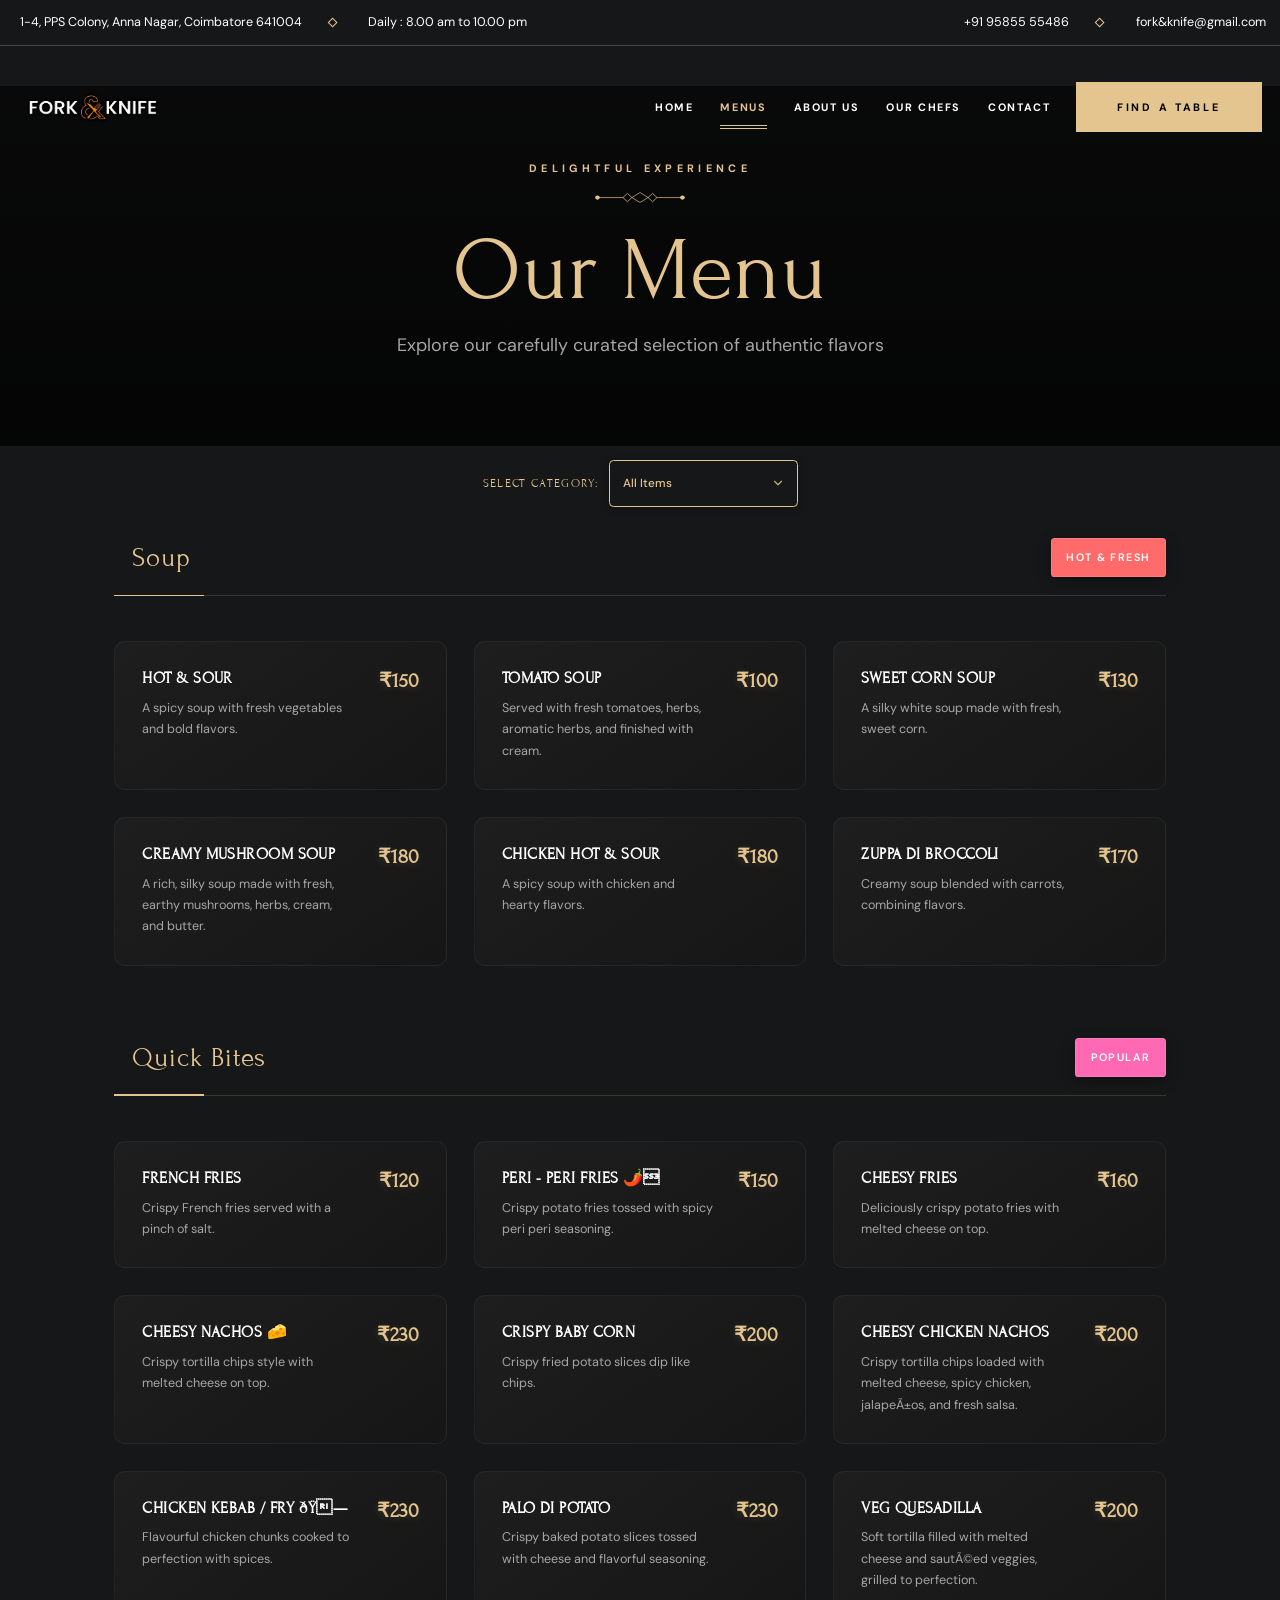
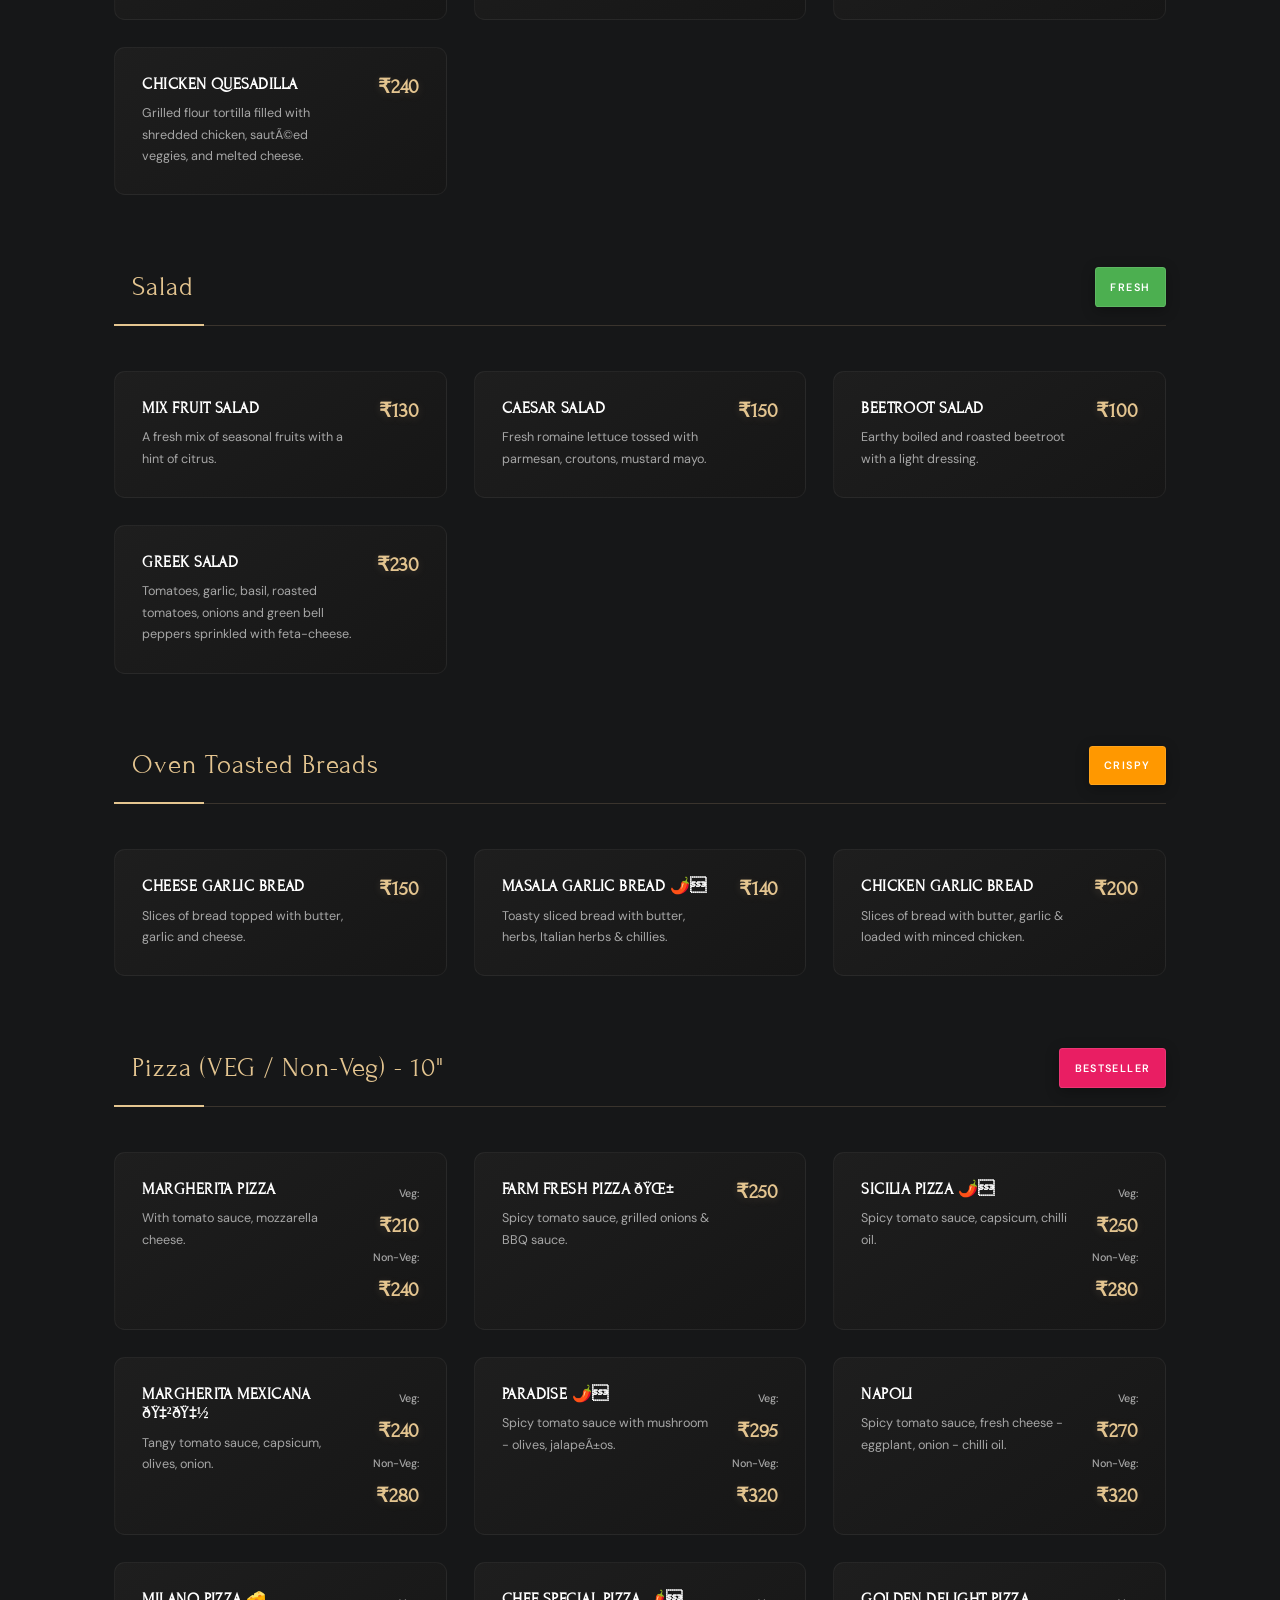
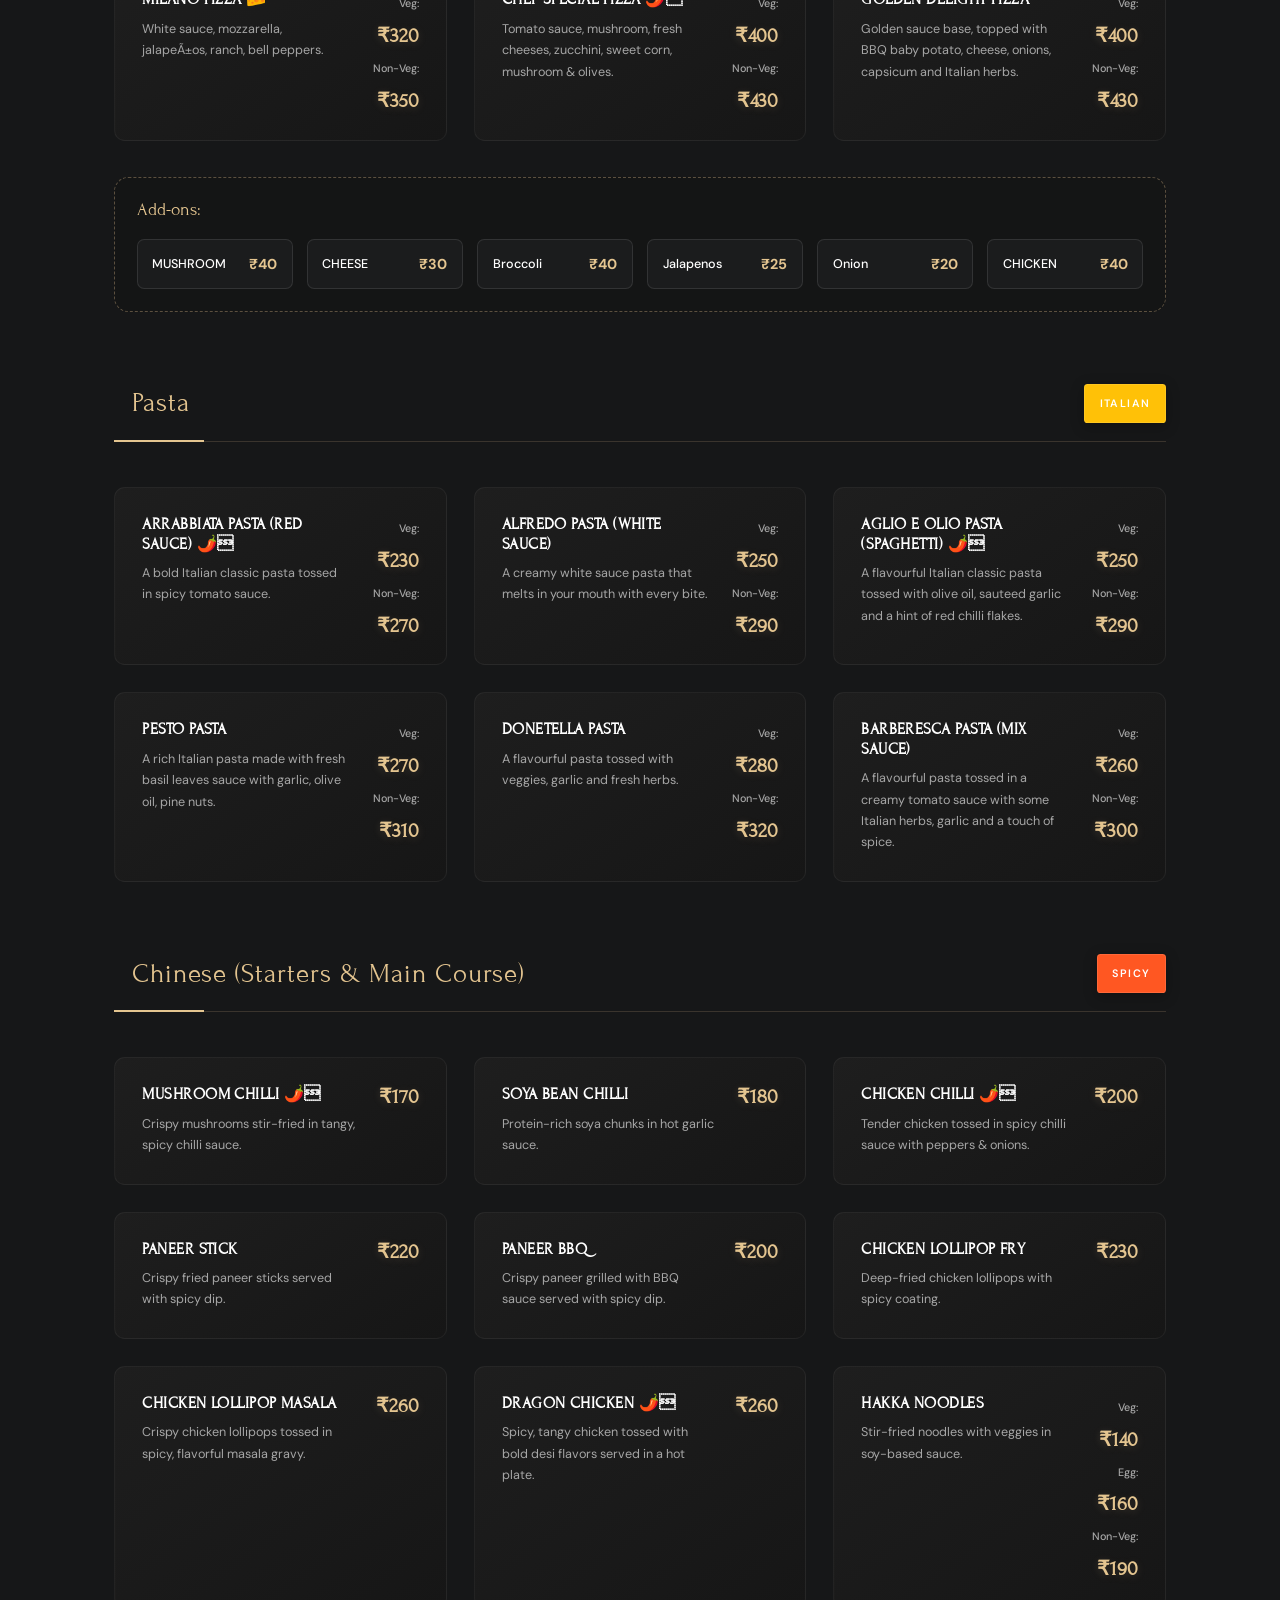
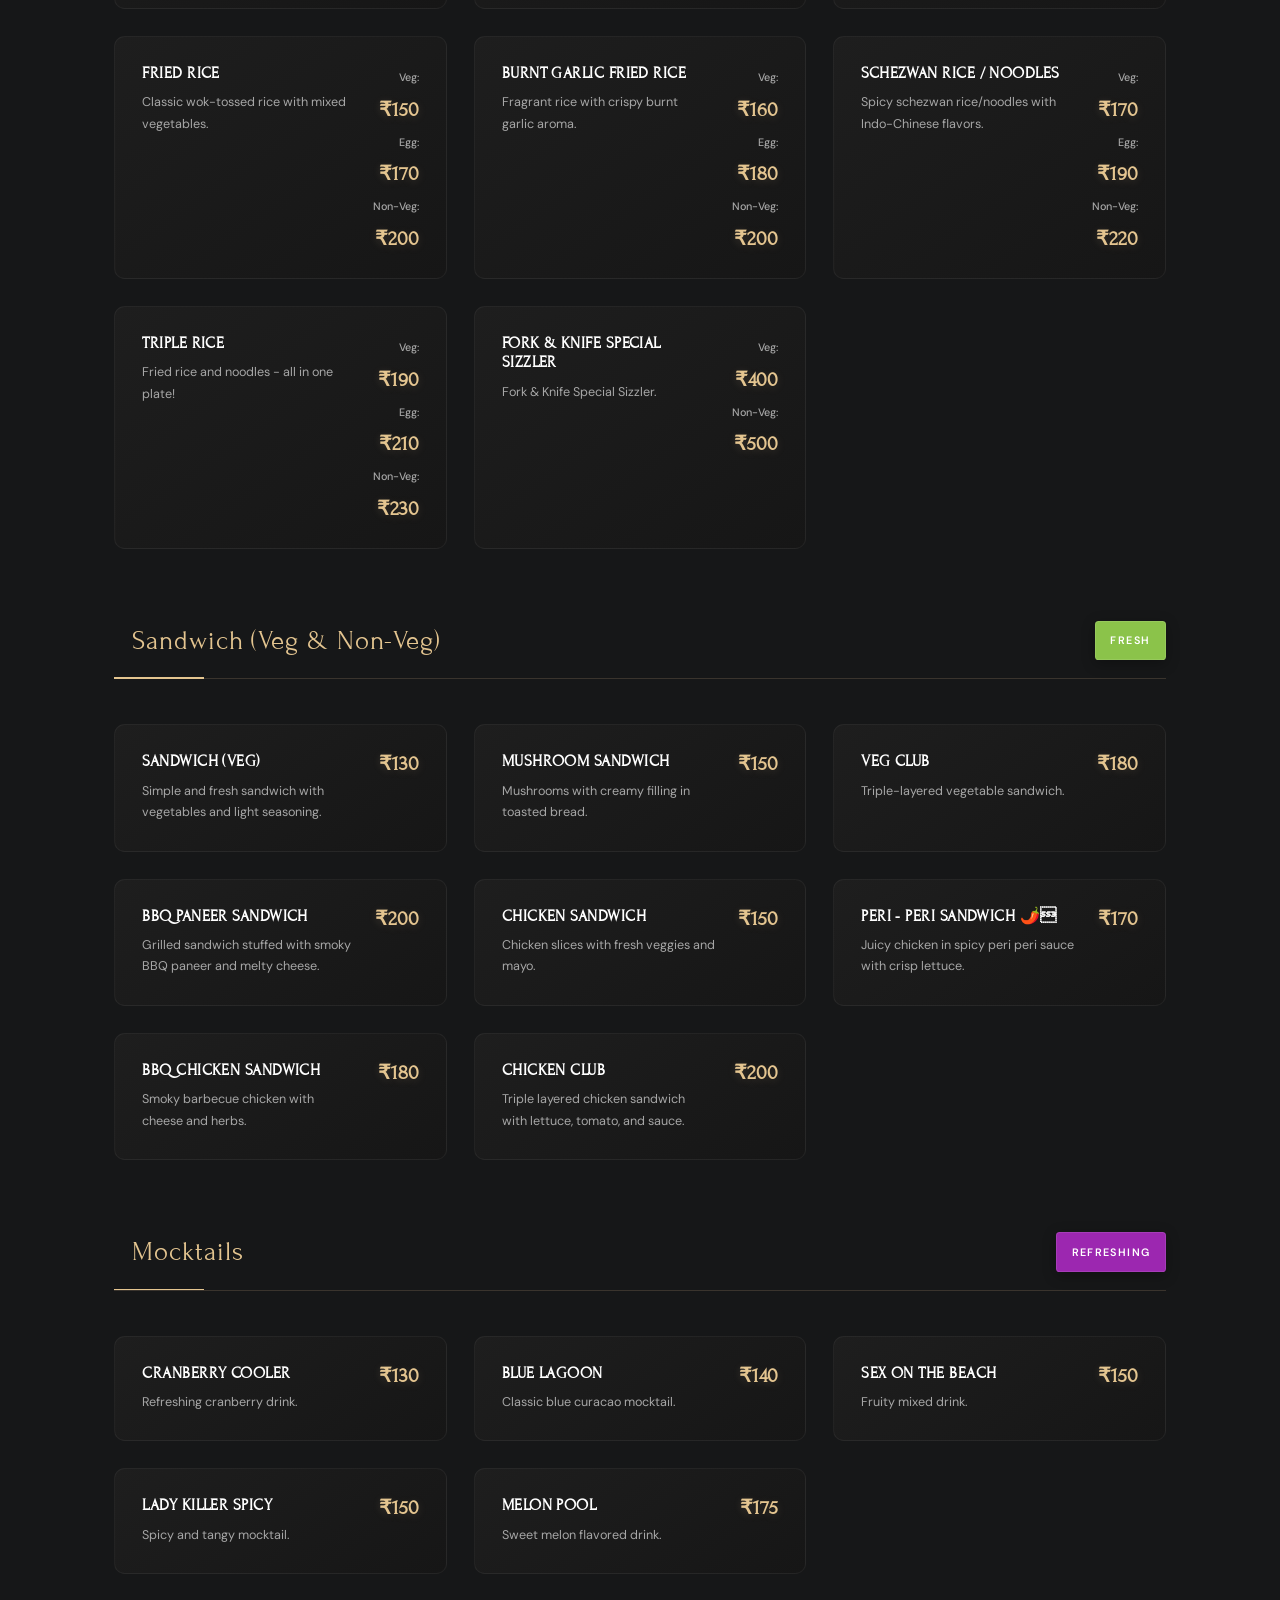
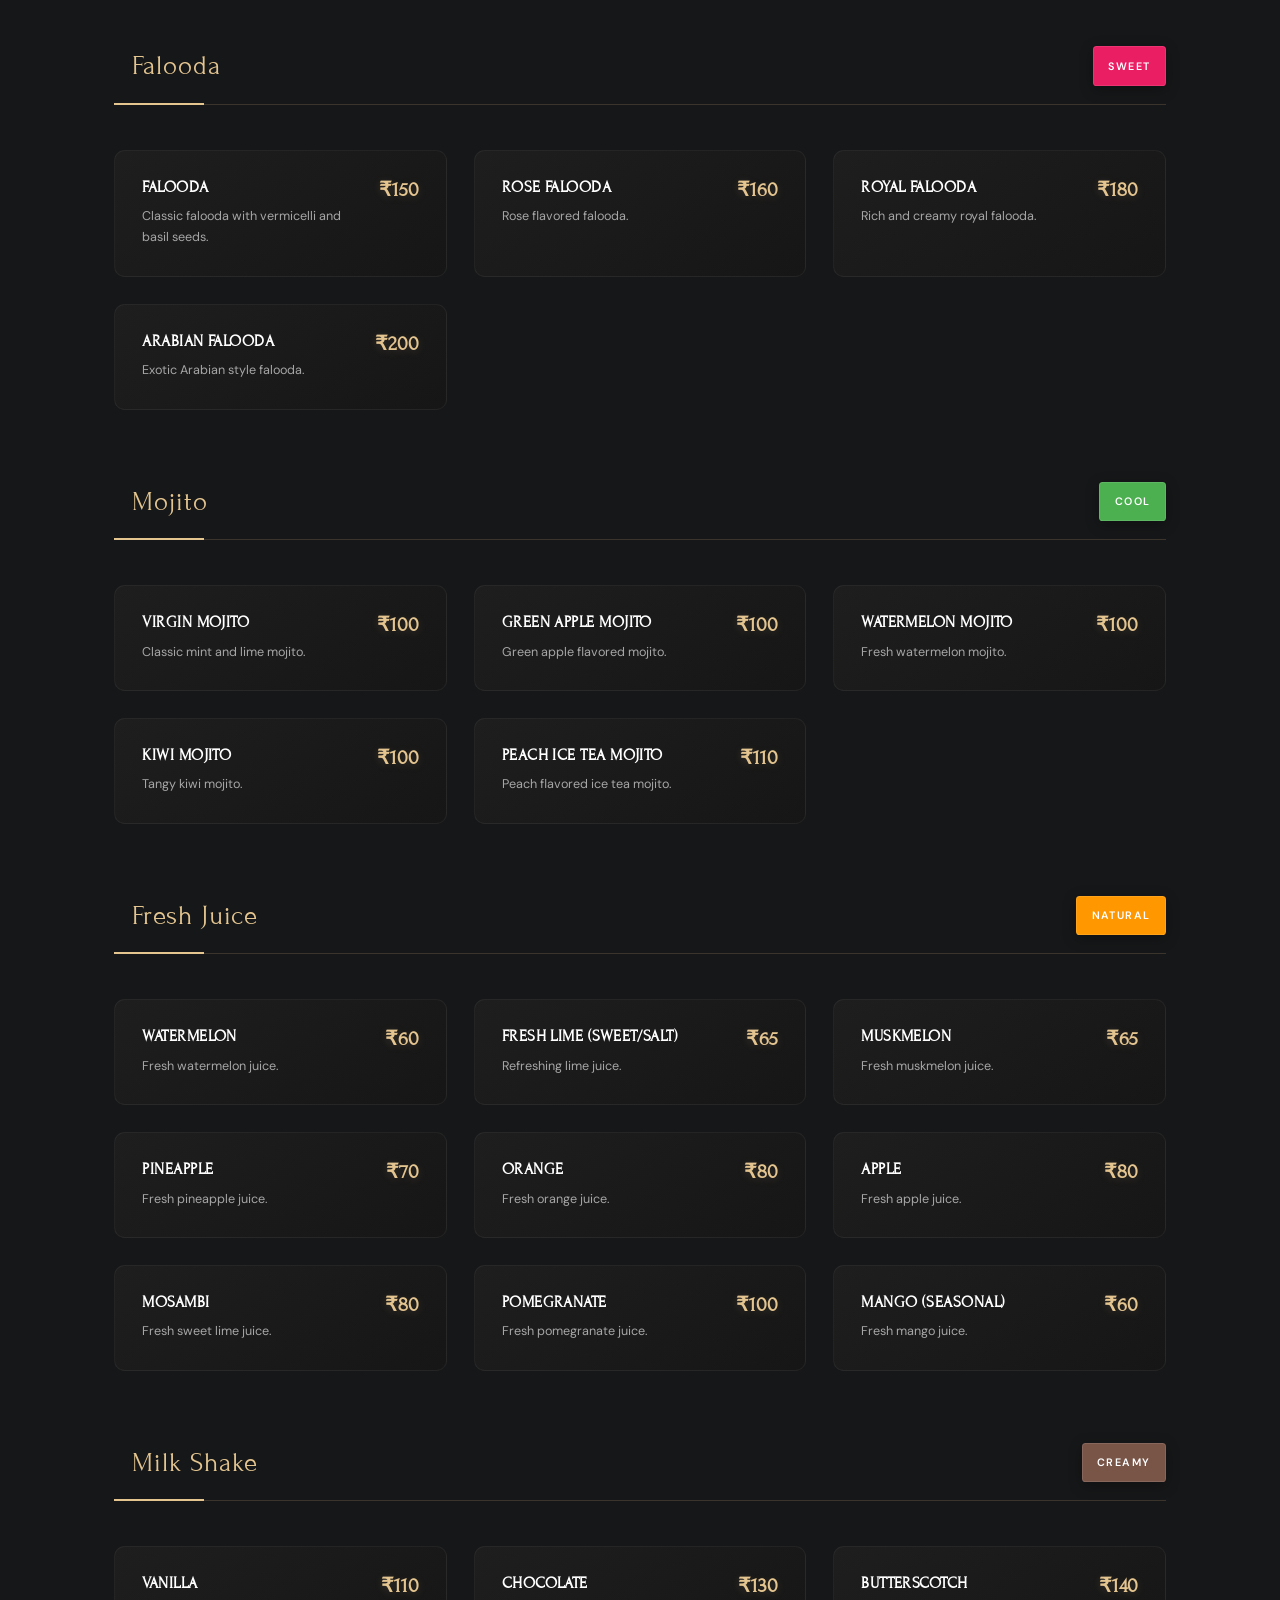
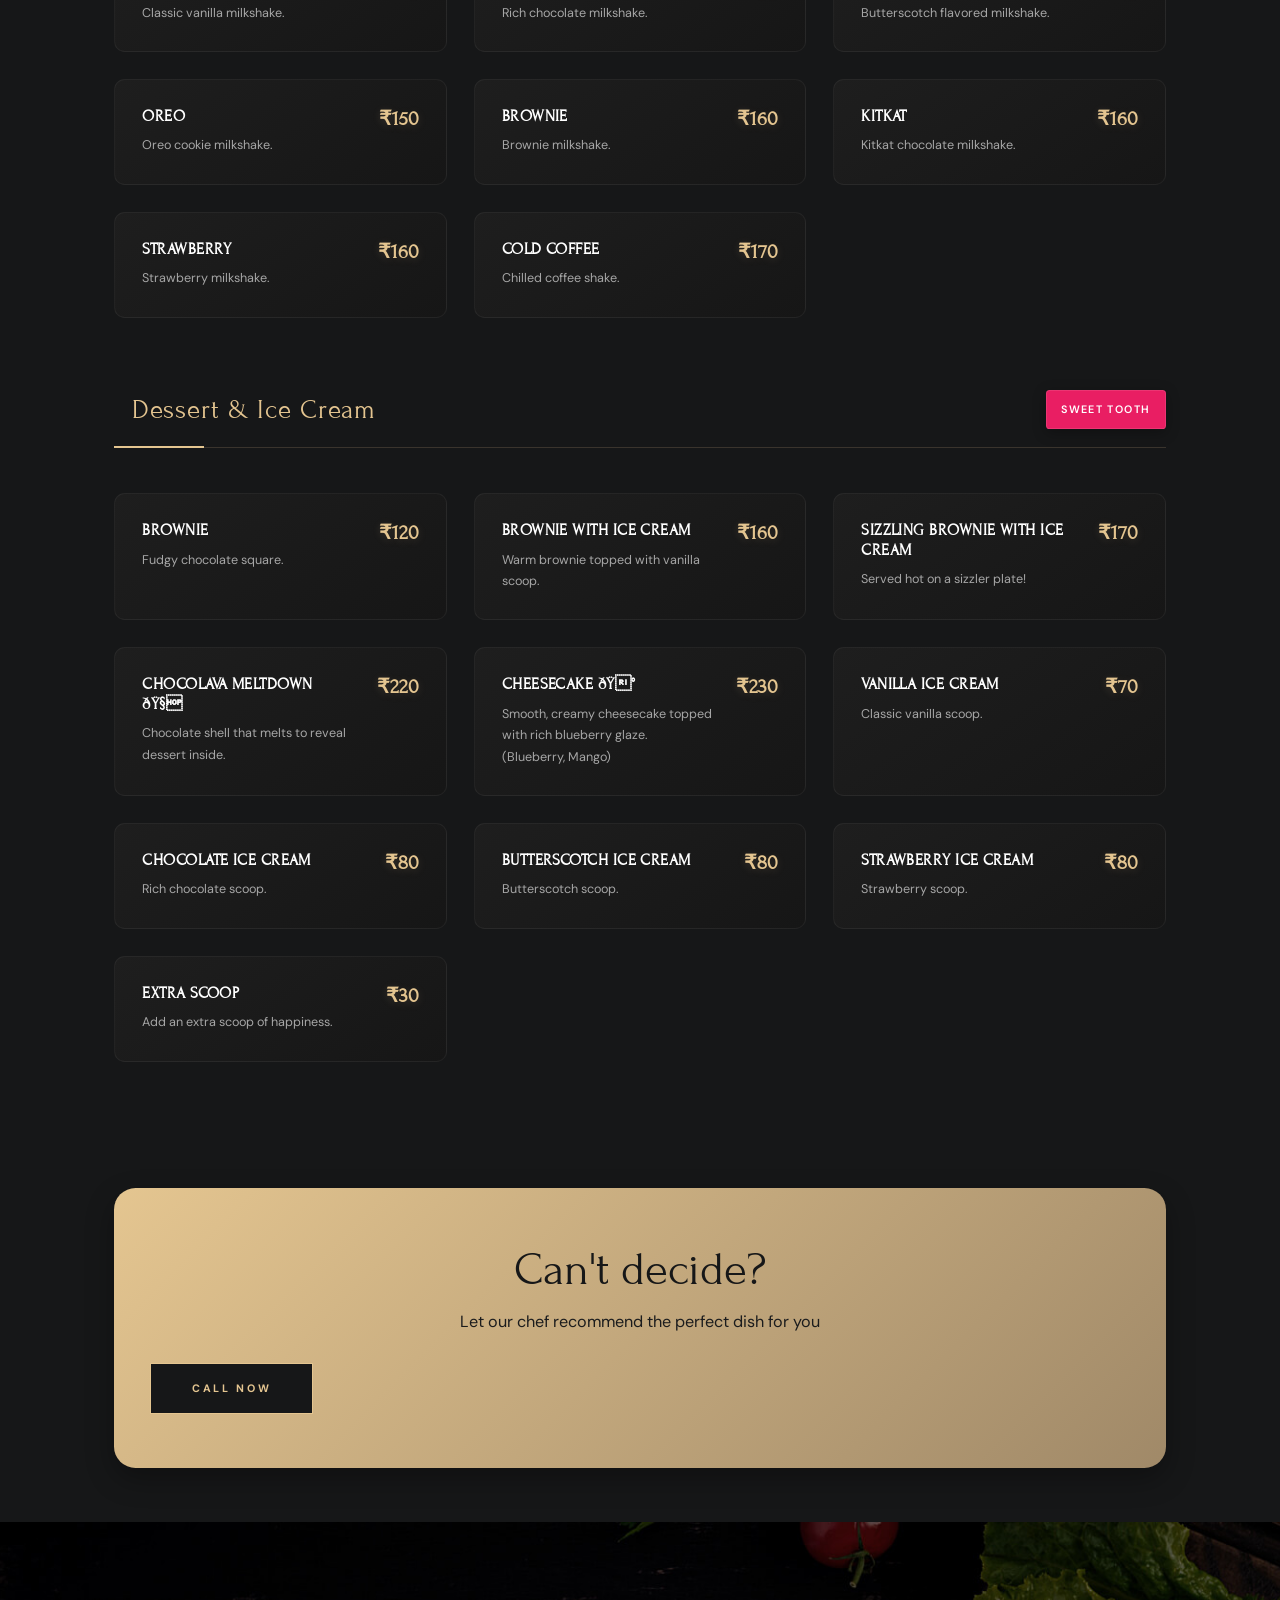
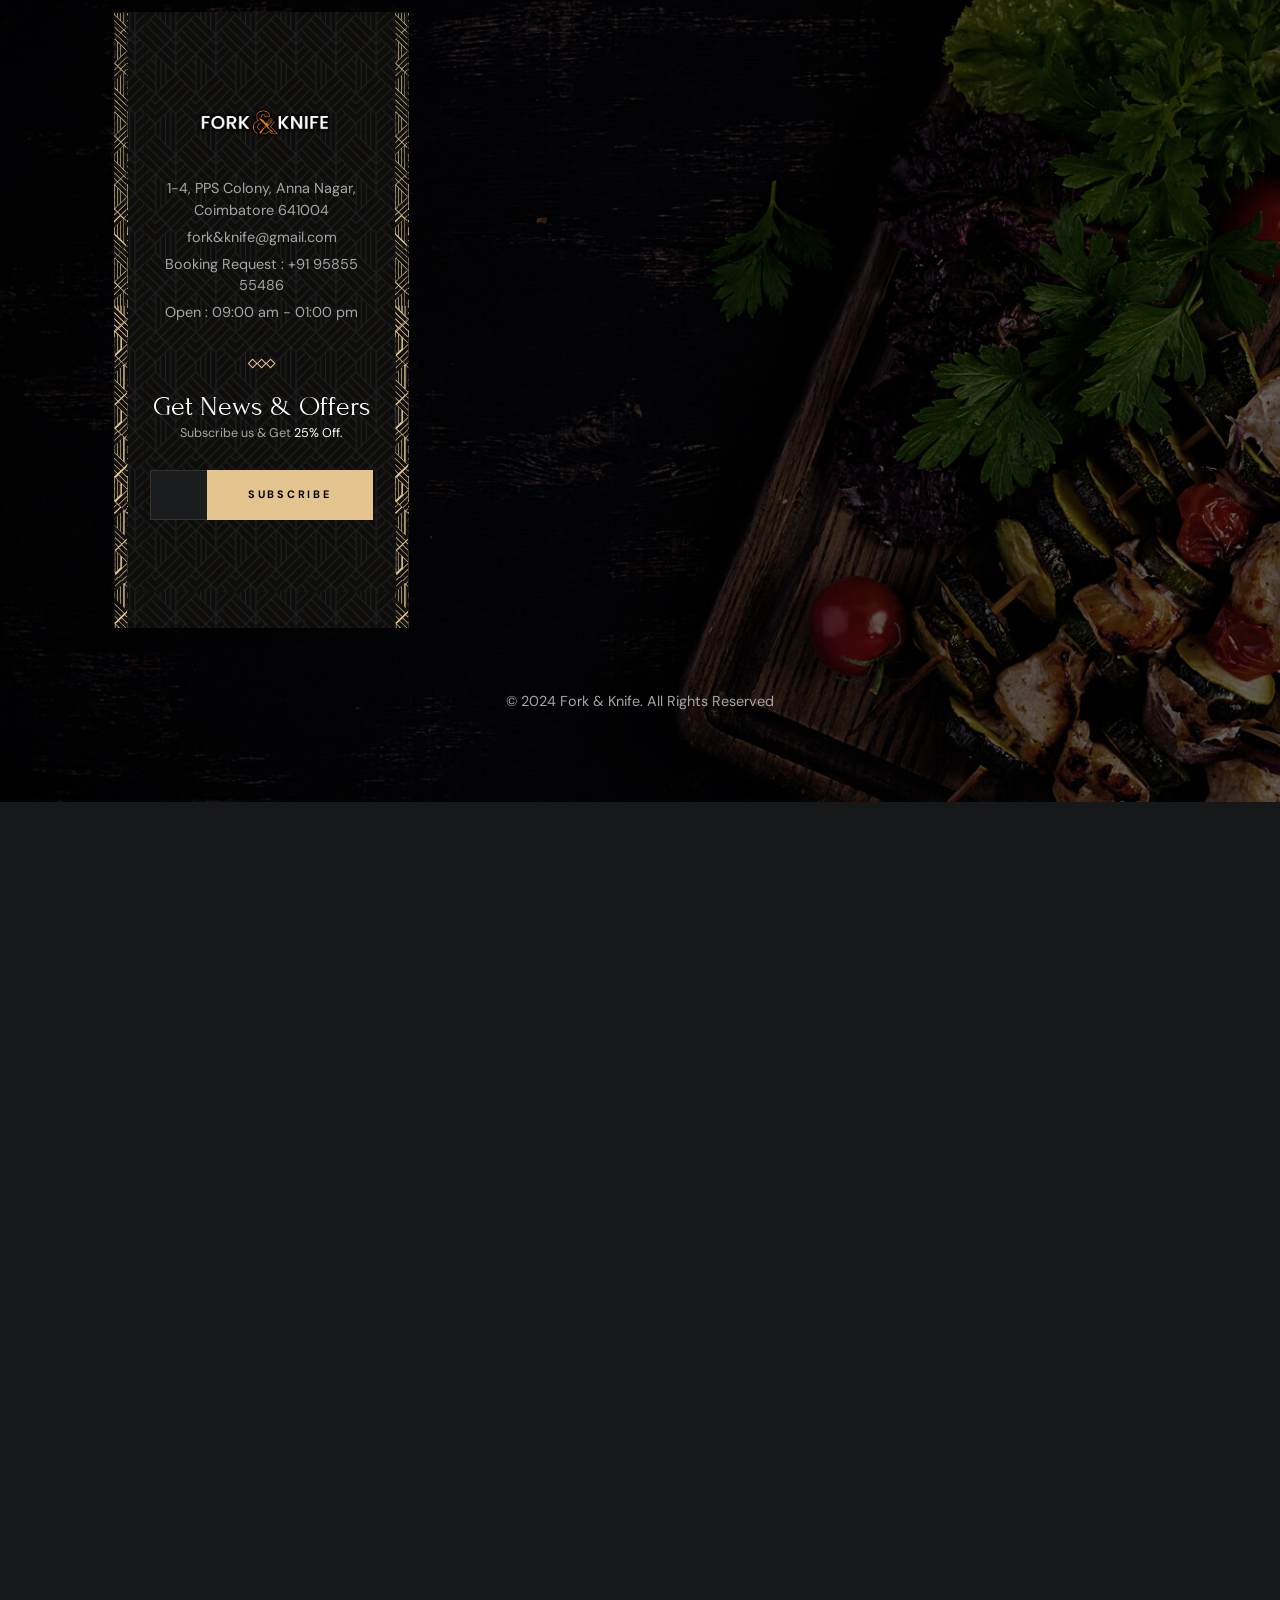
==== commit 91569aaf: "12" ====
--- a/menu.html
+++ b/menu.html
@@ -255,7 +255,7 @@
                                     <h4 class="title-3">HOT & SOUR</h4>
                                     <p class="card-text label-1">A spicy soup with fresh vegetables and bold
                                         flavors.</p>
-                                </div><span class="menu-price title-2">â‚¹150</span>
+                                </div><span class="menu-price title-2">₹150</span>
                             </div>
                         </li>
                         <li>
@@ -264,7 +264,7 @@
                                     <h4 class="title-3">TOMATO SOUP</h4>
                                     <p class="card-text label-1">Served with fresh tomatoes, herbs, aromatic herbs,
                                         and finished with cream.</p>
-                                </div><span class="menu-price title-2">â‚¹100</span>
+                                </div><span class="menu-price title-2">₹100</span>
                             </div>
                         </li>
                         <li>
@@ -272,7 +272,7 @@
                                 <div class="menu-item-info">
                                     <h4 class="title-3">SWEET CORN SOUP</h4>
                                     <p class="card-text label-1">A silky white soup made with fresh, sweet corn.</p>
-                                </div><span class="menu-price title-2">â‚¹130</span>
+                                </div><span class="menu-price title-2">₹130</span>
                             </div>
                         </li>
                         <li>
@@ -281,7 +281,7 @@
                                     <h4 class="title-3">CREAMY MUSHROOM SOUP</h4>
                                     <p class="card-text label-1">A rich, silky soup made with fresh, earthy
                                         mushrooms, herbs, cream, and butter.</p>
-                                </div><span class="menu-price title-2">â‚¹180</span>
+                                </div><span class="menu-price title-2">₹180</span>
                             </div>
                         </li>
                         <li>
@@ -289,7 +289,7 @@
                                 <div class="menu-item-info">
                                     <h4 class="title-3">CHICKEN HOT & SOUR</h4>
                                     <p class="card-text label-1">A spicy soup with chicken and hearty flavors.</p>
-                                </div><span class="menu-price title-2">â‚¹180</span>
+                                </div><span class="menu-price title-2">₹180</span>
                             </div>
                         </li>
                         <li>
@@ -298,7 +298,7 @@
                                     <h4 class="title-3">ZUPPA DI BROCCOLI</h4>
                                     <p class="card-text label-1">Creamy soup blended with carrots, combining
                                         flavors.</p>
-                                </div><span class="menu-price title-2">â‚¹170</span>
+                                </div><span class="menu-price title-2">₹170</span>
                             </div>
                         </li>
                     </ul>
@@ -318,16 +318,16 @@
                                     <h4 class="title-3">FRENCH FRIES</h4>
                                     <p class="card-text label-1">Crispy French fries served with a pinch of salt.
                                     </p>
-                                </div><span class="menu-price title-2">â‚¹120</span>
-                            </div>
-                        </li>
-                        <li>
-                            <div class="menu-item-card">
-                                <div class="menu-item-info">
-                                    <h4 class="title-3">PERI - PERI FRIES ðŸŒ¶ï¸</h4>
+                                </div><span class="menu-price title-2">₹120</span>
+                            </div>
+                        </li>
+                        <li>
+                            <div class="menu-item-card">
+                                <div class="menu-item-info">
+                                    <h4 class="title-3">PERI - PERI FRIES 🌶️</h4>
                                     <p class="card-text label-1">Crispy potato fries tossed with spicy peri peri
                                         seasoning.</p>
-                                </div><span class="menu-price title-2">â‚¹150</span>
+                                </div><span class="menu-price title-2">₹150</span>
                             </div>
                         </li>
                         <li>
@@ -336,16 +336,16 @@
                                     <h4 class="title-3">CHEESY FRIES</h4>
                                     <p class="card-text label-1">Deliciously crispy potato fries with melted cheese
                                         on top.</p>
-                                </div><span class="menu-price title-2">â‚¹160</span>
-                            </div>
-                        </li>
-                        <li>
-                            <div class="menu-item-card">
-                                <div class="menu-item-info">
-                                    <h4 class="title-3">CHEESY NACHOS ðŸ§€</h4>
+                                </div><span class="menu-price title-2">₹160</span>
+                            </div>
+                        </li>
+                        <li>
+                            <div class="menu-item-card">
+                                <div class="menu-item-info">
+                                    <h4 class="title-3">CHEESY NACHOS 🧀</h4>
                                     <p class="card-text label-1">Crispy tortilla chips style with melted cheese on
                                         top.</p>
-                                </div><span class="menu-price title-2">â‚¹230</span>
+                                </div><span class="menu-price title-2">₹230</span>
                             </div>
                         </li>
                         <li>
@@ -353,7 +353,7 @@
                                 <div class="menu-item-info">
                                     <h4 class="title-3">CRISPY BABY CORN</h4>
                                     <p class="card-text label-1">Crispy fried potato slices dip like chips.</p>
-                                </div><span class="menu-price title-2">â‚¹200</span>
+                                </div><span class="menu-price title-2">₹200</span>
                             </div>
                         </li>
                         <li>
@@ -362,7 +362,7 @@
                                     <h4 class="title-3">CHEESY CHICKEN NACHOS</h4>
                                     <p class="card-text label-1">Crispy tortilla chips loaded with melted cheese,
                                         spicy chicken, jalapeÃ±os, and fresh salsa.</p>
-                                </div><span class="menu-price title-2">â‚¹200</span>
+                                </div><span class="menu-price title-2">₹200</span>
                             </div>
                         </li>
                         <li>
@@ -371,7 +371,7 @@
                                     <h4 class="title-3">CHICKEN KEBAB / FRY ðŸ—</h4>
                                     <p class="card-text label-1">Flavourful chicken chunks cooked to perfection with
                                         spices.</p>
-                                </div><span class="menu-price title-2">â‚¹230</span>
+                                </div><span class="menu-price title-2">₹230</span>
                             </div>
                         </li>
                         <li>
@@ -380,7 +380,7 @@
                                     <h4 class="title-3">PALO DI POTATO</h4>
                                     <p class="card-text label-1">Crispy baked potato slices tossed with cheese and
                                         flavorful seasoning.</p>
-                                </div><span class="menu-price title-2">â‚¹230</span>
+                                </div><span class="menu-price title-2">₹230</span>
                             </div>
                         </li>
                         <li>
@@ -389,7 +389,7 @@
                                     <h4 class="title-3">VEG QUESADILLA</h4>
                                     <p class="card-text label-1">Soft tortilla filled with melted cheese and sautÃ©ed
                                         veggies, grilled to perfection.</p>
-                                </div><span class="menu-price title-2">â‚¹200</span>
+                                </div><span class="menu-price title-2">₹200</span>
                             </div>
                         </li>
                         <li>
@@ -398,7 +398,7 @@
                                     <h4 class="title-3">CHICKEN QUESADILLA</h4>
                                     <p class="card-text label-1">Grilled flour tortilla filled with shredded
                                         chicken, sautÃ©ed veggies, and melted cheese.</p>
-                                </div><span class="menu-price title-2">â‚¹240</span>
+                                </div><span class="menu-price title-2">₹240</span>
                             </div>
                         </li>
                     </ul>
@@ -417,7 +417,7 @@
                                     <h4 class="title-3">MIX FRUIT SALAD</h4>
                                     <p class="card-text label-1">A fresh mix of seasonal fruits with a hint of
                                         citrus.</p>
-                                </div><span class="menu-price title-2">â‚¹130</span>
+                                </div><span class="menu-price title-2">₹130</span>
                             </div>
                         </li>
                         <li>
@@ -426,7 +426,7 @@
                                     <h4 class="title-3">CAESAR SALAD</h4>
                                     <p class="card-text label-1">Fresh romaine lettuce tossed with parmesan,
                                         croutons, mustard mayo.</p>
-                                </div><span class="menu-price title-2">â‚¹150</span>
+                                </div><span class="menu-price title-2">₹150</span>
                             </div>
                         </li>
                         <li>
@@ -435,7 +435,7 @@
                                     <h4 class="title-3">BEETROOT SALAD</h4>
                                     <p class="card-text label-1">Earthy boiled and roasted beetroot with a light
                                         dressing.</p>
-                                </div><span class="menu-price title-2">â‚¹100</span>
+                                </div><span class="menu-price title-2">₹100</span>
                             </div>
                         </li>
                         <li>
@@ -444,7 +444,7 @@
                                     <h4 class="title-3">GREEK SALAD</h4>
                                     <p class="card-text label-1">Tomatoes, garlic, basil, roasted tomatoes, onions
                                         and green bell peppers sprinkled with feta-cheese.</p>
-                                </div><span class="menu-price title-2">â‚¹230</span>
+                                </div><span class="menu-price title-2">₹230</span>
                             </div>
                         </li>
                     </ul>
@@ -464,16 +464,16 @@
                                     <h4 class="title-3">CHEESE GARLIC BREAD</h4>
                                     <p class="card-text label-1">Slices of bread topped with butter, garlic and
                                         cheese.</p>
-                                </div><span class="menu-price title-2">â‚¹150</span>
-                            </div>
-                        </li>
-                        <li>
-                            <div class="menu-item-card">
-                                <div class="menu-item-info">
-                                    <h4 class="title-3">MASALA GARLIC BREAD ðŸŒ¶ï¸</h4>
+                                </div><span class="menu-price title-2">₹150</span>
+                            </div>
+                        </li>
+                        <li>
+                            <div class="menu-item-card">
+                                <div class="menu-item-info">
+                                    <h4 class="title-3">MASALA GARLIC BREAD 🌶️</h4>
                                     <p class="card-text label-1">Toasty sliced bread with butter, herbs, Italian
                                         herbs & chillies.</p>
-                                </div><span class="menu-price title-2">â‚¹140</span>
+                                </div><span class="menu-price title-2">₹140</span>
                             </div>
                         </li>
                         <li>
@@ -482,7 +482,7 @@
                                     <h4 class="title-3">CHICKEN GARLIC BREAD</h4>
                                     <p class="card-text label-1">Slices of bread with butter, garlic & loaded with
                                         minced chicken.</p>
-                                </div><span class="menu-price title-2">â‚¹200</span>
+                                </div><span class="menu-price title-2">₹200</span>
                             </div>
                         </li>
                     </ul>
@@ -503,9 +503,9 @@
                                     <p class="card-text label-1">With tomato sauce, mozzarella cheese.</p>
                                 </div>
                                 <div class="menu-price-group"><span class="menu-price-label">Veg:</span><span
-                                        class="menu-price title-2">â‚¹210</span><span
-                                        class="menu-price-label">Non-Veg:</span><span
-                                        class="menu-price title-2">â‚¹240</span></div>
+                                        class="menu-price title-2">₹210</span><span
+                                        class="menu-price-label">Non-Veg:</span><span
+                                        class="menu-price title-2">₹240</span></div>
                             </div>
                         </li>
                         <li>
@@ -513,19 +513,19 @@
                                 <div class="menu-item-info">
                                     <h4 class="title-3">FARM FRESH PIZZA ðŸŒ±</h4>
                                     <p class="card-text label-1">Spicy tomato sauce, grilled onions & BBQ sauce.</p>
-                                </div><span class="menu-price title-2">â‚¹250</span>
-                            </div>
-                        </li>
-                        <li>
-                            <div class="menu-item-card">
-                                <div class="menu-item-info">
-                                    <h4 class="title-3">SICILIA PIZZA ðŸŒ¶ï¸</h4>
+                                </div><span class="menu-price title-2">₹250</span>
+                            </div>
+                        </li>
+                        <li>
+                            <div class="menu-item-card">
+                                <div class="menu-item-info">
+                                    <h4 class="title-3">SICILIA PIZZA 🌶️</h4>
                                     <p class="card-text label-1">Spicy tomato sauce, capsicum, chilli oil.</p>
                                 </div>
                                 <div class="menu-price-group"><span class="menu-price-label">Veg:</span><span
-                                        class="menu-price title-2">â‚¹250</span><span
-                                        class="menu-price-label">Non-Veg:</span><span
-                                        class="menu-price title-2">â‚¹280</span></div>
+                                        class="menu-price title-2">₹250</span><span
+                                        class="menu-price-label">Non-Veg:</span><span
+                                        class="menu-price title-2">₹280</span></div>
                             </div>
                         </li>
                         <li>
@@ -535,22 +535,22 @@
                                     <p class="card-text label-1">Tangy tomato sauce, capsicum, olives, onion.</p>
                                 </div>
                                 <div class="menu-price-group"><span class="menu-price-label">Veg:</span><span
-                                        class="menu-price title-2">â‚¹240</span><span
-                                        class="menu-price-label">Non-Veg:</span><span
-                                        class="menu-price title-2">â‚¹280</span></div>
-                            </div>
-                        </li>
-                        <li>
-                            <div class="menu-item-card">
-                                <div class="menu-item-info">
-                                    <h4 class="title-3">PARADISE ðŸŒ¶ï¸</h4>
+                                        class="menu-price title-2">₹240</span><span
+                                        class="menu-price-label">Non-Veg:</span><span
+                                        class="menu-price title-2">₹280</span></div>
+                            </div>
+                        </li>
+                        <li>
+                            <div class="menu-item-card">
+                                <div class="menu-item-info">
+                                    <h4 class="title-3">PARADISE 🌶️</h4>
                                     <p class="card-text label-1">Spicy tomato sauce with mushroom - olives,
                                         jalapeÃ±os.</p>
                                 </div>
                                 <div class="menu-price-group"><span class="menu-price-label">Veg:</span><span
-                                        class="menu-price title-2">â‚¹295</span><span
-                                        class="menu-price-label">Non-Veg:</span><span
-                                        class="menu-price title-2">â‚¹320</span></div>
+                                        class="menu-price title-2">₹295</span><span
+                                        class="menu-price-label">Non-Veg:</span><span
+                                        class="menu-price title-2">₹320</span></div>
                             </div>
                         </li>
                         <li>
@@ -561,35 +561,35 @@
                                         - chilli oil.</p>
                                 </div>
                                 <div class="menu-price-group"><span class="menu-price-label">Veg:</span><span
-                                        class="menu-price title-2">â‚¹270</span><span
-                                        class="menu-price-label">Non-Veg:</span><span
-                                        class="menu-price title-2">â‚¹320</span></div>
-                            </div>
-                        </li>
-                        <li>
-                            <div class="menu-item-card">
-                                <div class="menu-item-info">
-                                    <h4 class="title-3">MILANO PIZZA ðŸ§€</h4>
+                                        class="menu-price title-2">₹270</span><span
+                                        class="menu-price-label">Non-Veg:</span><span
+                                        class="menu-price title-2">₹320</span></div>
+                            </div>
+                        </li>
+                        <li>
+                            <div class="menu-item-card">
+                                <div class="menu-item-info">
+                                    <h4 class="title-3">MILANO PIZZA 🧀</h4>
                                     <p class="card-text label-1">White sauce, mozzarella, jalapeÃ±os, ranch, bell
                                         peppers.</p>
                                 </div>
                                 <div class="menu-price-group"><span class="menu-price-label">Veg:</span><span
-                                        class="menu-price title-2">â‚¹320</span><span
-                                        class="menu-price-label">Non-Veg:</span><span
-                                        class="menu-price title-2">â‚¹350</span></div>
-                            </div>
-                        </li>
-                        <li>
-                            <div class="menu-item-card">
-                                <div class="menu-item-info">
-                                    <h4 class="title-3">CHEF SPECIAL PIZZA ðŸŒ¶ï¸</h4>
+                                        class="menu-price title-2">₹320</span><span
+                                        class="menu-price-label">Non-Veg:</span><span
+                                        class="menu-price title-2">₹350</span></div>
+                            </div>
+                        </li>
+                        <li>
+                            <div class="menu-item-card">
+                                <div class="menu-item-info">
+                                    <h4 class="title-3">CHEF SPECIAL PIZZA 🌶️</h4>
                                     <p class="card-text label-1">Tomato sauce, mushroom, fresh cheeses, zucchini,
                                         sweet corn, mushroom & olives.</p>
                                 </div>
                                 <div class="menu-price-group"><span class="menu-price-label">Veg:</span><span
-                                        class="menu-price title-2">â‚¹400</span><span
-                                        class="menu-price-label">Non-Veg:</span><span
-                                        class="menu-price title-2">â‚¹430</span></div>
+                                        class="menu-price title-2">₹400</span><span
+                                        class="menu-price-label">Non-Veg:</span><span
+                                        class="menu-price title-2">₹430</span></div>
                             </div>
                         </li>
                         <li>
@@ -600,21 +600,21 @@
                                         cheese, onions, capsicum and Italian herbs.</p>
                                 </div>
                                 <div class="menu-price-group"><span class="menu-price-label">Veg:</span><span
-                                        class="menu-price title-2">â‚¹400</span><span
-                                        class="menu-price-label">Non-Veg:</span><span
-                                        class="menu-price title-2">â‚¹430</span></div>
+                                        class="menu-price title-2">₹400</span><span
+                                        class="menu-price-label">Non-Veg:</span><span
+                                        class="menu-price title-2">₹430</span></div>
                             </div>
                         </li>
                     </ul>
                     <div class="addons-section">
                         <h4 class="title-4">Add-ons:</h4>
                         <div class="addons-grid">
-                            <div class="addon-item"><span>MUSHROOM</span><span class="addon-price">â‚¹40</span></div>
-                            <div class="addon-item"><span>CHEESE</span><span class="addon-price">â‚¹30</span></div>
-                            <div class="addon-item"><span>Broccoli</span><span class="addon-price">â‚¹40</span></div>
-                            <div class="addon-item"><span>Jalapenos</span><span class="addon-price">â‚¹25</span></div>
-                            <div class="addon-item"><span>Onion</span><span class="addon-price">â‚¹20</span></div>
-                            <div class="addon-item"><span>CHICKEN</span><span class="addon-price">â‚¹40</span></div>
+                            <div class="addon-item"><span>MUSHROOM</span><span class="addon-price">₹40</span></div>
+                            <div class="addon-item"><span>CHEESE</span><span class="addon-price">₹30</span></div>
+                            <div class="addon-item"><span>Broccoli</span><span class="addon-price">₹40</span></div>
+                            <div class="addon-item"><span>Jalapenos</span><span class="addon-price">₹25</span></div>
+                            <div class="addon-item"><span>Onion</span><span class="addon-price">₹20</span></div>
+                            <div class="addon-item"><span>CHICKEN</span><span class="addon-price">₹40</span></div>
                         </div>
                     </div>
                 </div>
@@ -630,14 +630,14 @@
                         <li>
                             <div class="menu-item-card">
                                 <div class="menu-item-info">
-                                    <h4 class="title-3">ARRABBIATA PASTA (RED SAUCE) ðŸŒ¶ï¸</h4>
+                                    <h4 class="title-3">ARRABBIATA PASTA (RED SAUCE) 🌶️</h4>
                                     <p class="card-text label-1">A bold Italian classic pasta tossed in spicy tomato
                                         sauce.</p>
                                 </div>
                                 <div class="menu-price-group"><span class="menu-price-label">Veg:</span><span
-                                        class="menu-price title-2">â‚¹230</span><span
-                                        class="menu-price-label">Non-Veg:</span><span
-                                        class="menu-price title-2">â‚¹270</span></div>
+                                        class="menu-price title-2">₹230</span><span
+                                        class="menu-price-label">Non-Veg:</span><span
+                                        class="menu-price title-2">₹270</span></div>
                             </div>
                         </li>
                         <li>
@@ -648,22 +648,22 @@
                                         with every bite.</p>
                                 </div>
                                 <div class="menu-price-group"><span class="menu-price-label">Veg:</span><span
-                                        class="menu-price title-2">â‚¹250</span><span
-                                        class="menu-price-label">Non-Veg:</span><span
-                                        class="menu-price title-2">â‚¹290</span></div>
-                            </div>
-                        </li>
-                        <li>
-                            <div class="menu-item-card">
-                                <div class="menu-item-info">
-                                    <h4 class="title-3">AGLIO E OLIO PASTA (SPAGHETTI) ðŸŒ¶ï¸</h4>
+                                        class="menu-price title-2">₹250</span><span
+                                        class="menu-price-label">Non-Veg:</span><span
+                                        class="menu-price title-2">₹290</span></div>
+                            </div>
+                        </li>
+                        <li>
+                            <div class="menu-item-card">
+                                <div class="menu-item-info">
+                                    <h4 class="title-3">AGLIO E OLIO PASTA (SPAGHETTI) 🌶️</h4>
                                     <p class="card-text label-1">A flavourful Italian classic pasta tossed with
                                         olive oil, sauteed garlic and a hint of red chilli flakes.</p>
                                 </div>
                                 <div class="menu-price-group"><span class="menu-price-label">Veg:</span><span
-                                        class="menu-price title-2">â‚¹250</span><span
-                                        class="menu-price-label">Non-Veg:</span><span
-                                        class="menu-price title-2">â‚¹290</span></div>
+                                        class="menu-price title-2">₹250</span><span
+                                        class="menu-price-label">Non-Veg:</span><span
+                                        class="menu-price title-2">₹290</span></div>
                             </div>
                         </li>
                         <li>
@@ -674,9 +674,9 @@
                                         sauce with garlic, olive oil, pine nuts.</p>
                                 </div>
                                 <div class="menu-price-group"><span class="menu-price-label">Veg:</span><span
-                                        class="menu-price title-2">â‚¹270</span><span
-                                        class="menu-price-label">Non-Veg:</span><span
-                                        class="menu-price title-2">â‚¹310</span></div>
+                                        class="menu-price title-2">₹270</span><span
+                                        class="menu-price-label">Non-Veg:</span><span
+                                        class="menu-price title-2">₹310</span></div>
                             </div>
                         </li>
                         <li>
@@ -687,9 +687,9 @@
                                         fresh herbs.</p>
                                 </div>
                                 <div class="menu-price-group"><span class="menu-price-label">Veg:</span><span
-                                        class="menu-price title-2">â‚¹280</span><span
-                                        class="menu-price-label">Non-Veg:</span><span
-                                        class="menu-price title-2">â‚¹320</span></div>
+                                        class="menu-price title-2">₹280</span><span
+                                        class="menu-price-label">Non-Veg:</span><span
+                                        class="menu-price title-2">₹320</span></div>
                             </div>
                         </li>
                         <li>
@@ -700,9 +700,9 @@
                                         with some Italian herbs, garlic and a touch of spice.</p>
                                 </div>
                                 <div class="menu-price-group"><span class="menu-price-label">Veg:</span><span
-                                        class="menu-price title-2">â‚¹260</span><span
-                                        class="menu-price-label">Non-Veg:</span><span
-                                        class="menu-price title-2">â‚¹300</span></div>
+                                        class="menu-price title-2">₹260</span><span
+                                        class="menu-price-label">Non-Veg:</span><span
+                                        class="menu-price title-2">₹300</span></div>
                             </div>
                         </li>
                     </ul>
@@ -719,10 +719,10 @@
                         <li>
                             <div class="menu-item-card">
                                 <div class="menu-item-info">
-                                    <h4 class="title-3">MUSHROOM CHILLI ðŸŒ¶ï¸</h4>
+                                    <h4 class="title-3">MUSHROOM CHILLI 🌶️</h4>
                                     <p class="card-text label-1">Crispy mushrooms stir-fried in tangy, spicy chilli
                                         sauce.</p>
-                                </div><span class="menu-price title-2">â‚¹170</span>
+                                </div><span class="menu-price title-2">₹170</span>
                             </div>
                         </li>
                         <li>
@@ -730,16 +730,16 @@
                                 <div class="menu-item-info">
                                     <h4 class="title-3">SOYA BEAN CHILLI</h4>
                                     <p class="card-text label-1">Protein-rich soya chunks in hot garlic sauce.</p>
-                                </div><span class="menu-price title-2">â‚¹180</span>
-                            </div>
-                        </li>
-                        <li>
-                            <div class="menu-item-card">
-                                <div class="menu-item-info">
-                                    <h4 class="title-3">CHICKEN CHILLI ðŸŒ¶ï¸</h4>
+                                </div><span class="menu-price title-2">₹180</span>
+                            </div>
+                        </li>
+                        <li>
+                            <div class="menu-item-card">
+                                <div class="menu-item-info">
+                                    <h4 class="title-3">CHICKEN CHILLI 🌶️</h4>
                                     <p class="card-text label-1">Tender chicken tossed in spicy chilli sauce with
                                         peppers & onions.</p>
-                                </div><span class="menu-price title-2">â‚¹200</span>
+                                </div><span class="menu-price title-2">₹200</span>
                             </div>
                         </li>
                         <li>
@@ -748,7 +748,7 @@
                                     <h4 class="title-3">PANEER STICK</h4>
                                     <p class="card-text label-1">Crispy fried paneer sticks served with spicy dip.
                                     </p>
-                                </div><span class="menu-price title-2">â‚¹220</span>
+                                </div><span class="menu-price title-2">₹220</span>
                             </div>
                         </li>
                         <li>
@@ -757,7 +757,7 @@
                                     <h4 class="title-3">PANEER BBQ</h4>
                                     <p class="card-text label-1">Crispy paneer grilled with BBQ sauce served with
                                         spicy dip.</p>
-                                </div><span class="menu-price title-2">â‚¹200</span>
+                                </div><span class="menu-price title-2">₹200</span>
                             </div>
                         </li>
                         <li>
@@ -766,7 +766,7 @@
                                     <h4 class="title-3">CHICKEN LOLLIPOP FRY</h4>
                                     <p class="card-text label-1">Deep-fried chicken lollipops with spicy coating.
                                     </p>
-                                </div><span class="menu-price title-2">â‚¹230</span>
+                                </div><span class="menu-price title-2">₹230</span>
                             </div>
                         </li>
                         <li>
@@ -775,16 +775,16 @@
                                     <h4 class="title-3">CHICKEN LOLLIPOP MASALA</h4>
                                     <p class="card-text label-1">Crispy chicken lollipops tossed in spicy, flavorful
                                         masala gravy.</p>
-                                </div><span class="menu-price title-2">â‚¹260</span>
-                            </div>
-                        </li>
-                        <li>
-                            <div class="menu-item-card">
-                                <div class="menu-item-info">
-                                    <h4 class="title-3">DRAGON CHICKEN ðŸŒ¶ï¸</h4>
+                                </div><span class="menu-price title-2">₹260</span>
+                            </div>
+                        </li>
+                        <li>
+                            <div class="menu-item-card">
+                                <div class="menu-item-info">
+                                    <h4 class="title-3">DRAGON CHICKEN 🌶️</h4>
                                     <p class="card-text label-1">Spicy, tangy chicken tossed with bold desi flavors
                                         served in a hot plate.</p>
-                                </div><span class="menu-price title-2">â‚¹260</span>
+                                </div><span class="menu-price title-2">₹260</span>
                             </div>
                         </li>
                         <li>
@@ -795,11 +795,11 @@
                                     </p>
                                 </div>
                                 <div class="menu-price-group"><span class="menu-price-label">Veg:</span><span
-                                        class="menu-price title-2">â‚¹140</span><span
+                                        class="menu-price title-2">₹140</span><span
                                         class="menu-price-label">Egg:</span><span
-                                        class="menu-price title-2">â‚¹160</span><span
-                                        class="menu-price-label">Non-Veg:</span><span
-                                        class="menu-price title-2">â‚¹190</span></div>
+                                        class="menu-price title-2">₹160</span><span
+                                        class="menu-price-label">Non-Veg:</span><span
+                                        class="menu-price title-2">₹190</span></div>
                             </div>
                         </li>
                         <li>
@@ -809,11 +809,11 @@
                                     <p class="card-text label-1">Classic wok-tossed rice with mixed vegetables.</p>
                                 </div>
                                 <div class="menu-price-group"><span class="menu-price-label">Veg:</span><span
-                                        class="menu-price title-2">â‚¹150</span><span
+                                        class="menu-price title-2">₹150</span><span
                                         class="menu-price-label">Egg:</span><span
-                                        class="menu-price title-2">â‚¹170</span><span
-                                        class="menu-price-label">Non-Veg:</span><span
-                                        class="menu-price title-2">â‚¹200</span></div>
+                                        class="menu-price title-2">₹170</span><span
+                                        class="menu-price-label">Non-Veg:</span><span
+                                        class="menu-price title-2">₹200</span></div>
                             </div>
                         </li>
                         <li>
@@ -823,11 +823,11 @@
                                     <p class="card-text label-1">Fragrant rice with crispy burnt garlic aroma.</p>
                                 </div>
                                 <div class="menu-price-group"><span class="menu-price-label">Veg:</span><span
-                                        class="menu-price title-2">â‚¹160</span><span
+                                        class="menu-price title-2">₹160</span><span
                                         class="menu-price-label">Egg:</span><span
-                                        class="menu-price title-2">â‚¹180</span><span
-                                        class="menu-price-label">Non-Veg:</span><span
-                                        class="menu-price title-2">â‚¹200</span></div>
+                                        class="menu-price title-2">₹180</span><span
+                                        class="menu-price-label">Non-Veg:</span><span
+                                        class="menu-price title-2">₹200</span></div>
                             </div>
                         </li>
                         <li>
@@ -838,11 +838,11 @@
                                         flavors.</p>
                                 </div>
                                 <div class="menu-price-group"><span class="menu-price-label">Veg:</span><span
-                                        class="menu-price title-2">â‚¹170</span><span
+                                        class="menu-price title-2">₹170</span><span
                                         class="menu-price-label">Egg:</span><span
-                                        class="menu-price title-2">â‚¹190</span><span
-                                        class="menu-price-label">Non-Veg:</span><span
-                                        class="menu-price title-2">â‚¹220</span></div>
+                                        class="menu-price title-2">₹190</span><span
+                                        class="menu-price-label">Non-Veg:</span><span
+                                        class="menu-price title-2">₹220</span></div>
                             </div>
                         </li>
                         <li>
@@ -852,11 +852,11 @@
                                     <p class="card-text label-1">Fried rice and noodles - all in one plate!</p>
                                 </div>
                                 <div class="menu-price-group"><span class="menu-price-label">Veg:</span><span
-                                        class="menu-price title-2">â‚¹190</span><span
+                                        class="menu-price title-2">₹190</span><span
                                         class="menu-price-label">Egg:</span><span
-                                        class="menu-price title-2">â‚¹210</span><span
-                                        class="menu-price-label">Non-Veg:</span><span
-                                        class="menu-price title-2">â‚¹230</span></div>
+                                        class="menu-price title-2">₹210</span><span
+                                        class="menu-price-label">Non-Veg:</span><span
+                                        class="menu-price title-2">₹230</span></div>
                             </div>
                         </li>
                         <li>
@@ -866,9 +866,9 @@
                                     <p class="card-text label-1">Fork & Knife Special Sizzler.</p>
                                 </div>
                                 <div class="menu-price-group"><span class="menu-price-label">Veg:</span><span
-                                        class="menu-price title-2">â‚¹400</span><span
-                                        class="menu-price-label">Non-Veg:</span><span
-                                        class="menu-price title-2">â‚¹500</span></div>
+                                        class="menu-price title-2">₹400</span><span
+                                        class="menu-price-label">Non-Veg:</span><span
+                                        class="menu-price title-2">₹500</span></div>
                             </div>
                         </li>
                     </ul>
@@ -888,7 +888,7 @@
                                     <h4 class="title-3">SANDWICH (VEG)</h4>
                                     <p class="card-text label-1">Simple and fresh sandwich with vegetables and light
                                         seasoning.</p>
-                                </div><span class="menu-price title-2">â‚¹130</span>
+                                </div><span class="menu-price title-2">₹130</span>
                             </div>
                         </li>
                         <li>
@@ -896,7 +896,7 @@
                                 <div class="menu-item-info">
                                     <h4 class="title-3">MUSHROOM SANDWICH</h4>
                                     <p class="card-text label-1">Mushrooms with creamy filling in toasted bread.</p>
-                                </div><span class="menu-price title-2">â‚¹150</span>
+                                </div><span class="menu-price title-2">₹150</span>
                             </div>
                         </li>
                         <li>
@@ -904,7 +904,7 @@
                                 <div class="menu-item-info">
                                     <h4 class="title-3">VEG CLUB</h4>
                                     <p class="card-text label-1">Triple-layered vegetable sandwich.</p>
-                                </div><span class="menu-price title-2">â‚¹180</span>
+                                </div><span class="menu-price title-2">₹180</span>
                             </div>
                         </li>
                         <li>
@@ -913,7 +913,7 @@
                                     <h4 class="title-3">BBQ PANEER SANDWICH</h4>
                                     <p class="card-text label-1">Grilled sandwich stuffed with smoky BBQ paneer and
                                         melty cheese.</p>
-                                </div><span class="menu-price title-2">â‚¹200</span>
+                                </div><span class="menu-price title-2">₹200</span>
                             </div>
                         </li>
                         <li>
@@ -921,16 +921,16 @@
                                 <div class="menu-item-info">
                                     <h4 class="title-3">CHICKEN SANDWICH</h4>
                                     <p class="card-text label-1">Chicken slices with fresh veggies and mayo.</p>
-                                </div><span class="menu-price title-2">â‚¹150</span>
-                            </div>
-                        </li>
-                        <li>
-                            <div class="menu-item-card">
-                                <div class="menu-item-info">
-                                    <h4 class="title-3">PERI - PERI SANDWICH ðŸŒ¶ï¸</h4>
+                                </div><span class="menu-price title-2">₹150</span>
+                            </div>
+                        </li>
+                        <li>
+                            <div class="menu-item-card">
+                                <div class="menu-item-info">
+                                    <h4 class="title-3">PERI - PERI SANDWICH 🌶️</h4>
                                     <p class="card-text label-1">Juicy chicken in spicy peri peri sauce with crisp
                                         lettuce.</p>
-                                </div><span class="menu-price title-2">â‚¹170</span>
+                                </div><span class="menu-price title-2">₹170</span>
                             </div>
                         </li>
                         <li>
@@ -938,7 +938,7 @@
                                 <div class="menu-item-info">
                                     <h4 class="title-3">BBQ CHICKEN SANDWICH</h4>
                                     <p class="card-text label-1">Smoky barbecue chicken with cheese and herbs.</p>
-                                </div><span class="menu-price title-2">â‚¹180</span>
+                                </div><span class="menu-price title-2">₹180</span>
                             </div>
                         </li>
                         <li>
@@ -947,7 +947,7 @@
                                     <h4 class="title-3">CHICKEN CLUB</h4>
                                     <p class="card-text label-1">Triple layered chicken sandwich with lettuce,
                                         tomato, and sauce.</p>
-                                </div><span class="menu-price title-2">â‚¹200</span>
+                                </div><span class="menu-price title-2">₹200</span>
                             </div>
                         </li>
                     </ul>
@@ -965,7 +965,7 @@
                                 <div class="menu-item-info">
                                     <h4 class="title-3">CRANBERRY COOLER</h4>
                                     <p class="card-text label-1">Refreshing cranberry drink.</p>
-                                </div><span class="menu-price title-2">â‚¹130</span>
+                                </div><span class="menu-price title-2">₹130</span>
                             </div>
                         </li>
                         <li>
@@ -973,7 +973,7 @@
                                 <div class="menu-item-info">
                                     <h4 class="title-3">BLUE LAGOON</h4>
                                     <p class="card-text label-1">Classic blue curacao mocktail.</p>
-                                </div><span class="menu-price title-2">â‚¹140</span>
+                                </div><span class="menu-price title-2">₹140</span>
                             </div>
                         </li>
                         <li>
@@ -981,7 +981,7 @@
                                 <div class="menu-item-info">
                                     <h4 class="title-3">SEX ON THE BEACH</h4>
                                     <p class="card-text label-1">Fruity mixed drink.</p>
-                                </div><span class="menu-price title-2">â‚¹150</span>
+                                </div><span class="menu-price title-2">₹150</span>
                             </div>
                         </li>
                         <li>
@@ -989,7 +989,7 @@
                                 <div class="menu-item-info">
                                     <h4 class="title-3">LADY KILLER SPICY</h4>
                                     <p class="card-text label-1">Spicy and tangy mocktail.</p>
-                                </div><span class="menu-price title-2">â‚¹150</span>
+                                </div><span class="menu-price title-2">₹150</span>
                             </div>
                         </li>
                         <li>
@@ -997,7 +997,7 @@
                                 <div class="menu-item-info">
                                     <h4 class="title-3">MELON POOL</h4>
                                     <p class="card-text label-1">Sweet melon flavored drink.</p>
-                                </div><span class="menu-price title-2">â‚¹175</span>
+                                </div><span class="menu-price title-2">₹175</span>
                             </div>
                         </li>
                     </ul>
@@ -1017,7 +1017,7 @@
                                     <h4 class="title-3">FALOODA</h4>
                                     <p class="card-text label-1">Classic falooda with vermicelli and basil seeds.
                                     </p>
-                                </div><span class="menu-price title-2">â‚¹150</span>
+                                </div><span class="menu-price title-2">₹150</span>
                             </div>
                         </li>
                         <li>
@@ -1025,7 +1025,7 @@
                                 <div class="menu-item-info">
                                     <h4 class="title-3">ROSE FALOODA</h4>
                                     <p class="card-text label-1">Rose flavored falooda.</p>
-                                </div><span class="menu-price title-2">â‚¹160</span>
+                                </div><span class="menu-price title-2">₹160</span>
                             </div>
                         </li>
                         <li>
@@ -1033,7 +1033,7 @@
                                 <div class="menu-item-info">
                                     <h4 class="title-3">ROYAL FALOODA</h4>
                                     <p class="card-text label-1">Rich and creamy royal falooda.</p>
-                                </div><span class="menu-price title-2">â‚¹180</span>
+                                </div><span class="menu-price title-2">₹180</span>
                             </div>
                         </li>
                         <li>
@@ -1041,7 +1041,7 @@
                                 <div class="menu-item-info">
                                     <h4 class="title-3">ARABIAN FALOODA</h4>
                                     <p class="card-text label-1">Exotic Arabian style falooda.</p>
-                                </div><span class="menu-price title-2">â‚¹200</span>
+                                </div><span class="menu-price title-2">₹200</span>
                             </div>
                         </li>
                     </ul>
@@ -1059,7 +1059,7 @@
                                 <div class="menu-item-info">
                                     <h4 class="title-3">VIRGIN MOJITO</h4>
                                     <p class="card-text label-1">Classic mint and lime mojito.</p>
-                                </div><span class="menu-price title-2">â‚¹100</span>
+                                </div><span class="menu-price title-2">₹100</span>
                             </div>
                         </li>
                         <li>
@@ -1067,7 +1067,7 @@
                                 <div class="menu-item-info">
                                     <h4 class="title-3">GREEN APPLE MOJITO</h4>
                                     <p class="card-text label-1">Green apple flavored mojito.</p>
-                                </div><span class="menu-price title-2">â‚¹100</span>
+                                </div><span class="menu-price title-2">₹100</span>
                             </div>
                         </li>
                         <li>
@@ -1075,7 +1075,7 @@
                                 <div class="menu-item-info">
                                     <h4 class="title-3">WATERMELON MOJITO</h4>
                                     <p class="card-text label-1">Fresh watermelon mojito.</p>
-                                </div><span class="menu-price title-2">â‚¹100</span>
+                                </div><span class="menu-price title-2">₹100</span>
                             </div>
                         </li>
                         <li>
@@ -1083,7 +1083,7 @@
                                 <div class="menu-item-info">
                                     <h4 class="title-3">KIWI MOJITO</h4>
                                     <p class="card-text label-1">Tangy kiwi mojito.</p>
-                                </div><span class="menu-price title-2">â‚¹100</span>
+                                </div><span class="menu-price title-2">₹100</span>
                             </div>
                         </li>
                         <li>
@@ -1091,7 +1091,7 @@
                                 <div class="menu-item-info">
                                     <h4 class="title-3">PEACH ICE TEA MOJITO</h4>
                                     <p class="card-text label-1">Peach flavored ice tea mojito.</p>
-                                </div><span class="menu-price title-2">â‚¹110</span>
+                                </div><span class="menu-price title-2">₹110</span>
                             </div>
                         </li>
                     </ul>
@@ -1110,7 +1110,7 @@
                                 <div class="menu-item-info">
                                     <h4 class="title-3">WATERMELON</h4>
                                     <p class="card-text label-1">Fresh watermelon juice.</p>
-                                </div><span class="menu-price title-2">â‚¹60</span>
+                                </div><span class="menu-price title-2">₹60</span>
                             </div>
                         </li>
                         <li>
@@ -1118,7 +1118,7 @@
                                 <div class="menu-item-info">
                                     <h4 class="title-3">FRESH LIME (SWEET/SALT)</h4>
                                     <p class="card-text label-1">Refreshing lime juice.</p>
-                                </div><span class="menu-price title-2">â‚¹65</span>
+                                </div><span class="menu-price title-2">₹65</span>
                             </div>
                         </li>
                         <li>
@@ -1126,7 +1126,7 @@
                                 <div class="menu-item-info">
                                     <h4 class="title-3">MUSKMELON</h4>
                                     <p class="card-text label-1">Fresh muskmelon juice.</p>
-                                </div><span class="menu-price title-2">â‚¹65</span>
+                                </div><span class="menu-price title-2">₹65</span>
                             </div>
                         </li>
                         <li>
@@ -1134,7 +1134,7 @@
                                 <div class="menu-item-info">
                                     <h4 class="title-3">PINEAPPLE</h4>
                                     <p class="card-text label-1">Fresh pineapple juice.</p>
-                                </div><span class="menu-price title-2">â‚¹70</span>
+                                </div><span class="menu-price title-2">₹70</span>
                             </div>
                         </li>
                         <li>
@@ -1142,7 +1142,7 @@
                                 <div class="menu-item-info">
                                     <h4 class="title-3">ORANGE</h4>
                                     <p class="card-text label-1">Fresh orange juice.</p>
-                                </div><span class="menu-price title-2">â‚¹80</span>
+                                </div><span class="menu-price title-2">₹80</span>
                             </div>
                         </li>
                         <li>
@@ -1150,7 +1150,7 @@
                                 <div class="menu-item-info">
                                     <h4 class="title-3">APPLE</h4>
                                     <p class="card-text label-1">Fresh apple juice.</p>
-                                </div><span class="menu-price title-2">â‚¹80</span>
+                                </div><span class="menu-price title-2">₹80</span>
                             </div>
                         </li>
                         <li>
@@ -1158,7 +1158,7 @@
                                 <div class="menu-item-info">
                                     <h4 class="title-3">MOSAMBI</h4>
                                     <p class="card-text label-1">Fresh sweet lime juice.</p>
-                                </div><span class="menu-price title-2">â‚¹80</span>
+                                </div><span class="menu-price title-2">₹80</span>
                             </div>
                         </li>
                         <li>
@@ -1166,7 +1166,7 @@
                                 <div class="menu-item-info">
                                     <h4 class="title-3">POMEGRANATE</h4>
                                     <p class="card-text label-1">Fresh pomegranate juice.</p>
-                                </div><span class="menu-price title-2">â‚¹100</span>
+                                </div><span class="menu-price title-2">₹100</span>
                             </div>
                         </li>
                         <li>
@@ -1174,7 +1174,7 @@
                                 <div class="menu-item-info">
                                     <h4 class="title-3">MANGO (SEASONAL)</h4>
                                     <p class="card-text label-1">Fresh mango juice.</p>
-                                </div><span class="menu-price title-2">â‚¹60</span>
+                                </div><span class="menu-price title-2">₹60</span>
                             </div>
                         </li>
                     </ul>
@@ -1192,7 +1192,7 @@
                                 <div class="menu-item-info">
                                     <h4 class="title-3">VANILLA</h4>
                                     <p class="card-text label-1">Classic vanilla milkshake.</p>
-                                </div><span class="menu-price title-2">â‚¹110</span>
+                                </div><span class="menu-price title-2">₹110</span>
                             </div>
                         </li>
                         <li>
@@ -1200,7 +1200,7 @@
                                 <div class="menu-item-info">
                                     <h4 class="title-3">CHOCOLATE</h4>
                                     <p class="card-text label-1">Rich chocolate milkshake.</p>
-                                </div><span class="menu-price title-2">â‚¹130</span>
+                                </div><span class="menu-price title-2">₹130</span>
                             </div>
                         </li>
                         <li>
@@ -1208,7 +1208,7 @@
                                 <div class="menu-item-info">
                                     <h4 class="title-3">BUTTERSCOTCH</h4>
                                     <p class="card-text label-1">Butterscotch flavored milkshake.</p>
-                                </div><span class="menu-price title-2">â‚¹140</span>
+                                </div><span class="menu-price title-2">₹140</span>
                             </div>
                         </li>
                         <li>
@@ -1216,7 +1216,7 @@
                                 <div class="menu-item-info">
                                     <h4 class="title-3">OREO</h4>
                                     <p class="card-text label-1">Oreo cookie milkshake.</p>
-                                </div><span class="menu-price title-2">â‚¹150</span>
+                                </div><span class="menu-price title-2">₹150</span>
                             </div>
                         </li>
                         <li>
@@ -1224,7 +1224,7 @@
                                 <div class="menu-item-info">
                                     <h4 class="title-3">BROWNIE</h4>
                                     <p class="card-text label-1">Brownie milkshake.</p>
-                                </div><span class="menu-price title-2">â‚¹160</span>
+                                </div><span class="menu-price title-2">₹160</span>
                             </div>
                         </li>
                         <li>
@@ -1232,7 +1232,7 @@
                                 <div class="menu-item-info">
                                     <h4 class="title-3">KITKAT</h4>
                                     <p class="card-text label-1">Kitkat chocolate milkshake.</p>
-                                </div><span class="menu-price title-2">â‚¹160</span>
+                                </div><span class="menu-price title-2">₹160</span>
                             </div>
                         </li>
                         <li>
@@ -1240,7 +1240,7 @@
                                 <div class="menu-item-info">
                                     <h4 class="title-3">STRAWBERRY</h4>
                                     <p class="card-text label-1">Strawberry milkshake.</p>
-                                </div><span class="menu-price title-2">â‚¹160</span>
+                                </div><span class="menu-price title-2">₹160</span>
                             </div>
                         </li>
                         <li>
@@ -1248,7 +1248,7 @@
                                 <div class="menu-item-info">
                                     <h4 class="title-3">COLD COFFEE</h4>
                                     <p class="card-text label-1">Chilled coffee shake.</p>
-                                </div><span class="menu-price title-2">â‚¹170</span>
+                                </div><span class="menu-price title-2">₹170</span>
                             </div>
                         </li>
                     </ul>
@@ -1267,7 +1267,7 @@
                                 <div class="menu-item-info">
                                     <h4 class="title-3">BROWNIE</h4>
                                     <p class="card-text label-1">Fudgy chocolate square.</p>
-                                </div><span class="menu-price title-2">â‚¹120</span>
+                                </div><span class="menu-price title-2">₹120</span>
                             </div>
                         </li>
                         <li>
@@ -1275,7 +1275,7 @@
                                 <div class="menu-item-info">
                                     <h4 class="title-3">BROWNIE WITH ICE CREAM</h4>
                                     <p class="card-text label-1">Warm brownie topped with vanilla scoop.</p>
-                                </div><span class="menu-price title-2">â‚¹160</span>
+                                </div><span class="menu-price title-2">₹160</span>
                             </div>
                         </li>
                         <li>
@@ -1283,7 +1283,7 @@
                                 <div class="menu-item-info">
                                     <h4 class="title-3">SIZZLING BROWNIE WITH ICE CREAM</h4>
                                     <p class="card-text label-1">Served hot on a sizzler plate!</p>
-                                </div><span class="menu-price title-2">â‚¹170</span>
+                                </div><span class="menu-price title-2">₹170</span>
                             </div>
                         </li>
                         <li>
@@ -1292,7 +1292,7 @@
                                     <h4 class="title-3">CHOCOLAVA MELTDOWN ðŸ§</h4>
                                     <p class="card-text label-1">Chocolate shell that melts to reveal dessert
                                         inside.</p>
-                                </div><span class="menu-price title-2">â‚¹220</span>
+                                </div><span class="menu-price title-2">₹220</span>
                             </div>
                         </li>
                         <li>
@@ -1301,7 +1301,7 @@
                                     <h4 class="title-3">CHEESECAKE ðŸ°</h4>
                                     <p class="card-text label-1">Smooth, creamy cheesecake topped with rich
                                         blueberry glaze. (Blueberry, Mango)</p>
-                                </div><span class="menu-price title-2">â‚¹230</span>
+                                </div><span class="menu-price title-2">₹230</span>
                             </div>
                         </li>
                         <li>
@@ -1309,7 +1309,7 @@
                                 <div class="menu-item-info">
                                     <h4 class="title-3">VANILLA ICE CREAM</h4>
                                     <p class="card-text label-1">Classic vanilla scoop.</p>
-                                </div><span class="menu-price title-2">â‚¹70</span>
+                                </div><span class="menu-price title-2">₹70</span>
                             </div>
                         </li>
                         <li>
@@ -1317,7 +1317,7 @@
                                 <div class="menu-item-info">
                                     <h4 class="title-3">CHOCOLATE ICE CREAM</h4>
                                     <p class="card-text label-1">Rich chocolate scoop.</p>
-                                </div><span class="menu-price title-2">â‚¹80</span>
+                                </div><span class="menu-price title-2">₹80</span>
                             </div>
                         </li>
                         <li>
@@ -1325,7 +1325,7 @@
                                 <div class="menu-item-info">
                                     <h4 class="title-3">BUTTERSCOTCH ICE CREAM</h4>
                                     <p class="card-text label-1">Butterscotch scoop.</p>
-                                </div><span class="menu-price title-2">â‚¹80</span>
+                                </div><span class="menu-price title-2">₹80</span>
                             </div>
                         </li>
                         <li>
@@ -1333,7 +1333,7 @@
                                 <div class="menu-item-info">
                                     <h4 class="title-3">STRAWBERRY ICE CREAM</h4>
                                     <p class="card-text label-1">Strawberry scoop.</p>
-                                </div><span class="menu-price title-2">â‚¹80</span>
+                                </div><span class="menu-price title-2">₹80</span>
                             </div>
                         </li>
                         <li>
@@ -1341,7 +1341,7 @@
                                 <div class="menu-item-info">
                                     <h4 class="title-3">EXTRA SCOOP</h4>
                                     <p class="card-text label-1">Add an extra scoop of happiness.</p>
-                                </div><span class="menu-price title-2">â‚¹30</span>
+                                </div><span class="menu-price title-2">₹30</span>
                             </div>
                         </li>
                     </ul>
